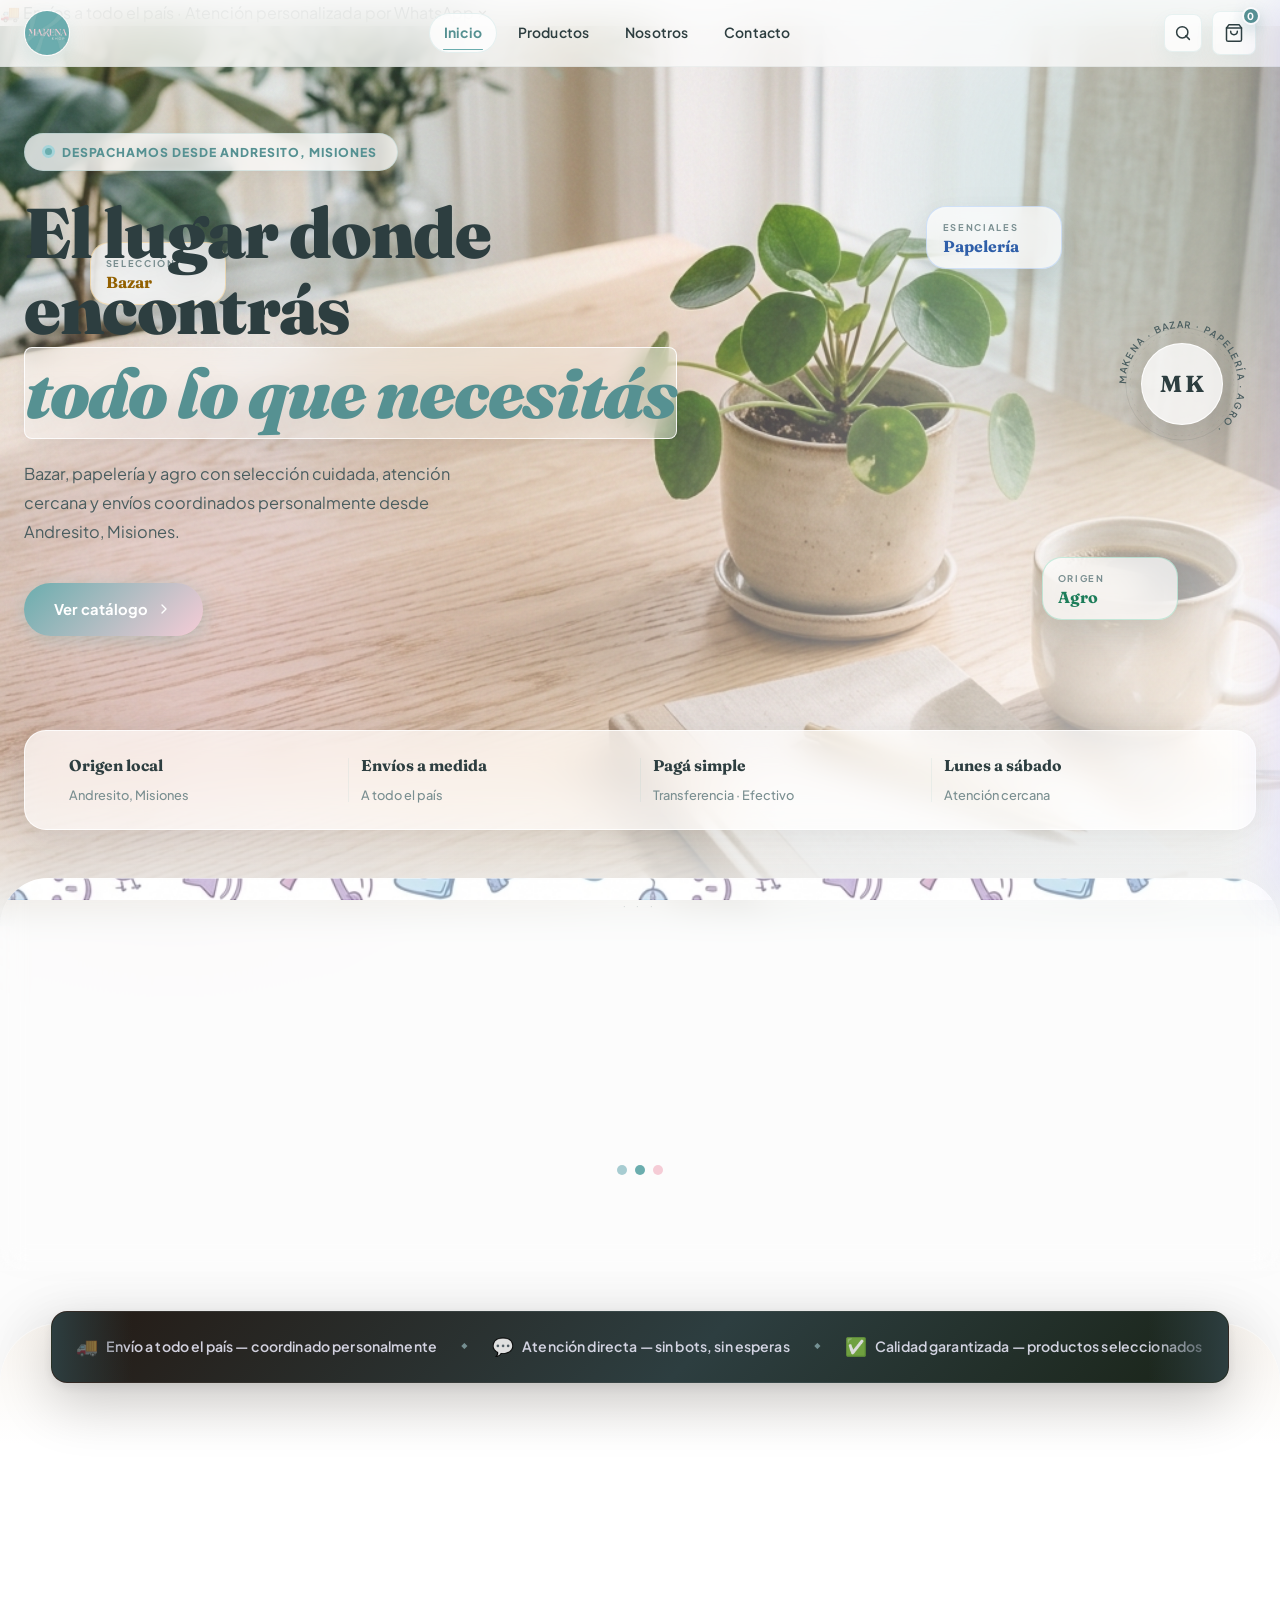
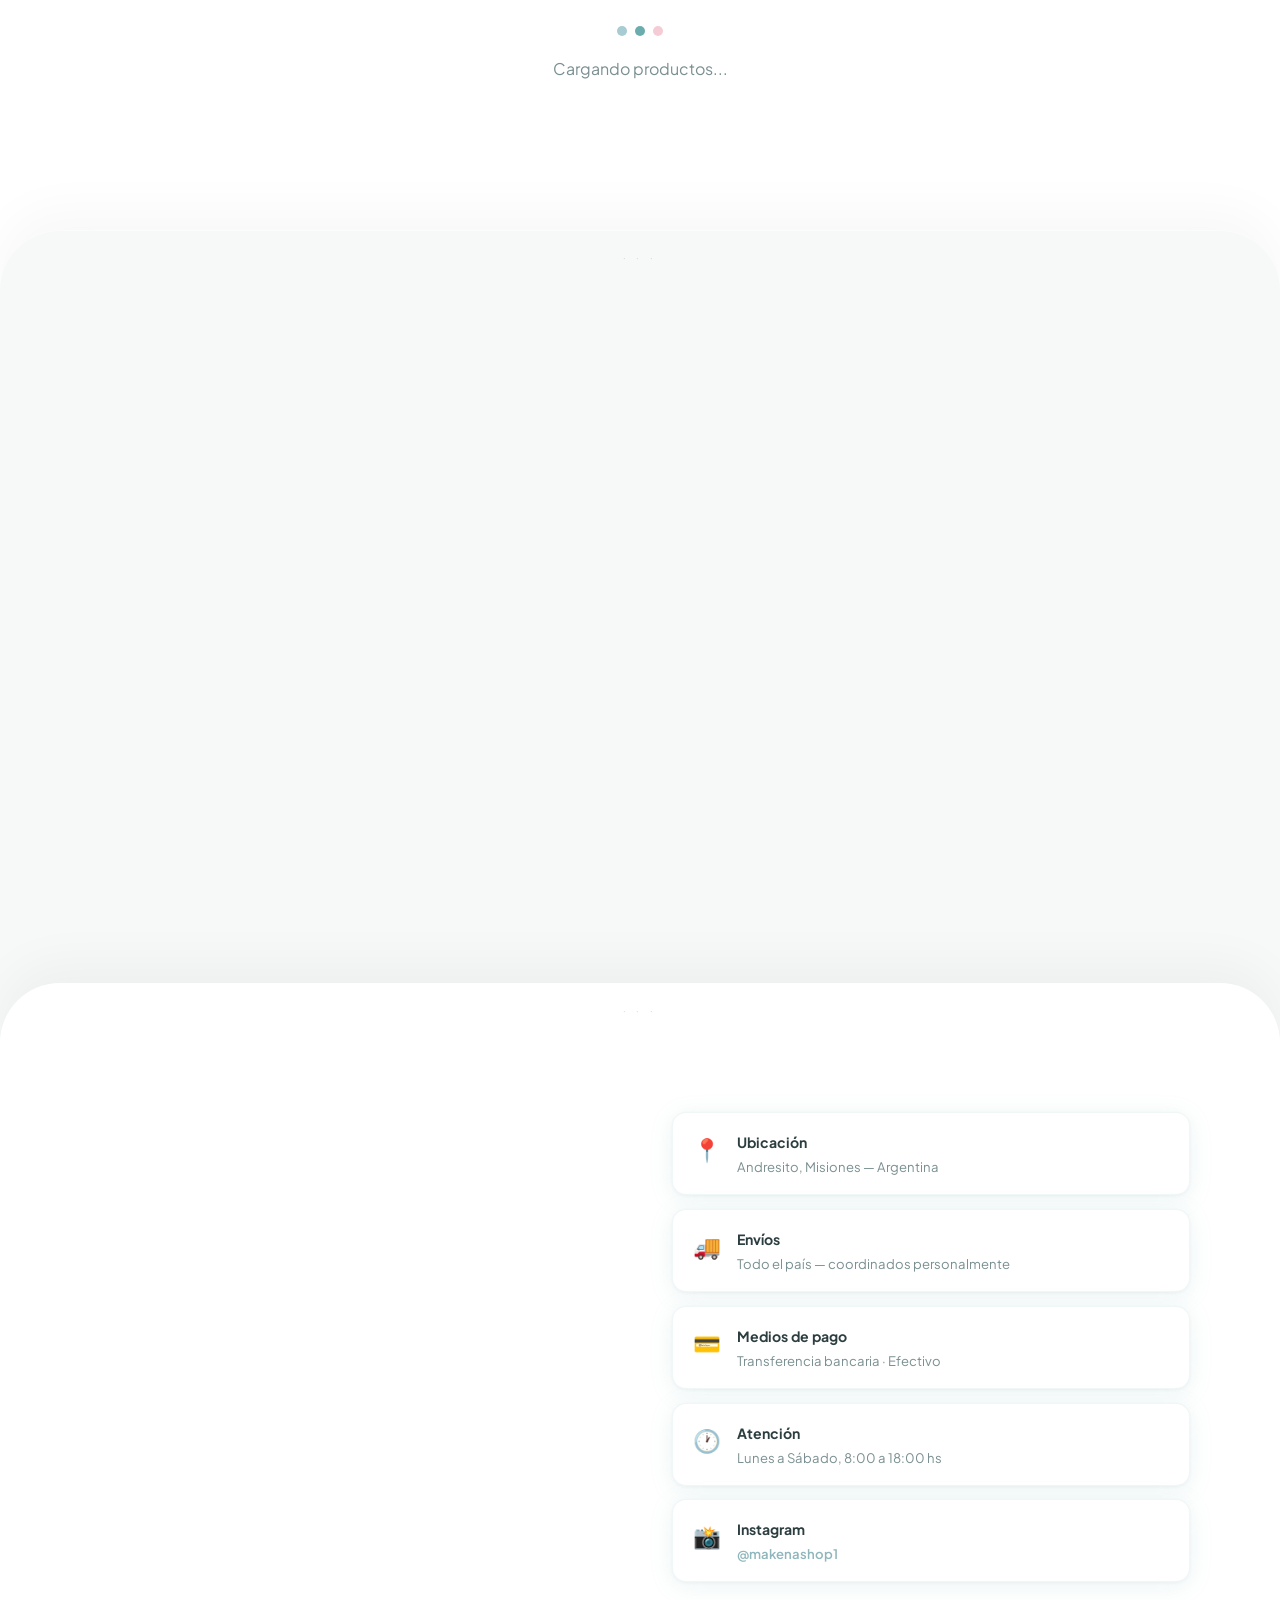
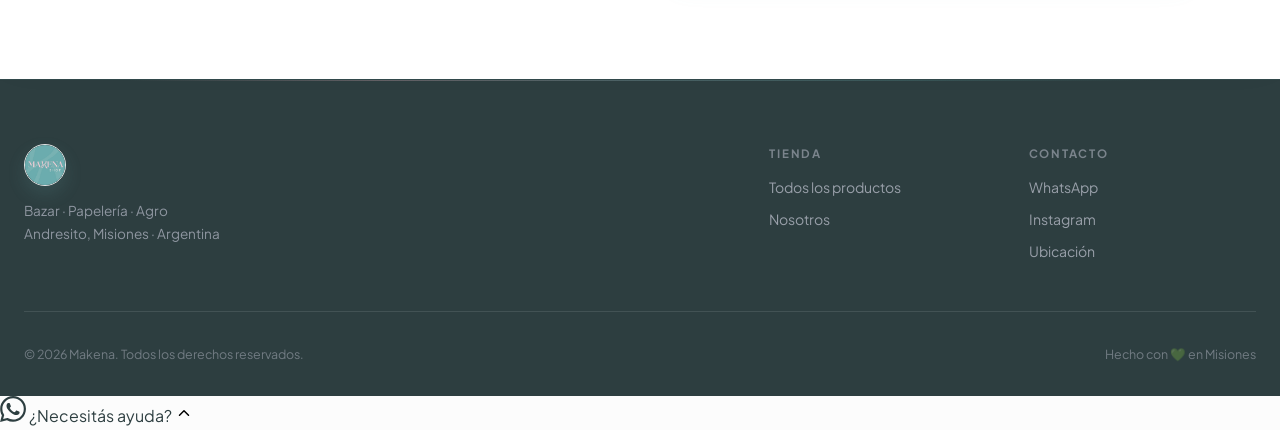
==== index.html @ 957e5490 "style(ui): refine hero section content and navbar styling Add new category highlight pills to hero, " ====
<!DOCTYPE html>
<html lang="es">
<head>
  <meta charset="UTF-8">
  <meta name="viewport" content="width=device-width, initial-scale=1.0, viewport-fit=cover">
  <title>Makena Shop | Bazar · Papelería · Agro</title>
  <meta name="description" content="Makena Shop — todo lo que necesitás para el hogar, la oficina y el campo. Bazar, papelería y productos agro con envío a todo el país desde Andresito, Misiones.">
  <meta name="theme-color" content="#f8f7ff">
  <meta property="og:title" content="Makena Shop | Bazar · Papelería · Agro">
  <meta property="og:description" content="Productos de calidad para el hogar, la oficina y el campo. Envíos a todo el país desde Andresito, Misiones.">
  <meta property="og:image" content="img/logo.jpg">
  <!-- Favicon -->
  <link rel="icon" type="image/png" href="img/logo.jpg">
  <link rel="preconnect" href="https://fonts.googleapis.com">
  <link rel="preconnect" href="https://fonts.gstatic.com" crossorigin>
  <link href="https://fonts.googleapis.com/css2?family=Fraunces:ital,wght@0,300;0,700;0,900;1,300;1,700&family=Plus+Jakarta+Sans:wght@400;500;600;700&display=swap" rel="stylesheet">
  <link rel="stylesheet" href="style.css">
 </head>
<body>

  <!-- SCROLL PROGRESS -->
  <div class="scroll-progress" id="scrollProgress"></div>

  <!-- BARRA DE ANUNCIO -->
  <div class="announce-bar" id="announceBar">
    <div class="announce-inner">
      <span>🚚 Envíos a todo el país · Atención personalizada por WhatsApp</span>
      <button class="announce-close" id="announceClose" aria-label="Cerrar">✕</button>
    </div>
  </div>
  <!-- NAVBAR -->
  <header class="navbar" id="navbar">
    <div class="navbar-inner">
      <a href="#inicio" class="logo">
        <img src="img/logo.jpg" alt="Makena Shop" class="logo-img">
      </a>

      <nav class="nav-links" id="navLinks">
        <a href="#inicio" class="nav-link">Inicio</a>
        <a href="#productos" class="nav-link">Productos</a>
        <a href="#nosotros" class="nav-link">Nosotros</a>
        <a href="#contacto" class="nav-link">Contacto</a>
      </nav>

      <div class="navbar-actions">
        <div class="search-wrapper" id="searchWrapper">
          <button class="search-toggle" id="searchToggle" aria-label="Buscar">
            <svg width="18" height="18" viewBox="0 0 24 24" fill="none" stroke="currentColor" stroke-width="2" stroke-linecap="round" stroke-linejoin="round"><circle cx="11" cy="11" r="7.5"/><path d="m20.5 20.5-4.8-4.8"/></svg>
          </button>
          <div class="search-expand" id="searchExpand">
            <input type="text" id="searchInput" class="search-input" placeholder="Buscar productos..." autocomplete="off">
            <button class="search-btn" id="searchBtn" aria-label="Buscar">
              <svg width="16" height="16" viewBox="0 0 24 24" fill="none" stroke="currentColor" stroke-width="2" stroke-linecap="round" stroke-linejoin="round"><circle cx="11" cy="11" r="7.5"/><path d="m20.5 20.5-4.8-4.8"/></svg>
            </button>
            <div class="search-results" id="searchResults"></div>
          </div>
        </div>

        <button class="cart-btn" id="cartBtn" aria-label="Ver carrito">
          <svg width="20" height="20" viewBox="0 0 24 24" fill="none" stroke="currentColor" stroke-width="1.8" stroke-linecap="round" stroke-linejoin="round"><path d="M6 2 3 6v14a2 2 0 0 0 2 2h14a2 2 0 0 0 2-2V6l-3-4z"/><line x1="3" y1="6" x2="21" y2="6"/><path d="M16 10a4 4 0 0 1-8 0"/></svg>
          <span class="cart-badge" id="cartBadge" hidden>0</span>
        </button>

        <button class="hamburger" id="hamburger" aria-label="Menú">
          <span></span><span></span><span></span>
        </button>
      </div>
    </div>
  </header>

  <main>

    <!-- HERO -->
    <section class="hero" id="inicio">
      <div class="hero-noise"></div>
      <div class="hero-glow hero-glow-1"></div>
      <div class="hero-glow hero-glow-2"></div>
      <div class="hero-glow hero-glow-3"></div>

      <span class="deco-el deco-pill deco-pill-bazar" style="top: 24%; left: 7%; animation-delay: 0s;">
        <span class="deco-pill-kicker">Selección</span>
        <strong>Bazar</strong>
      </span>
      <span class="deco-el deco-pill deco-pill-papel" style="top: 20%; right: 17%; animation-delay: 0.8s;">
        <span class="deco-pill-kicker">Esenciales</span>
        <strong>Papelería</strong>
      </span>
      <span class="deco-el deco-pill deco-pill-agro" style="top: 59%; right: 8%; animation-delay: 1.5s;">
        <span class="deco-pill-kicker">Origen</span>
        <strong>Agro</strong>
      </span>

      <!-- CONTENEDOR DE HOJAS CAYENDO -->
      <div class="leaf-container" id="leafContainer"></div>

      <div class="hero-inner">
        <div class="hero-left">
          <div class="hero-pill">
            <span class="hero-pill-dot"></span>
            Despachamos desde Andresito, Misiones
          </div>
          <h1 class="hero-title">
          El lugar donde encontrás<br>
          <em>todo lo que necesitás</em>
          </h1>
          <p class="hero-sub">Bazar, papelería y agro con selección cuidada, atención cercana y envíos coordinados personalmente desde Andresito, Misiones.</p>
          <div class="hero-actions">
            <a href="#productos" class="btn btn-hero-primary">
              Ver catálogo
              <svg width="16" height="16" viewBox="0 0 24 24" fill="none" stroke="currentColor" stroke-width="2" stroke-linecap="round" stroke-linejoin="round"><path d="m9 18 6-6-6-6"/></svg>
            </a>
          </div>
        </div>

        <div class="hero-right">
          <div class="hero-ring-wrap">
            <svg viewBox="0 0 200 200" class="hero-ring-svg" xmlns="http://www.w3.org/2000/svg">
              <defs>
                <path id="rp" d="M100,100 m-76,0 a76,76 0 1,1 152,0 a76,76 0 1,1 -152,0"/>
              </defs>
              <circle cx="100" cy="100" r="76" fill="none" stroke="currentColor" stroke-width="0.8" opacity="0.15"/>
              <circle cx="100" cy="100" r="70" fill="none" stroke="currentColor" stroke-width="0.4" stroke-dasharray="3 6" opacity="0.2"/>
              <text letter-spacing="3.5" font-size="10.5" font-weight="600">
                <textPath href="#rp" startOffset="0%">MAKENA · BAZAR · PAPELERÍA · AGRO · </textPath>
              </text>
            </svg>
            <div class="hero-ring-center">MK</div>
          </div>
        </div>
      </div>

      <div class="hero-bar">
        <div class="hero-bar-item"><strong>Origen local</strong><span>Andresito, Misiones</span></div>
        <div class="hero-bar-sep"></div>
        <div class="hero-bar-item"><strong>Envíos a medida</strong><span>A todo el país</span></div>
        <div class="hero-bar-sep"></div>
        <div class="hero-bar-item"><strong>Pagá simple</strong><span>Transferencia · Efectivo</span></div>
        <div class="hero-bar-sep"></div>
        <div class="hero-bar-item"><strong>Lunes a sábado</strong><span>Atención cercana</span></div>
      </div>
    </section>

    <!-- CATEGORÍAS DINÁMICAS (API) -->
    <section class="section categories-dynamic-section" id="categoriasAPI">
      <div class="section-head reveal">
        <p class="eyebrow">Todas nuestras categorías</p>
        <h2>Explora por rubro</h2>
      </div>
      <div class="categories-grid reveal-group" id="categoriesGrid">
        <div class="loading-dots" style="grid-column: 1/-1; justify-self: center; margin: 2rem 0;">
          <span></span><span></span><span></span>
        </div>
      </div>
    </section>

    <!-- BENEFICIOS BRIDGE -->
    <div class="marquee-strip">
      <div class="marquee-track">
        <div class="marquee-content">
          <span class="marquee-item"><span class="marquee-icon">🚚</span> Envío a todo el país — coordinado personalmente</span>
          <span class="marquee-sep">◆</span>
          <span class="marquee-item"><span class="marquee-icon">💬</span> Atención directa — sin bots, sin esperas</span>
          <span class="marquee-sep">◆</span>
          <span class="marquee-item"><span class="marquee-icon">✅</span> Calidad garantizada — productos seleccionados</span>
          <span class="marquee-sep">◆</span>
          <span class="marquee-item"><span class="marquee-icon">🌿</span> Origen Andresito, Misiones — tienda familiar</span>
          <span class="marquee-sep">◆</span>
          <span class="marquee-item"><span class="marquee-icon">💳</span> Transferencia y efectivo — pagá como quieras</span>
          <span class="marquee-sep">◆</span>
          <span class="marquee-item"><span class="marquee-icon">📦</span> Bazar · Papelería · Agro — todo en un solo lugar</span>
          <span class="marquee-sep">◆</span>
        </div>
        <div class="marquee-content" aria-hidden="true">
          <span class="marquee-item"><span class="marquee-icon">🚚</span> Envío a todo el país — coordinado personalmente</span>
          <span class="marquee-sep">◆</span>
          <span class="marquee-item"><span class="marquee-icon">💬</span> Atención directa — sin bots, sin esperas</span>
          <span class="marquee-sep">◆</span>
          <span class="marquee-item"><span class="marquee-icon">✅</span> Calidad garantizada — productos seleccionados</span>
          <span class="marquee-sep">◆</span>
          <span class="marquee-item"><span class="marquee-icon">🌿</span> Origen Andresito, Misiones — tienda familiar</span>
          <span class="marquee-sep">◆</span>
          <span class="marquee-item"><span class="marquee-icon">💳</span> Transferencia y efectivo — pagá como quieras</span>
          <span class="marquee-sep">◆</span>
          <span class="marquee-item"><span class="marquee-icon">📦</span> Bazar · Papelería · Agro — todo en un solo lugar</span>
          <span class="marquee-sep">◆</span>
        </div>
      </div>
    </div>

    <!-- PRODUCTOS -->
    <section class="products-section" id="productos">
      <div class="products-head reveal">
        <div class="products-head-left">
          <p class="eyebrow">Catálogo</p>
          <h2>Nuestros productos</h2>
        </div>
      </div>

      <div class="products-grid" id="productsGrid">
        <div class="loading-wrap" id="loadingState">
          <div class="loading-dots">
            <span></span><span></span><span></span>
          </div>
          <p>Cargando productos...</p>
        </div>
      </div>

      <p class="empty-msg" id="emptyState" hidden>
        Sin resultados.
        <button onclick="applyFilter('all');searchInput.value=''" class="link-btn">Ver todos</button>
      </p>

      <div class="load-more-wrap" id="loadMoreRow" hidden>
        <button class="btn btn-load-more" id="loadMoreBtn">
          <span>Ver más productos</span>
          <svg width="16" height="16" viewBox="0 0 24 24" fill="none" stroke="currentColor" stroke-width="2" stroke-linecap="round" stroke-linejoin="round"><path d="M12 5v14m7-7-7 7-7-7"/></svg>
        </button>
      </div>
    </section>

    <!-- NOSOTROS -->
    <section class="section about-section" id="nosotros">
      <div class="about-grid">
        <div class="about-left reveal">
          <div class="about-mosaic">
            <div class="mosaic-cell mc-big">🌾</div>
            <div class="mosaic-cell">📦</div>
            <div class="mosaic-cell">🏠</div>
            <div class="mosaic-cell">📎</div>
            <div class="mosaic-cell mc-big">🌿</div>
            <div class="mosaic-cell">✂️</div>
          </div>
          <div class="about-stat-pills">
            <div class="stat-pill"><strong>Misiones</strong><span>Argentina</span></div>
            <div class="stat-pill"><strong>Familiar</strong><span>Tienda</span></div>
          </div>
        </div>
        <div class="about-right reveal">
          <p class="eyebrow">Quiénes somos</p>
          <h2>Makena Shop nació<br><em>del campo.</em></h2>
          <p>Somos una tienda familiar con raíces en Andresito, Misiones. Empezamos vendiendo insumos agro y hoy sumamos bazar y papelería para acompañarte en cada momento del día.</p>
          <p>Trabajamos con proveedores de calidad y nos ocupamos personalmente de cada envío — nada se terceriza.</p>
          <ul class="about-checks">
            <li>
              <div class="check-icon">✓</div>
              <div><strong>Productos seleccionados a mano</strong><p>Revisamos cada artículo antes de ofrecerlo.</p></div>
            </li>
            <li>
              <div class="check-icon">✓</div>
              <div><strong>Envíos coordinados personalmente</strong><p>Te acompañamos desde el pedido hasta la entrega.</p></div>
            </li>
            <li>
              <div class="check-icon">✓</div>
              <div><strong>Atención directa por WhatsApp</strong><p>Hablás con nosotros, no con un bot.</p></div>
            </li>
          </ul>
        </div>
      </div>
    </section>

    <!-- CONTACTO -->
    <section class="section contact-section" id="contacto">
      <div class="contact-inner">
        <div class="contact-left reveal">
          <p class="eyebrow">Hablemos</p>
          <h2>¿Tenés alguna<br>consulta?</h2>
          <p>Escribinos por WhatsApp o Instagram y te respondemos a la brevedad. Seguinos en redes para ver novedades.</p>
          <div class="contact-btns">
            <a href="https://wa.me/5493757000000" class="btn btn-wa" target="_blank" rel="noreferrer">
              <svg width="20" height="20" viewBox="0 0 24 24" fill="currentColor"><path d="M17.472 14.382c-.297-.149-1.758-.867-2.03-.967-.273-.099-.471-.148-.67.15-.197.297-.767.966-.94 1.164-.173.199-.347.223-.644.075-.297-.15-1.255-.463-2.39-1.475-.883-.788-1.48-1.761-1.653-2.059-.173-.297-.018-.458.13-.606.134-.133.298-.347.446-.52.149-.174.198-.298.298-.497.099-.198.05-.371-.025-.52-.075-.149-.669-1.612-.916-2.207-.242-.579-.487-.5-.669-.51-.173-.008-.371-.01-.57-.01-.198 0-.52.074-.792.372-.272.297-1.04 1.016-1.04 2.479 0 1.462 1.065 2.875 1.213 3.074.149.198 2.096 3.2 5.077 4.487.709.306 1.262.489 1.694.625.712.227 1.36.195 1.871.118.571-.085 1.758-.719 2.006-1.413.248-.694.248-1.289.173-1.413-.074-.124-.272-.198-.57-.347m-5.421 7.403h-.004a9.87 9.87 0 0 1-5.031-1.378l-.361-.214-3.741.982.998-3.648-.235-.374a9.86 9.86 0 0 1-1.51-5.26c.001-5.45 4.436-9.884 9.888-9.884 2.64 0 5.122 1.03 6.988 2.898a9.825 9.825 0 0 1 2.893 6.994c-.003 5.45-4.437 9.884-9.885 9.884m8.413-18.297A11.815 11.815 0 0 0 12.05 0C5.495 0 .16 5.335.157 11.892c0 2.096.547 4.142 1.588 5.945L.057 24l6.305-1.654a11.882 11.882 0 0 0 5.683 1.448h.005c6.554 0 11.89-5.335 11.893-11.893a11.821 11.821 0 0 0-3.48-8.413Z"/></svg>
              WhatsApp
            </a>
            <a href="https://www.instagram.com/makenashop1" class="btn btn-instagram" target="_blank" rel="noreferrer">
              <svg width="20" height="20" viewBox="0 0 24 24" fill="none" stroke="currentColor" stroke-width="2" stroke-linecap="round" stroke-linejoin="round"><rect x="2" y="2" width="20" height="20" rx="5" ry="5"/><path d="M16 11.37A4 4 0 1 1 12.63 8 4 4 0 0 1 16 11.37z"/><line x1="17.5" y1="6.5" x2="17.51" y2="6.5"/></svg>
              Instagram
            </a>
          </div>
        </div>
        <div class="contact-right reveal-group">
          <div class="contact-card reveal">
            <div class="cc-icon">📍</div>
            <div><strong>Ubicación</strong><p>Andresito, Misiones — Argentina</p></div>
          </div>
          <div class="contact-card reveal">
            <div class="cc-icon">🚚</div>
            <div><strong>Envíos</strong><p>Todo el país — coordinados personalmente</p></div>
          </div>
          <div class="contact-card reveal">
            <div class="cc-icon">💳</div>
            <div><strong>Medios de pago</strong><p>Transferencia bancaria · Efectivo</p></div>
          </div>
          <div class="contact-card reveal">
            <div class="cc-icon">🕐</div>
            <div><strong>Atención</strong><p>Lunes a Sábado, 8:00 a 18:00 hs</p></div>
          </div>
          <div class="contact-card reveal">
            <div class="cc-icon">📸</div>
            <div><strong>Instagram</strong><p><a href="https://www.instagram.com/makenashop1" target="_blank" rel="noreferrer" style="color:var(--lila-2);font-weight:600;">@makenashop1</a></p></div>
          </div>
        </div>
      </div>
    </section>

  </main>

  <!-- FOOTER -->
  <footer class="footer">
    <div class="footer-top">
      <div class="footer-brand">
        <a href="#inicio" class="logo logo-footer">
          <img src="img/logo.jpg" alt="Makena Shop" class="logo-img logo-img-footer">
        </a>
        <p>Bazar · Papelería · Agro<br>Andresito, Misiones · Argentina</p>
      </div>
      <div class="footer-links">
        <div class="fl-col">
          <strong>Tienda</strong>
          <a href="#productos">Todos los productos</a>
          <a href="#nosotros">Nosotros</a>
        </div>
        <div class="fl-col">
          <strong>Contacto</strong>
          <a href="https://wa.me/5493757000000" target="_blank" rel="noreferrer">WhatsApp</a>
          <a href="https://www.instagram.com/makenashop1" target="_blank" rel="noreferrer">Instagram</a>
          <a href="#contacto">Ubicación</a>
        </div>
      </div>
    </div>
    <div class="footer-bottom">
      <p>&copy; <span id="currentYear"></span> Makena. Todos los derechos reservados.</p>
      <p>Hecho con 💚 en Misiones</p>
    </div>
  </footer>

  <!-- CART DRAWER -->
  <!-- MODAL DE DETALLE DE PRODUCTO -->
  <div class="product-modal" id="productModal" role="dialog" aria-modal="true">
    <div class="pm-content">
      <button class="pm-close" id="pmClose" aria-label="Cerrar detalles">
        <svg width="24" height="24" viewBox="0 0 24 24" fill="none" stroke="currentColor" stroke-width="2" stroke-linecap="round" stroke-linejoin="round"><path d="M18 6 6 18M6 6l12 12"/></svg>
      </button>
      <div class="pm-grid">
        <div class="pm-gallery">
          <div class="pm-main-img-wrap">
            <img id="pmMainImg" src="" alt="Producto">
          </div>
          <div class="pm-thumbs" id="pmThumbs"></div>
        </div>
        <div class="pm-info">
          <div class="pm-head">
            <h2 id="pmTitle">Cargando...</h2>
            <div class="pm-price-row">
              <span class="pm-price" id="pmPrice">$0</span>
              <span class="pm-compare" id="pmCompare"></span>
            </div>
          </div>
          <div class="pm-description" id="pmDescription">
            <!-- Se carga vía JS -->
          </div>
          <div class="pm-variants" id="pmVariants">
            <!-- Opciones de variantes si hay -->
          </div>
          <div class="pm-related" id="pmRelated">
            <h3>Productos relacionados</h3>
            <div class="pm-related-grid" id="pmRelatedGrid"></div>
          </div>
          <div class="pm-actions">
            <a href="#" class="btn btn-hero-primary w-full" id="pmBuyNow" target="_blank" rel="noopener noreferrer">
              <svg width="16" height="16" viewBox="0 0 24 24" fill="none" stroke="currentColor" stroke-width="2" stroke-linecap="round" stroke-linejoin="round"><path d="M18 13v6a2 2 0 0 1-2 2H5a2 2 0 0 1-2-2V8a2 2 0 0 1 2-2h6"/><polyline points="15 3 21 3 21 9"/><line x1="10" y1="14" x2="21" y2="3"/></svg>
              Comprar en la tienda
            </a>
            <button class="btn btn-hero-ghost w-full" id="pmAddToCart">Agregar al carrito</button>
            <a href="#" class="btn btn-wa w-full" id="pmWhatsApp" target="_blank">Consultar por WhatsApp</a>
          </div>
        </div>
      </div>
    </div>
  </div>

  <div class="overlay" id="overlay"></div>
  <aside class="cart-drawer" id="cartDrawer" role="dialog" aria-modal="true" aria-label="Carrito de compras">
    <div class="cart-top">
      <div class="cart-top-left">
        <h3>Tu carrito</h3>
        <span class="cart-count-label" id="cartCountLabel">0 productos</span>
      </div>
      <button class="close-btn" id="cartCloseBtn" aria-label="Cerrar carrito">
        <svg width="20" height="20" viewBox="0 0 24 24" fill="none" stroke="currentColor" stroke-width="2" stroke-linecap="round" stroke-linejoin="round"><path d="M18 6 6 18M6 6l12 12"/></svg>
      </button>
    </div>

    <div class="cart-body" id="cartBody">
      <div class="cart-empty" id="cartEmpty">
        <div class="cart-empty-icon">🛒</div>
        <p>Tu carrito está vacío</p>
        <span>Agregá productos para hacer un pedido</span>
      </div>
    </div>

    <div class="cart-foot" id="cartFooterPanel" hidden>
      <div class="cart-summary">
        <div class="cart-row"><span>Subtotal</span><strong id="cartSubtotal">$0</strong></div>
        <div class="cart-row cart-row-ship"><span>🚚 Envío</span><span class="ship-tag">A coordinar</span></div>
      </div>
      <button class="btn btn-checkout" id="checkoutBtn">
        Consultar pedido por WhatsApp
      </button>
      <button class="btn btn-hero-ghost w-full" id="checkoutTNBtn" style="margin-top: 0.75rem; border-color: var(--border-2);">
        Pagar en la Web (Tienda Nube)
      </button>
      <p class="cart-foot-note">Los precios no incluyen envío. Se coordina por WhatsApp o en el checkout web.</p>
    </div>
  </aside>

  <!-- TOAST -->
  <div class="toast" id="toast" role="status" aria-live="polite"></div>

  <!-- WHATSAPP FLOTANTE -->
  <a href="https://wa.me/5493757000000" class="wa-float" target="_blank" rel="noreferrer" aria-label="Contactar a Makena Shop por WhatsApp">
    <svg width="26" height="26" viewBox="0 0 24 24" fill="currentColor"><path d="M17.472 14.382c-.297-.149-1.758-.867-2.03-.967-.273-.099-.471-.148-.67.15-.197.297-.767.966-.94 1.164-.173.199-.347.223-.644.075-.297-.15-1.255-.463-2.39-1.475-.883-.788-1.48-1.761-1.653-2.059-.173-.297-.018-.458.13-.606.134-.133.298-.347.446-.52.149-.174.198-.298.298-.497.099-.198.05-.371-.025-.52-.075-.149-.669-1.612-.916-2.207-.242-.579-.487-.5-.669-.51-.173-.008-.371-.01-.57-.01-.198 0-.52.074-.792.372-.272.297-1.04 1.016-1.04 2.479 0 1.462 1.065 2.875 1.213 3.074.149.198 2.096 3.2 5.077 4.487.709.306 1.262.489 1.694.625.712.227 1.36.195 1.871.118.571-.085 1.758-.719 2.006-1.413.248-.694.248-1.289.173-1.413-.074-.124-.272-.198-.57-.347m-5.421 7.403h-.004a9.87 9.87 0 0 1-5.031-1.378l-.361-.214-3.741.982.998-3.648-.235-.374a9.86 9.86 0 0 1-1.51-5.26c.001-5.45 4.436-9.884 9.888-9.884 2.64 0 5.122 1.03 6.988 2.898a9.825 9.825 0 0 1 2.893 6.994c-.003 5.45-4.437 9.884-9.885 9.884m8.413-18.297A11.815 11.815 0 0 0 12.05 0C5.495 0 .16 5.335.157 11.892c0 2.096.547 4.142 1.588 5.945L.057 24l6.305-1.654a11.882 11.882 0 0 0 5.683 1.448h.005c6.554 0 11.89-5.335 11.893-11.893a11.821 11.821 0 0 0-3.48-8.413Z"/></svg>
    <span class="wa-float-label">¿Necesitás ayuda?</span>
  </a>

  <!-- BACK TO TOP -->
  <button class="back-top" id="backTop" aria-label="Volver arriba">
    <svg width="18" height="18" viewBox="0 0 24 24" fill="none" stroke="currentColor" stroke-width="2" stroke-linecap="round" stroke-linejoin="round"><path d="M18 15l-6-6-6 6"/></svg>
  </button>

  <script src="https://unpkg.com/lenis@1.1.13/dist/lenis.min.js"></script>
  <script src="app.js" defer></script>
</body>
</html>
---- style.css ----
/* ============================================================
   MAKENA — style.css
   Moderno · Minimalista · Celeste + Rosa + Lila
   Fraunces + Plus Jakarta Sans
   ============================================================ */

:root {
  /* Fondos Claros y Limpios */
  --bg: #fcfcfc; 
  --bg-2: #f7f9f9; 
  --bg-3: #eef2f2; 
  --surface: #ffffff;
  --surface-2: #fcf9fa;

  /* Bordes Suaves */
  --border: rgba(107, 173, 174, 0.1);
  --border-2: rgba(107, 173, 174, 0.2);

  /* Texto (Gris Azulado Profundo) */
  --ink: #2d3e40; 
  --ink-2: #4a5d5f; 
  --ink-3: #7a8f91; 

  /* Marca: Celeste y Rosa */
  --celeste: #6badae; 
  --celeste-2: #569192;
  --celeste-bg: rgba(107, 173, 174, 0.12);
  --rosa: #f5ccd6; 
  --rosa-2: #e2b1bc;
  --rosa-bg: rgba(245, 204, 214, 0.2);
  --lila: #a7ccd1; 
  --lila-2: #8fb6bc;
  --lila-bg: rgba(167, 204, 209, 0.15);

  /* Accent principal = Celeste */
  --accent: #6badae;
  --accent-2: #569192;
  --accent-glow: rgba(107, 173, 174, 0.2);

  /* Categorías */
  --agro: #10b981;
  --agro-bg: rgba(16, 185, 129, 0.10);
  --bazar: #f59e0b;
  --bazar-bg: rgba(245, 158, 11, 0.10);
  --papel: #3b82f6;
  --papel-bg: rgba(59, 130, 246, 0.10);

  --wa: #25D366;
  --radius-sm: 8px;
  --radius: 14px;
  --radius-lg: 22px;
  --radius-xl: 32px;
  --radius-full: 999px;
  --transition: 0.22s ease;
  --shadow: 0 4px 24px rgba(107, 173, 174, 0.12), 0 1px 4px rgba(0, 0, 0, 0.05);
  --shadow-lg: 0 16px 48px rgba(107, 173, 174, 0.18), 0 4px 12px rgba(0, 0, 0, 0.07);
}

/* ── RESET ─────────────────────────────────────────────────── */
*,
*::before,
*::after {
  margin: 0;
  padding: 0;
  box-sizing: border-box;
}

html {
  font-size: 16px;
}

body {
  font-family: 'Plus Jakarta Sans', sans-serif;
  background: var(--bg);
  color: var(--ink);
  line-height: 1.65;
  -webkit-font-smoothing: antialiased;
  overflow-x: hidden;
}

::selection {
  background: var(--accent);
  color: white;
}

img {
  display: block;
  max-width: 100%;
}

a {
  color: inherit;
  text-decoration: none;
}

button {
  font-family: inherit;
  cursor: pointer;
  border: none;
  background: none;
}

input {
  font-family: inherit;
}

/* ── TIPOGRAFÍA ─────────────────────────────────────────────── */
h1,
h2,
h3 {
  font-family: 'Fraunces', serif;
  line-height: 1.08;
  letter-spacing: -0.02em;
}

h1 {
  font-size: clamp(2.8rem, 5.5vw, 5.2rem);
  font-weight: 900;
}

h2 {
  font-size: clamp(2rem, 3.8vw, 3.4rem);
  font-weight: 700;
}

h3 {
  font-size: clamp(1.3rem, 2vw, 1.7rem);
  font-weight: 700;
}

em {
  font-style: italic;
  color: var(--accent-2);
}

.eyebrow {
  font-size: 0.72rem;
  font-weight: 700;
  letter-spacing: 0.22em;
  text-transform: uppercase;
  color: var(--accent-2);
  margin-bottom: 0.85rem;
  display: block;
}

/* ── BOTONES ────────────────────────────────────────────────── */
.btn {
  display: inline-flex;
  align-items: center;
  justify-content: center;
  gap: 0.5rem;
  padding: 0.9rem 1.9rem;
  border-radius: var(--radius-full);
  font-weight: 700;
  font-size: 0.92rem;
  transition: all var(--transition);
  white-space: nowrap;
}

.btn-hero-primary {
  background: linear-gradient(135deg, var(--celeste), var(--rosa));
  color: white;
  box-shadow: 0 4px 20px rgba(107, 173, 174, 0.30);
  /* Rosé-based shadow */
}

.btn-hero-primary:hover {
  transform: translateY(-2px);
  box-shadow: 0 8px 28px rgba(107, 173, 174, 0.40);
  /* Rosé-based shadow */
  filter: brightness(1.08);
}

.btn-hero-ghost {
  background: linear-gradient(135deg, var(--rosa), var(--celeste));
  color: white;
  box-shadow: 0 4px 20px rgba(107, 173, 174, 0.30);
}

.btn-hero-ghost:hover {
  transform: translateY(-2px);
  box-shadow: 0 8px 28px rgba(107, 173, 174, 0.40);
  filter: brightness(1.08);
}

.btn-wa {
  background: var(--wa);
  color: white;
}

.btn-wa:hover {
  background: #1ebe5d;
  transform: translateY(-1px);
  box-shadow: 0 6px 20px rgba(37, 211, 102, 0.3);
}

.btn-email {
  background: var(--surface);
  color: var(--ink-2);
  border: 1.5px solid var(--border-2);
}

.btn-email:hover {
  border-color: var(--lila);
  color: var(--lila-2);
}

.btn-instagram {
  background: linear-gradient(135deg, #e1306c, #833ab4);
  color: white;
  display: inline-flex;
  align-items: center;
  gap: 0.5rem;
}

.btn-instagram:hover {
  filter: brightness(1.1);
  transform: translateY(-1px);
  box-shadow: 0 6px 20px rgba(131, 58, 180, 0.35);
}

.btn-load-more {
  background: var(--surface);
  color: var(--ink-2);
  border: 1.5px solid var(--border-2);
  padding: 0.9rem 2.2rem;
  border-radius: var(--radius-full);
  font-weight: 600;
  box-shadow: var(--shadow);
}

.btn-load-more:hover {
  border-color: var(--lila);
  color: var(--lila-2);
}

.btn-checkout {
  width: 100%;
  background: var(--wa);
  color: white;
  padding: 1rem 1.5rem;
  border-radius: var(--radius);
  font-weight: 700;
  font-size: 0.95rem;
  /* Mantener el tamaño de fuente */
  gap: 0.6rem;
  justify-content: center;
  transition: all var(--transition);
}

.btn-checkout:hover {
  background: #1ebe5d;
  transform: translateY(-1px);
}

.link-btn {
  background: none;
  border: none;
  color: var(--lila-2);
  font-weight: 700;
  cursor: pointer;
  text-decoration: underline;
}

.w-full {
  width: 100%;
}

/* ── NAVBAR ─────────────────────────────────────────────────── */
.navbar {
  position: fixed;
  top: 0;
  left: 0;
  right: 0;
  z-index: 900;
  background: rgba(252, 252, 252, 0.78);
  backdrop-filter: blur(20px) saturate(1.35);
  border-bottom: 1px solid rgba(77, 113, 116, 0.08);
  transition: all var(--transition);
}

.navbar.scrolled {
  background: rgba(255, 255, 255, 0.94);
  border-bottom-color: rgba(107, 173, 174, 0.16);
  box-shadow: 0 10px 30px rgba(70, 98, 100, 0.08);
}

.navbar-inner {
  max-width: 1280px;
  margin: 0 auto;
  padding: 0 1.5rem;
  height: 66px;
  display: flex;
  align-items: center;
  gap: 1.5rem;
}

.logo {
  display: flex;
  align-items: center;
  gap: 0.6rem;
  flex-shrink: 0;
}

.logo-img {
  width: 46px;
  height: 46px;
  border-radius: 50%;
  object-fit: cover;
  flex-shrink: 0;
  border: 1.5px solid rgba(255, 255, 255, 0.88);
  box-shadow: 0 8px 18px rgba(107, 173, 174, 0.16);
  transition: transform var(--transition);
}

.logo:hover .logo-img {
  transform: scale(1.08);
}

.logo-img-footer {
  width: 42px;
  height: 42px;
}

.logo-text {
  font-family: 'Fraunces', serif;
  font-weight: 700;
  font-size: 1.25rem;
  color: var(--ink);
  letter-spacing: -0.02em;
}

.logo-shop {
  font-weight: 400;
  font-size: 0.85em;
  color: #F2F2F2;
  letter-spacing: 0.04em;
}

.nav-links {
  display: flex;
  gap: 0.35rem;
  margin: 0 auto;
}

.nav-link {
  padding: 0.55rem 0.95rem;
  border-radius: var(--radius-full);
  font-weight: 600;
  font-size: 0.87rem;
  letter-spacing: 0.01em;
  color: var(--ink);
  transition: all var(--transition);
}

.nav-link:hover {
  color: var(--ink);
  background: rgba(255, 255, 255, 0.72);
  box-shadow: 0 8px 20px rgba(107, 173, 174, 0.12);
}

.nav-link.active {
  color: var(--celeste-2);
  background: rgba(255, 255, 255, 0.82);
  font-weight: 700;
  box-shadow: inset 0 0 0 1px rgba(107, 173, 174, 0.16);
}

.navbar-actions {
  display: flex;
  align-items: center;
  gap: 0.6rem;
  flex-shrink: 0;
}

/* Buscador expandible */
.search-wrapper {
  position: relative;
  display: flex;
  align-items: center;
}

.search-toggle {
  width: 38px;
  height: 38px;
  border-radius: var(--radius-sm);
  background: rgba(255, 255, 255, 0.72);
  color: var(--ink);
  border: 1px solid rgba(107, 173, 174, 0.14);
  box-shadow: 0 8px 18px rgba(107, 173, 174, 0.09);
  display: flex;
  align-items: center;
  justify-content: center;
  transition: all var(--transition);
  flex-shrink: 0;
}

.search-toggle:hover {
  background: rgba(255, 255, 255, 0.95);
  color: var(--celeste-2);
  transform: translateY(-1px);
  box-shadow: 0 10px 22px rgba(107, 173, 174, 0.12);
}

.search-expand {
  position: absolute;
  right: 0;
  top: 50%;
  transform: translateY(-50%);
  display: flex;
  align-items: center;
  gap: 0;
  background: rgba(255, 255, 255, 0.92);
  border-radius: var(--radius-sm);
  border: 1px solid rgba(107, 173, 174, 0.18);
  overflow: hidden;
  width: 0;
  opacity: 0;
  pointer-events: none;
  transition: width 0.3s ease, opacity 0.25s ease;
  box-shadow: 0 16px 40px rgba(75, 105, 107, 0.12);
}

.search-expand.open {
  width: 260px;
  opacity: 1;
  pointer-events: all;
}

.search-input {
  flex: 1;
  background: none;
  border: none;
  outline: none;
  color: var(--ink);
  font-size: 0.88rem;
  padding: 0.6rem 0.9rem;
}

.search-input::placeholder {
  color: var(--ink-3);
}

.search-btn {
  width: 36px;
  height: 36px;
  background: var(--accent);
  color: white;
  border-radius: 6px;
  margin: 2px;
  display: flex;
  align-items: center;
  justify-content: center;
  flex-shrink: 0;
  transition: background var(--transition);
}

.search-btn:hover {
  background: var(--celeste-2);
}

.cart-btn {
  width: 44px;
  height: 44px;
  border-radius: var(--radius-sm);
  background: rgba(255, 255, 255, 0.72);
  color: var(--ink);
  border: 1px solid rgba(107, 173, 174, 0.14);
  box-shadow: 0 8px 18px rgba(107, 173, 174, 0.09);
  display: flex;
  align-items: center;
  justify-content: center;
  position: relative;
  transition: all var(--transition);
}

.cart-btn:hover {
  background: rgba(255, 255, 255, 0.95);
  color: var(--celeste-2);
  transform: translateY(-1px);
  box-shadow: 0 10px 22px rgba(107, 173, 174, 0.12);
}

.cart-badge {
  position: absolute;
  top: -5px;
  right: -5px;
  background: var(--celeste-2);
  color: white;
  font-size: 0.62rem;
  font-weight: 800;
  min-width: 18px;
  height: 18px;
  border-radius: 999px;
  display: flex;
  align-items: center;
  justify-content: center;
  border: 2px solid var(--bg);
  box-shadow: 0 6px 14px rgba(86, 145, 146, 0.28);
}

.hamburger {
  display: none;
  flex-direction: column;
  gap: 5px;
  width: 44px;
  height: 44px;
  align-items: center;
  justify-content: center;
  border-radius: var(--radius-sm);
  background: rgba(255, 255, 255, 0.72);
  border: 1px solid rgba(107, 173, 174, 0.14);
  box-shadow: 0 8px 18px rgba(107, 173, 174, 0.09);
}

.hamburger:hover {
  background: rgba(255, 255, 255, 0.95);
  transform: translateY(-1px);
}

.hamburger span {
  display: block;
  width: 18px;
  height: 1.8px;
  background: var(--ink);
  border-radius: 2px;
  transition: all 0.3s;
}

.hamburger.open span:nth-child(1) {
  transform: translateY(6.5px) rotate(45deg);
}

.hamburger.open span:nth-child(2) {
  opacity: 0;
}

.hamburger.open span:nth-child(3) {
  transform: translateY(-6.5px) rotate(-45deg);
}

/* ── HERO ───────────────────────────────────────────────────── */
.hero {
  min-height: 100svh;
  position: sticky;
  top: 0;
  background: var(--bg);
  background-image:
    linear-gradient(135deg,
      rgba(107, 173, 174, 0.15) 0%,
      rgba(245, 204, 214, 0.15) 40%,
      rgba(252, 252, 252, 0.9) 100%),
    url('img/hero-bg.jpg');
  background-size: cover;
  background-position: center;
  background-attachment: scroll; /* Scroll works better with sticky layering */
  display: flex;
  flex-direction: column;
  padding: 60px 1.5rem 6rem;
  /* Un poco más de aire abajo */
  position: relative;
  overflow: visible;
}

.hero-noise {
  position: absolute;
  inset: 0;
  pointer-events: none;
  z-index: 1;
  opacity: 0.03;
  background-image: url("data:image/svg+xml,%3Csvg viewBox='0 0 256 256' xmlns='http://www.w3.org/2000/svg'%3E%3Cfilter id='noise'%3E%3CfeTurbulence type='fractalNoise' baseFrequency='0.9' numOctaves='4' stitchTiles='stitch'/%3E%3C/filter%3E%3Crect width='100%25' height='100%25' filter='url(%23noise)'/%3E%3C/svg%3E");
}

.hero-glow {
  position: absolute;
  border-radius: 50%;
  pointer-events: none;
  filter: blur(100px);
  z-index: 1;
}

.hero-glow-1 {
  width: 500px;
  height: 500px;
  background: var(--celeste);
  top: -100px;
  right: -100px;
  opacity: 0.25;
}

.hero-glow-2 {
  width: 450px;
  height: 450px;
  background: var(--rosa);
  bottom: 10%;
  left: -50px;
  opacity: 0.3;
  animation: glowPulse 10s infinite alternate ease-in-out;
}

.hero-glow-3 {
  width: 400px;
  height: 400px;
  background: var(--lila);
  top: 15%;
  left: 15%;
  opacity: 0.15;
  animation: glowPulse 12s infinite alternate-reverse ease-in-out;
}

.hero-inner {
  max-width: 1280px;
  margin: 0 auto;
  width: 100%;
  display: grid;
  grid-template-columns: 1fr 1fr;
  gap: 4rem;
  align-items: center;
  flex: 1;
  padding: 2rem 0 5rem;
  position: relative;
  z-index: 3; /* Subimos el contenido para que esté sobre los emojis */
}

.hero-pill {
  display: inline-flex;
  align-items: center;
  gap: 0.6rem;
  background: rgba(255, 255, 255, 0.75);
  backdrop-filter: blur(12px);
  border: 1.5px solid var(--border-2);
  color: var(--celeste-2);
  font-size: 0.76rem;
  font-weight: 800;
  padding: 0.5rem 1.25rem;
  border-radius: var(--radius-full);
  margin-bottom: 1.5rem;
  letter-spacing: 0.08em;
  box-shadow: 0 4px 15px rgba(0,0,0,0.05);
  text-transform: uppercase;
}

.hero-pill-dot {
  width: 7px;
  height: 7px;
  border-radius: 50%;
  background: var(--celeste);
  box-shadow: 0 0 0 3px rgba(34, 201, 232, 0.25);
  animation: pulse 2s infinite;
}

/* New keyframes for hero-glow-2 */
@keyframes glowPulse {

  0%,
  100% {
    transform: scale(1);
    opacity: 0.18;
  }

  50% {
    transform: scale(1.02);
    opacity: 0.22;
  }
}

@keyframes pulse {

  0%,
  100% {
    box-shadow: 0 0 0 3px rgba(34, 201, 232, 0.25);
  }

  50% {
    box-shadow: 0 0 0 6px rgba(34, 201, 232, 0.1);
  }
}

/* Nuevos keyframes para el movimiento sutil del fondo del hero */
@keyframes heroBgPan {
  0% {
    background-position: center center;
  }

  100% {
    background-position: center left;
  }

  /* Mueve ligeramente la imagen hacia la izquierda */
}

@keyframes floatHero {

  0%,
  100% {
    transform: translateY(0);
  }

  50% {
    transform: translateY(-12px);
  }
}

.hero-title {
  color: var(--ink);
  margin-bottom: 1.25rem;
  text-shadow: 0 10px 30px rgba(45, 62, 64, 0.08);
}

.hero-title em {
  color: var(--celeste-2);
  font-style: italic;
  display: inline-block;
  white-space: nowrap;
  padding: 0.1em 0;
  background: rgba(255, 255, 255, 0.415);
  backdrop-filter: blur(12px) saturate(1.2);
  border-radius: var(--radius-sm);
  border: 1px solid rgba(255, 255, 255, 0.9);
  box-shadow: 0 4px 15px rgba(0, 0, 0, 0.05);
  margin: 0em;
}

.hero-sub {
  color: var(--ink-2);
  font-size: 1.02rem;
  max-width: 470px;
  margin-bottom: 2.25rem;
  line-height: 1.8;
  text-shadow: 0 2px 10px rgba(0, 0, 0, 0.05);
}

.hero-actions {
  display: flex;
  gap: 0.85rem;
  flex-wrap: wrap;
}

/* Hero derecha */
.hero-right {
  display: flex;
  flex-direction: column;
  align-items: flex-end;
  gap: 2rem;
}

.hero-float-cards {
  display: flex;
  flex-direction: column;
  gap: 0.75rem;
  width: 100%;
  max-width: 320px;
}

.hfc {
  display: flex;
  align-items: center;
  gap: 1rem;
  padding: 1rem 1.25rem;
  background: var(--surface);
  border: 1px solid var(--border);
  border-radius: var(--radius);
  cursor: pointer;
  transition: all var(--transition);
  animation: slideInRight 0.5s ease both;
  box-shadow: var(--shadow);
}

.hfc:hover {
  border-color: var(--border-2);
  background: var(--surface);
  transform: translateX(-4px);
  box-shadow: var(--shadow-lg);
}

.hfc:nth-child(1) {
  animation-delay: 0.1s;
}

.hfc:nth-child(2) {
  animation-delay: 0.2s;
}

.hfc:nth-child(3) {
  animation-delay: 0.3s;
}

@keyframes slideInRight {
  from {
    opacity: 0;
    transform: translateX(30px);
  }

  to {
    opacity: 1;
    transform: translateX(0);
  }
}

.hfc-agro {
  border-left: 3px solid var(--agro);
}

.hfc-bazar {
  border-left: 3px solid var(--bazar);
}

.hfc-papel {
  border-left: 3px solid var(--papel);
}

.hfc-icon {
  font-size: 1.6rem;
  flex-shrink: 0;
}

.hfc-info {
  flex: 1;
}

.hfc-info strong {
  display: block;
  font-weight: 700;
  font-size: 0.92rem;
  color: var(--ink);
}

.hfc-info span {
  font-size: 0.78rem;
  color: var(--ink-3);
}

.hfc-arrow {
  color: var(--ink-3);
  font-size: 1rem;
  transition: transform var(--transition);
}

.hfc:hover .hfc-arrow {
  transform: translateX(3px);
  color: var(--lila-2);
}

.hero-ring-wrap {
  position: relative;
  width: 148px;
  height: 148px;
  display: flex;
  align-items: center;
  justify-content: center;
}

.hero-ring-svg {
  position: absolute;
  inset: 0;
  width: 100%;
  height: 100%;
  animation: spin 16s linear infinite;
}

.hero-ring-svg text {
  fill: var(--ink-2);
  font-size: 12.5px;
  font-family: 'Plus Jakarta Sans', sans-serif;
  font-weight: 600;
  letter-spacing: 2.2px;
}

@keyframes spin {
  to {
    transform: rotate(360deg);
  }
}

.hero-ring-center {
  width: 82px;
  height: 82px;
  border-radius: 50%;
  background: rgba(255, 255, 255, 0.78);
  border: 1px solid rgba(255, 255, 255, 0.9);
  box-shadow: 0 18px 30px rgba(57, 78, 80, 0.14);
  display: flex;
  align-items: center;
  justify-content: center;
  color: var(--ink);
  font-family: 'Fraunces', serif;
  font-size: 1.45rem;
  font-weight: 700;
  letter-spacing: 0.16em;
  padding-left: 0.16em;
  position: relative;
  z-index: 1;
}

/* Hero bottom bar */
.hero-bar {
  max-width: 1280px;
  margin: 0 auto;
  width: 100%;
  display: flex;
  align-items: center;
  background: var(--surface);
  border: 1px solid var(--border);
  border-radius: var(--radius-lg);
  padding: 1.35rem 2rem;
  gap: 0;
  position: relative;
  z-index: 10;
  box-shadow: 0 10px 30px rgba(0, 0, 0, 0.05);
}

.hero-bar-item {
  flex: 1;
  text-align: left;
  padding: 0 0.75rem;
}

.hero-bar-item strong {
  display: block;
  font-weight: 700;
  font-size: 0.98rem;
  color: var(--ink);
  font-family: 'Fraunces', serif;
  margin-bottom: 0.18rem;
}

.hero-bar-item span {
  font-size: 0.8rem;
  color: var(--ink-3);
  font-weight: 500;
  line-height: 1.45;
}

.hero-bar-sep {
  width: 1px;
  height: 44px;
  background: var(--border);
  flex-shrink: 0;
}

/* ── SECCIONES (Integración Armónica: Layered Arches) ────────── */
.section {
  max-width: 100%;
  margin: 0 auto;
  padding: 7rem 1.5rem 6rem;
  position: relative;
  border-top-left-radius: 48px;
  border-top-right-radius: 48px;
  margin-top: -48px;
  box-shadow: 0 -20px 48px rgba(0, 0, 0, 0.04);
  z-index: 2;
  border-top: 1px solid rgba(255, 255, 255, 0.5);
}

/* Detalle Central (Apex Icon) para anclar la transición */
.section::before {
  content: "· · ·";
  position: absolute;
  top: 1.25rem;
  left: 50%;
  transform: translateX(-50%);
  color: var(--ink-3);
  font-size: 0.55rem;
  opacity: 0.45;
  letter-spacing: 0.5em;
  font-weight: 400;
  z-index: 10;
}

.section-head {
  text-align: center;
  margin-bottom: 3.5rem;
}

.section-head h2 {
  margin-top: 0.25rem;
}

/* ── CATEGORÍAS ─────────────────────────────────────────────── */
#categoriasAPI {
  background: linear-gradient(
      rgba(255, 255, 255, 0.6), 
      rgba(255, 255, 255, 0.4)
    ), 
    url('img/fondo.png');
  background-size: cover;
  background-position: center;
  background-attachment: fixed;
  backdrop-filter: blur(12px);
  -webkit-backdrop-filter: blur(12px);
  border-top: 1px solid rgba(255, 255, 255, 0.5);
  z-index: 5;
  padding-top: 7rem;
}

.cats-grid {
  display: grid;
  grid-template-columns: repeat(3, 1fr);
  gap: 1.25rem;
}

.cat-card {
  border-radius: var(--radius-xl);
  overflow: hidden;
  position: relative;
  min-height: 340px;
  display: flex;
  flex-direction: column;
  justify-content: flex-end;
  cursor: pointer;
  transition: transform var(--transition), box-shadow var(--transition);
  border: 1px solid var(--border);
}

.cat-card:hover {
  transform: translateY(-6px);
  box-shadow: var(--shadow-lg);
}

.cat-card:focus {
  outline: 2px solid var(--accent);
  outline-offset: 3px;
}

.cat-bg {
  position: absolute;
  inset: 0;
  z-index: 0;
  transition: opacity var(--transition);
}

.cat-agro .cat-bg {
  background: linear-gradient(145deg, #0a2218 0%, #0d3322 40%, #1a5c36 100%);
}

.cat-bazar .cat-bg {
  background: linear-gradient(145deg, #1f1208 0%, #2e1a0a 40%, #5c3615 100%);
}

.cat-papel .cat-bg {
  background: linear-gradient(145deg, #090f1f 0%, #0e1a38 40%, #1a3568 100%);
}

.cat-card:hover .cat-bg {
  opacity: 0.85;
}

.cat-body {
  padding: 2rem;
  position: relative;
  z-index: 1;
}

.cat-num {
  position: absolute;
  top: -3rem;
  right: 1.5rem;
  font-family: 'Fraunces', serif;
  font-size: 6rem;
  font-weight: 900;
  color: rgba(255, 255, 255, 0.04);
  line-height: 1;
  pointer-events: none;
}

.cat-icon {
  font-size: 2.5rem;
  display: block;
  margin-bottom: 1rem;
}

.cat-card h3 {
  color: white;
  margin-bottom: 0.6rem;
  font-size: 1.5rem;
}

.cat-card p {
  color: rgba(255, 255, 255, 0.65);
  font-size: 0.88rem;
  margin-bottom: 1.5rem;
  line-height: 1.6;
}

.btn-cat-link {
  display: inline-flex;
  align-items: center;
  gap: 0.5rem;
  color: rgba(255, 255, 255, 0.75);
  font-weight: 700;
  font-size: 0.88rem;
  background: none;
  border: none;
  cursor: pointer;
  padding: 0;
  transition: all var(--transition);
}

.btn-cat-link span {
  transition: transform var(--transition);
}

.btn-cat-link:hover {
  color: white;
}

.btn-cat-link:hover span {
  transform: translateX(4px);
}

.cat-agro .btn-cat-link:hover {
  color: var(--agro);
}

.cat-bazar .btn-cat-link:hover {
  color: var(--bazar);
}

.cat-papel .btn-cat-link:hover {
  color: var(--papel);
}

/* ── CATEGORÍAS DINÁMICAS (API) ───────────────────────────── */
.categories-dynamic-section {
  padding: 4rem 1.5rem;
}

.categories-grid {
  display: grid;
  grid-template-columns: repeat(auto-fit, minmax(220px, 1fr));
  gap: 1.5rem;
}

.category-pill {
  padding: 0.9rem 1.9rem;
  background: linear-gradient(135deg, var(--celeste), var(--rosa));
  color: white;
  border: none;
  border-radius: var(--radius-full);
  display: flex;
  align-items: center;
  justify-content: center;
  gap: 0.6rem;
  text-align: center;
  cursor: pointer;
  transition: all var(--transition);
  box-shadow: 0 4px 20px rgba(107, 173, 174, 0.30);
  position: relative;
  overflow: hidden;
}

.category-pill::before {
  display: none;
}

.category-pill:hover {
  transform: translateY(-2px);
  box-shadow: 0 8px 28px rgba(107, 173, 174, 0.40);
  filter: brightness(1.08);
}

.category-pill-icon {
  font-size: 1.2rem;
  display: block;
  transition: transform var(--transition);
}

.category-pill:hover .category-pill-icon {
  transform: scale(1.1);
}

.category-pill-title {
  font-family: inherit;
  font-size: 0.92rem;
  font-weight: 700;
  color: white;
  margin: 0;
}

.category-pill-count {
  display: none;
}

/* ── MARQUEE BENEFICIOS ───────────────────────────────────── */
.marquee-strip {
  background: linear-gradient(135deg, #241a14 0%, var(--ink) 55%, #1a2418 100%);
  padding: 1.3rem 0;
  overflow: hidden;
  position: relative;
  z-index: 10;
  border-radius: 16px;
  margin: 2.5rem auto 0;
  max-width: 92%;
  box-shadow: 0 20px 56px rgba(0,0,0,0.20), 0 4px 12px rgba(0,0,0,0.08);
  border: 1px solid rgba(255,255,255,0.06);
}

/* Fade edges */
.marquee-strip::before,
.marquee-strip::after {
  content: '';
  position: absolute;
  top: 0;
  bottom: 0;
  width: 80px;
  z-index: 2;
  pointer-events: none;
}

.marquee-strip::before {
  left: 0;
  background: linear-gradient(90deg, var(--ink) 0%, transparent 100%);
}

.marquee-strip::after {
  right: 0;
  background: linear-gradient(270deg, var(--ink) 0%, transparent 100%);
}

.marquee-track {
  display: flex;
  width: max-content;
  animation: marquee-scroll 35s linear infinite;
}

.marquee-strip:hover .marquee-track {
  animation-play-state: paused;
}

.marquee-content {
  display: flex;
  align-items: center;
  gap: 0;
  flex-shrink: 0;
}

.marquee-item {
  display: inline-flex;
  align-items: center;
  gap: 0.5rem;
  padding: 0 1.5rem;
  font-size: 0.88rem;
  font-weight: 600;
  color: rgba(240, 238, 255, 0.85);
  white-space: nowrap;
  letter-spacing: 0.01em;
}

.marquee-icon {
  font-size: 1.1rem;
}

.marquee-sep {
  color: var(--lila);
  font-size: 0.5rem;
  opacity: 0.6;
  flex-shrink: 0;
}

@keyframes marquee-scroll {
  0% {
    transform: translateX(0);
  }

  100% {
    transform: translateX(-50%);
  }
}

/* ── DECORATIVE ELEMENTS ──────────────────────────────────── */
.deco-el {
  position: absolute;
  pointer-events: auto; /* Ahora reaccionan al mouse */
  z-index: 2;
  user-select: none;
  filter: drop-shadow(0 5px 15px rgba(0,0,0,0.05));
  transition: transform 0.32s ease, opacity 0.25s ease, filter 0.25s ease;
  animation: floatDeco 6s ease-in-out infinite;
  cursor: grab;
  touch-action: none;
}

.deco-el.is-dragging {
  transform: scale(1.06) rotate(3deg);
  opacity: 0.96;
  filter: drop-shadow(0 14px 24px rgba(0,0,0,0.12));
  z-index: 2100;
  cursor: grabbing;
  animation-play-state: paused; /* Detener animación mientras se arrastra */
}

.deco-el:hover {
  transform: translateY(-4px) scale(1.03);
  opacity: 1 !important;
  filter: drop-shadow(0 10px 20px rgba(0,0,0,0.08));
}

.deco-pill {
  display: inline-flex;
  flex-direction: column;
  align-items: flex-start;
  gap: 0.16rem;
  min-width: 136px;
  padding: 0.78rem 0.95rem;
  border-radius: 20px;
  background: rgba(255, 255, 255, 0.72);
  backdrop-filter: blur(14px);
  border: 1px solid rgba(255, 255, 255, 0.9);
  box-shadow: 0 16px 34px rgba(61, 82, 84, 0.12);
}

.deco-pill-kicker {
  font-size: 0.58rem;
  font-weight: 700;
  letter-spacing: 0.18em;
  text-transform: uppercase;
  color: var(--ink-3);
}

.deco-pill strong {
  color: var(--ink);
  font-family: 'Fraunces', serif;
  font-size: 1rem;
  line-height: 1.1;
}

.deco-pill-bazar {
  border-color: rgba(245, 158, 11, 0.24);
}

.deco-pill-bazar strong {
  color: #936100;
}

.deco-pill-papel {
  border-color: rgba(59, 130, 246, 0.2);
}

.deco-pill-papel strong {
  color: #2f5fa9;
}

.deco-pill-agro {
  border-color: rgba(16, 185, 129, 0.22);
}

.deco-pill-agro strong {
  color: #1c7d59;
}

@keyframes floatDeco {
  0%, 100% {
    transform: translateY(0) rotate(0deg);
  }
  50% {
    transform: translateY(-15px) rotate(5deg);
  }
}

@keyframes floatDecoAlt {
  0%, 100% {
    transform: translateY(0) rotate(0deg);
  }
  50% {
    transform: translateY(20px) rotate(-8deg);
  }
}

@keyframes swayDeco {
  0%, 100% {
    transform: translateX(0) rotate(-5deg);
  }
  50% {
    transform: translateX(15px) rotate(10deg);
  }
}

@keyframes decoPulse {
  0%, 100% { transform: scale(1); }
  50% { transform: scale(1.12); }
}

@keyframes decoSpin {
  from { transform: rotate(0deg); }
  to { transform: rotate(360deg); }
}

@keyframes decoFloatWide {
  0%, 100% { transform: translate(0, 0) rotate(0deg); }
  33% { transform: translate(15px, -20px) rotate(10deg); }
  66% { transform: translate(-10px, -10px) rotate(-5deg); }
}

/* Asegurar que las secciones padres tengan posición relativa para contener el parallax */
.hero, .section { position: relative; }

/* ── PRODUCTOS ──────────────────────────────────────────────── */
.products-section {
  background: linear-gradient(180deg, #f9f5f0 0%, #ffffff 120px);
  z-index: 11;
  padding-top: 6rem;
  padding-bottom: 8rem;
  border-top-left-radius: 60px;
  border-top-right-radius: 60px;
  margin-top: -60px;
  border-top: 1px solid rgba(255,255,255,0.7);
  box-shadow: 0 -20px 50px rgba(0,0,0,0.04);
}

.products-head {
  max-width: 1280px;
  margin: 0 auto 3rem;
  display: flex;
  align-items: flex-end;
  justify-content: space-between;
  gap: 1.5rem;
  flex-wrap: wrap;
}

.products-head-left .eyebrow {
  margin-bottom: 0.4rem;
}

.products-head-left h2 {
  margin: 0;
}

.filter-chips {
  display: flex;
  gap: 0.5rem;
  flex-wrap: wrap;
}

.chip {
  padding: 0.6rem 1.2rem;
  border-radius: var(--radius-full);
  font-size: 0.85rem;
  font-weight: 600;
  cursor: pointer;
  background: var(--surface);
  color: var(--ink-3);
  border: 1.5px solid var(--border);
  transition: all var(--transition);
  box-shadow: 0 1px 4px rgba(124, 106, 247, 0.06);
}

.chip:hover {
  border-color: var(--lila);
  color: var(--lila-2);
  background: var(--lila-bg);
}

.chip.active {
  background: linear-gradient(135deg, var(--lila-2), var(--celeste-2));
  color: white;
  border-color: transparent;
  box-shadow: 0 4px 14px rgba(124, 58, 237, 0.28);
}

.products-grid {
  max-width: 1280px;
  margin: 0 auto;
  display: grid;
  grid-template-columns: repeat(auto-fill, minmax(250px, 1fr));
  gap: 1.25rem;
}

/* Loading */
.loading-wrap {
  grid-column: 1/-1;
  text-align: center;
  padding: 5rem 0;
  color: var(--ink-3);
  display: flex;
  flex-direction: column;
  align-items: center;
  gap: 1.25rem;
}

.loading-dots {
  display: flex;
  gap: 0.5rem;
}

.loading-dots span {
  width: 10px;
  height: 10px;
  border-radius: 50%;
  background: var(--lila);
  animation: bounce 1.2s infinite ease;
}

.loading-dots span:nth-child(2) {
  animation-delay: 0.2s;
  background: var(--celeste);
}

.loading-dots span:nth-child(3) {
  animation-delay: 0.4s;
  background: var(--rosa);
}

@keyframes bounce {

  0%,
  80%,
  100% {
    transform: scale(0.7);
    opacity: 0.4;
  }

  40% {
    transform: scale(1);
    opacity: 1;
  }
}

.empty-msg {
  text-align: center;
  padding: 4rem 1.5rem;
  color: var(--ink-3);
  max-width: 1280px;
  margin: 0 auto;
  font-size: 1rem;
}

.load-more-wrap {
  text-align: center;
  margin-top: 3rem;
  max-width: 1280px;
  margin-left: auto;
  margin-right: auto;
}

/* Tarjeta de producto Premium */
.product-card {
  background: var(--surface);
  border-radius: 24px;
  overflow: hidden;
  border: 1px solid var(--border);
  display: flex;
  flex-direction: column;
  transition: transform 0.4s cubic-bezier(0.165, 0.84, 0.44, 1), box-shadow 0.4s ease, border-color 0.3s ease;
  cursor: pointer;
  box-shadow: 0 4px 20px rgba(0,0,0,0.03);
  position: relative;
  height: 100%;
}

.product-card:hover {
  transform: translateY(-10px);
  box-shadow: 0 30px 60px rgba(0,0,0,0.08);
  border-color: var(--rosa-2);
}

.product-img-wrap {
  aspect-ratio: 1;
  background: #fdfdfd;
  overflow: hidden;
  position: relative;
}

.product-img {
  width: 100%;
  height: 100%;
  object-fit: cover;
  transition: transform 1.2s cubic-bezier(0.165, 0.84, 0.44, 1);
}

.product-card:hover .product-img {
  transform: scale(1.1);
}

/* Badge de Oferta Premium */
.badge-sale {
  position: absolute;
  top: 1rem;
  right: 1rem;
  background: var(--accent);
  color: white;
  padding: 0.35rem 0.8rem;
  border-radius: 12px;
  font-size: 0.75rem;
  font-weight: 800;
  z-index: 5;
  box-shadow: 0 8px 20px rgba(107, 173, 174, 0.3);
}

/* Botón Wishlist */
.wishlist-btn {
  position: absolute;
  bottom: 0.75rem;
  right: 0.75rem;
  width: 32px;
  height: 32px;
  background: rgba(255, 255, 255, 0.9);
  backdrop-filter: blur(4px);
  border-radius: 50%;
  display: flex;
  align-items: center;
  justify-content: center;
  color: var(--ink-3);
  transition: all var(--transition);
  z-index: 5;
  border: 1px solid var(--border);
}

.wishlist-btn:hover {
  transform: scale(1.15);
  color: #e63946;
  background: white;
}

.product-img-placeholder {
  width: 100%;
  height: 100%;
  display: flex;
  align-items: center;
  justify-content: center;
  font-size: 3.5rem;
  background: linear-gradient(135deg, #f0eeff 0%, #e8e4ff 100%);
}

.product-tag {
  position: absolute;
  top: 1rem;
  left: 1rem;
  padding: 0.4rem 0.9rem;
  border-radius: 12px;
  font-size: 0.7rem;
  font-weight: 700;
  text-transform: uppercase;
  letter-spacing: 0.05em;
  background: rgba(255, 255, 255, 0.8);
  backdrop-filter: blur(8px);
  border: 1px solid rgba(255, 255, 255, 0.3);
  z-index: 5;
  /* Estilo predeterminado para cualquier categoría */
  background: rgba(255, 255, 255, 0.92);
  color: var(--celeste-2);
  border: 1.5px solid var(--celeste-bg);
}

.product-tag.agro {
  background: rgba(255, 255, 255, 0.92);
  color: #16a34a;
  border: 1.5px solid rgba(22, 163, 74, 0.25);
}

.product-tag.bazar {
  background: rgba(255, 255, 255, 0.92);
  color: #ea580c;
  border: 1.5px solid rgba(234, 88, 12, 0.25);
}

.product-tag.papeleria {
  background: rgba(255, 255, 255, 0.92);
  color: #2563eb;
  border: 1.5px solid rgba(37, 99, 235, 0.25);
}

.product-tag.celeste {
  background: rgba(255, 255, 255, 0.92);
  color: #0284c7;
  border: 1.5px solid rgba(2, 132, 199, 0.25);
}

.product-tag.lila {
  background: rgba(255, 255, 255, 0.92);
  color: #7c3aed;
  border: 1.5px solid rgba(124, 58, 237, 0.25);
}

.product-tag.rosado {
  background: rgba(255, 255, 255, 0.92);
  color: #db2777;
  border: 1.5px solid rgba(219, 39, 119, 0.25);
}

.product-body {
  padding: 1.5rem;
  flex: 1;
  display: flex;
  flex-direction: column;
  background: var(--surface);
}

.product-name {
  font-weight: 700;
  font-size: 0.97rem;
  color: #0d0d14;
  margin-bottom: 0.3rem;
  line-height: 1.35;
  letter-spacing: -0.01em;
}

.product-desc {
  font-size: 0.78rem;
  color: #6b6888;
  line-height: 1.55;
  flex: 1;
  margin-bottom: 1rem;
  display: -webkit-box;
  -webkit-line-clamp: 2;
  -webkit-box-orient: vertical;
  overflow: hidden;
}

.product-foot {
  display: flex;
  justify-content: space-between;
  align-items: center;
  gap: 0.5rem;
  margin-top: auto;
  padding-top: 0.85rem;
  border-top: 1px solid #f0eeff;
}

.product-price {
  font-weight: 900;
  font-size: 1.25rem;
  color: var(--ink);
  font-family: 'Fraunces', serif;
  letter-spacing: -0.01em;
}

.product-compare {
  font-size: 0.78rem;
  color: #a8a4c0;
  text-decoration: line-through;
  font-weight: 500;
}

.product-actions {
  display: flex;
  gap: 0.4rem;
  align-items: center;
  flex-shrink: 0;
}

.buy-btn {
  padding: 0 0.9rem;
  height: 36px;
  border-radius: 999px;
  background: linear-gradient(135deg, var(--lila-2), var(--celeste-2));
  color: white;
  font-size: 0.74rem;
  font-weight: 700;
  letter-spacing: 0.04em;
  text-transform: uppercase;
  display: flex;
  align-items: center;
  justify-content: center;
  text-decoration: none;
  white-space: nowrap;
  transition: all 0.22s ease;
  box-shadow: 0 3px 12px rgba(124, 58, 237, 0.28);
}

.buy-btn:hover {
  filter: brightness(1.08);
  transform: scale(1.05);
  box-shadow: 0 6px 18px rgba(124, 58, 237, 0.38);
}

.buy-btn:active {
  transform: scale(0.96);
}

.add-btn {
  padding: 0 0.9rem;
  height: 36px;
  border-radius: 999px;
  background: transparent;
  color: var(--ink-2);
  border: 1.5px solid var(--border-2);
  font-size: 0.74rem;
  font-weight: 700;
  letter-spacing: 0.04em;
  text-transform: uppercase;
  display: flex;
  align-items: center;
  justify-content: center;
  flex-shrink: 0;
  transition: all 0.22s ease;
  white-space: nowrap;
}

.add-btn:hover {
  border-color: var(--rosa);
  color: var(--rosa-2);
  background: var(--rosa-bg);
}

.add-btn:active {
  transform: scale(0.96);
}

.add-btn:disabled {
  border-color: #e8e6f0;
  color: #b8b0d8;
  cursor: not-allowed;
  transform: none;
  background: #fafafa;
}

/* ── NOSOTROS ────────────────────────────────────────────────── */
.about-section {
  background: var(--bg-2);
  padding: 10rem 1.5rem 8rem;
  z-index: 12;
  border-top-left-radius: 60px;
  border-top-right-radius: 60px;
  margin-top: -60px;
  box-shadow: 0 -20px 50px rgba(0,0,0,0.03);
}

.about-grid {
  display: grid;
  grid-template-columns: 1fr 1fr;
  gap: 4rem;
  align-items: center;
}

.about-mosaic {
  display: grid;
  grid-template-columns: repeat(3, 1fr);
  gap: 0.85rem;
  max-width: 300px;
}

.mosaic-cell {
  aspect-ratio: 1;
  background: var(--surface);
  border-radius: var(--radius);
  display: flex;
  align-items: center;
  justify-content: center;
  font-size: 1.8rem;
  border: 1px solid var(--border);
  transition: all var(--transition);
  box-shadow: var(--shadow);
}

.mosaic-cell:hover {
  background: var(--lila-bg);
  transform: scale(1.08) rotate(-2deg);
  border-color: var(--lila);
}

.mc-big {
  font-size: 2.2rem;
}

.about-stat-pills {
  display: flex;
  gap: 0.75rem;
  margin-top: 1.25rem;
}

.stat-pill {
  padding: 0.65rem 1.1rem;
  background: var(--surface);
  border-radius: var(--radius);
  border: 1px solid var(--border);
  text-align: center;
  box-shadow: var(--shadow);
}

.stat-pill strong {
  display: block;
  font-weight: 700;
  font-size: 0.95rem;
  color: var(--ink);
}

.stat-pill span {
  font-size: 0.72rem;
  color: var(--ink-3);
}

.about-right h2 {
  margin-bottom: 1.25rem;
}

.about-right p {
  color: var(--ink-2);
  line-height: 1.8;
  margin-bottom: 1rem;
  font-size: 0.95rem;
}

.about-checks {
  list-style: none;
  display: flex;
  flex-direction: column;
  gap: 1.1rem;
  margin-top: 1.75rem;
}

.about-checks li {
  display: flex;
  gap: 1rem;
  align-items: flex-start;
}

.check-icon {
  width: 26px;
  height: 26px;
  border-radius: 50%;
  background: linear-gradient(135deg, var(--celeste-bg), var(--lila-bg));
  color: var(--lila-2);
  display: flex;
  align-items: center;
  justify-content: center;
  font-size: 0.75rem;
  font-weight: 900;
  flex-shrink: 0;
  margin-top: 0.1rem;
  border: 1px solid var(--border-2);
}

.about-checks li strong {
  display: block;
  font-weight: 700;
  font-size: 0.92rem;
  color: var(--ink);
  margin-bottom: 0.15rem;
}

.about-checks li p {
  margin: 0;
  font-size: 0.82rem;
  color: var(--ink-3);
  line-height: 1.5;
}

/* ── CONTACTO ────────────────────────────────────────────────── */
.contact-section {
  background: var(--surface);
  z-index: 13;
  padding-top: 8rem;
  border-top-left-radius: 60px;
  border-top-right-radius: 60px;
  margin-top: -60px;
  box-shadow: 0 -20px 50px rgba(0,0,0,0.04);
}

.contact-inner {
  max-width: 1100px;
  margin: 0 auto;
  display: grid;
  grid-template-columns: 1fr 1fr;
  gap: 4rem;
  align-items: start;
}

.contact-left h2 {
  margin-bottom: 1rem;
}

.contact-left p {
  color: var(--ink-2);
  font-size: 0.95rem;
  line-height: 1.8;
  margin-bottom: 2rem;
}

.contact-btns {
  display: flex;
  gap: 0.85rem;
  flex-wrap: wrap;
}

.contact-right {
  display: flex;
  flex-direction: column;
  gap: 0.85rem;
}

.contact-card {
  display: flex;
  align-items: flex-start;
  gap: 1rem;
  background: var(--surface);
  border-radius: var(--radius);
  border: 1px solid var(--border);
  padding: 1.1rem 1.25rem;
  transition: all var(--transition);
  box-shadow: var(--shadow);
}

.contact-card:hover {
  border-color: var(--lila);
  box-shadow: var(--shadow-lg);
}

.cc-icon {
  font-size: 1.4rem;
  flex-shrink: 0;
  margin-top: 0.05rem;
}

.contact-card strong {
  display: block;
  font-weight: 700;
  font-size: 0.88rem;
  color: var(--ink);
  margin-bottom: 0.2rem;
}

.contact-card p {
  font-size: 0.82rem;
  color: var(--ink-3);
  margin: 0;
  line-height: 1.5;
}

/* ── FOOTER ─────────────────────────────────────────────────── */
.footer {
  background: var(--ink);
  border-top: 1px solid var(--border);
  padding: 4rem 1.5rem 2rem;
}

.footer-top {
  max-width: 1280px;
  margin: 0 auto;
  display: grid;
  grid-template-columns: 1.4fr 1fr;
  gap: 4rem;
  padding-bottom: 3rem;
  border-bottom: 1px solid rgba(255, 255, 255, 0.1);
}

.footer-brand .logo {
  margin-bottom: 0.85rem;
}

.footer-brand .logo-text {
  color: #f0eeff;
}

.footer-brand p {
  color: rgba(240, 238, 255, 0.5);
  font-size: 0.85rem;
  line-height: 1.7;
}

.footer-links {
  display: grid;
  grid-template-columns: 1fr 1fr;
  gap: 2rem;
}

.fl-col {
  display: flex;
  flex-direction: column;
  gap: 0.55rem;
}

.fl-col strong {
  font-size: 0.72rem;
  text-transform: uppercase;
  letter-spacing: 0.15em;
  color: rgba(240, 238, 255, 0.4);
  margin-bottom: 0.25rem;
}

.fl-col a {
  color: rgba(240, 238, 255, 0.55);
  font-size: 0.88rem;
  transition: color var(--transition);
}

.fl-col a:hover {
  color: #f0eeff;
}

.footer-bottom {
  max-width: 1280px;
  margin: 2rem auto 0;
  display: flex;
  justify-content: space-between;
  align-items: center;
  font-size: 0.78rem;
  color: rgba(240, 238, 255, 0.35);
}

/* ── CART DRAWER ─────────────────────────────────────────────── */
.overlay {
  position: fixed;
  inset: 0;
  background: rgba(22, 16, 58, 0.5);
  z-index: 1000;
  opacity: 0;
  pointer-events: none;
  transition: opacity 0.3s ease;
  backdrop-filter: blur(6px);
}

.overlay.active {
  opacity: 1;
  pointer-events: all;
}

.cart-drawer {
  position: fixed;
  top: 0;
  right: 0;
  bottom: 0;
  width: min(430px, 100vw);
  background: var(--surface);
  border-left: 1px solid var(--border);
  z-index: 1001;
  transform: translateX(100%);
  transition: transform 0.35s cubic-bezier(0.32, 0.72, 0, 1);
  display: flex;
  flex-direction: column;
  box-shadow: -8px 0 40px rgba(124, 106, 247, 0.15);
}

.cart-drawer.open {
  transform: translateX(0);
}

.cart-top {
  display: flex;
  justify-content: space-between;
  align-items: center;
  padding: 1.5rem 1.5rem;
  border-bottom: 1px solid var(--border);
  flex-shrink: 0;
}

.cart-top-left {
  display: flex;
  align-items: baseline;
  gap: 0.75rem;
}

.cart-top h3 {
  font-family: 'Plus Jakarta Sans', sans-serif;
  font-weight: 700;
  font-size: 1.1rem;
  color: var(--ink);
}

.cart-count-label {
  font-size: 0.78rem;
  color: var(--ink-3);
  font-weight: 500;
}

.close-btn {
  width: 40px;
  height: 40px;
  border-radius: var(--radius-sm);
  background: var(--bg-3);
  color: var(--ink-3);
  display: flex;
  align-items: center;
  justify-content: center;
  transition: all var(--transition);
}

.close-btn:hover {
  background: var(--lila-bg);
  color: var(--lila-2);
}

.cart-body {
  flex: 1;
  overflow-y: auto;
  padding: 1rem 1.5rem;
}

.cart-body::-webkit-scrollbar {
  width: 4px;
}

.cart-body::-webkit-scrollbar-thumb {
  background: var(--bg-3);
  border-radius: 4px;
}

.cart-empty {
  text-align: center;
  padding: 4rem 0;
  display: flex;
  flex-direction: column;
  align-items: center;
  gap: 0.75rem;
}

.cart-empty-icon {
  font-size: 3.5rem;
}

.cart-empty p {
  font-weight: 700;
  font-size: 1rem;
  color: var(--ink-2);
}

.cart-empty span {
  font-size: 0.82rem;
  color: var(--ink-3);
}

.cart-item-row {
  display: flex;
  align-items: center;
  gap: 1rem;
  padding: 1rem 0;
  border-bottom: 1px solid var(--border);
}

.ci-img {
  width: 58px;
  height: 58px;
  border-radius: var(--radius-sm);
  object-fit: cover;
  background: var(--bg-3);
  flex-shrink: 0;
}

.ci-placeholder {
  width: 58px;
  height: 58px;
  border-radius: var(--radius-sm);
  background: var(--bg-3);
  display: flex;
  align-items: center;
  justify-content: center;
  font-size: 1.5rem;
  flex-shrink: 0;
  border: 1px solid var(--border);
}

.ci-info {
  flex: 1;
  min-width: 0;
}

.ci-name {
  font-weight: 600;
  font-size: 0.88rem;
  color: var(--ink);
  white-space: nowrap;
  overflow: hidden;
  text-overflow: ellipsis;
  margin-bottom: 0.25rem;
}

.ci-price {
  font-size: 0.82rem;
  color: var(--lila-2);
  font-weight: 700;
}

.ci-controls {
  display: flex;
  align-items: center;
  gap: 0.4rem;
  flex-shrink: 0;
}

.qty-btn {
  width: 32px;
  height: 32px;
  border-radius: 6px;
  background: var(--bg-3);
  color: var(--ink-2);
  font-weight: 700;
  font-size: 0.95rem;
  display: flex;
  align-items: center;
  justify-content: center;
  transition: all var(--transition);
}

.qty-btn:hover {
  background: var(--lila-2);
  color: white;
}

.qty-val {
  font-weight: 700;
  font-size: 0.88rem;
  min-width: 22px;
  text-align: center;
  color: var(--ink);
}

.cart-foot {
  padding: 1.25rem 1.5rem;
  border-top: 1px solid var(--border);
  flex-shrink: 0;
}

.cart-summary {
  margin-bottom: 1rem;
  display: flex;
  flex-direction: column;
  gap: 0.5rem;
}

.cart-row {
  display: flex;
  justify-content: space-between;
  align-items: center;
  font-size: 0.9rem;
}

.cart-row span {
  color: var(--ink-3);
}

.cart-row strong {
  font-size: 1.2rem;
  color: var(--ink);
  font-family: 'Fraunces', serif;
}

.cart-row-ship span {
  font-size: 0.82rem;
}

.ship-tag {
  background: rgba(16, 185, 129, 0.1);
  color: var(--agro);
  border: 1px solid rgba(16, 185, 129, 0.2);
  padding: 0.2rem 0.6rem;
  border-radius: var(--radius-full);
  font-size: 0.72rem;
  font-weight: 700;
}

.cart-foot-note {
  font-size: 0.72rem;
  color: var(--ink-3);
  text-align: center;
  margin-top: 0.85rem;
  line-height: 1.5;
}

/* ── TOAST ───────────────────────────────────────────────────── */
.toast {
  position: fixed;
  bottom: 2rem;
  left: 50%;
  transform: translateX(-50%) translateY(80px);
  background: var(--ink);
  color: #f0eeff;
  border: 1px solid rgba(255, 255, 255, 0.1);
  padding: 0.75rem 1.4rem;
  border-radius: var(--radius-full);
  font-size: 0.85rem;
  font-weight: 600;
  z-index: 2000;
  opacity: 0;
  pointer-events: none;
  transition: all 0.3s cubic-bezier(0.32, 0.72, 0, 1);
  white-space: nowrap;
  box-shadow: var(--shadow-lg);
}

.toast.show {
  opacity: 1;
  transform: translateX(-50%) translateY(0);
}

/* ── ANIMACIONES ─────────────────────────────────────────────── */
@keyframes fadeUp {
  from {
    opacity: 0;
    transform: translateY(24px);
  }

  to {
    opacity: 1;
    transform: translateY(0);
  }
}

.fade-up {
  animation: fadeUp 0.55s ease both;
}

/* ── RESPONSIVE ──────────────────────────────────────────────── */
@media (max-width: 1024px) {
  .hero-inner {
    grid-template-columns: 1fr;
    text-align: center;
    padding: 3rem 0 4rem;
  }

  .hero-left {
    margin: 0 auto 2.5rem;
    padding: 2rem 1.5rem;
    max-width: 100%;
  }

  .hero-sub {
    margin-inline: auto;
  }

  .hero-actions {
    justify-content: center;
  }

  .hero-right {
    align-items: center;
    flex-direction: row;
    justify-content: center;
    gap: 2rem;
    flex-wrap: wrap;
  }

  .hero-float-cards {
    max-width: 340px;
  }

  .about-grid {
    grid-template-columns: 1fr;
    gap: 3rem;
    text-align: center;
  }

  .about-left {
    display: flex;
    flex-direction: column;
    align-items: center;
  }

  .about-checks li {
    text-align: left;
  }

  .contact-inner {
    grid-template-columns: 1fr;
    gap: 2.5rem;
  }

  .footer-top {
    grid-template-columns: 1fr;
    gap: 2.5rem;
  }
}

@media (max-width: 768px) {
  .nav-links {
    position: fixed;
    top: 66px;
    left: 0;
    right: 0;
    background: rgba(255, 255, 255, 0.94);
    backdrop-filter: blur(24px) saturate(1.2);
    flex-direction: column;
    padding: 0.75rem;
    gap: 0.35rem;
    border-bottom: 1px solid rgba(107, 173, 174, 0.12);
    box-shadow: 0 18px 34px rgba(61, 82, 84, 0.08);
    transform: translateY(-110%);
    transition: transform 0.3s ease;
    z-index: 800;
  }

  .nav-links.open {
    transform: translateY(0);
  }

  .nav-link {
    padding: 0.75rem 1rem;
  }

  .hamburger {
    display: flex;
  }

  .hero {
    padding-top: 66px;
  }

  .hero-inner {
    padding: 2.5rem 0 3rem;
  }

  .hero-bar {
    padding: 1.25rem 1.5rem;
    border-radius: var(--radius) var(--radius) 0 0;
    flex-wrap: wrap;
    gap: 1rem;
  }

  .hero-bar-sep {
    display: none;
  }

  .hero-bar-item {
    flex: 1 1 calc(50% - 0.5rem);
  }

  .cats-grid {
    grid-template-columns: 1fr;
  }

  .cat-card {
    min-height: 220px;
  }

  .benefits-inner {
    display: grid;
    grid-template-columns: repeat(2, 1fr);
    gap: 2rem 1.5rem;
  }

  .benefit-sep {
    display: none;
  }

  .products-head {
    flex-direction: column;
    align-items: flex-start;
    gap: 1rem;
  }

  .products-grid {
    grid-template-columns: repeat(2, 1fr);
    gap: 0.85rem;
  }

  .footer-bottom {
    flex-direction: column;
    gap: 0.5rem;
    text-align: center;
  }

  .search-expand.open {
    width: 200px;
  }

  .search-input {
    padding: 0.75rem 1rem;
    font-size: 0.9rem;
  }

  .search-btn {
    width: 40px;
    height: 40px;
  }

  .cart-btn,
  .search-toggle {
    width: 44px;
    height: 44px;
  }

  /* Ajustes para móvil */
  .section {
    padding: 4rem 1.5rem 3rem;
  }

  .btn {
    padding: 1rem 2rem;
    font-size: 0.95rem;
  }

  .hero-title {
    font-size: clamp(2.2rem, 6vw, 3.5rem);
  }

  .hero-sub {
    font-size: 1.1rem;
  }

  .categories-grid {
    grid-template-columns: repeat(auto-fit, minmax(180px, 1fr));
    gap: 1rem;
  }

  .category-pill {
    padding: 0.85rem 1.2rem;
  }
}

@media (max-width: 480px) {
  .products-grid {
    grid-template-columns: repeat(2, 1fr);
    gap: 0.65rem;
  }

  .product-body {
    padding: 1rem 1.2rem;
  }

  .product-name {
    font-size: 0.9rem;
    line-height: 1.4;
  }

  .product-desc {
    line-height: 1.65;
  }

  .product-price {
    font-size: 1rem;
  }

  .add-btn,
  .buy-btn {
    height: 40px;
    font-size: 0.7rem;
    padding: 0 0.8rem;
  }

  .product-actions {
    gap: 0.4rem;
  }

  .qty-btn {
    width: 32px;
    height: 32px;
    font-size: 0.95rem;
  }

  .cart-btn,
  .search-toggle,
  .close-btn {
    width: 44px;
    height: 44px;
  }

  .search-btn {
    width: 40px;
    height: 40px;
  }

  .hero-actions {
    flex-direction: column;
    align-items: center;
  }

  .hero-actions .btn {
    width: 100%;
    max-width: 260px;
    justify-content: center;
  }

  .hero-right {
    flex-direction: column;
  }

  .hero-float-cards {
    max-width: 100%;
  }

  .cart-drawer {
    width: 100vw;
    border-left: none;
  }

  .footer-links {
    grid-template-columns: 1fr;
  }

  /* Mejoras para móvil */
  .section {
    padding: 3rem 1rem 2.5rem;
  }

  .hero {
    padding: 60px 1rem 3rem;
  }

  .hero-inner {
    padding: 2rem 0 2.5rem;
  }

  .hero-title {
    font-size: clamp(1.8rem, 6vw, 2.5rem);
    line-height: 1.15;
  }

  .hero-sub {
    font-size: 1rem;
    margin-bottom: 1.5rem;
  }

  .btn-hero-primary,
  .btn-hero-ghost {
    padding: 1.2rem 2.5rem;
    font-size: 1rem;
  }

  .about-section {
    padding: 6rem 1rem 5rem;
  }

  .contact-section {
    padding: 5rem 1rem 3rem;
  }

  .footer {
    padding: 3rem 1rem 1.5rem;
  }

  .categories-grid {
    grid-template-columns: repeat(2, 1fr);
    gap: 0.8rem;
  }

  .category-pill {
    padding: 0.8rem 1rem;
  }

  .category-pill-count {
    font-size: 0.65rem;
  }
}

@media (max-width: 420px) {
  .announce-inner {
    flex-direction: column;
    text-align: center;
    gap: 0.6rem;
  }

  .hero {
    padding: 50px 0.85rem 4rem;
    background-position: 50% 18%;
  }

  .hero-pill {
    font-size: 0.85rem;
  }

  .hero-sub {
    font-size: 1rem;
    max-width: 100%;
  }

  .hero-actions {
    gap: 0.75rem;
  }

  .hero-float-cards,
  .hfc {
    width: 100%;
    max-width: 100%;
  }

  .hero-bar {
    padding: 1rem 1rem 0.85rem;
    gap: 0.75rem;
  }

  .hero-bar-item {
    flex: 1 1 100%;
  }

  .deco-el {
    display: none;
  }

  .search-expand.open {
    width: calc(100vw - 3.2rem);
    max-width: 100%;
  }

  .search-input {
    padding: 0.75rem 1rem;
    font-size: 0.95rem;
  }

  .search-btn {
    width: 40px;
    height: 40px;
  }

  .nav-links {
    top: 70px;
    padding: 1rem 0.75rem;
  }

  .products-grid {
    grid-template-columns: repeat(2, 1fr);
    gap: 0.65rem;
    padding: 0 0.5rem;
  }

  .product-card {
    min-height: auto;
  }

  .product-body {
    padding: 0.75rem 0.85rem;
  }

  .product-name {
    font-size: 0.85rem;
    line-height: 1.35;
  }

  .product-desc {
    line-height: 1.65;
  }

  .product-actions {
    flex-direction: column;
    gap: 0.65rem;
  }

  .product-actions .add-btn,
  .product-actions .buy-btn {
    width: 100%;
    height: 40px;
  }

  .footer-links {
    grid-template-columns: 1fr;
    gap: 1rem;
  }

  /* Evitar overflow horizontal */
  * {
    max-width: 100%;
    box-sizing: border-box;
  }

  body {
    overflow-x: hidden;
  }

  .navbar-inner {
    padding: 0 0.85rem;
    height: 70px;
  }

  .logo-img {
    width: 50px;
    height: 50px;
  }

  .nav-link {
    padding: 0.9rem 1.2rem;
    font-size: 1rem;
  }

  .hero-ring-wrap {
    max-width: 100%;
  }

  .hero-ring-svg {
    width: 100%;
    height: auto;
  }

  .hero-left,
  .hero-right {
    width: 100%;
  }

  .hero-right {
    align-items: center;
  }

  .hero-float-cards {
    width: 100%;
    max-width: 100%;
    gap: 0.75rem;
  }

  .hero-bar {
    flex-direction: column;
    align-items: stretch;
    padding: 1rem 0.85rem 0.85rem;
  }

  .hero-bar-item {
    flex: 1 1 100%;
    text-align: left;
  }

  .hero-bar-item strong {
    font-size: 1rem;
  }

  .hero-bar-item span {
    font-size: 0.8rem;
  }

  .marquee-strip {
    max-width: 100%;
    padding: 1rem 0.75rem;
  }

  .navbar-inner {
    padding: 0 0.85rem;
  }

  .nav-links {
    top: 70px;
  }

  .cats-grid {
    padding: 0 0.85rem;
  }

  .cat-card {
    width: 100%;
    min-height: 150px;
  }
  .cat-body {
    padding: 1.2rem;
  }
  .cat-icon {
    font-size: 1.8rem;
  }
  .cat-card h3 {
    font-size: 1.2rem;
  }

  .products-head {
    padding: 0 0.85rem;
  }

  .products-grid {
    padding: 0 0.85rem;
  }

  .cart-drawer {
    width: 100vw;
    max-width: 100vw;
  }

  .product-modal {
    width: 100vw;
    max-width: 100vw;
  }

  /* Texto largo */
  .product-name,
  .product-desc,
  .hero-title,
  .hero-sub {
    word-wrap: break-word;
    overflow-wrap: break-word;
    hyphens: auto;
  }

  /* Ajustes adicionales para contenedores */
  .section {
    padding: 0 0.85rem;
  }

  .section-head {
    text-align: center;
  }

  .benefits-inner {
    padding: 0 0.85rem;
  }

  .about-inner,
  .contact-inner {
    padding: 0 0.85rem;
  }

  .footer-top,
  .footer-bottom {
    padding: 0 0.85rem;
  }
}

/* -- PRODUCT MODAL ------------------------------------------- */
.product-modal {
  position: fixed;
  inset: 0;
  z-index: 2100;
  display: flex;
  align-items: center;
  justify-content: center;
  padding: 1.5rem;
  opacity: 0;
  pointer-events: none;
  transition: opacity 0.4s ease;
}

.product-modal.open {
  opacity: 1;
  pointer-events: all;
}

.pm-content {
  background: var(--surface);
  width: min(1000px, 100%);
  max-height: min(850px, 90vh);
  border-radius: var(--radius-xl);
  position: relative;
  overflow: hidden;
  box-shadow: 0 30px 100px rgba(0, 0, 0, 0.25);
  transform: translateY(40px) scale(0.95);
  transition: transform 0.5s cubic-bezier(0.34, 1.56, 0.64, 1);
  display: flex;
  flex-direction: column;
}

.product-modal.open .pm-content {
  transform: translateY(0) scale(1);
}

.pm-close {
  position: absolute;
  top: 1.25rem;
  right: 1.25rem;
  width: 44px;
  height: 44px;
  border-radius: 50%;
  background: var(--bg-2);
  color: var(--ink-2);
  display: flex;
  align-items: center;
  justify-content: center;
  z-index: 10;
  transition: all var(--transition);
}

.pm-close:hover {
  background: var(--rosa-bg);
  color: var(--rosa-2);
  transform: rotate(90deg);
}

.pm-grid {
  display: grid;
  grid-template-columns: 1.1fr 1fr;
  flex: 1;
  overflow: hidden;
}

.pm-gallery {
  background: #fdfdfd;
  padding: 2.5rem;
  display: flex;
  flex-direction: column;
  gap: 1.5rem;
  border-right: 1px solid var(--border);
}

.pm-main-img-wrap {
  aspect-ratio: 1;
  width: 100%;
  background: white;
  border-radius: var(--radius-lg);
  overflow: hidden;
  border: 1px solid var(--border);
}

.pm-main-img-wrap img {
  width: 100%;
  height: 100%;
  object-fit: contain;
  transition: transform 0.6s ease;
}

.pm-thumbs {
  display: flex;
  gap: 0.75rem;
  overflow-x: auto;
  padding-bottom: 0.5rem;
}

.pm-thumb {
  width: 70px;
  height: 70px;
  border-radius: var(--radius-sm);
  cursor: pointer;
  border: 2px solid transparent;
  overflow: hidden;
  flex-shrink: 0;
  transition: all var(--transition);
}

.pm-thumb.active {
  border-color: var(--accent);
}

.pm-thumb img {
  width: 100%;
  height: 100%;
  object-fit: cover;
}

.pm-info {
  padding: 3rem 2.5rem;
  overflow-y: auto;
  display: flex;
  flex-direction: column;
  gap: 2rem;
}

.pm-head {
  display: flex;
  flex-direction: column;
  gap: 0.5rem;
}

.pm-tag {
  font-size: 0.7rem;
  font-weight: 800;
  text-transform: uppercase;
  letter-spacing: 0.1em;
  color: var(--accent);
}

.pm-head h2 {
  font-size: 2.2rem;
  margin: 0;
}

.pm-price-row {
  display: flex;
  align-items: baseline;
  gap: 1rem;
}

.pm-price {
  font-size: 1.8rem;
  font-weight: 900;
  font-family: 'Fraunces', serif;
}

.pm-compare {
  font-size: 1.1rem;
  text-decoration: line-through;
  color: var(--ink-3);
}

.pm-description {
  font-size: 0.95rem;
  line-height: 1.7;
  color: var(--ink-2);
}

.pm-description p {
  margin-bottom: 1rem;
}

.pm-description ul {
  padding-left: 1.5rem;
  margin-bottom: 1rem;
}

.pm-variants {
  display: flex;
  flex-direction: column;
  gap: 1rem;
}

.pm-variant-group {
  display: flex;
  flex-direction: column;
  gap: 0.5rem;
}

.pm-variant-label {
  font-size: 0.8rem;
  font-weight: 700;
  color: var(--ink-3);
}

.pm-variant-options {
  display: flex;
  gap: 0.5rem;
  flex-wrap: wrap;
}

.pm-opt {
  padding: 0.5rem 1rem;
  border: 1px solid var(--border);
  border-radius: var(--radius-sm);
  font-size: 0.85rem;
  font-weight: 600;
  cursor: pointer;
  transition: all var(--transition);
}

.pm-opt:hover {
  border-color: var(--accent);
}

.pm-opt.active {
  background: var(--accent);
  color: white;
  border-color: var(--accent);
}

.pm-actions {
  display: flex;
  flex-direction: column;
  gap: 0.85rem;
  margin-top: auto;
  padding-top: 1rem;
}

@media (max-width: 768px) {
  .pm-grid {
    grid-template-columns: 1fr;
    overflow-y: auto;
  }
  .pm-content {
    max-height: 95vh;
  }
  .pm-gallery {
    padding: 1rem;
    border-right: none;
    border-bottom: 1px solid var(--border);
  }
  .pm-main-img-wrap {
    aspect-ratio: auto;
    height: 35vh;
  }
  .pm-info {
    padding: 1rem;
    overflow-y: visible;
  }
  .pm-head h2 {
    font-size: 1.6rem;
  }
}

/* ============================================================
   MAKENA — Premium Upgrades v2
   ============================================================ */

/* ── SCROLL PROGRESS BAR ─────────────────────────────────── */
.scroll-progress {
  position: fixed;
  top: 0;
  left: 0;
  height: 2px;
  background: linear-gradient(90deg, var(--rosa), var(--lila), var(--celeste));
  z-index: 9999;
  width: 0%;
  transition: width 0.08s linear;
  border-radius: 0 2px 2px 0;
  box-shadow: 0 0 10px rgba(192, 133, 82, 0.6);
}

/* ── SECTION TRANSITIONS: scroll reveal ─────────────────── */
.reveal {
  opacity: 0;
  transform: translateY(28px);
  transition:
    opacity 0.7s cubic-bezier(0.22, 1, 0.36, 1),
    transform 0.7s cubic-bezier(0.22, 1, 0.36, 1);
}
.reveal.visible { opacity: 1; transform: none; }
.reveal-group .reveal:nth-child(1) { transition-delay: 0s; }
.reveal-group .reveal:nth-child(2) { transition-delay: 0.09s; }
.reveal-group .reveal:nth-child(3) { transition-delay: 0.18s; }
.reveal-group .reveal:nth-child(4) { transition-delay: 0.27s; }
.reveal-group .reveal:nth-child(5) { transition-delay: 0.36s; }

/* ── HERO PREMIUM ────────────────────────────────────────── */
/* Suavizar el borde inferior del hero hacia el bg-2 de categorías */
.hero::after {
  content: '';
  position: absolute;
  bottom: 0;
  left: 0;
  right: 0;
  height: 180px;
  background: linear-gradient(to bottom, transparent, var(--bg-2));
  pointer-events: none;
  z-index: 1;
}

.hero-bar {
  backdrop-filter: blur(16px) saturate(1.5);
  background: rgba(255, 255, 255, 0.7);
  border: 1px solid rgba(255, 255, 255, 0.82);
  box-shadow:
    0 -8px 32px rgba(0, 0, 0, 0.04),
    0 14px 42px rgba(57, 78, 80, 0.1);
}

/* ── SECTION HEAD: gradiente de texto premium ────────────── */
.section-head h2,
.products-head-left h2 {
  background: linear-gradient(135deg, var(--ink) 30%, var(--lila-2) 100%);
  -webkit-background-clip: text;
  -webkit-text-fill-color: transparent;
  background-clip: text;
}
@supports not (-webkit-background-clip: text) {
  .section-head h2, .products-head-left h2 { color: var(--ink); background: none; -webkit-text-fill-color: unset; }
}

/* ── NAVBAR: underline animada en nav-links ──────────────── */
.nav-link { position: relative; }
.nav-link::after {
  content: '';
  position: absolute;
  bottom: 3px;
  left: 0.9rem;
  right: 0.9rem;
  height: 1.5px;
  background: var(--accent);
  border-radius: 2px;
  transform: scaleX(0);
  transition: transform 0.28s cubic-bezier(0.22, 1, 0.36, 1);
  transform-origin: center;
}
.nav-link:hover::after { transform: scaleX(1); }
.nav-link.active { background: rgba(255, 255, 255, 0.82); color: var(--celeste-2); }
.nav-link.active::after { transform: scaleX(1); }

/* ── BUY-BTN en las tarjetas: más premium ────────────────── */
.buy-btn {
  gap: 0.3rem;
  letter-spacing: 0.02em;
  padding: 0 1rem;
  font-size: 0.76rem;
  transition:
    filter 0.22s ease,
    transform 0.22s cubic-bezier(0.34, 1.56, 0.64, 1),
    box-shadow 0.22s ease;
}

/* ── BOTÓN "COMPRAR AHORA" del modal: fix + premium ─────── */
#pmBuyNow {
  background: linear-gradient(135deg, var(--rosa-2) 0%, var(--lila-2) 100%);
  color: white;
  border: none;
  font-weight: 700;
  letter-spacing: 0.04em;
  position: relative;
  overflow: hidden;
  transition:
    filter 0.22s ease,
    transform 0.22s cubic-bezier(0.34, 1.56, 0.64, 1),
    box-shadow 0.22s ease;
  box-shadow: 0 6px 24px rgba(188, 117, 90, 0.35);
}
#pmBuyNow::before {
  content: '';
  position: absolute;
  inset: 0;
  background: linear-gradient(135deg, rgba(255,255,255,0.15) 0%, transparent 60%);
  pointer-events: none;
}
#pmBuyNow:hover {
  filter: brightness(1.08);
  transform: translateY(-2px);
  box-shadow: 0 10px 32px rgba(188, 117, 90, 0.45);
}
#pmBuyNow[hidden] { display: none !important; }

/* Cuando no hay permalink: mostrar botón de WhatsApp en su lugar */
#pmBuyNow:not([href="#"]):not([href=""]) {
  display: flex;
}

/* ── CHIP TRANSITIONS ────────────────────────────────────── */
.chip {
  transition:
    background 0.2s ease,
    border-color 0.2s ease,
    color 0.2s ease,
    transform 0.2s cubic-bezier(0.34, 1.56, 0.64, 1),
    box-shadow 0.2s ease;
}
.chip:hover { transform: translateY(-1px); }
.chip.active { transform: translateY(-1px) scale(1.04); }

/* ── CATEGORY CARDS: más premium ────────────────────────── */
.cat-card {
  transition:
    transform 0.38s cubic-bezier(0.22, 1, 0.36, 1),
    box-shadow 0.38s ease;
}
.cat-card:hover { transform: translateY(-8px) scale(1.01); }

/* ── CONTACT CARDS ───────────────────────────────────────── */
.contact-card {
  transition:
    border-color 0.25s ease,
    box-shadow 0.25s ease,
    transform 0.28s cubic-bezier(0.22, 1, 0.36, 1),
    background 0.25s ease;
}
.contact-card:hover {
  transform: translateX(6px);
  background: var(--bg);
  border-color: rgba(188, 117, 90, 0.2);
}

/* ── FOOTER: línea ornamental ────────────────────────────── */
.footer { position: relative; }
.footer::before {
  content: '';
  position: absolute;
  top: 0;
  left: 10%;
  right: 10%;
  height: 1px;
  background: linear-gradient(90deg, transparent, var(--rosa-2), var(--lila-2), var(--celeste-2), transparent);
  opacity: 0.3;
}

/* ── PRODUCT IMAGE: shimmer on load ─────────────────────── */
.product-img-wrap {
  background: linear-gradient(110deg, #f5f0eb 0%, #ede6dd 50%, #f5f0eb 100%);
  background-size: 200% 100%;
  animation: shimmer 1.6s ease infinite;
}
.product-img-wrap:has(.product-img) { animation: none; background: #fdfaf7; }
@keyframes shimmer {
  0% { background-position: 200% 0; }
  100% { background-position: -200% 0; }
}

/* ── FADEUP: más suave ───────────────────────────────────── */
@keyframes fadeUp {
  from { opacity: 0; transform: translateY(22px) scale(0.98); }
  to   { opacity: 1; transform: translateY(0)   scale(1); }
}
.fade-up { animation: fadeUp 0.6s cubic-bezier(0.22, 1, 0.36, 1) both; }

/* ── ANNOUNCE BAR: transición de cierre ──────────────────── */
.announce-bar { transition: max-height 0.4s ease, opacity 0.3s ease, padding 0.4s ease; overflow: hidden; max-height: 60px; }
.announce-bar.hidden { max-height: 0; opacity: 0; padding: 0; }

/* ── SKELETON: mejor shimmer ─────────────────────────────── */
.skeleton-img, .skeleton-line {
  background: linear-gradient(90deg, #f0ebe4 25%, #e5ddd4 50%, #f0ebe4 75%);
  background-size: 200% 100%;
  animation: skeletonShimmer 1.4s ease infinite;
}
@keyframes skeletonShimmer {
  0%   { background-position: 200% 0; }
  100% { background-position: -200% 0; }
}

/* ── WA FLOAT: mejora ────────────────────────────────────── */
.wa-float {
  transition:
    transform 0.3s cubic-bezier(0.34, 1.56, 0.64, 1),
    box-shadow 0.3s ease;
}
.wa-float:hover {
  transform: scale(1.06) translateY(-2px);
}

/* ── BACK TO TOP ─────────────────────────────────────────── */
.back-top {
  transition:
    opacity 0.3s ease,
    transform 0.3s cubic-bezier(0.34, 1.56, 0.64, 1),
    visibility 0.3s ease;
}

/* -- EXTRAS PREMIUM: HOJAS, FLYING, RELACIONADOS, SEARCH ----- */
.leaf-container { position: absolute; inset: 0; pointer-events: none; overflow: hidden; z-index: 0; }
.leaf { position: absolute; font-size: 1.5rem; user-select: none; top: -10%; opacity: 0.8; animation: leafFall 12s linear infinite; }
@keyframes leafFall { 0% { transform: translateY(0) rotate(0) translateX(0); opacity: 0; } 10% { opacity: 0.8; } 90% { opacity: 0.8; } 100% { transform: translateY(110vh) rotate(720deg) translateX(100px); opacity: 0; } }
.flying-item { position: fixed; z-index: 9999; pointer-events: none; width: 60px; height: 60px; object-fit: cover; border-radius: 50%; box-shadow: var(--shadow-lg); transition: all 0.8s cubic-bezier(0.34, 1.56, 0.64, 1); }
.search-results { position: absolute; top: calc(100% + 8px); left: 0; right: 0; background: rgba(255, 255, 255, 0.85); backdrop-filter: blur(24px); border: 1px solid var(--border); border-radius: var(--radius); box-shadow: var(--shadow-lg); z-index: 1000; opacity: 0; transform: translateY(10px); pointer-events: none; transition: all 0.3s ease; max-height: 400px; overflow-y: auto; padding: 0.5rem; }
.search-results.open { opacity: 1; transform: translateY(0); pointer-events: all; }
.search-res-item { display: flex; align-items: center; gap: 0.75rem; padding: 0.6rem; border-radius: var(--radius-sm); cursor: pointer; transition: background 0.2s; }
.search-res-item:hover { background: var(--bg-2); }
.search-res-img { width: 40px; height: 40px; border-radius: 4px; object-fit: cover; }
.search-res-info { flex: 1; min-width: 0; }
.search-res-info p { font-size: 0.85rem; font-weight: 600; margin: 0; white-space: nowrap; overflow: hidden; text-overflow: ellipsis; }
.search-res-info span { font-size: 0.75rem; color: var(--lila-2); }
.pm-related { margin-top: 2.5rem; padding-top: 1.5rem; border-top: 1px solid var(--border); }
.pm-related h3 { font-size: 1.1rem; margin-bottom: 1rem; }
.pm-related-grid { display: grid; grid-template-columns: repeat(3, 1fr); gap: 1rem; }
.pm-rel-card { cursor: pointer; display: flex; flex-direction: column; gap: 0.5rem; }
.pm-rel-img { aspect-ratio: 1; border-radius: var(--radius-sm); overflow: hidden; border: 1px solid var(--border); }
.pm-rel-img img { width: 100%; height: 100%; object-fit: cover; transition: transform 0.4s ease; }
.pm-rel-card:hover img { transform: scale(1.1); }
.pm-rel-card p { font-size: 0.78rem; font-weight: 600; line-height: 1.2; margin: 0; display: -webkit-box; -webkit-line-clamp: 2; -webkit-box-orient: vertical; overflow: hidden; }
@media (max-width: 480px) { .pm-related-grid { grid-template-columns: repeat(2, 1fr); } .pm-rel-card:nth-child(3) { display: none; } }

@media (max-width: 320px) {
  /* Pantallas muy pequeñas */
  .hero {
    padding: 40px 0.5rem 3rem;
  }

  .hero-inner {
    padding: 1rem 0 1.5rem;
  }

  .hero-title {
    font-size: 1.6rem;
    line-height: 1.2;
  }

  .hero-pill {
    font-size: 0.75rem;
    padding: 0.3rem 0.8rem;
  }

  .hero-sub {
    font-size: 0.9rem;
  }

  .btn {
    padding: 0.9rem 1.2rem;
    font-size: 0.85rem;
  }

  .section {
    padding: 2rem 0.5rem 1.5rem;
  }

  .navbar-inner {
    padding: 0 0.5rem;
    height: 65px;
  }

  .logo-img {
    width: 45px;
    height: 45px;
  }

  .logo-text {
    font-size: 1.1rem;
  }

  .cart-btn,
  .search-toggle,
  .hamburger {
    width: 40px;
    height: 40px;
  }

  .nav-links {
    top: 65px;
    padding: 0.75rem 0.5rem;
  }

  .nav-link {
    padding: 0.8rem 1rem;
    font-size: 0.95rem;
  }

  .products-grid {
    grid-template-columns: repeat(2, 1fr);
    gap: 0.5rem;
    padding: 0 0.35rem;
  }

  .product-body {
    padding: 0.65rem 0.75rem;
  }

  .product-name {
    font-size: 0.8rem;
  }

  .product-price {
    font-size: 0.95rem;
  }

  .add-btn,
  .buy-btn {
    height: 38px;
    font-size: 0.65rem;
    padding: 0 0.7rem;
  }

  .cats-grid {
    padding: 0 0.5rem;
  }

  .cat-card {
    min-height: 140px;
  }

  .cat-body {
    padding: 1rem;
  }

  .cat-icon {
    font-size: 1.6rem;
  }

  .cat-card h3 {
    font-size: 1.1rem;
  }

  .about-section,
  .contact-section {
    padding: 4rem 0.5rem 3rem;
  }

  .footer {
    padding: 2.5rem 0.5rem 1rem;
  }

  .footer-top {
    gap: 1.5rem;
  }

  .hero-bar {
    padding: 0.8rem 0.8rem 0.7rem;
  }

  .hero-bar-item strong {
    font-size: 0.9rem;
  }

  .hero-bar-item span {
    font-size: 0.7rem;
  }

  .pm-related-grid {
    grid-template-columns: 1fr;
  }

  .pm-rel-card:nth-child(2),
  .pm-rel-card:nth-child(3) {
    display: none;
  }
}
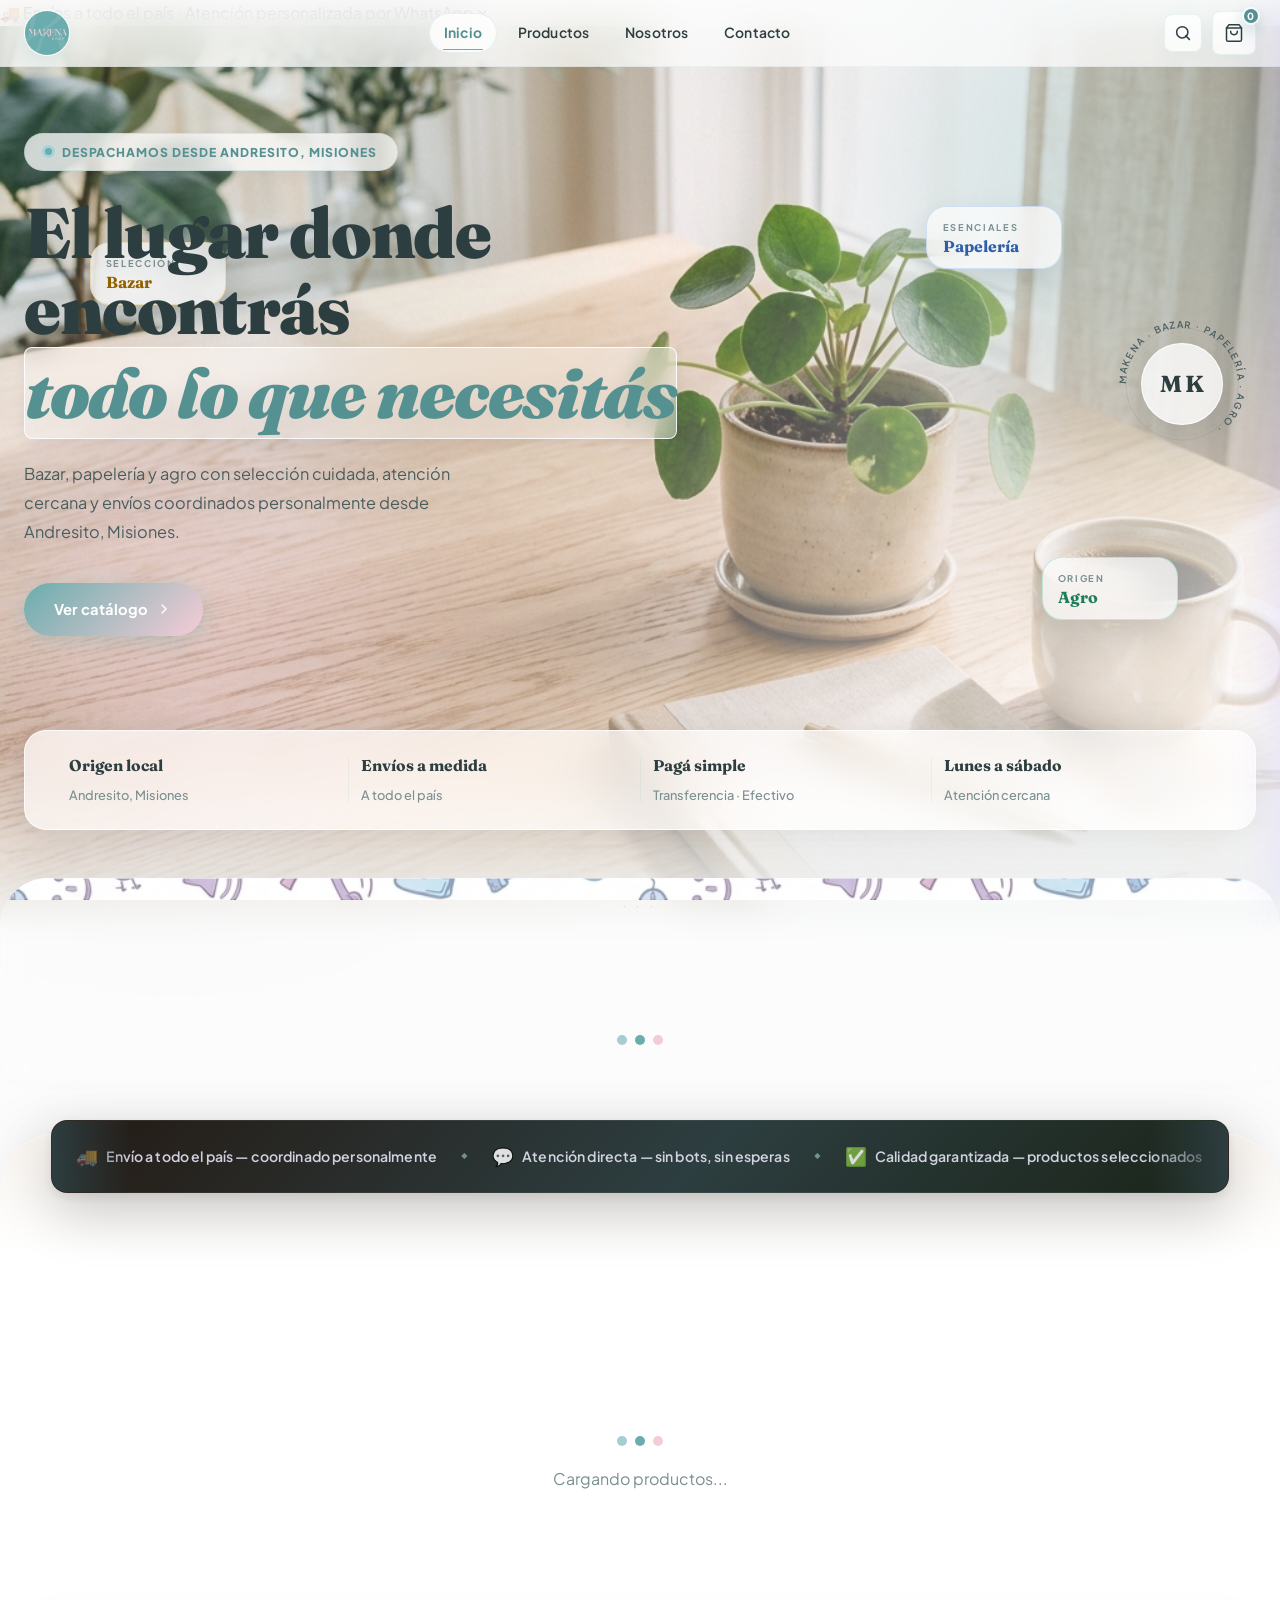
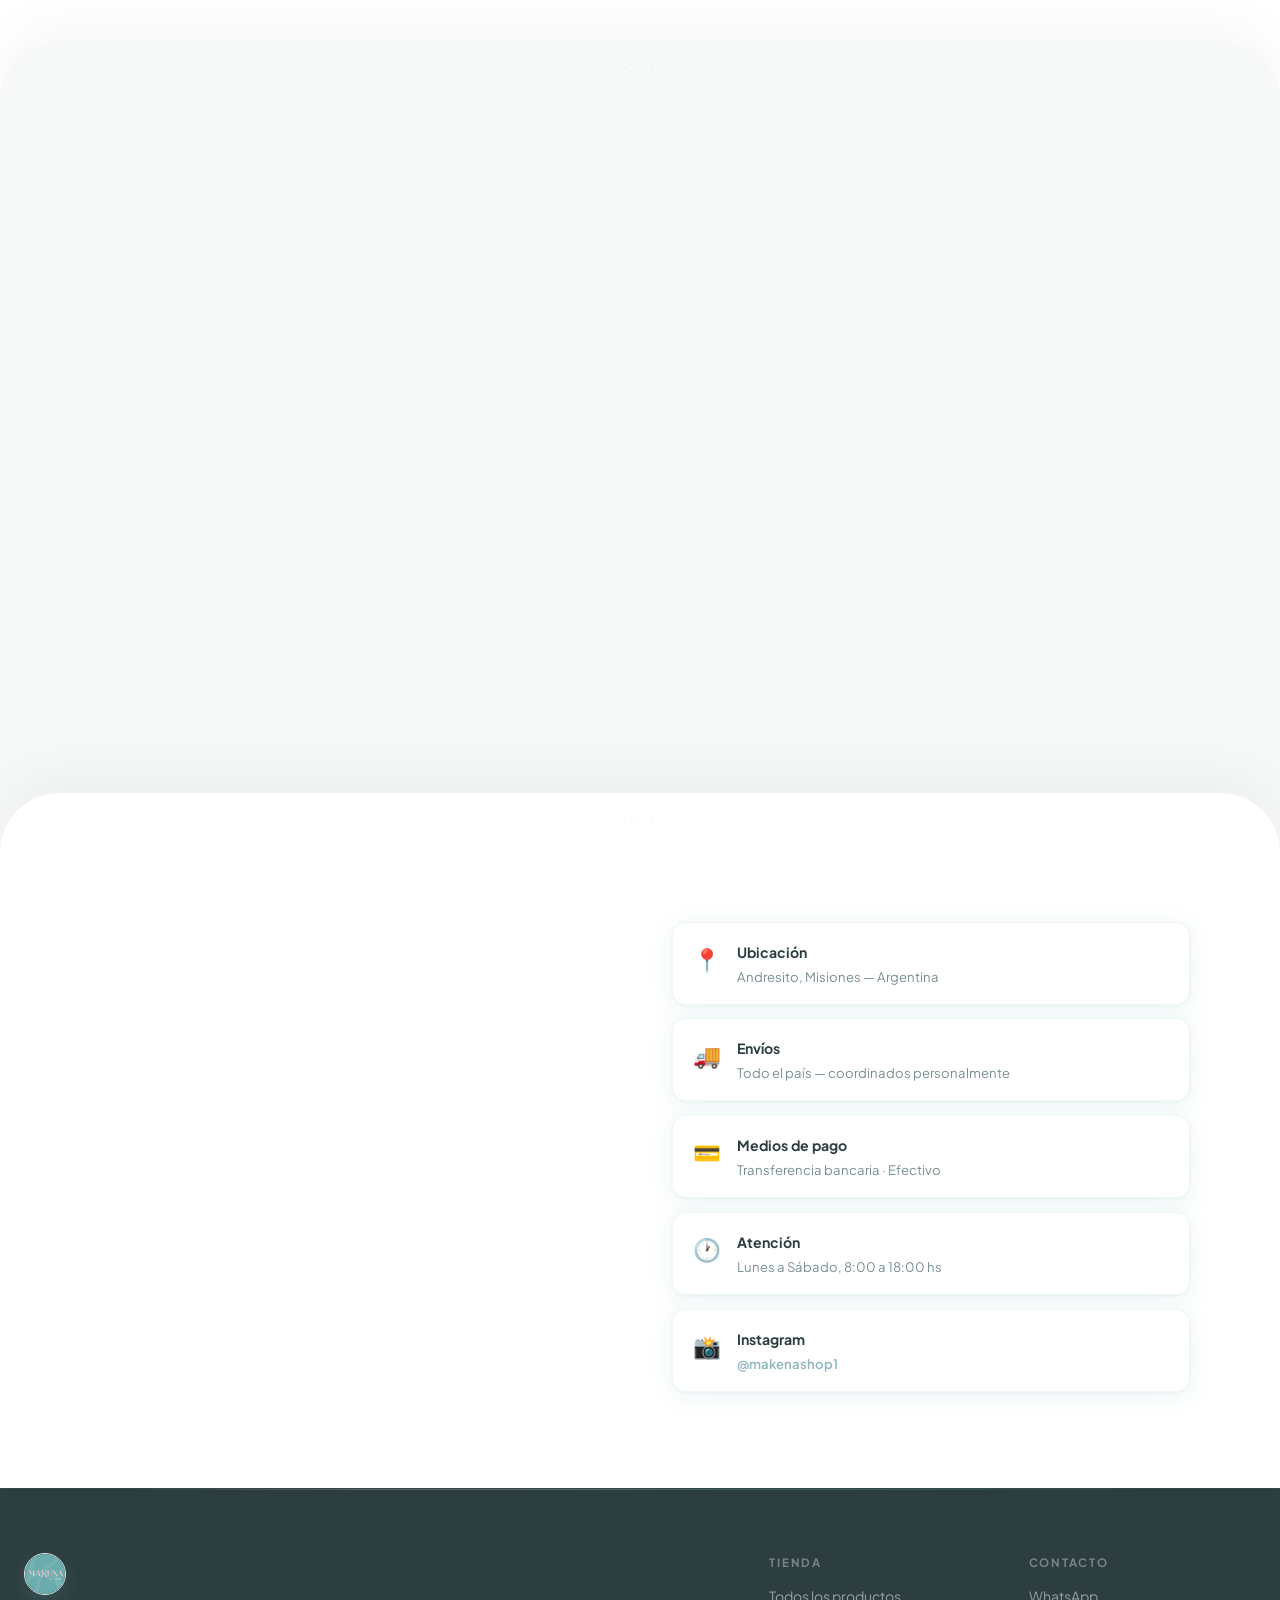
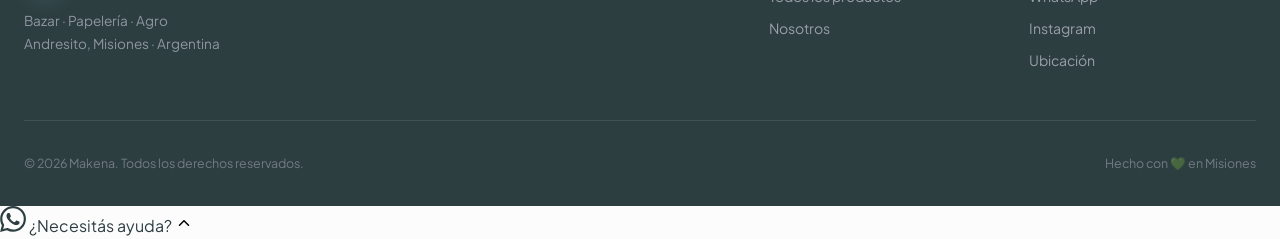
==== commit f08e6690: "feat(seo): add structured data for store schema and refine UI components Introduce JSON-LD structure" ====
--- a/index.html
+++ b/index.html
@@ -15,6 +15,23 @@
   <link rel="preconnect" href="https://fonts.gstatic.com" crossorigin>
   <link href="https://fonts.googleapis.com/css2?family=Fraunces:ital,wght@0,300;0,700;0,900;1,300;1,700&family=Plus+Jakarta+Sans:wght@400;500;600;700&display=swap" rel="stylesheet">
   <link rel="stylesheet" href="style.css">
+  
+  <!-- Datos Estructurados para Google -->
+  <script type="application/ld+json">
+    {
+      "@context": "https://schema.org",
+      "@type": "Store",
+      "name": "Makena Shop",
+      "image": "img/logo.jpg",
+      "description": "Bazar, papelería y agro en Andresito, Misiones.",
+      "address": {
+        "@type": "PostalAddress",
+        "addressLocality": "Andresito",
+        "addressRegion": "Misiones",
+        "addressCountry": "AR"
+      }
+    }
+  </script>
  </head>
 <body>
 
--- a/style.css
+++ b/style.css
@@ -990,7 +990,7 @@
   -webkit-backdrop-filter: blur(12px);
   border-top: 1px solid rgba(255, 255, 255, 0.5);
   z-index: 5;
-  padding-top: 7rem;
+  padding: 0.4rem 1.5rem 0.2rem;
 }
 
 .cats-grid {
@@ -1122,7 +1122,11 @@
 
 /* ── CATEGORÍAS DINÁMICAS (API) ───────────────────────────── */
 .categories-dynamic-section {
-  padding: 4rem 1.5rem;
+  padding: 0.4rem 0.5rem 0.2rem;
+}
+
+.categories-dynamic-section .section-head {
+  margin-bottom: 2rem;
 }
 
 .categories-grid {
@@ -1534,23 +1538,28 @@
 
 /* Tarjeta de producto Premium */
 .product-card {
-  background: var(--surface);
+  background: rgba(255, 255, 255, 0.65);
+  backdrop-filter: blur(10px);
+  -webkit-backdrop-filter: blur(10px);
   border-radius: 24px;
   overflow: hidden;
-  border: 1px solid var(--border);
+  border: 1px solid rgba(255, 255, 255, 0.5);
   display: flex;
   flex-direction: column;
   transition: transform 0.4s cubic-bezier(0.165, 0.84, 0.44, 1), box-shadow 0.4s ease, border-color 0.3s ease;
   cursor: pointer;
-  box-shadow: 0 4px 20px rgba(0,0,0,0.03);
+  box-shadow: 
+    0 4px 24px rgba(107, 173, 174, 0.08),
+    inset 0 0 0 1px rgba(255, 255, 255, 0.3);
   position: relative;
   height: 100%;
 }
 
 .product-card:hover {
   transform: translateY(-10px);
-  box-shadow: 0 30px 60px rgba(0,0,0,0.08);
-  border-color: var(--rosa-2);
+  box-shadow: 0 30px 60px rgba(107, 173, 174, 0.15);
+  border-color: rgba(255, 255, 255, 0.8);
+  background: rgba(255, 255, 255, 0.8);
 }
 
 .product-img-wrap {
@@ -1682,7 +1691,7 @@
   flex: 1;
   display: flex;
   flex-direction: column;
-  background: var(--surface);
+  background: transparent;
 }
 
 .product-name {
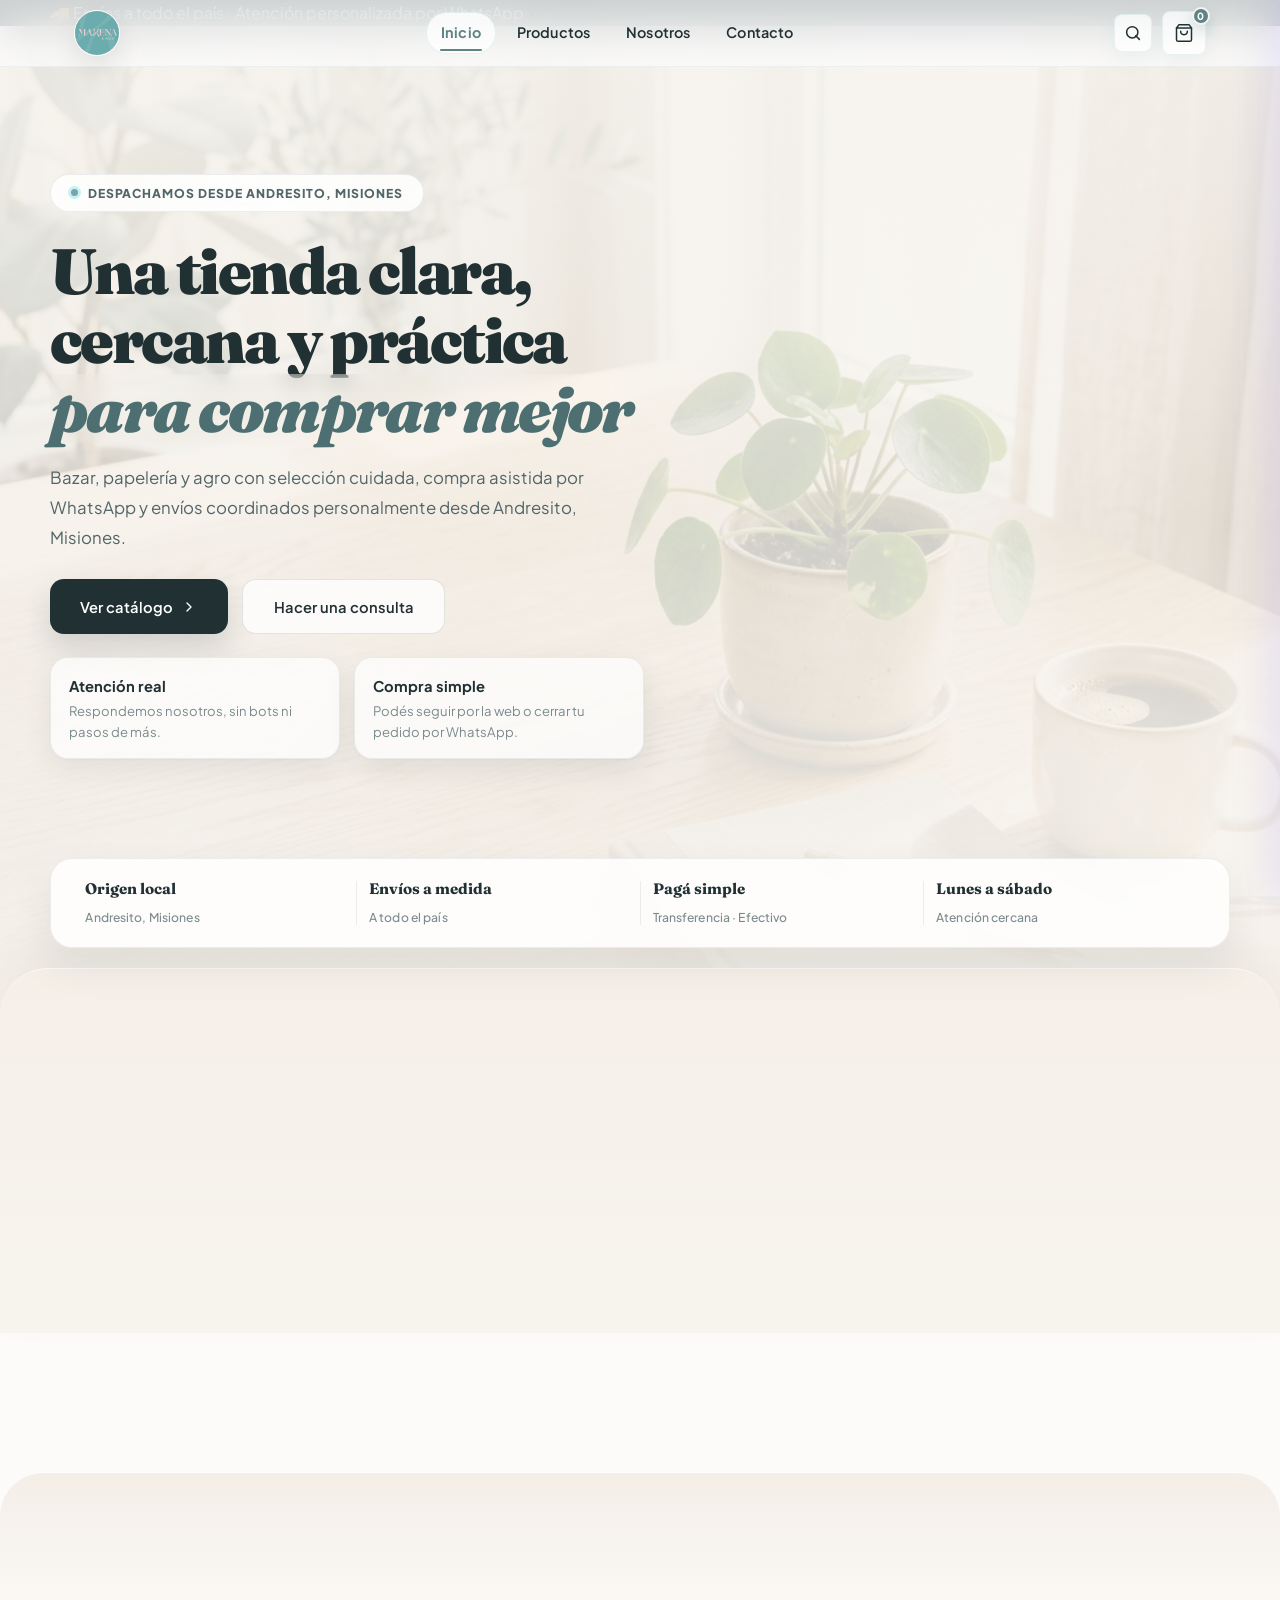
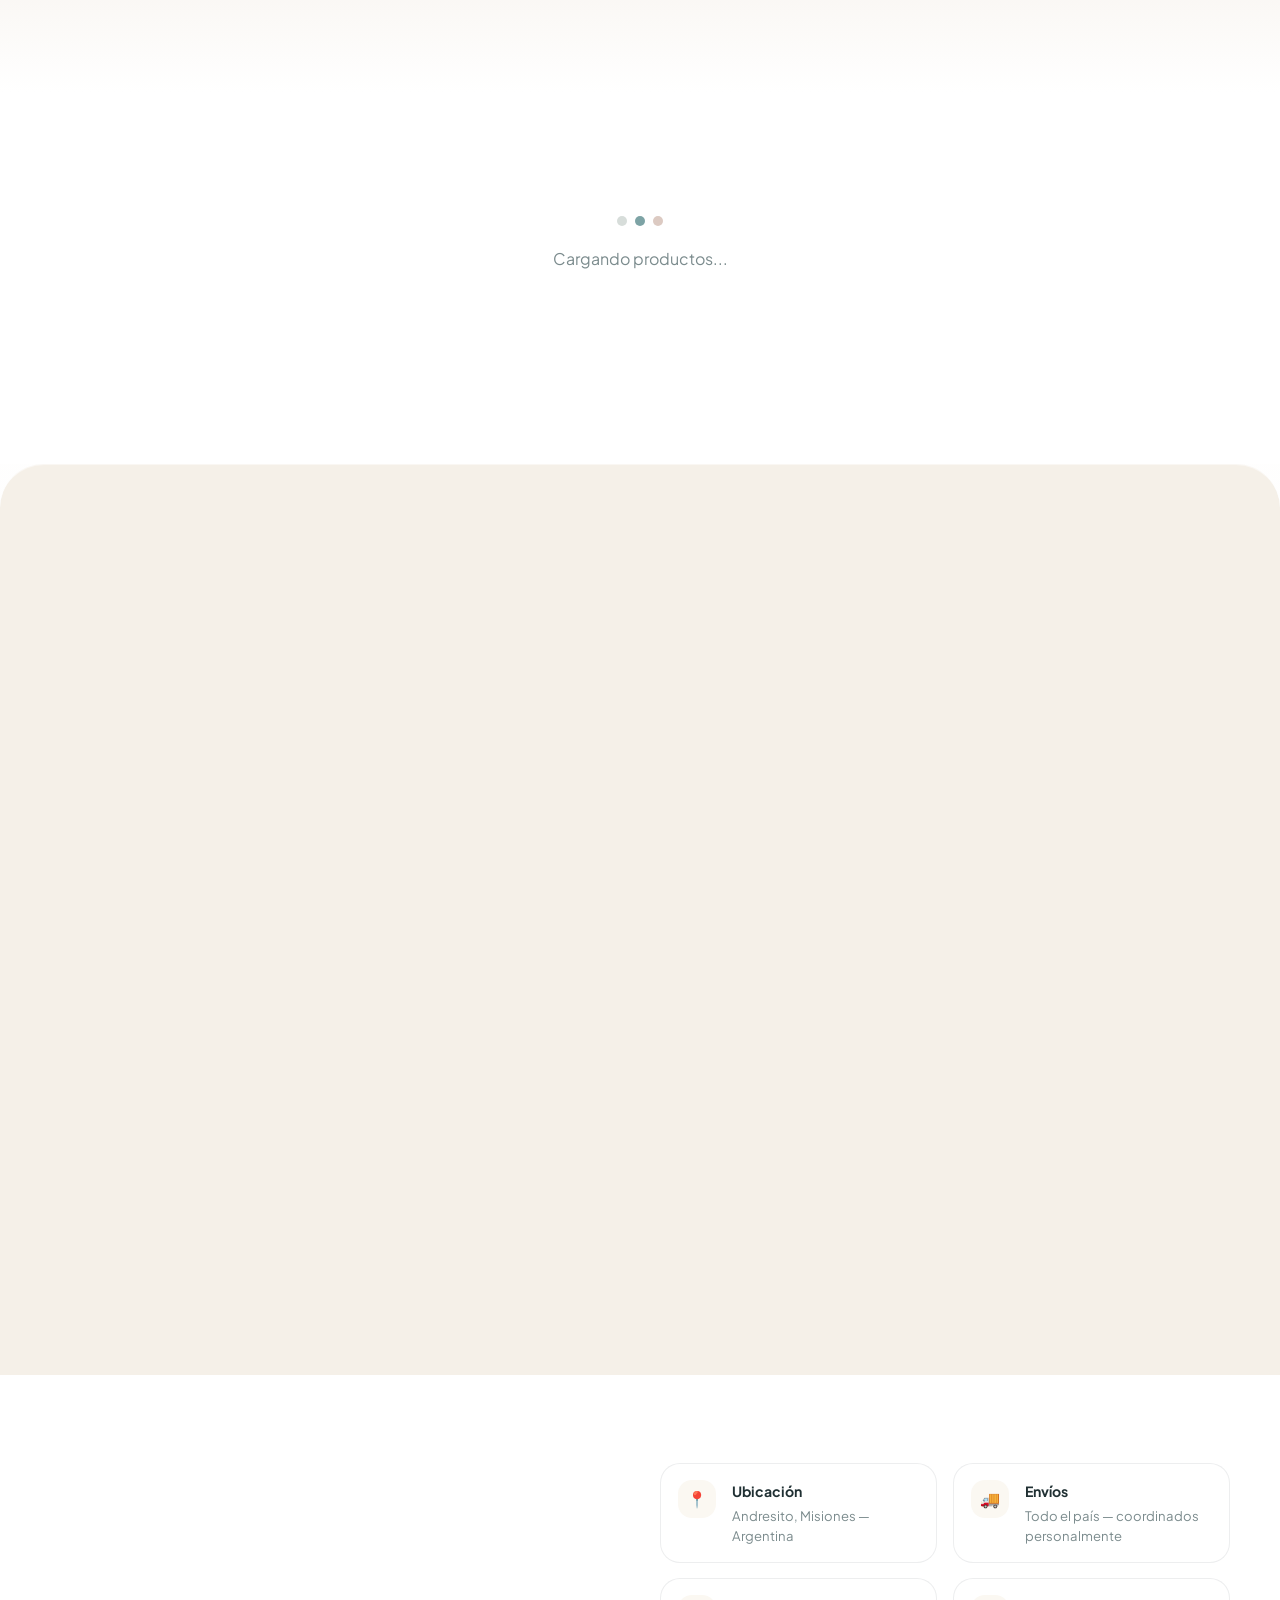
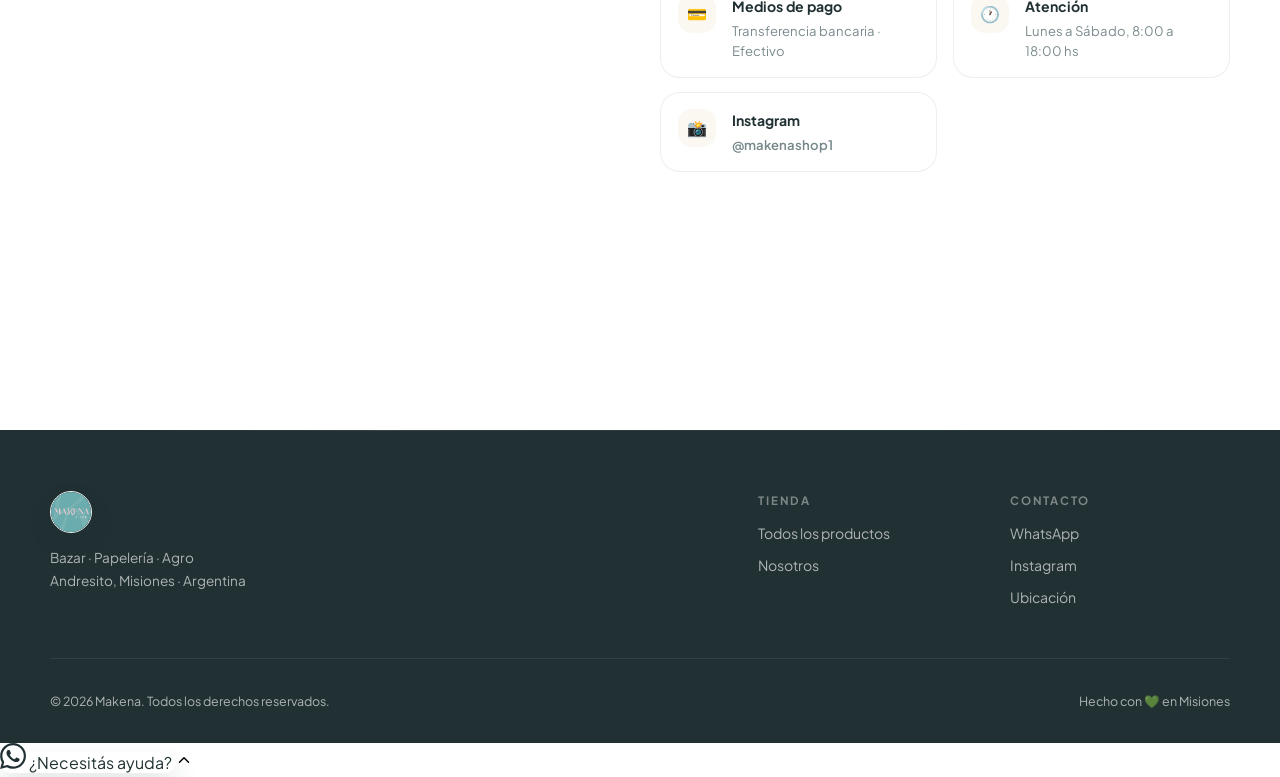
==== commit 2cd37a15: "Refactor code structure for improved readability and maintainability" ====
--- a/index.html
+++ b/index.html
@@ -94,22 +94,6 @@
       <div class="hero-glow hero-glow-2"></div>
       <div class="hero-glow hero-glow-3"></div>
 
-      <span class="deco-el deco-pill deco-pill-bazar" style="top: 24%; left: 7%; animation-delay: 0s;">
-        <span class="deco-pill-kicker">Selección</span>
-        <strong>Bazar</strong>
-      </span>
-      <span class="deco-el deco-pill deco-pill-papel" style="top: 20%; right: 17%; animation-delay: 0.8s;">
-        <span class="deco-pill-kicker">Esenciales</span>
-        <strong>Papelería</strong>
-      </span>
-      <span class="deco-el deco-pill deco-pill-agro" style="top: 59%; right: 8%; animation-delay: 1.5s;">
-        <span class="deco-pill-kicker">Origen</span>
-        <strong>Agro</strong>
-      </span>
-
-      <!-- CONTENEDOR DE HOJAS CAYENDO -->
-      <div class="leaf-container" id="leafContainer"></div>
-
       <div class="hero-inner">
         <div class="hero-left">
           <div class="hero-pill">
@@ -117,32 +101,61 @@
             Despachamos desde Andresito, Misiones
           </div>
           <h1 class="hero-title">
-          El lugar donde encontrás<br>
-          <em>todo lo que necesitás</em>
+          Una tienda clara, cercana y práctica<br>
+          <em>para comprar mejor</em>
           </h1>
-          <p class="hero-sub">Bazar, papelería y agro con selección cuidada, atención cercana y envíos coordinados personalmente desde Andresito, Misiones.</p>
+          <p class="hero-sub">Bazar, papelería y agro con selección cuidada, compra asistida por WhatsApp y envíos coordinados personalmente desde Andresito, Misiones.</p>
           <div class="hero-actions">
             <a href="#productos" class="btn btn-hero-primary">
               Ver catálogo
               <svg width="16" height="16" viewBox="0 0 24 24" fill="none" stroke="currentColor" stroke-width="2" stroke-linecap="round" stroke-linejoin="round"><path d="m9 18 6-6-6-6"/></svg>
             </a>
+            <a href="#contacto" class="btn btn-email">
+              Hacer una consulta
+            </a>
+          </div>
+          <div class="hero-points">
+            <div class="hero-point">
+              <strong>Atención real</strong>
+              <span>Respondemos nosotros, sin bots ni pasos de más.</span>
+            </div>
+            <div class="hero-point">
+              <strong>Compra simple</strong>
+              <span>Podés seguir por la web o cerrar tu pedido por WhatsApp.</span>
+            </div>
           </div>
         </div>
 
         <div class="hero-right">
-          <div class="hero-ring-wrap">
-            <svg viewBox="0 0 200 200" class="hero-ring-svg" xmlns="http://www.w3.org/2000/svg">
-              <defs>
-                <path id="rp" d="M100,100 m-76,0 a76,76 0 1,1 152,0 a76,76 0 1,1 -152,0"/>
-              </defs>
-              <circle cx="100" cy="100" r="76" fill="none" stroke="currentColor" stroke-width="0.8" opacity="0.15"/>
-              <circle cx="100" cy="100" r="70" fill="none" stroke="currentColor" stroke-width="0.4" stroke-dasharray="3 6" opacity="0.2"/>
-              <text letter-spacing="3.5" font-size="10.5" font-weight="600">
-                <textPath href="#rp" startOffset="0%">MAKENA · BAZAR · PAPELERÍA · AGRO · </textPath>
-              </text>
-            </svg>
-            <div class="hero-ring-center">MK</div>
-          </div>
+          <article class="hero-panel reveal">
+            <span class="hero-panel-kicker">Compra acompañada</span>
+            <h3>Una tienda familiar pensada para resolver compras cotidianas con atención humana.</h3>
+            <p class="hero-panel-copy">Reunimos hogar, oficina y campo en un catálogo simple, con seguimiento cercano y alternativas de compra claras.</p>
+            <div class="hero-panel-list">
+              <div class="hero-panel-item">
+                <strong>Respuesta rápida</strong>
+                <span>Coordinamos stock, envío y dudas por WhatsApp.</span>
+              </div>
+              <div class="hero-panel-item">
+                <strong>Selección cuidada</strong>
+                <span>Trabajamos con productos elegidos por utilidad y calidad.</span>
+              </div>
+              <div class="hero-panel-item">
+                <strong>Pago simple</strong>
+                <span>Transferencia, efectivo o compra desde la tienda web.</span>
+              </div>
+            </div>
+            <div class="hero-panel-footer">
+              <div>
+                <span>Atención</span>
+                <strong>Lunes a sábado</strong>
+              </div>
+              <div>
+                <span>Origen</span>
+                <strong>Andresito, Misiones</strong>
+              </div>
+            </div>
+          </article>
         </div>
       </div>
 
@@ -163,46 +176,43 @@
         <p class="eyebrow">Todas nuestras categorías</p>
         <h2>Explora por rubro</h2>
       </div>
-      <div class="categories-grid reveal-group" id="categoriesGrid">
-        <div class="loading-dots" style="grid-column: 1/-1; justify-self: center; margin: 2rem 0;">
-          <span></span><span></span><span></span>
-        </div>
-      </div>
-    </section>
-
-    <!-- BENEFICIOS BRIDGE -->
-    <div class="marquee-strip">
-      <div class="marquee-track">
-        <div class="marquee-content">
-          <span class="marquee-item"><span class="marquee-icon">🚚</span> Envío a todo el país — coordinado personalmente</span>
-          <span class="marquee-sep">◆</span>
-          <span class="marquee-item"><span class="marquee-icon">💬</span> Atención directa — sin bots, sin esperas</span>
-          <span class="marquee-sep">◆</span>
-          <span class="marquee-item"><span class="marquee-icon">✅</span> Calidad garantizada — productos seleccionados</span>
-          <span class="marquee-sep">◆</span>
-          <span class="marquee-item"><span class="marquee-icon">🌿</span> Origen Andresito, Misiones — tienda familiar</span>
-          <span class="marquee-sep">◆</span>
-          <span class="marquee-item"><span class="marquee-icon">💳</span> Transferencia y efectivo — pagá como quieras</span>
-          <span class="marquee-sep">◆</span>
-          <span class="marquee-item"><span class="marquee-icon">📦</span> Bazar · Papelería · Agro — todo en un solo lugar</span>
-          <span class="marquee-sep">◆</span>
-        </div>
-        <div class="marquee-content" aria-hidden="true">
-          <span class="marquee-item"><span class="marquee-icon">🚚</span> Envío a todo el país — coordinado personalmente</span>
-          <span class="marquee-sep">◆</span>
-          <span class="marquee-item"><span class="marquee-icon">💬</span> Atención directa — sin bots, sin esperas</span>
-          <span class="marquee-sep">◆</span>
-          <span class="marquee-item"><span class="marquee-icon">✅</span> Calidad garantizada — productos seleccionados</span>
-          <span class="marquee-sep">◆</span>
-          <span class="marquee-item"><span class="marquee-icon">🌿</span> Origen Andresito, Misiones — tienda familiar</span>
-          <span class="marquee-sep">◆</span>
-          <span class="marquee-item"><span class="marquee-icon">💳</span> Transferencia y efectivo — pagá como quieras</span>
-          <span class="marquee-sep">◆</span>
-          <span class="marquee-item"><span class="marquee-icon">📦</span> Bazar · Papelería · Agro — todo en un solo lugar</span>
-          <span class="marquee-sep">◆</span>
-        </div>
-      </div>
-    </div>
+      <div class="categories-shell reveal">
+        <div class="categories-shell-head">
+          <p>Elegí una categoría para filtrar el catálogo y encontrar más rápido lo que necesitás.</p>
+          <span>Catálogo conectado a la tienda web</span>
+        </div>
+        <div class="categories-grid reveal-group" id="categoriesGrid">
+          <div class="loading-dots" style="grid-column: 1/-1; justify-self: center; margin: 2rem 0;">
+            <span></span><span></span><span></span>
+          </div>
+        </div>
+      </div>
+    </section>
+
+    <section class="trust-band">
+      <div class="trust-band-inner reveal-group">
+        <article class="trust-card reveal">
+          <span class="trust-card-icon">🚚</span>
+          <strong>Envíos coordinados</strong>
+          <p>Despachamos a todo el país con seguimiento personal del pedido.</p>
+        </article>
+        <article class="trust-card reveal">
+          <span class="trust-card-icon">💬</span>
+          <strong>Atención humana</strong>
+          <p>Respondemos consultas, stock y formas de compra de manera directa.</p>
+        </article>
+        <article class="trust-card reveal">
+          <span class="trust-card-icon">💳</span>
+          <strong>Pago simple</strong>
+          <p>Podés comprar desde la web o cerrar tu pedido por WhatsApp.</p>
+        </article>
+        <article class="trust-card reveal">
+          <span class="trust-card-icon">🌿</span>
+          <strong>Negocio familiar</strong>
+          <p>Vendemos desde Andresito, Misiones, con foco en cercanía y confianza.</p>
+        </article>
+      </div>
+    </section>
 
     <!-- PRODUCTOS -->
     <section class="products-section" id="productos">
@@ -210,6 +220,11 @@
         <div class="products-head-left">
           <p class="eyebrow">Catálogo</p>
           <h2>Nuestros productos</h2>
+          <p class="products-lead">Explorá el catálogo, abrí cada ficha y, si necesitás ayuda, te acompañamos personalmente para cerrar la compra.</p>
+        </div>
+        <div class="products-head-note">
+          <strong>Compra asistida</strong>
+          <span>Si no encontrás algo o querés coordinar envío, te respondemos por WhatsApp.</span>
         </div>
       </div>
 
@@ -239,24 +254,39 @@
     <section class="section about-section" id="nosotros">
       <div class="about-grid">
         <div class="about-left reveal">
-          <div class="about-mosaic">
-            <div class="mosaic-cell mc-big">🌾</div>
-            <div class="mosaic-cell">📦</div>
-            <div class="mosaic-cell">🏠</div>
-            <div class="mosaic-cell">📎</div>
-            <div class="mosaic-cell mc-big">🌿</div>
-            <div class="mosaic-cell">✂️</div>
-          </div>
-          <div class="about-stat-pills">
-            <div class="stat-pill"><strong>Misiones</strong><span>Argentina</span></div>
-            <div class="stat-pill"><strong>Familiar</strong><span>Tienda</span></div>
+          <div class="about-panel">
+            <p class="eyebrow about-panel-eyebrow">Tienda de cercanía</p>
+            <h3>Una marca familiar, práctica y confiable.</h3>
+            <p>Combinamos hogar, oficina y campo para ayudarte a resolver compras reales en un solo lugar, con una experiencia simple y acompañada.</p>
+            <div class="about-stat-pills">
+              <div class="stat-pill"><strong>Misiones</strong><span>Argentina</span></div>
+              <div class="stat-pill"><strong>Atención</strong><span>Personalizada</span></div>
+            </div>
+            <div class="about-mini-grid">
+              <div class="about-mini-card">
+                <strong>Atención humana</strong>
+                <span>Respondemos nosotros, sin automatismos.</span>
+              </div>
+              <div class="about-mini-card">
+                <strong>Selección útil</strong>
+                <span>Productos pensados para el día a día.</span>
+              </div>
+              <div class="about-mini-card">
+                <strong>Compra flexible</strong>
+                <span>Web o WhatsApp, según te resulte más cómodo.</span>
+              </div>
+              <div class="about-mini-card">
+                <strong>Seguimiento real</strong>
+                <span>Te acompañamos hasta la entrega.</span>
+              </div>
+            </div>
           </div>
         </div>
         <div class="about-right reveal">
           <p class="eyebrow">Quiénes somos</p>
-          <h2>Makena Shop nació<br><em>del campo.</em></h2>
-          <p>Somos una tienda familiar con raíces en Andresito, Misiones. Empezamos vendiendo insumos agro y hoy sumamos bazar y papelería para acompañarte en cada momento del día.</p>
-          <p>Trabajamos con proveedores de calidad y nos ocupamos personalmente de cada envío — nada se terceriza.</p>
+          <h2>Makena Shop nació en Andresito<br><em>y creció con una idea simple.</em></h2>
+          <p>Queríamos reunir productos útiles, buena atención y una forma de comprar sin complicaciones. Por eso hoy combinamos bazar, papelería y agro en un mismo espacio.</p>
+          <p>Trabajamos con proveedores seleccionados y nos ocupamos personalmente de cada pedido para que la experiencia se sienta cercana, clara y confiable.</p>
           <ul class="about-checks">
             <li>
               <div class="check-icon">✓</div>
@@ -282,6 +312,10 @@
           <p class="eyebrow">Hablemos</p>
           <h2>¿Tenés alguna<br>consulta?</h2>
           <p>Escribinos por WhatsApp o Instagram y te respondemos a la brevedad. Seguinos en redes para ver novedades.</p>
+          <div class="contact-note">
+            <strong>Respuesta clara y rápida</strong>
+            <p>Si no ves un producto en el catálogo, también podés consultarlo directo y te ayudamos a resolverlo.</p>
+          </div>
           <div class="contact-btns">
             <a href="https://wa.me/5493757000000" class="btn btn-wa" target="_blank" rel="noreferrer">
               <svg width="20" height="20" viewBox="0 0 24 24" fill="currentColor"><path d="M17.472 14.382c-.297-.149-1.758-.867-2.03-.967-.273-.099-.471-.148-.67.15-.197.297-.767.966-.94 1.164-.173.199-.347.223-.644.075-.297-.15-1.255-.463-2.39-1.475-.883-.788-1.48-1.761-1.653-2.059-.173-.297-.018-.458.13-.606.134-.133.298-.347.446-.52.149-.174.198-.298.298-.497.099-.198.05-.371-.025-.52-.075-.149-.669-1.612-.916-2.207-.242-.579-.487-.5-.669-.51-.173-.008-.371-.01-.57-.01-.198 0-.52.074-.792.372-.272.297-1.04 1.016-1.04 2.479 0 1.462 1.065 2.875 1.213 3.074.149.198 2.096 3.2 5.077 4.487.709.306 1.262.489 1.694.625.712.227 1.36.195 1.871.118.571-.085 1.758-.719 2.006-1.413.248-.694.248-1.289.173-1.413-.074-.124-.272-.198-.57-.347m-5.421 7.403h-.004a9.87 9.87 0 0 1-5.031-1.378l-.361-.214-3.741.982.998-3.648-.235-.374a9.86 9.86 0 0 1-1.51-5.26c.001-5.45 4.436-9.884 9.888-9.884 2.64 0 5.122 1.03 6.988 2.898a9.825 9.825 0 0 1 2.893 6.994c-.003 5.45-4.437 9.884-9.885 9.884m8.413-18.297A11.815 11.815 0 0 0 12.05 0C5.495 0 .16 5.335.157 11.892c0 2.096.547 4.142 1.588 5.945L.057 24l6.305-1.654a11.882 11.882 0 0 0 5.683 1.448h.005c6.554 0 11.89-5.335 11.893-11.893a11.821 11.821 0 0 0-3.48-8.413Z"/></svg>
@@ -365,6 +399,7 @@
         </div>
         <div class="pm-info">
           <div class="pm-head">
+            <span class="pm-tag" id="pmTag">Categoría</span>
             <h2 id="pmTitle">Cargando...</h2>
             <div class="pm-price-row">
               <span class="pm-price" id="pmPrice">$0</span>
--- a/style.css
+++ b/style.css
@@ -54,6 +54,1066 @@
   --transition: 0.22s ease;
   --shadow: 0 4px 24px rgba(107, 173, 174, 0.12), 0 1px 4px rgba(0, 0, 0, 0.05);
   --shadow-lg: 0 16px 48px rgba(107, 173, 174, 0.18), 0 4px 12px rgba(0, 0, 0, 0.07);
+}
+
+/* ============================================================
+   PROFESSIONAL REFRESH
+   ============================================================ */
+
+:root {
+  --bg: #f6f3ee;
+  --bg-2: #f1ece5;
+  --bg-3: #e7e1d8;
+  --surface: #ffffff;
+  --surface-2: #fbf8f2;
+  --border: rgba(32, 48, 51, 0.08);
+  --border-2: rgba(32, 48, 51, 0.14);
+  --ink: #203033;
+  --ink-2: #526568;
+  --ink-3: #7b8b8d;
+  --celeste: #7da3a5;
+  --celeste-2: #5f8486;
+  --celeste-bg: rgba(125, 163, 165, 0.12);
+  --rosa: #dccac2;
+  --rosa-2: #bf9f91;
+  --rosa-bg: rgba(220, 202, 194, 0.18);
+  --lila: #d7ddda;
+  --lila-2: #758789;
+  --lila-bg: rgba(215, 221, 218, 0.18);
+  --accent: #5f8486;
+  --accent-2: #4d6f71;
+  --accent-glow: rgba(95, 132, 134, 0.16);
+  --shadow: 0 10px 28px rgba(32, 48, 51, 0.08), 0 1px 2px rgba(0, 0, 0, 0.03);
+  --shadow-lg: 0 24px 48px rgba(32, 48, 51, 0.12), 0 6px 18px rgba(0, 0, 0, 0.04);
+}
+
+body {
+  background: linear-gradient(180deg, #f7f4ef 0%, #ffffff 56%);
+  color: var(--ink);
+}
+
+main {
+  overflow: clip;
+}
+
+.announce-bar {
+  background: #223437;
+  color: rgba(255, 255, 255, 0.9);
+}
+
+.announce-inner {
+  max-width: 1180px;
+  margin: 0 auto;
+}
+
+.navbar-inner,
+.hero-inner,
+.hero-bar,
+.products-head,
+.products-grid,
+.load-more-wrap,
+.about-grid,
+.contact-inner,
+.footer-top,
+.footer-bottom {
+  max-width: 1180px;
+}
+
+.logo-img {
+  border-color: rgba(255, 255, 255, 0.94);
+  box-shadow: 0 10px 24px rgba(32, 48, 51, 0.1);
+}
+
+.nav-link {
+  font-size: 0.9rem;
+}
+
+.btn {
+  border-radius: 14px;
+  font-weight: 600;
+}
+
+.btn-hero-primary {
+  background: var(--ink);
+  box-shadow: 0 14px 28px rgba(32, 48, 51, 0.15);
+}
+
+.btn-hero-primary:hover {
+  background: #172427;
+  box-shadow: 0 18px 32px rgba(32, 48, 51, 0.2);
+  filter: none;
+}
+
+.btn-email {
+  background: rgba(255, 255, 255, 0.78);
+  color: var(--ink);
+  border: 1px solid rgba(32, 48, 51, 0.12);
+  box-shadow: none;
+}
+
+.btn-email:hover {
+  background: #ffffff;
+  border-color: rgba(32, 48, 51, 0.18);
+  color: var(--ink);
+}
+
+.hero {
+  position: relative;
+  top: auto;
+  min-height: auto;
+  padding: 8.2rem 1.5rem 4.25rem;
+  background-image:
+    linear-gradient(180deg, rgba(247, 244, 239, 0.94) 0%, rgba(247, 244, 239, 0.84) 50%, rgba(247, 244, 239, 0.96) 100%),
+    url('img/hero-bg.jpg');
+  background-position: center 22%;
+  background-size: cover;
+}
+
+.hero-noise,
+.hero-glow,
+.deco-el,
+.leaf-container {
+  display: none !important;
+}
+
+.hero::after {
+  height: 120px;
+  background: linear-gradient(to bottom, transparent, #f5efe8);
+}
+
+.hero-inner {
+  grid-template-columns: minmax(0, 1.05fr) minmax(320px, 0.95fr);
+  gap: 3rem;
+  align-items: stretch;
+  padding: 1rem 0 2.5rem;
+}
+
+.hero-left {
+  max-width: 620px;
+}
+
+.hero-pill {
+  background: rgba(255, 255, 255, 0.88);
+  color: var(--ink-2);
+  border-color: rgba(32, 48, 51, 0.08);
+  box-shadow: none;
+}
+
+.hero-title {
+  font-size: clamp(2.7rem, 5vw, 4.8rem);
+  letter-spacing: -0.04em;
+  text-shadow: none;
+}
+
+.hero-title em {
+  color: var(--accent-2);
+  background: none;
+  border: none;
+  box-shadow: none;
+  padding: 0;
+}
+
+.hero-sub {
+  max-width: 560px;
+  font-size: 1.05rem;
+  color: var(--ink-2);
+  text-shadow: none;
+  margin-bottom: 1.6rem;
+}
+
+.hero-actions {
+  gap: 0.9rem;
+  margin-bottom: 1.4rem;
+}
+
+.hero-points {
+  display: grid;
+  grid-template-columns: repeat(2, minmax(0, 1fr));
+  gap: 0.9rem;
+}
+
+.hero-point {
+  padding: 1rem 1.1rem;
+  border-radius: 18px;
+  background: rgba(255, 255, 255, 0.72);
+  border: 1px solid rgba(32, 48, 51, 0.08);
+  box-shadow: var(--shadow);
+}
+
+.hero-point strong {
+  display: block;
+  font-size: 0.92rem;
+  margin-bottom: 0.2rem;
+  color: var(--ink);
+}
+
+.hero-point span {
+  display: block;
+  font-size: 0.82rem;
+  line-height: 1.55;
+  color: var(--ink-3);
+}
+
+.hero-right {
+  align-items: stretch;
+}
+
+.hero-panel {
+  height: 100%;
+  padding: 1.6rem;
+  border-radius: 28px;
+  background:
+    linear-gradient(180deg, rgba(255, 255, 255, 0.92) 0%, rgba(250, 247, 242, 0.92) 100%);
+  border: 1px solid rgba(32, 48, 51, 0.08);
+  box-shadow: 0 24px 60px rgba(32, 48, 51, 0.1);
+}
+
+.hero-panel-kicker {
+  display: inline-block;
+  margin-bottom: 0.9rem;
+  font-size: 0.72rem;
+  font-weight: 700;
+  letter-spacing: 0.18em;
+  text-transform: uppercase;
+  color: var(--accent-2);
+}
+
+.hero-panel h3 {
+  font-size: clamp(1.45rem, 2vw, 1.9rem);
+  margin-bottom: 0.9rem;
+  color: var(--ink);
+}
+
+.hero-panel-copy {
+  margin-bottom: 1.25rem;
+  color: var(--ink-2);
+  font-size: 0.94rem;
+  line-height: 1.75;
+}
+
+.hero-panel-list {
+  display: grid;
+  gap: 0.8rem;
+}
+
+.hero-panel-item {
+  padding: 0.95rem 1rem;
+  border-radius: 18px;
+  background: rgba(255, 255, 255, 0.9);
+  border: 1px solid rgba(32, 48, 51, 0.08);
+}
+
+.hero-panel-item strong {
+  display: block;
+  margin-bottom: 0.18rem;
+  font-size: 0.9rem;
+  color: var(--ink);
+}
+
+.hero-panel-item span {
+  font-size: 0.8rem;
+  color: var(--ink-3);
+  line-height: 1.55;
+}
+
+.hero-panel-footer {
+  display: grid;
+  grid-template-columns: repeat(2, minmax(0, 1fr));
+  gap: 0.8rem;
+  margin-top: 1.25rem;
+}
+
+.hero-panel-footer div {
+  padding-top: 0.9rem;
+  border-top: 1px solid rgba(32, 48, 51, 0.08);
+}
+
+.hero-panel-footer span {
+  display: block;
+  font-size: 0.72rem;
+  letter-spacing: 0.08em;
+  text-transform: uppercase;
+  color: var(--ink-3);
+  margin-bottom: 0.28rem;
+}
+
+.hero-panel-footer strong {
+  display: block;
+  color: var(--ink);
+  font-size: 0.92rem;
+}
+
+.hero-bar {
+  margin-top: 1.1rem;
+  background: rgba(255, 255, 255, 0.86);
+  border-color: rgba(32, 48, 51, 0.08);
+  box-shadow: 0 18px 40px rgba(32, 48, 51, 0.08);
+  padding: 1.1rem 1.4rem;
+}
+
+.hero-bar-item strong {
+  font-size: 0.95rem;
+  margin-bottom: 0.12rem;
+}
+
+.hero-bar-item span {
+  font-size: 0.76rem;
+  letter-spacing: 0.01em;
+}
+
+#categoriasAPI {
+  background: linear-gradient(180deg, #f5efe8 0%, #f7f4ee 100%);
+  padding: 3.5rem 1.5rem 2rem;
+}
+
+#categoriasAPI::after,
+.categories-dynamic-section::before {
+  display: none;
+}
+
+.section-head {
+  margin-bottom: 2rem;
+}
+
+.categories-shell {
+  max-width: 1180px;
+  margin: 0 auto;
+  padding: 1.3rem;
+  border-radius: 30px;
+  background: rgba(255, 255, 255, 0.7);
+  border: 1px solid rgba(32, 48, 51, 0.08);
+  box-shadow: var(--shadow);
+}
+
+.categories-shell-head {
+  display: flex;
+  align-items: baseline;
+  justify-content: space-between;
+  gap: 1rem;
+  margin-bottom: 1rem;
+}
+
+.categories-shell-head p {
+  font-size: 0.95rem;
+  color: var(--ink-2);
+}
+
+.categories-shell-head span {
+  font-size: 0.78rem;
+  color: var(--ink-3);
+  white-space: nowrap;
+}
+
+.categories-grid {
+  grid-template-columns: repeat(auto-fit, minmax(210px, 1fr));
+  gap: 0.9rem;
+}
+
+.category-pill {
+  justify-content: flex-start;
+  gap: 0.85rem;
+  padding: 1rem 1.05rem;
+  border-radius: 18px;
+  background: #ffffff;
+  border: 1px solid rgba(32, 48, 51, 0.08);
+  box-shadow: none;
+  text-align: left;
+}
+
+.category-pill:hover {
+  transform: translateY(-2px);
+  background: rgba(255, 255, 255, 0.98);
+  border-color: rgba(95, 132, 134, 0.22);
+  box-shadow: 0 16px 28px rgba(32, 48, 51, 0.06);
+  filter: none;
+}
+
+.category-pill.active {
+  border-color: rgba(95, 132, 134, 0.24);
+  background: linear-gradient(180deg, rgba(255, 255, 255, 1) 0%, rgba(243, 248, 248, 1) 100%);
+  box-shadow: 0 18px 30px rgba(95, 132, 134, 0.08);
+}
+
+.category-pill-icon {
+  width: 42px;
+  height: 42px;
+  border-radius: 14px;
+  background: var(--surface-2);
+  border: 1px solid rgba(32, 48, 51, 0.08);
+  display: inline-flex;
+  align-items: center;
+  justify-content: center;
+  font-size: 1.05rem;
+  flex-shrink: 0;
+}
+
+.category-pill-copy {
+  display: flex;
+  flex-direction: column;
+  gap: 0.15rem;
+  min-width: 0;
+}
+
+.category-pill-title {
+  color: var(--ink);
+  font-size: 0.92rem;
+}
+
+.category-pill-count {
+  display: block;
+  color: var(--ink-3);
+  font-size: 0.74rem;
+}
+
+.trust-band {
+  position: relative;
+  z-index: 4;
+  padding: 0 1.5rem;
+  margin-top: -0.4rem;
+}
+
+.trust-band-inner {
+  max-width: 1180px;
+  margin: 0 auto;
+  display: grid;
+  grid-template-columns: repeat(4, minmax(0, 1fr));
+  gap: 1rem;
+}
+
+.trust-card {
+  padding: 1.2rem 1.15rem;
+  border-radius: 22px;
+  background: #ffffff;
+  border: 1px solid rgba(32, 48, 51, 0.08);
+  box-shadow: var(--shadow);
+}
+
+.trust-card-icon {
+  display: inline-flex;
+  width: 40px;
+  height: 40px;
+  align-items: center;
+  justify-content: center;
+  border-radius: 14px;
+  background: var(--surface-2);
+  margin-bottom: 0.75rem;
+  font-size: 1rem;
+}
+
+.trust-card strong {
+  display: block;
+  margin-bottom: 0.25rem;
+  font-size: 0.94rem;
+  color: var(--ink);
+}
+
+.trust-card p {
+  font-size: 0.82rem;
+  line-height: 1.6;
+  color: var(--ink-3);
+}
+
+.products-section {
+  background: linear-gradient(180deg, #f4eee7 0%, #ffffff 220px);
+  padding-top: 4.75rem;
+  padding-bottom: 7rem;
+  margin-top: -1.1rem;
+  border-top-left-radius: 44px;
+  border-top-right-radius: 44px;
+  box-shadow: none;
+}
+
+.products-section::before {
+  display: none;
+}
+
+.products-head {
+  margin-bottom: 2.5rem;
+  display: grid;
+  grid-template-columns: minmax(0, 1fr) minmax(280px, 360px);
+  gap: 1.5rem;
+  align-items: end;
+}
+
+.products-head-left {
+  max-width: 720px;
+}
+
+.products-lead {
+  margin-top: 0.85rem;
+  color: var(--ink-2);
+  font-size: 0.96rem;
+  line-height: 1.8;
+}
+
+.products-head-note {
+  padding: 1.15rem 1.2rem;
+  border-radius: 20px;
+  background: rgba(255, 255, 255, 0.82);
+  border: 1px solid rgba(32, 48, 51, 0.08);
+  box-shadow: var(--shadow);
+}
+
+.products-head-note strong {
+  display: block;
+  margin-bottom: 0.2rem;
+  color: var(--ink);
+  font-size: 0.92rem;
+}
+
+.products-head-note span {
+  font-size: 0.82rem;
+  color: var(--ink-3);
+  line-height: 1.6;
+}
+
+.products-grid {
+  grid-template-columns: repeat(auto-fill, minmax(245px, 1fr));
+  gap: 1.35rem;
+}
+
+.product-card {
+  background: #ffffff;
+  border: 1px solid rgba(32, 48, 51, 0.08);
+  border-radius: 22px;
+  box-shadow: 0 10px 28px rgba(32, 48, 51, 0.05);
+  overflow: hidden;
+}
+
+.product-card:hover {
+  transform: translateY(-6px);
+  border-color: rgba(32, 48, 51, 0.12);
+  background: #ffffff;
+  box-shadow: 0 20px 38px rgba(32, 48, 51, 0.1);
+}
+
+.product-img-wrap {
+  background: linear-gradient(180deg, #f7f2ec 0%, #f3ece5 100%);
+}
+
+.product-card:hover .product-img {
+  transform: scale(1.04);
+}
+
+.product-badges {
+  position: absolute;
+  top: 0.95rem;
+  left: 0.95rem;
+  right: 0.95rem;
+  display: flex;
+  justify-content: space-between;
+  align-items: flex-start;
+  gap: 0.5rem;
+  z-index: 3;
+}
+
+.product-tag,
+.badge-sale,
+.product-status {
+  display: inline-flex;
+  align-items: center;
+  justify-content: center;
+  min-height: 30px;
+  border-radius: 999px;
+  padding: 0.3rem 0.7rem;
+  font-size: 0.7rem;
+  font-weight: 700;
+  letter-spacing: 0.05em;
+  text-transform: uppercase;
+}
+
+.product-tag {
+  background: rgba(255, 255, 255, 0.9);
+  color: var(--ink);
+  border: 1px solid rgba(32, 48, 51, 0.08);
+}
+
+.badge-sale {
+  background: #b86f53;
+  color: #fff;
+  box-shadow: none;
+}
+
+.product-status {
+  background: rgba(255, 255, 255, 0.9);
+  border: 1px solid rgba(32, 48, 51, 0.08);
+}
+
+.product-status.available {
+  color: #2b7a5f;
+}
+
+.product-status.unavailable {
+  color: #8b6d61;
+}
+
+.wishlist-btn {
+  display: none !important;
+}
+
+.product-body {
+  padding: 1.2rem 1.2rem 1.25rem;
+}
+
+.product-copy {
+  display: flex;
+  flex-direction: column;
+  gap: 0.1rem;
+  flex: 1;
+}
+
+.product-name {
+  font-size: 1rem;
+  color: var(--ink);
+}
+
+.product-desc {
+  color: var(--ink-3);
+  font-size: 0.8rem;
+  line-height: 1.6;
+  -webkit-line-clamp: 3;
+}
+
+.product-foot {
+  flex-direction: column;
+  align-items: flex-start;
+  gap: 1rem;
+  padding-top: 1rem;
+  border-top-color: rgba(32, 48, 51, 0.08);
+}
+
+.product-price-block {
+  display: flex;
+  flex-direction: column;
+  gap: 0.18rem;
+}
+
+.product-price-row {
+  display: flex;
+  align-items: baseline;
+  gap: 0.45rem;
+  flex-wrap: wrap;
+}
+
+.product-price {
+  color: var(--ink);
+  font-size: 1.2rem;
+}
+
+.product-compare {
+  font-size: 0.78rem;
+  color: #a09085;
+}
+
+.product-price-note {
+  font-size: 0.74rem;
+  color: var(--ink-3);
+}
+
+.product-actions {
+  width: 100%;
+  gap: 0.55rem;
+}
+
+.buy-btn,
+.add-btn {
+  flex: 1;
+  height: 42px;
+  border-radius: 12px;
+  font-size: 0.83rem;
+  font-weight: 700;
+  letter-spacing: 0;
+  text-transform: none;
+  box-shadow: none;
+}
+
+.buy-btn {
+  background: transparent;
+  color: var(--ink);
+  border: 1px solid rgba(32, 48, 51, 0.12);
+}
+
+.buy-btn:hover {
+  background: rgba(32, 48, 51, 0.04);
+  color: var(--ink);
+  transform: translateY(-1px);
+  box-shadow: none;
+}
+
+.add-btn {
+  background: var(--ink);
+  color: #ffffff;
+  border: 1px solid var(--ink);
+}
+
+.add-btn:hover {
+  background: #172427;
+  color: #ffffff;
+  border-color: #172427;
+}
+
+.add-btn:disabled {
+  background: #f3efea;
+  color: #a6978c;
+  border-color: rgba(32, 48, 51, 0.08);
+}
+
+.about-section {
+  background: #f5f0e8;
+  padding: 5.8rem 1.5rem;
+  margin-top: 0;
+  border-top-left-radius: 44px;
+  border-top-right-radius: 44px;
+  box-shadow: none;
+}
+
+.about-section::before {
+  display: none;
+}
+
+.about-grid {
+  gap: 3rem;
+  align-items: start;
+}
+
+.about-panel {
+  padding: 1.8rem;
+  border-radius: 28px;
+  background: rgba(255, 255, 255, 0.8);
+  border: 1px solid rgba(32, 48, 51, 0.08);
+  box-shadow: var(--shadow);
+}
+
+.about-panel h3 {
+  margin-bottom: 0.75rem;
+  color: var(--ink);
+  font-size: 1.75rem;
+}
+
+.about-panel p {
+  color: var(--ink-2);
+  font-size: 0.92rem;
+  line-height: 1.75;
+}
+
+.about-panel-eyebrow {
+  margin-bottom: 0.9rem;
+}
+
+.about-stat-pills {
+  margin-top: 1.2rem;
+  margin-bottom: 1.2rem;
+}
+
+.stat-pill {
+  padding: 0.8rem 1rem;
+  border-radius: 18px;
+  box-shadow: none;
+  background: #ffffff;
+}
+
+.about-mini-grid {
+  display: grid;
+  grid-template-columns: repeat(2, minmax(0, 1fr));
+  gap: 0.8rem;
+}
+
+.about-mini-card {
+  padding: 0.95rem 1rem;
+  border-radius: 18px;
+  background: rgba(255, 255, 255, 0.92);
+  border: 1px solid rgba(32, 48, 51, 0.08);
+}
+
+.about-mini-card strong {
+  display: block;
+  margin-bottom: 0.2rem;
+  font-size: 0.88rem;
+  color: var(--ink);
+}
+
+.about-mini-card span {
+  display: block;
+  font-size: 0.78rem;
+  line-height: 1.5;
+  color: var(--ink-3);
+}
+
+.about-right h2 {
+  max-width: 14ch;
+}
+
+.about-checks {
+  gap: 0.9rem;
+}
+
+.about-checks li {
+  padding: 1rem 1.05rem;
+  border-radius: 20px;
+  background: rgba(255, 255, 255, 0.64);
+  border: 1px solid rgba(32, 48, 51, 0.08);
+}
+
+.check-icon {
+  background: #ffffff;
+  border-color: rgba(32, 48, 51, 0.08);
+  color: var(--accent-2);
+}
+
+.contact-section {
+  background: #ffffff;
+  padding: 5.4rem 1.5rem 4rem;
+  margin-top: 0;
+  border-top-left-radius: 44px;
+  border-top-right-radius: 44px;
+  box-shadow: none;
+}
+
+.contact-section::before {
+  display: none;
+}
+
+.contact-inner {
+  gap: 2.5rem;
+}
+
+.contact-left {
+  padding: 1.8rem;
+  border-radius: 28px;
+  background: linear-gradient(180deg, rgba(246, 243, 238, 0.96) 0%, rgba(255, 255, 255, 0.96) 100%);
+  border: 1px solid rgba(32, 48, 51, 0.08);
+  box-shadow: var(--shadow);
+}
+
+.contact-note {
+  margin-bottom: 1.35rem;
+  padding: 1rem 1.05rem;
+  border-radius: 18px;
+  background: rgba(255, 255, 255, 0.88);
+  border: 1px solid rgba(32, 48, 51, 0.08);
+}
+
+.contact-note strong {
+  display: block;
+  margin-bottom: 0.2rem;
+  color: var(--ink);
+  font-size: 0.9rem;
+}
+
+.contact-note p {
+  margin: 0;
+  font-size: 0.8rem;
+  color: var(--ink-3);
+  line-height: 1.6;
+}
+
+.contact-btns .btn {
+  min-height: 46px;
+}
+
+.contact-right {
+  display: grid;
+  grid-template-columns: repeat(2, minmax(0, 1fr));
+  gap: 0.95rem;
+}
+
+.contact-card {
+  height: 100%;
+  padding: 1rem 1.05rem;
+  border-radius: 20px;
+  box-shadow: none;
+}
+
+.contact-card:hover {
+  transform: translateY(-2px);
+  border-color: rgba(32, 48, 51, 0.12);
+  box-shadow: var(--shadow);
+  background: #ffffff;
+}
+
+.cc-icon {
+  width: 38px;
+  height: 38px;
+  border-radius: 14px;
+  background: var(--surface-2);
+  display: inline-flex;
+  align-items: center;
+  justify-content: center;
+  font-size: 1rem;
+  margin-top: 0;
+}
+
+.footer {
+  background: #203033;
+  border-top: none;
+  padding: 3.8rem 1.5rem 2rem;
+}
+
+.footer-top {
+  gap: 3rem;
+  border-bottom-color: rgba(255, 255, 255, 0.08);
+}
+
+.footer-brand p,
+.fl-col a,
+.footer-bottom {
+  color: rgba(255, 255, 255, 0.64);
+}
+
+.fl-col strong {
+  color: rgba(255, 255, 255, 0.42);
+}
+
+.footer::before {
+  opacity: 0.16;
+}
+
+.pm-tag {
+  display: inline-flex;
+  align-items: center;
+  justify-content: center;
+  min-height: 28px;
+  padding: 0.25rem 0.65rem;
+  margin-bottom: 0.8rem;
+  border-radius: 999px;
+  background: rgba(32, 48, 51, 0.06);
+  color: var(--ink-2);
+  font-size: 0.72rem;
+  font-weight: 700;
+  letter-spacing: 0.08em;
+  text-transform: uppercase;
+}
+
+.wa-float {
+  border-radius: 18px;
+  box-shadow: 0 18px 28px rgba(32, 48, 51, 0.16);
+}
+
+@media (max-width: 1024px) {
+  .hero-inner,
+  .products-head,
+  .about-grid,
+  .contact-inner {
+    grid-template-columns: 1fr;
+  }
+
+  .hero-panel {
+    max-width: 680px;
+  }
+
+  .trust-band-inner {
+    grid-template-columns: repeat(2, minmax(0, 1fr));
+  }
+
+  .contact-right {
+    grid-template-columns: repeat(2, minmax(0, 1fr));
+  }
+}
+
+@media (max-width: 768px) {
+  .hero {
+    padding: 7.4rem 1rem 3.2rem;
+  }
+
+  .hero-inner {
+    gap: 1.6rem;
+    padding-bottom: 1.5rem;
+  }
+
+  .hero-actions {
+    flex-direction: column;
+    align-items: stretch;
+  }
+
+  .hero-actions .btn {
+    width: 100%;
+  }
+
+  .hero-points,
+  .hero-panel-footer,
+  .about-mini-grid,
+  .trust-band-inner,
+  .contact-right {
+    grid-template-columns: 1fr;
+  }
+
+  .hero-bar {
+    flex-direction: column;
+    align-items: stretch;
+    padding: 1rem;
+    gap: 0.8rem;
+  }
+
+  .hero-bar-item {
+    padding: 0;
+    text-align: left;
+  }
+
+  .hero-bar-sep {
+    display: none;
+  }
+
+  .categories-shell {
+    padding: 1rem;
+  }
+
+  .categories-shell-head {
+    flex-direction: column;
+    align-items: flex-start;
+  }
+
+  .products-section {
+    padding-top: 4rem;
+    border-top-left-radius: 34px;
+    border-top-right-radius: 34px;
+  }
+
+  .products-head-note,
+  .about-panel,
+  .contact-left {
+    padding: 1.35rem;
+  }
+
+  .about-section,
+  .contact-section,
+  .footer {
+    border-top-left-radius: 34px;
+    border-top-right-radius: 34px;
+    padding-left: 1rem;
+    padding-right: 1rem;
+  }
+}
+
+@media (max-width: 520px) {
+  .hero-title {
+    font-size: 2.25rem;
+  }
+
+  .hero-sub,
+  .products-lead {
+    font-size: 0.92rem;
+  }
+
+  .categories-grid {
+    grid-template-columns: 1fr;
+  }
+
+  .product-actions {
+    flex-direction: column;
+  }
+
+  .buy-btn,
+  .add-btn {
+    width: 100%;
+  }
+
+  .footer-top,
+  .footer-bottom {
+    display: grid;
+    grid-template-columns: 1fr;
+    text-align: left;
+    gap: 1rem;
+  }
 }
 
 /* ── RESET ─────────────────────────────────────────────────── */
@@ -979,9 +2039,9 @@
 /* ── CATEGORÍAS ─────────────────────────────────────────────── */
 #categoriasAPI {
   background: linear-gradient(
-      rgba(255, 255, 255, 0.6), 
+      rgba(255, 255, 255, 0.6),
       rgba(255, 255, 255, 0.4)
-    ), 
+    ),
     url('img/fondo.png');
   background-size: cover;
   background-position: center;
@@ -1548,7 +2608,7 @@
   flex-direction: column;
   transition: transform 0.4s cubic-bezier(0.165, 0.84, 0.44, 1), box-shadow 0.4s ease, border-color 0.3s ease;
   cursor: pointer;
-  box-shadow: 
+  box-shadow:
     0 4px 24px rgba(107, 173, 174, 0.08),
     inset 0 0 0 1px rgba(255, 255, 255, 0.3);
   position: relative;
@@ -3638,3 +4698,1063 @@
     display: none;
   }
 }
+
+/* ============================================================
+   PROFESSIONAL REFRESH ACTIVE
+   ============================================================ */
+
+:root {
+  --bg: #f6f3ee;
+  --bg-2: #f1ece5;
+  --bg-3: #e7e1d8;
+  --surface: #ffffff;
+  --surface-2: #fbf8f2;
+  --border: rgba(32, 48, 51, 0.08);
+  --border-2: rgba(32, 48, 51, 0.14);
+  --ink: #203033;
+  --ink-2: #526568;
+  --ink-3: #7b8b8d;
+  --celeste: #7da3a5;
+  --celeste-2: #5f8486;
+  --celeste-bg: rgba(125, 163, 165, 0.12);
+  --rosa: #dccac2;
+  --rosa-2: #bf9f91;
+  --rosa-bg: rgba(220, 202, 194, 0.18);
+  --lila: #d7ddda;
+  --lila-2: #758789;
+  --lila-bg: rgba(215, 221, 218, 0.18);
+  --accent: #5f8486;
+  --accent-2: #4d6f71;
+  --accent-glow: rgba(95, 132, 134, 0.16);
+  --shadow: 0 10px 28px rgba(32, 48, 51, 0.08), 0 1px 2px rgba(0, 0, 0, 0.03);
+  --shadow-lg: 0 24px 48px rgba(32, 48, 51, 0.12), 0 6px 18px rgba(0, 0, 0, 0.04);
+}
+
+body {
+  background: linear-gradient(180deg, #f7f4ef 0%, #ffffff 56%);
+  color: var(--ink);
+}
+
+main {
+  overflow: clip;
+}
+
+.announce-bar {
+  background: #223437;
+  color: rgba(255, 255, 255, 0.9);
+}
+
+.announce-inner {
+  max-width: 1180px;
+  margin: 0 auto;
+}
+
+.navbar-inner,
+.hero-inner,
+.hero-bar,
+.products-head,
+.products-grid,
+.load-more-wrap,
+.about-grid,
+.contact-inner,
+.footer-top,
+.footer-bottom {
+  max-width: 1180px;
+}
+
+.logo-img {
+  border-color: rgba(255, 255, 255, 0.94);
+  box-shadow: 0 10px 24px rgba(32, 48, 51, 0.1);
+}
+
+.nav-link {
+  font-size: 0.9rem;
+}
+
+.btn {
+  border-radius: 14px;
+  font-weight: 600;
+}
+
+.btn-hero-primary {
+  background: var(--ink);
+  box-shadow: 0 14px 28px rgba(32, 48, 51, 0.15);
+}
+
+.btn-hero-primary:hover {
+  background: #172427;
+  box-shadow: 0 18px 32px rgba(32, 48, 51, 0.2);
+  filter: none;
+}
+
+.btn-email {
+  background: rgba(255, 255, 255, 0.78);
+  color: var(--ink);
+  border: 1px solid rgba(32, 48, 51, 0.12);
+  box-shadow: none;
+}
+
+.btn-email:hover {
+  background: #ffffff;
+  border-color: rgba(32, 48, 51, 0.18);
+  color: var(--ink);
+}
+
+.hero {
+  position: relative;
+  top: auto;
+  min-height: auto;
+  padding: 8.2rem 1.5rem 4.25rem;
+  background-image:
+    linear-gradient(180deg, rgba(247, 244, 239, 0.94) 0%, rgba(247, 244, 239, 0.84) 50%, rgba(247, 244, 239, 0.96) 100%),
+    url('img/hero-bg.jpg');
+  background-position: center 22%;
+  background-size: cover;
+}
+
+.hero-noise,
+.hero-glow,
+.deco-el,
+.leaf-container {
+  display: none !important;
+}
+
+.hero::after {
+  height: 120px;
+  background: linear-gradient(to bottom, transparent, #f5efe8);
+}
+
+.hero-inner {
+  grid-template-columns: minmax(0, 1.05fr) minmax(320px, 0.95fr);
+  gap: 3rem;
+  align-items: stretch;
+  padding: 1rem 0 2.5rem;
+}
+
+.hero-left {
+  max-width: 620px;
+}
+
+.hero-pill {
+  background: rgba(255, 255, 255, 0.88);
+  color: var(--ink-2);
+  border-color: rgba(32, 48, 51, 0.08);
+  box-shadow: none;
+}
+
+.hero-title {
+  font-size: clamp(2.7rem, 5vw, 4.8rem);
+  letter-spacing: -0.04em;
+  text-shadow: none;
+}
+
+.hero-title em {
+  color: var(--accent-2);
+  background: none;
+  border: none;
+  box-shadow: none;
+  padding: 0;
+}
+
+.hero-sub {
+  max-width: 560px;
+  font-size: 1.05rem;
+  color: var(--ink-2);
+  text-shadow: none;
+  margin-bottom: 1.6rem;
+}
+
+.hero-actions {
+  gap: 0.9rem;
+  margin-bottom: 1.4rem;
+}
+
+.hero-points {
+  display: grid;
+  grid-template-columns: repeat(2, minmax(0, 1fr));
+  gap: 0.9rem;
+}
+
+.hero-point {
+  padding: 1rem 1.1rem;
+  border-radius: 18px;
+  background: rgba(255, 255, 255, 0.72);
+  border: 1px solid rgba(32, 48, 51, 0.08);
+  box-shadow: var(--shadow);
+}
+
+.hero-point strong {
+  display: block;
+  font-size: 0.92rem;
+  margin-bottom: 0.2rem;
+  color: var(--ink);
+}
+
+.hero-point span {
+  display: block;
+  font-size: 0.82rem;
+  line-height: 1.55;
+  color: var(--ink-3);
+}
+
+.hero-right {
+  align-items: stretch;
+}
+
+.hero-panel {
+  height: 100%;
+  padding: 1.6rem;
+  border-radius: 28px;
+  background:
+    linear-gradient(180deg, rgba(255, 255, 255, 0.92) 0%, rgba(250, 247, 242, 0.92) 100%);
+  border: 1px solid rgba(32, 48, 51, 0.08);
+  box-shadow: 0 24px 60px rgba(32, 48, 51, 0.1);
+}
+
+.hero-panel-kicker {
+  display: inline-block;
+  margin-bottom: 0.9rem;
+  font-size: 0.72rem;
+  font-weight: 700;
+  letter-spacing: 0.18em;
+  text-transform: uppercase;
+  color: var(--accent-2);
+}
+
+.hero-panel h3 {
+  font-size: clamp(1.45rem, 2vw, 1.9rem);
+  margin-bottom: 0.9rem;
+  color: var(--ink);
+}
+
+.hero-panel-copy {
+  margin-bottom: 1.25rem;
+  color: var(--ink-2);
+  font-size: 0.94rem;
+  line-height: 1.75;
+}
+
+.hero-panel-list {
+  display: grid;
+  gap: 0.8rem;
+}
+
+.hero-panel-item {
+  padding: 0.95rem 1rem;
+  border-radius: 18px;
+  background: rgba(255, 255, 255, 0.9);
+  border: 1px solid rgba(32, 48, 51, 0.08);
+}
+
+.hero-panel-item strong {
+  display: block;
+  margin-bottom: 0.18rem;
+  font-size: 0.9rem;
+  color: var(--ink);
+}
+
+.hero-panel-item span {
+  font-size: 0.8rem;
+  color: var(--ink-3);
+  line-height: 1.55;
+}
+
+.hero-panel-footer {
+  display: grid;
+  grid-template-columns: repeat(2, minmax(0, 1fr));
+  gap: 0.8rem;
+  margin-top: 1.25rem;
+}
+
+.hero-panel-footer div {
+  padding-top: 0.9rem;
+  border-top: 1px solid rgba(32, 48, 51, 0.08);
+}
+
+.hero-panel-footer span {
+  display: block;
+  font-size: 0.72rem;
+  letter-spacing: 0.08em;
+  text-transform: uppercase;
+  color: var(--ink-3);
+  margin-bottom: 0.28rem;
+}
+
+.hero-panel-footer strong {
+  display: block;
+  color: var(--ink);
+  font-size: 0.92rem;
+}
+
+.hero-bar {
+  margin-top: 1.1rem;
+  background: rgba(255, 255, 255, 0.86);
+  border-color: rgba(32, 48, 51, 0.08);
+  box-shadow: 0 18px 40px rgba(32, 48, 51, 0.08);
+  padding: 1.1rem 1.4rem;
+}
+
+.hero-bar-item strong {
+  font-size: 0.95rem;
+  margin-bottom: 0.12rem;
+}
+
+.hero-bar-item span {
+  font-size: 0.76rem;
+  letter-spacing: 0.01em;
+}
+
+#categoriasAPI {
+  background: linear-gradient(180deg, #f5efe8 0%, #f7f4ee 100%);
+  padding: 3.5rem 1.5rem 2rem;
+}
+
+#categoriasAPI::after,
+.categories-dynamic-section::before {
+  display: none;
+}
+
+.section-head {
+  margin-bottom: 2rem;
+}
+
+.categories-shell {
+  max-width: 1180px;
+  margin: 0 auto;
+  padding: 1.3rem;
+  border-radius: 30px;
+  background: rgba(255, 255, 255, 0.7);
+  border: 1px solid rgba(32, 48, 51, 0.08);
+  box-shadow: var(--shadow);
+}
+
+.categories-shell-head {
+  display: flex;
+  align-items: baseline;
+  justify-content: space-between;
+  gap: 1rem;
+  margin-bottom: 1rem;
+}
+
+.categories-shell-head p {
+  font-size: 0.95rem;
+  color: var(--ink-2);
+}
+
+.categories-shell-head span {
+  font-size: 0.78rem;
+  color: var(--ink-3);
+  white-space: nowrap;
+}
+
+.categories-grid {
+  grid-template-columns: repeat(auto-fit, minmax(210px, 1fr));
+  gap: 0.9rem;
+}
+
+.category-pill {
+  justify-content: flex-start;
+  gap: 0.85rem;
+  padding: 1rem 1.05rem;
+  border-radius: 18px;
+  background: #ffffff;
+  border: 1px solid rgba(32, 48, 51, 0.08);
+  box-shadow: none;
+  text-align: left;
+}
+
+.category-pill:hover {
+  transform: translateY(-2px);
+  background: rgba(255, 255, 255, 0.98);
+  border-color: rgba(95, 132, 134, 0.22);
+  box-shadow: 0 16px 28px rgba(32, 48, 51, 0.06);
+  filter: none;
+}
+
+.category-pill.active {
+  border-color: rgba(95, 132, 134, 0.24);
+  background: linear-gradient(180deg, rgba(255, 255, 255, 1) 0%, rgba(243, 248, 248, 1) 100%);
+  box-shadow: 0 18px 30px rgba(95, 132, 134, 0.08);
+}
+
+.category-pill-icon {
+  width: 42px;
+  height: 42px;
+  border-radius: 14px;
+  background: var(--surface-2);
+  border: 1px solid rgba(32, 48, 51, 0.08);
+  display: inline-flex;
+  align-items: center;
+  justify-content: center;
+  font-size: 1.05rem;
+  flex-shrink: 0;
+}
+
+.category-pill-copy {
+  display: flex;
+  flex-direction: column;
+  gap: 0.15rem;
+  min-width: 0;
+}
+
+.category-pill-title {
+  color: var(--ink);
+  font-size: 0.92rem;
+}
+
+.category-pill-count {
+  display: block;
+  color: var(--ink-3);
+  font-size: 0.74rem;
+}
+
+.trust-band {
+  position: relative;
+  z-index: 4;
+  padding: 0 1.5rem;
+  margin-top: -0.4rem;
+}
+
+.trust-band-inner {
+  max-width: 1180px;
+  margin: 0 auto;
+  display: grid;
+  grid-template-columns: repeat(4, minmax(0, 1fr));
+  gap: 1rem;
+}
+
+.trust-card {
+  padding: 1.2rem 1.15rem;
+  border-radius: 22px;
+  background: #ffffff;
+  border: 1px solid rgba(32, 48, 51, 0.08);
+  box-shadow: var(--shadow);
+}
+
+.trust-card-icon {
+  display: inline-flex;
+  width: 40px;
+  height: 40px;
+  align-items: center;
+  justify-content: center;
+  border-radius: 14px;
+  background: var(--surface-2);
+  margin-bottom: 0.75rem;
+  font-size: 1rem;
+}
+
+.trust-card strong {
+  display: block;
+  margin-bottom: 0.25rem;
+  font-size: 0.94rem;
+  color: var(--ink);
+}
+
+.trust-card p {
+  font-size: 0.82rem;
+  line-height: 1.6;
+  color: var(--ink-3);
+}
+
+.products-section {
+  background: linear-gradient(180deg, #f4eee7 0%, #ffffff 220px);
+  padding-top: 4.75rem;
+  padding-bottom: 7rem;
+  margin-top: -1.1rem;
+  border-top-left-radius: 44px;
+  border-top-right-radius: 44px;
+  box-shadow: none;
+}
+
+.products-section::before {
+  display: none;
+}
+
+.products-head {
+  margin-bottom: 2.5rem;
+  display: grid;
+  grid-template-columns: minmax(0, 1fr) minmax(280px, 360px);
+  gap: 1.5rem;
+  align-items: end;
+}
+
+.products-head-left {
+  max-width: 720px;
+}
+
+.products-lead {
+  margin-top: 0.85rem;
+  color: var(--ink-2);
+  font-size: 0.96rem;
+  line-height: 1.8;
+}
+
+.products-head-note {
+  padding: 1.15rem 1.2rem;
+  border-radius: 20px;
+  background: rgba(255, 255, 255, 0.82);
+  border: 1px solid rgba(32, 48, 51, 0.08);
+  box-shadow: var(--shadow);
+}
+
+.products-head-note strong {
+  display: block;
+  margin-bottom: 0.2rem;
+  color: var(--ink);
+  font-size: 0.92rem;
+}
+
+.products-head-note span {
+  font-size: 0.82rem;
+  color: var(--ink-3);
+  line-height: 1.6;
+}
+
+.products-grid {
+  grid-template-columns: repeat(auto-fill, minmax(245px, 1fr));
+  gap: 1.35rem;
+}
+
+.product-card {
+  background: #ffffff;
+  border: 1px solid rgba(32, 48, 51, 0.08);
+  border-radius: 22px;
+  box-shadow: 0 10px 28px rgba(32, 48, 51, 0.05);
+  overflow: hidden;
+}
+
+.product-card:hover {
+  transform: translateY(-6px);
+  border-color: rgba(32, 48, 51, 0.12);
+  background: #ffffff;
+  box-shadow: 0 20px 38px rgba(32, 48, 51, 0.1);
+}
+
+.product-img-wrap {
+  background: linear-gradient(180deg, #f7f2ec 0%, #f3ece5 100%);
+}
+
+.product-card:hover .product-img {
+  transform: scale(1.04);
+}
+
+.product-badges {
+  position: absolute;
+  top: 0.95rem;
+  left: 0.95rem;
+  right: 0.95rem;
+  display: flex;
+  justify-content: space-between;
+  align-items: flex-start;
+  gap: 0.5rem;
+  z-index: 3;
+}
+
+.product-tag,
+.badge-sale,
+.product-status {
+  display: inline-flex;
+  align-items: center;
+  justify-content: center;
+  min-height: 30px;
+  border-radius: 999px;
+  padding: 0.3rem 0.7rem;
+  font-size: 0.7rem;
+  font-weight: 700;
+  letter-spacing: 0.05em;
+  text-transform: uppercase;
+}
+
+.product-tag {
+  background: rgba(255, 255, 255, 0.9);
+  color: var(--ink);
+  border: 1px solid rgba(32, 48, 51, 0.08);
+}
+
+.badge-sale {
+  background: #b86f53;
+  color: #fff;
+  box-shadow: none;
+}
+
+.product-status {
+  background: rgba(255, 255, 255, 0.9);
+  border: 1px solid rgba(32, 48, 51, 0.08);
+}
+
+.product-status.available {
+  color: #2b7a5f;
+}
+
+.product-status.unavailable {
+  color: #8b6d61;
+}
+
+.wishlist-btn {
+  display: none !important;
+}
+
+.product-body {
+  padding: 1.2rem 1.2rem 1.25rem;
+}
+
+.product-copy {
+  display: flex;
+  flex-direction: column;
+  gap: 0.1rem;
+  flex: 1;
+}
+
+.product-name {
+  font-size: 1rem;
+  color: var(--ink);
+}
+
+.product-desc {
+  color: var(--ink-3);
+  font-size: 0.8rem;
+  line-height: 1.6;
+  -webkit-line-clamp: 3;
+}
+
+.product-foot {
+  flex-direction: column;
+  align-items: flex-start;
+  gap: 1rem;
+  padding-top: 1rem;
+  border-top-color: rgba(32, 48, 51, 0.08);
+}
+
+.product-price-block {
+  display: flex;
+  flex-direction: column;
+  gap: 0.18rem;
+}
+
+.product-price-row {
+  display: flex;
+  align-items: baseline;
+  gap: 0.45rem;
+  flex-wrap: wrap;
+}
+
+.product-price {
+  color: var(--ink);
+  font-size: 1.2rem;
+}
+
+.product-compare {
+  font-size: 0.78rem;
+  color: #a09085;
+}
+
+.product-price-note {
+  font-size: 0.74rem;
+  color: var(--ink-3);
+}
+
+.product-actions {
+  width: 100%;
+  gap: 0.55rem;
+}
+
+.buy-btn,
+.add-btn {
+  flex: 1;
+  height: 42px;
+  border-radius: 12px;
+  font-size: 0.83rem;
+  font-weight: 700;
+  letter-spacing: 0;
+  text-transform: none;
+  box-shadow: none;
+}
+
+.buy-btn {
+  background: transparent;
+  color: var(--ink);
+  border: 1px solid rgba(32, 48, 51, 0.12);
+}
+
+.buy-btn:hover {
+  background: rgba(32, 48, 51, 0.04);
+  color: var(--ink);
+  transform: translateY(-1px);
+  box-shadow: none;
+}
+
+.add-btn {
+  background: var(--ink);
+  color: #ffffff;
+  border: 1px solid var(--ink);
+}
+
+.add-btn:hover {
+  background: #172427;
+  color: #ffffff;
+  border-color: #172427;
+}
+
+.add-btn:disabled {
+  background: #f3efea;
+  color: #a6978c;
+  border-color: rgba(32, 48, 51, 0.08);
+}
+
+.about-section {
+  background: #f5f0e8;
+  padding: 5.8rem 1.5rem;
+  margin-top: 0;
+  border-top-left-radius: 44px;
+  border-top-right-radius: 44px;
+  box-shadow: none;
+}
+
+.about-section::before {
+  display: none;
+}
+
+.about-grid {
+  gap: 3rem;
+  align-items: start;
+}
+
+.about-panel {
+  padding: 1.8rem;
+  border-radius: 28px;
+  background: rgba(255, 255, 255, 0.8);
+  border: 1px solid rgba(32, 48, 51, 0.08);
+  box-shadow: var(--shadow);
+}
+
+.about-panel h3 {
+  margin-bottom: 0.75rem;
+  color: var(--ink);
+  font-size: 1.75rem;
+}
+
+.about-panel p {
+  color: var(--ink-2);
+  font-size: 0.92rem;
+  line-height: 1.75;
+}
+
+.about-panel-eyebrow {
+  margin-bottom: 0.9rem;
+}
+
+.about-stat-pills {
+  margin-top: 1.2rem;
+  margin-bottom: 1.2rem;
+}
+
+.stat-pill {
+  padding: 0.8rem 1rem;
+  border-radius: 18px;
+  box-shadow: none;
+  background: #ffffff;
+}
+
+.about-mini-grid {
+  display: grid;
+  grid-template-columns: repeat(2, minmax(0, 1fr));
+  gap: 0.8rem;
+}
+
+.about-mini-card {
+  padding: 0.95rem 1rem;
+  border-radius: 18px;
+  background: rgba(255, 255, 255, 0.92);
+  border: 1px solid rgba(32, 48, 51, 0.08);
+}
+
+.about-mini-card strong {
+  display: block;
+  margin-bottom: 0.2rem;
+  font-size: 0.88rem;
+  color: var(--ink);
+}
+
+.about-mini-card span {
+  display: block;
+  font-size: 0.78rem;
+  line-height: 1.5;
+  color: var(--ink-3);
+}
+
+.about-right h2 {
+  max-width: 14ch;
+}
+
+.about-checks {
+  gap: 0.9rem;
+}
+
+.about-checks li {
+  padding: 1rem 1.05rem;
+  border-radius: 20px;
+  background: rgba(255, 255, 255, 0.64);
+  border: 1px solid rgba(32, 48, 51, 0.08);
+}
+
+.check-icon {
+  background: #ffffff;
+  border-color: rgba(32, 48, 51, 0.08);
+  color: var(--accent-2);
+}
+
+.contact-section {
+  background: #ffffff;
+  padding: 5.4rem 1.5rem 4rem;
+  margin-top: 0;
+  border-top-left-radius: 44px;
+  border-top-right-radius: 44px;
+  box-shadow: none;
+}
+
+.contact-section::before {
+  display: none;
+}
+
+.contact-inner {
+  gap: 2.5rem;
+}
+
+.contact-left {
+  padding: 1.8rem;
+  border-radius: 28px;
+  background: linear-gradient(180deg, rgba(246, 243, 238, 0.96) 0%, rgba(255, 255, 255, 0.96) 100%);
+  border: 1px solid rgba(32, 48, 51, 0.08);
+  box-shadow: var(--shadow);
+}
+
+.contact-note {
+  margin-bottom: 1.35rem;
+  padding: 1rem 1.05rem;
+  border-radius: 18px;
+  background: rgba(255, 255, 255, 0.88);
+  border: 1px solid rgba(32, 48, 51, 0.08);
+}
+
+.contact-note strong {
+  display: block;
+  margin-bottom: 0.2rem;
+  color: var(--ink);
+  font-size: 0.9rem;
+}
+
+.contact-note p {
+  margin: 0;
+  font-size: 0.8rem;
+  color: var(--ink-3);
+  line-height: 1.6;
+}
+
+.contact-btns .btn {
+  min-height: 46px;
+}
+
+.contact-right {
+  display: grid;
+  grid-template-columns: repeat(2, minmax(0, 1fr));
+  gap: 0.95rem;
+}
+
+.contact-card {
+  height: 100%;
+  padding: 1rem 1.05rem;
+  border-radius: 20px;
+  box-shadow: none;
+}
+
+.contact-card:hover {
+  transform: translateY(-2px);
+  border-color: rgba(32, 48, 51, 0.12);
+  box-shadow: var(--shadow);
+  background: #ffffff;
+}
+
+.cc-icon {
+  width: 38px;
+  height: 38px;
+  border-radius: 14px;
+  background: var(--surface-2);
+  display: inline-flex;
+  align-items: center;
+  justify-content: center;
+  font-size: 1rem;
+  margin-top: 0;
+}
+
+.footer {
+  background: #203033;
+  border-top: none;
+  padding: 3.8rem 1.5rem 2rem;
+}
+
+.footer-top {
+  gap: 3rem;
+  border-bottom-color: rgba(255, 255, 255, 0.08);
+}
+
+.footer-brand p,
+.fl-col a,
+.footer-bottom {
+  color: rgba(255, 255, 255, 0.64);
+}
+
+.fl-col strong {
+  color: rgba(255, 255, 255, 0.42);
+}
+
+.footer::before {
+  opacity: 0.16;
+}
+
+.pm-tag {
+  display: inline-flex;
+  align-items: center;
+  justify-content: center;
+  min-height: 28px;
+  padding: 0.25rem 0.65rem;
+  margin-bottom: 0.8rem;
+  border-radius: 999px;
+  background: rgba(32, 48, 51, 0.06);
+  color: var(--ink-2);
+  font-size: 0.72rem;
+  font-weight: 700;
+  letter-spacing: 0.08em;
+  text-transform: uppercase;
+}
+
+.wa-float {
+  border-radius: 18px;
+  box-shadow: 0 18px 28px rgba(32, 48, 51, 0.16);
+}
+
+@media (max-width: 1024px) {
+  .hero-inner,
+  .products-head,
+  .about-grid,
+  .contact-inner {
+    grid-template-columns: 1fr;
+  }
+
+  .hero-panel {
+    max-width: 680px;
+  }
+
+  .trust-band-inner {
+    grid-template-columns: repeat(2, minmax(0, 1fr));
+  }
+
+  .contact-right {
+    grid-template-columns: repeat(2, minmax(0, 1fr));
+  }
+}
+
+@media (max-width: 768px) {
+  .hero {
+    padding: 7.4rem 1rem 3.2rem;
+  }
+
+  .hero-inner {
+    gap: 1.6rem;
+    padding-bottom: 1.5rem;
+  }
+
+  .hero-actions {
+    flex-direction: column;
+    align-items: stretch;
+  }
+
+  .hero-actions .btn {
+    width: 100%;
+  }
+
+  .hero-points,
+  .hero-panel-footer,
+  .about-mini-grid,
+  .trust-band-inner,
+  .contact-right {
+    grid-template-columns: 1fr;
+  }
+
+  .hero-bar {
+    flex-direction: column;
+    align-items: stretch;
+    padding: 1rem;
+    gap: 0.8rem;
+  }
+
+  .hero-bar-item {
+    padding: 0;
+    text-align: left;
+  }
+
+  .hero-bar-sep {
+    display: none;
+  }
+
+  .categories-shell {
+    padding: 1rem;
+  }
+
+  .categories-shell-head {
+    flex-direction: column;
+    align-items: flex-start;
+  }
+
+  .products-section {
+    padding-top: 4rem;
+    border-top-left-radius: 34px;
+    border-top-right-radius: 34px;
+  }
+
+  .products-head-note,
+  .about-panel,
+  .contact-left {
+    padding: 1.35rem;
+  }
+
+  .about-section,
+  .contact-section,
+  .footer {
+    border-top-left-radius: 34px;
+    border-top-right-radius: 34px;
+    padding-left: 1rem;
+    padding-right: 1rem;
+  }
+}
+
+@media (max-width: 520px) {
+  .hero-title {
+    font-size: 2.25rem;
+  }
+
+  .hero-sub,
+  .products-lead {
+    font-size: 0.92rem;
+  }
+
+  .categories-grid {
+    grid-template-columns: 1fr;
+  }
+
+  .product-actions {
+    flex-direction: column;
+  }
+
+  .buy-btn,
+  .add-btn {
+    width: 100%;
+  }
+
+  .footer-top,
+  .footer-bottom {
+    display: grid;
+    grid-template-columns: 1fr;
+    text-align: left;
+    gap: 1rem;
+  }
+}
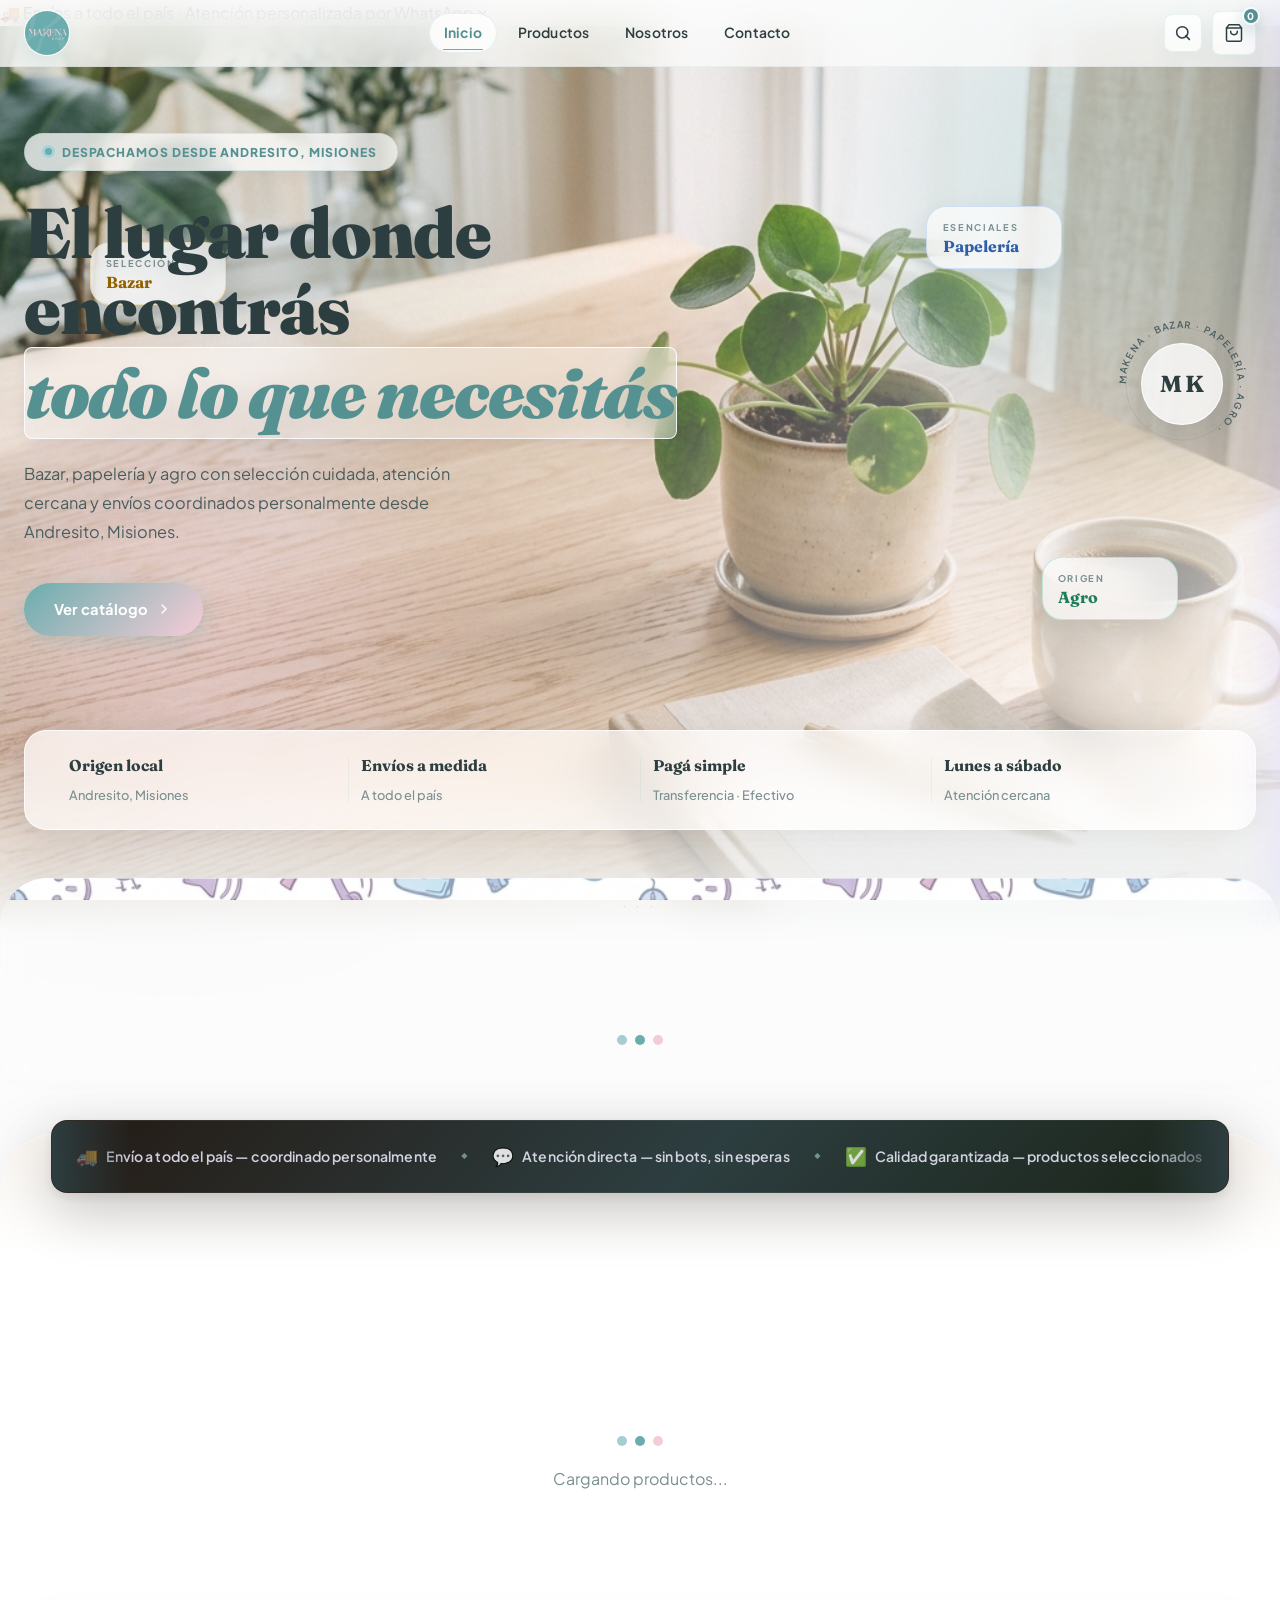
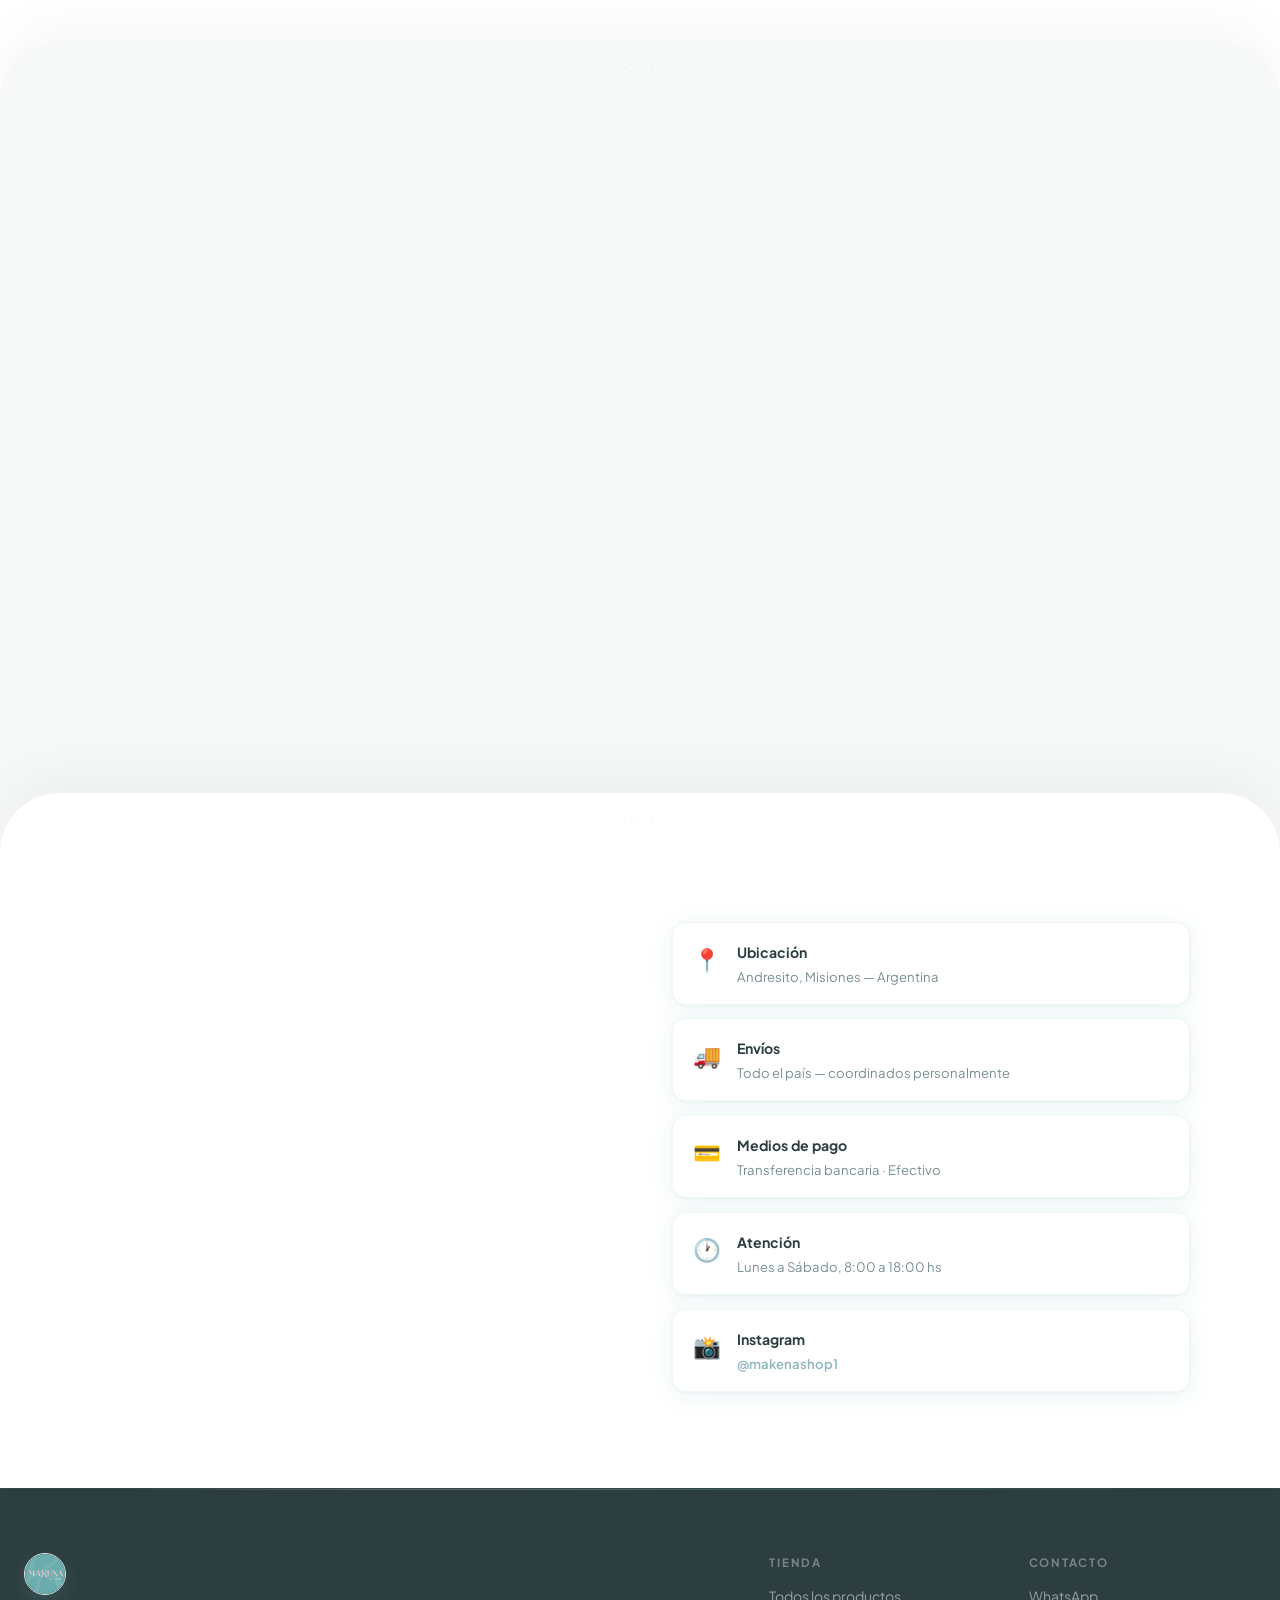
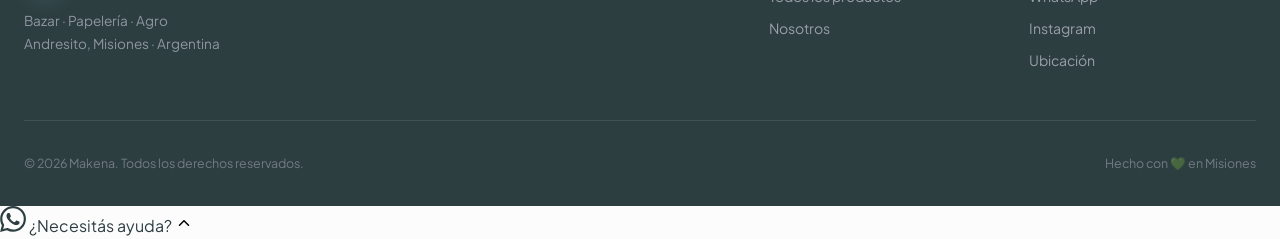
==== commit ef916e0b: "vvv" ====
--- a/index.html
+++ b/index.html
@@ -94,6 +94,22 @@
       <div class="hero-glow hero-glow-2"></div>
       <div class="hero-glow hero-glow-3"></div>
 
+      <span class="deco-el deco-pill deco-pill-bazar" style="top: 24%; left: 7%; animation-delay: 0s;">
+        <span class="deco-pill-kicker">Selección</span>
+        <strong>Bazar</strong>
+      </span>
+      <span class="deco-el deco-pill deco-pill-papel" style="top: 20%; right: 17%; animation-delay: 0.8s;">
+        <span class="deco-pill-kicker">Esenciales</span>
+        <strong>Papelería</strong>
+      </span>
+      <span class="deco-el deco-pill deco-pill-agro" style="top: 59%; right: 8%; animation-delay: 1.5s;">
+        <span class="deco-pill-kicker">Origen</span>
+        <strong>Agro</strong>
+      </span>
+
+      <!-- CONTENEDOR DE HOJAS CAYENDO -->
+      <div class="leaf-container" id="leafContainer"></div>
+
       <div class="hero-inner">
         <div class="hero-left">
           <div class="hero-pill">
@@ -101,61 +117,32 @@
             Despachamos desde Andresito, Misiones
           </div>
           <h1 class="hero-title">
-          Una tienda clara, cercana y práctica<br>
-          <em>para comprar mejor</em>
+          El lugar donde encontrás<br>
+          <em>todo lo que necesitás</em>
           </h1>
-          <p class="hero-sub">Bazar, papelería y agro con selección cuidada, compra asistida por WhatsApp y envíos coordinados personalmente desde Andresito, Misiones.</p>
+          <p class="hero-sub">Bazar, papelería y agro con selección cuidada, atención cercana y envíos coordinados personalmente desde Andresito, Misiones.</p>
           <div class="hero-actions">
             <a href="#productos" class="btn btn-hero-primary">
               Ver catálogo
               <svg width="16" height="16" viewBox="0 0 24 24" fill="none" stroke="currentColor" stroke-width="2" stroke-linecap="round" stroke-linejoin="round"><path d="m9 18 6-6-6-6"/></svg>
             </a>
-            <a href="#contacto" class="btn btn-email">
-              Hacer una consulta
-            </a>
-          </div>
-          <div class="hero-points">
-            <div class="hero-point">
-              <strong>Atención real</strong>
-              <span>Respondemos nosotros, sin bots ni pasos de más.</span>
-            </div>
-            <div class="hero-point">
-              <strong>Compra simple</strong>
-              <span>Podés seguir por la web o cerrar tu pedido por WhatsApp.</span>
-            </div>
           </div>
         </div>
 
         <div class="hero-right">
-          <article class="hero-panel reveal">
-            <span class="hero-panel-kicker">Compra acompañada</span>
-            <h3>Una tienda familiar pensada para resolver compras cotidianas con atención humana.</h3>
-            <p class="hero-panel-copy">Reunimos hogar, oficina y campo en un catálogo simple, con seguimiento cercano y alternativas de compra claras.</p>
-            <div class="hero-panel-list">
-              <div class="hero-panel-item">
-                <strong>Respuesta rápida</strong>
-                <span>Coordinamos stock, envío y dudas por WhatsApp.</span>
-              </div>
-              <div class="hero-panel-item">
-                <strong>Selección cuidada</strong>
-                <span>Trabajamos con productos elegidos por utilidad y calidad.</span>
-              </div>
-              <div class="hero-panel-item">
-                <strong>Pago simple</strong>
-                <span>Transferencia, efectivo o compra desde la tienda web.</span>
-              </div>
-            </div>
-            <div class="hero-panel-footer">
-              <div>
-                <span>Atención</span>
-                <strong>Lunes a sábado</strong>
-              </div>
-              <div>
-                <span>Origen</span>
-                <strong>Andresito, Misiones</strong>
-              </div>
-            </div>
-          </article>
+          <div class="hero-ring-wrap">
+            <svg viewBox="0 0 200 200" class="hero-ring-svg" xmlns="http://www.w3.org/2000/svg">
+              <defs>
+                <path id="rp" d="M100,100 m-76,0 a76,76 0 1,1 152,0 a76,76 0 1,1 -152,0"/>
+              </defs>
+              <circle cx="100" cy="100" r="76" fill="none" stroke="currentColor" stroke-width="0.8" opacity="0.15"/>
+              <circle cx="100" cy="100" r="70" fill="none" stroke="currentColor" stroke-width="0.4" stroke-dasharray="3 6" opacity="0.2"/>
+              <text letter-spacing="3.5" font-size="10.5" font-weight="600">
+                <textPath href="#rp" startOffset="0%">MAKENA · BAZAR · PAPELERÍA · AGRO · </textPath>
+              </text>
+            </svg>
+            <div class="hero-ring-center">MK</div>
+          </div>
         </div>
       </div>
 
@@ -176,43 +163,46 @@
         <p class="eyebrow">Todas nuestras categorías</p>
         <h2>Explora por rubro</h2>
       </div>
-      <div class="categories-shell reveal">
-        <div class="categories-shell-head">
-          <p>Elegí una categoría para filtrar el catálogo y encontrar más rápido lo que necesitás.</p>
-          <span>Catálogo conectado a la tienda web</span>
-        </div>
-        <div class="categories-grid reveal-group" id="categoriesGrid">
-          <div class="loading-dots" style="grid-column: 1/-1; justify-self: center; margin: 2rem 0;">
-            <span></span><span></span><span></span>
-          </div>
+      <div class="categories-grid reveal-group" id="categoriesGrid">
+        <div class="loading-dots" style="grid-column: 1/-1; justify-self: center; margin: 2rem 0;">
+          <span></span><span></span><span></span>
         </div>
       </div>
     </section>
 
-    <section class="trust-band">
-      <div class="trust-band-inner reveal-group">
-        <article class="trust-card reveal">
-          <span class="trust-card-icon">🚚</span>
-          <strong>Envíos coordinados</strong>
-          <p>Despachamos a todo el país con seguimiento personal del pedido.</p>
-        </article>
-        <article class="trust-card reveal">
-          <span class="trust-card-icon">💬</span>
-          <strong>Atención humana</strong>
-          <p>Respondemos consultas, stock y formas de compra de manera directa.</p>
-        </article>
-        <article class="trust-card reveal">
-          <span class="trust-card-icon">💳</span>
-          <strong>Pago simple</strong>
-          <p>Podés comprar desde la web o cerrar tu pedido por WhatsApp.</p>
-        </article>
-        <article class="trust-card reveal">
-          <span class="trust-card-icon">🌿</span>
-          <strong>Negocio familiar</strong>
-          <p>Vendemos desde Andresito, Misiones, con foco en cercanía y confianza.</p>
-        </article>
-      </div>
-    </section>
+    <!-- BENEFICIOS BRIDGE -->
+    <div class="marquee-strip">
+      <div class="marquee-track">
+        <div class="marquee-content">
+          <span class="marquee-item"><span class="marquee-icon">🚚</span> Envío a todo el país — coordinado personalmente</span>
+          <span class="marquee-sep">◆</span>
+          <span class="marquee-item"><span class="marquee-icon">💬</span> Atención directa — sin bots, sin esperas</span>
+          <span class="marquee-sep">◆</span>
+          <span class="marquee-item"><span class="marquee-icon">✅</span> Calidad garantizada — productos seleccionados</span>
+          <span class="marquee-sep">◆</span>
+          <span class="marquee-item"><span class="marquee-icon">🌿</span> Origen Andresito, Misiones — tienda familiar</span>
+          <span class="marquee-sep">◆</span>
+          <span class="marquee-item"><span class="marquee-icon">💳</span> Transferencia y efectivo — pagá como quieras</span>
+          <span class="marquee-sep">◆</span>
+          <span class="marquee-item"><span class="marquee-icon">📦</span> Bazar · Papelería · Agro — todo en un solo lugar</span>
+          <span class="marquee-sep">◆</span>
+        </div>
+        <div class="marquee-content" aria-hidden="true">
+          <span class="marquee-item"><span class="marquee-icon">🚚</span> Envío a todo el país — coordinado personalmente</span>
+          <span class="marquee-sep">◆</span>
+          <span class="marquee-item"><span class="marquee-icon">💬</span> Atención directa — sin bots, sin esperas</span>
+          <span class="marquee-sep">◆</span>
+          <span class="marquee-item"><span class="marquee-icon">✅</span> Calidad garantizada — productos seleccionados</span>
+          <span class="marquee-sep">◆</span>
+          <span class="marquee-item"><span class="marquee-icon">🌿</span> Origen Andresito, Misiones — tienda familiar</span>
+          <span class="marquee-sep">◆</span>
+          <span class="marquee-item"><span class="marquee-icon">💳</span> Transferencia y efectivo — pagá como quieras</span>
+          <span class="marquee-sep">◆</span>
+          <span class="marquee-item"><span class="marquee-icon">📦</span> Bazar · Papelería · Agro — todo en un solo lugar</span>
+          <span class="marquee-sep">◆</span>
+        </div>
+      </div>
+    </div>
 
     <!-- PRODUCTOS -->
     <section class="products-section" id="productos">
@@ -220,11 +210,6 @@
         <div class="products-head-left">
           <p class="eyebrow">Catálogo</p>
           <h2>Nuestros productos</h2>
-          <p class="products-lead">Explorá el catálogo, abrí cada ficha y, si necesitás ayuda, te acompañamos personalmente para cerrar la compra.</p>
-        </div>
-        <div class="products-head-note">
-          <strong>Compra asistida</strong>
-          <span>Si no encontrás algo o querés coordinar envío, te respondemos por WhatsApp.</span>
         </div>
       </div>
 
@@ -254,39 +239,24 @@
     <section class="section about-section" id="nosotros">
       <div class="about-grid">
         <div class="about-left reveal">
-          <div class="about-panel">
-            <p class="eyebrow about-panel-eyebrow">Tienda de cercanía</p>
-            <h3>Una marca familiar, práctica y confiable.</h3>
-            <p>Combinamos hogar, oficina y campo para ayudarte a resolver compras reales en un solo lugar, con una experiencia simple y acompañada.</p>
-            <div class="about-stat-pills">
-              <div class="stat-pill"><strong>Misiones</strong><span>Argentina</span></div>
-              <div class="stat-pill"><strong>Atención</strong><span>Personalizada</span></div>
-            </div>
-            <div class="about-mini-grid">
-              <div class="about-mini-card">
-                <strong>Atención humana</strong>
-                <span>Respondemos nosotros, sin automatismos.</span>
-              </div>
-              <div class="about-mini-card">
-                <strong>Selección útil</strong>
-                <span>Productos pensados para el día a día.</span>
-              </div>
-              <div class="about-mini-card">
-                <strong>Compra flexible</strong>
-                <span>Web o WhatsApp, según te resulte más cómodo.</span>
-              </div>
-              <div class="about-mini-card">
-                <strong>Seguimiento real</strong>
-                <span>Te acompañamos hasta la entrega.</span>
-              </div>
-            </div>
+          <div class="about-mosaic">
+            <div class="mosaic-cell mc-big">🌾</div>
+            <div class="mosaic-cell">📦</div>
+            <div class="mosaic-cell">🏠</div>
+            <div class="mosaic-cell">📎</div>
+            <div class="mosaic-cell mc-big">🌿</div>
+            <div class="mosaic-cell">✂️</div>
+          </div>
+          <div class="about-stat-pills">
+            <div class="stat-pill"><strong>Misiones</strong><span>Argentina</span></div>
+            <div class="stat-pill"><strong>Familiar</strong><span>Tienda</span></div>
           </div>
         </div>
         <div class="about-right reveal">
           <p class="eyebrow">Quiénes somos</p>
-          <h2>Makena Shop nació en Andresito<br><em>y creció con una idea simple.</em></h2>
-          <p>Queríamos reunir productos útiles, buena atención y una forma de comprar sin complicaciones. Por eso hoy combinamos bazar, papelería y agro en un mismo espacio.</p>
-          <p>Trabajamos con proveedores seleccionados y nos ocupamos personalmente de cada pedido para que la experiencia se sienta cercana, clara y confiable.</p>
+          <h2>Makena Shop nació<br><em>del campo.</em></h2>
+          <p>Somos una tienda familiar con raíces en Andresito, Misiones. Empezamos vendiendo insumos agro y hoy sumamos bazar y papelería para acompañarte en cada momento del día.</p>
+          <p>Trabajamos con proveedores de calidad y nos ocupamos personalmente de cada envío — nada se terceriza.</p>
           <ul class="about-checks">
             <li>
               <div class="check-icon">✓</div>
@@ -312,10 +282,6 @@
           <p class="eyebrow">Hablemos</p>
           <h2>¿Tenés alguna<br>consulta?</h2>
           <p>Escribinos por WhatsApp o Instagram y te respondemos a la brevedad. Seguinos en redes para ver novedades.</p>
-          <div class="contact-note">
-            <strong>Respuesta clara y rápida</strong>
-            <p>Si no ves un producto en el catálogo, también podés consultarlo directo y te ayudamos a resolverlo.</p>
-          </div>
           <div class="contact-btns">
             <a href="https://wa.me/5493757000000" class="btn btn-wa" target="_blank" rel="noreferrer">
               <svg width="20" height="20" viewBox="0 0 24 24" fill="currentColor"><path d="M17.472 14.382c-.297-.149-1.758-.867-2.03-.967-.273-.099-.471-.148-.67.15-.197.297-.767.966-.94 1.164-.173.199-.347.223-.644.075-.297-.15-1.255-.463-2.39-1.475-.883-.788-1.48-1.761-1.653-2.059-.173-.297-.018-.458.13-.606.134-.133.298-.347.446-.52.149-.174.198-.298.298-.497.099-.198.05-.371-.025-.52-.075-.149-.669-1.612-.916-2.207-.242-.579-.487-.5-.669-.51-.173-.008-.371-.01-.57-.01-.198 0-.52.074-.792.372-.272.297-1.04 1.016-1.04 2.479 0 1.462 1.065 2.875 1.213 3.074.149.198 2.096 3.2 5.077 4.487.709.306 1.262.489 1.694.625.712.227 1.36.195 1.871.118.571-.085 1.758-.719 2.006-1.413.248-.694.248-1.289.173-1.413-.074-.124-.272-.198-.57-.347m-5.421 7.403h-.004a9.87 9.87 0 0 1-5.031-1.378l-.361-.214-3.741.982.998-3.648-.235-.374a9.86 9.86 0 0 1-1.51-5.26c.001-5.45 4.436-9.884 9.888-9.884 2.64 0 5.122 1.03 6.988 2.898a9.825 9.825 0 0 1 2.893 6.994c-.003 5.45-4.437 9.884-9.885 9.884m8.413-18.297A11.815 11.815 0 0 0 12.05 0C5.495 0 .16 5.335.157 11.892c0 2.096.547 4.142 1.588 5.945L.057 24l6.305-1.654a11.882 11.882 0 0 0 5.683 1.448h.005c6.554 0 11.89-5.335 11.893-11.893a11.821 11.821 0 0 0-3.48-8.413Z"/></svg>
@@ -399,7 +365,6 @@
         </div>
         <div class="pm-info">
           <div class="pm-head">
-            <span class="pm-tag" id="pmTag">Categoría</span>
             <h2 id="pmTitle">Cargando...</h2>
             <div class="pm-price-row">
               <span class="pm-price" id="pmPrice">$0</span>
@@ -481,4 +446,4 @@
   <script src="https://unpkg.com/lenis@1.1.13/dist/lenis.min.js"></script>
   <script src="app.js" defer></script>
 </body>
-</html>
+</html>
--- a/style.css
+++ b/style.css
@@ -54,1066 +54,6 @@
   --transition: 0.22s ease;
   --shadow: 0 4px 24px rgba(107, 173, 174, 0.12), 0 1px 4px rgba(0, 0, 0, 0.05);
   --shadow-lg: 0 16px 48px rgba(107, 173, 174, 0.18), 0 4px 12px rgba(0, 0, 0, 0.07);
-}
-
-/* ============================================================
-   PROFESSIONAL REFRESH
-   ============================================================ */
-
-:root {
-  --bg: #f6f3ee;
-  --bg-2: #f1ece5;
-  --bg-3: #e7e1d8;
-  --surface: #ffffff;
-  --surface-2: #fbf8f2;
-  --border: rgba(32, 48, 51, 0.08);
-  --border-2: rgba(32, 48, 51, 0.14);
-  --ink: #203033;
-  --ink-2: #526568;
-  --ink-3: #7b8b8d;
-  --celeste: #7da3a5;
-  --celeste-2: #5f8486;
-  --celeste-bg: rgba(125, 163, 165, 0.12);
-  --rosa: #dccac2;
-  --rosa-2: #bf9f91;
-  --rosa-bg: rgba(220, 202, 194, 0.18);
-  --lila: #d7ddda;
-  --lila-2: #758789;
-  --lila-bg: rgba(215, 221, 218, 0.18);
-  --accent: #5f8486;
-  --accent-2: #4d6f71;
-  --accent-glow: rgba(95, 132, 134, 0.16);
-  --shadow: 0 10px 28px rgba(32, 48, 51, 0.08), 0 1px 2px rgba(0, 0, 0, 0.03);
-  --shadow-lg: 0 24px 48px rgba(32, 48, 51, 0.12), 0 6px 18px rgba(0, 0, 0, 0.04);
-}
-
-body {
-  background: linear-gradient(180deg, #f7f4ef 0%, #ffffff 56%);
-  color: var(--ink);
-}
-
-main {
-  overflow: clip;
-}
-
-.announce-bar {
-  background: #223437;
-  color: rgba(255, 255, 255, 0.9);
-}
-
-.announce-inner {
-  max-width: 1180px;
-  margin: 0 auto;
-}
-
-.navbar-inner,
-.hero-inner,
-.hero-bar,
-.products-head,
-.products-grid,
-.load-more-wrap,
-.about-grid,
-.contact-inner,
-.footer-top,
-.footer-bottom {
-  max-width: 1180px;
-}
-
-.logo-img {
-  border-color: rgba(255, 255, 255, 0.94);
-  box-shadow: 0 10px 24px rgba(32, 48, 51, 0.1);
-}
-
-.nav-link {
-  font-size: 0.9rem;
-}
-
-.btn {
-  border-radius: 14px;
-  font-weight: 600;
-}
-
-.btn-hero-primary {
-  background: var(--ink);
-  box-shadow: 0 14px 28px rgba(32, 48, 51, 0.15);
-}
-
-.btn-hero-primary:hover {
-  background: #172427;
-  box-shadow: 0 18px 32px rgba(32, 48, 51, 0.2);
-  filter: none;
-}
-
-.btn-email {
-  background: rgba(255, 255, 255, 0.78);
-  color: var(--ink);
-  border: 1px solid rgba(32, 48, 51, 0.12);
-  box-shadow: none;
-}
-
-.btn-email:hover {
-  background: #ffffff;
-  border-color: rgba(32, 48, 51, 0.18);
-  color: var(--ink);
-}
-
-.hero {
-  position: relative;
-  top: auto;
-  min-height: auto;
-  padding: 8.2rem 1.5rem 4.25rem;
-  background-image:
-    linear-gradient(180deg, rgba(247, 244, 239, 0.94) 0%, rgba(247, 244, 239, 0.84) 50%, rgba(247, 244, 239, 0.96) 100%),
-    url('img/hero-bg.jpg');
-  background-position: center 22%;
-  background-size: cover;
-}
-
-.hero-noise,
-.hero-glow,
-.deco-el,
-.leaf-container {
-  display: none !important;
-}
-
-.hero::after {
-  height: 120px;
-  background: linear-gradient(to bottom, transparent, #f5efe8);
-}
-
-.hero-inner {
-  grid-template-columns: minmax(0, 1.05fr) minmax(320px, 0.95fr);
-  gap: 3rem;
-  align-items: stretch;
-  padding: 1rem 0 2.5rem;
-}
-
-.hero-left {
-  max-width: 620px;
-}
-
-.hero-pill {
-  background: rgba(255, 255, 255, 0.88);
-  color: var(--ink-2);
-  border-color: rgba(32, 48, 51, 0.08);
-  box-shadow: none;
-}
-
-.hero-title {
-  font-size: clamp(2.7rem, 5vw, 4.8rem);
-  letter-spacing: -0.04em;
-  text-shadow: none;
-}
-
-.hero-title em {
-  color: var(--accent-2);
-  background: none;
-  border: none;
-  box-shadow: none;
-  padding: 0;
-}
-
-.hero-sub {
-  max-width: 560px;
-  font-size: 1.05rem;
-  color: var(--ink-2);
-  text-shadow: none;
-  margin-bottom: 1.6rem;
-}
-
-.hero-actions {
-  gap: 0.9rem;
-  margin-bottom: 1.4rem;
-}
-
-.hero-points {
-  display: grid;
-  grid-template-columns: repeat(2, minmax(0, 1fr));
-  gap: 0.9rem;
-}
-
-.hero-point {
-  padding: 1rem 1.1rem;
-  border-radius: 18px;
-  background: rgba(255, 255, 255, 0.72);
-  border: 1px solid rgba(32, 48, 51, 0.08);
-  box-shadow: var(--shadow);
-}
-
-.hero-point strong {
-  display: block;
-  font-size: 0.92rem;
-  margin-bottom: 0.2rem;
-  color: var(--ink);
-}
-
-.hero-point span {
-  display: block;
-  font-size: 0.82rem;
-  line-height: 1.55;
-  color: var(--ink-3);
-}
-
-.hero-right {
-  align-items: stretch;
-}
-
-.hero-panel {
-  height: 100%;
-  padding: 1.6rem;
-  border-radius: 28px;
-  background:
-    linear-gradient(180deg, rgba(255, 255, 255, 0.92) 0%, rgba(250, 247, 242, 0.92) 100%);
-  border: 1px solid rgba(32, 48, 51, 0.08);
-  box-shadow: 0 24px 60px rgba(32, 48, 51, 0.1);
-}
-
-.hero-panel-kicker {
-  display: inline-block;
-  margin-bottom: 0.9rem;
-  font-size: 0.72rem;
-  font-weight: 700;
-  letter-spacing: 0.18em;
-  text-transform: uppercase;
-  color: var(--accent-2);
-}
-
-.hero-panel h3 {
-  font-size: clamp(1.45rem, 2vw, 1.9rem);
-  margin-bottom: 0.9rem;
-  color: var(--ink);
-}
-
-.hero-panel-copy {
-  margin-bottom: 1.25rem;
-  color: var(--ink-2);
-  font-size: 0.94rem;
-  line-height: 1.75;
-}
-
-.hero-panel-list {
-  display: grid;
-  gap: 0.8rem;
-}
-
-.hero-panel-item {
-  padding: 0.95rem 1rem;
-  border-radius: 18px;
-  background: rgba(255, 255, 255, 0.9);
-  border: 1px solid rgba(32, 48, 51, 0.08);
-}
-
-.hero-panel-item strong {
-  display: block;
-  margin-bottom: 0.18rem;
-  font-size: 0.9rem;
-  color: var(--ink);
-}
-
-.hero-panel-item span {
-  font-size: 0.8rem;
-  color: var(--ink-3);
-  line-height: 1.55;
-}
-
-.hero-panel-footer {
-  display: grid;
-  grid-template-columns: repeat(2, minmax(0, 1fr));
-  gap: 0.8rem;
-  margin-top: 1.25rem;
-}
-
-.hero-panel-footer div {
-  padding-top: 0.9rem;
-  border-top: 1px solid rgba(32, 48, 51, 0.08);
-}
-
-.hero-panel-footer span {
-  display: block;
-  font-size: 0.72rem;
-  letter-spacing: 0.08em;
-  text-transform: uppercase;
-  color: var(--ink-3);
-  margin-bottom: 0.28rem;
-}
-
-.hero-panel-footer strong {
-  display: block;
-  color: var(--ink);
-  font-size: 0.92rem;
-}
-
-.hero-bar {
-  margin-top: 1.1rem;
-  background: rgba(255, 255, 255, 0.86);
-  border-color: rgba(32, 48, 51, 0.08);
-  box-shadow: 0 18px 40px rgba(32, 48, 51, 0.08);
-  padding: 1.1rem 1.4rem;
-}
-
-.hero-bar-item strong {
-  font-size: 0.95rem;
-  margin-bottom: 0.12rem;
-}
-
-.hero-bar-item span {
-  font-size: 0.76rem;
-  letter-spacing: 0.01em;
-}
-
-#categoriasAPI {
-  background: linear-gradient(180deg, #f5efe8 0%, #f7f4ee 100%);
-  padding: 3.5rem 1.5rem 2rem;
-}
-
-#categoriasAPI::after,
-.categories-dynamic-section::before {
-  display: none;
-}
-
-.section-head {
-  margin-bottom: 2rem;
-}
-
-.categories-shell {
-  max-width: 1180px;
-  margin: 0 auto;
-  padding: 1.3rem;
-  border-radius: 30px;
-  background: rgba(255, 255, 255, 0.7);
-  border: 1px solid rgba(32, 48, 51, 0.08);
-  box-shadow: var(--shadow);
-}
-
-.categories-shell-head {
-  display: flex;
-  align-items: baseline;
-  justify-content: space-between;
-  gap: 1rem;
-  margin-bottom: 1rem;
-}
-
-.categories-shell-head p {
-  font-size: 0.95rem;
-  color: var(--ink-2);
-}
-
-.categories-shell-head span {
-  font-size: 0.78rem;
-  color: var(--ink-3);
-  white-space: nowrap;
-}
-
-.categories-grid {
-  grid-template-columns: repeat(auto-fit, minmax(210px, 1fr));
-  gap: 0.9rem;
-}
-
-.category-pill {
-  justify-content: flex-start;
-  gap: 0.85rem;
-  padding: 1rem 1.05rem;
-  border-radius: 18px;
-  background: #ffffff;
-  border: 1px solid rgba(32, 48, 51, 0.08);
-  box-shadow: none;
-  text-align: left;
-}
-
-.category-pill:hover {
-  transform: translateY(-2px);
-  background: rgba(255, 255, 255, 0.98);
-  border-color: rgba(95, 132, 134, 0.22);
-  box-shadow: 0 16px 28px rgba(32, 48, 51, 0.06);
-  filter: none;
-}
-
-.category-pill.active {
-  border-color: rgba(95, 132, 134, 0.24);
-  background: linear-gradient(180deg, rgba(255, 255, 255, 1) 0%, rgba(243, 248, 248, 1) 100%);
-  box-shadow: 0 18px 30px rgba(95, 132, 134, 0.08);
-}
-
-.category-pill-icon {
-  width: 42px;
-  height: 42px;
-  border-radius: 14px;
-  background: var(--surface-2);
-  border: 1px solid rgba(32, 48, 51, 0.08);
-  display: inline-flex;
-  align-items: center;
-  justify-content: center;
-  font-size: 1.05rem;
-  flex-shrink: 0;
-}
-
-.category-pill-copy {
-  display: flex;
-  flex-direction: column;
-  gap: 0.15rem;
-  min-width: 0;
-}
-
-.category-pill-title {
-  color: var(--ink);
-  font-size: 0.92rem;
-}
-
-.category-pill-count {
-  display: block;
-  color: var(--ink-3);
-  font-size: 0.74rem;
-}
-
-.trust-band {
-  position: relative;
-  z-index: 4;
-  padding: 0 1.5rem;
-  margin-top: -0.4rem;
-}
-
-.trust-band-inner {
-  max-width: 1180px;
-  margin: 0 auto;
-  display: grid;
-  grid-template-columns: repeat(4, minmax(0, 1fr));
-  gap: 1rem;
-}
-
-.trust-card {
-  padding: 1.2rem 1.15rem;
-  border-radius: 22px;
-  background: #ffffff;
-  border: 1px solid rgba(32, 48, 51, 0.08);
-  box-shadow: var(--shadow);
-}
-
-.trust-card-icon {
-  display: inline-flex;
-  width: 40px;
-  height: 40px;
-  align-items: center;
-  justify-content: center;
-  border-radius: 14px;
-  background: var(--surface-2);
-  margin-bottom: 0.75rem;
-  font-size: 1rem;
-}
-
-.trust-card strong {
-  display: block;
-  margin-bottom: 0.25rem;
-  font-size: 0.94rem;
-  color: var(--ink);
-}
-
-.trust-card p {
-  font-size: 0.82rem;
-  line-height: 1.6;
-  color: var(--ink-3);
-}
-
-.products-section {
-  background: linear-gradient(180deg, #f4eee7 0%, #ffffff 220px);
-  padding-top: 4.75rem;
-  padding-bottom: 7rem;
-  margin-top: -1.1rem;
-  border-top-left-radius: 44px;
-  border-top-right-radius: 44px;
-  box-shadow: none;
-}
-
-.products-section::before {
-  display: none;
-}
-
-.products-head {
-  margin-bottom: 2.5rem;
-  display: grid;
-  grid-template-columns: minmax(0, 1fr) minmax(280px, 360px);
-  gap: 1.5rem;
-  align-items: end;
-}
-
-.products-head-left {
-  max-width: 720px;
-}
-
-.products-lead {
-  margin-top: 0.85rem;
-  color: var(--ink-2);
-  font-size: 0.96rem;
-  line-height: 1.8;
-}
-
-.products-head-note {
-  padding: 1.15rem 1.2rem;
-  border-radius: 20px;
-  background: rgba(255, 255, 255, 0.82);
-  border: 1px solid rgba(32, 48, 51, 0.08);
-  box-shadow: var(--shadow);
-}
-
-.products-head-note strong {
-  display: block;
-  margin-bottom: 0.2rem;
-  color: var(--ink);
-  font-size: 0.92rem;
-}
-
-.products-head-note span {
-  font-size: 0.82rem;
-  color: var(--ink-3);
-  line-height: 1.6;
-}
-
-.products-grid {
-  grid-template-columns: repeat(auto-fill, minmax(245px, 1fr));
-  gap: 1.35rem;
-}
-
-.product-card {
-  background: #ffffff;
-  border: 1px solid rgba(32, 48, 51, 0.08);
-  border-radius: 22px;
-  box-shadow: 0 10px 28px rgba(32, 48, 51, 0.05);
-  overflow: hidden;
-}
-
-.product-card:hover {
-  transform: translateY(-6px);
-  border-color: rgba(32, 48, 51, 0.12);
-  background: #ffffff;
-  box-shadow: 0 20px 38px rgba(32, 48, 51, 0.1);
-}
-
-.product-img-wrap {
-  background: linear-gradient(180deg, #f7f2ec 0%, #f3ece5 100%);
-}
-
-.product-card:hover .product-img {
-  transform: scale(1.04);
-}
-
-.product-badges {
-  position: absolute;
-  top: 0.95rem;
-  left: 0.95rem;
-  right: 0.95rem;
-  display: flex;
-  justify-content: space-between;
-  align-items: flex-start;
-  gap: 0.5rem;
-  z-index: 3;
-}
-
-.product-tag,
-.badge-sale,
-.product-status {
-  display: inline-flex;
-  align-items: center;
-  justify-content: center;
-  min-height: 30px;
-  border-radius: 999px;
-  padding: 0.3rem 0.7rem;
-  font-size: 0.7rem;
-  font-weight: 700;
-  letter-spacing: 0.05em;
-  text-transform: uppercase;
-}
-
-.product-tag {
-  background: rgba(255, 255, 255, 0.9);
-  color: var(--ink);
-  border: 1px solid rgba(32, 48, 51, 0.08);
-}
-
-.badge-sale {
-  background: #b86f53;
-  color: #fff;
-  box-shadow: none;
-}
-
-.product-status {
-  background: rgba(255, 255, 255, 0.9);
-  border: 1px solid rgba(32, 48, 51, 0.08);
-}
-
-.product-status.available {
-  color: #2b7a5f;
-}
-
-.product-status.unavailable {
-  color: #8b6d61;
-}
-
-.wishlist-btn {
-  display: none !important;
-}
-
-.product-body {
-  padding: 1.2rem 1.2rem 1.25rem;
-}
-
-.product-copy {
-  display: flex;
-  flex-direction: column;
-  gap: 0.1rem;
-  flex: 1;
-}
-
-.product-name {
-  font-size: 1rem;
-  color: var(--ink);
-}
-
-.product-desc {
-  color: var(--ink-3);
-  font-size: 0.8rem;
-  line-height: 1.6;
-  -webkit-line-clamp: 3;
-}
-
-.product-foot {
-  flex-direction: column;
-  align-items: flex-start;
-  gap: 1rem;
-  padding-top: 1rem;
-  border-top-color: rgba(32, 48, 51, 0.08);
-}
-
-.product-price-block {
-  display: flex;
-  flex-direction: column;
-  gap: 0.18rem;
-}
-
-.product-price-row {
-  display: flex;
-  align-items: baseline;
-  gap: 0.45rem;
-  flex-wrap: wrap;
-}
-
-.product-price {
-  color: var(--ink);
-  font-size: 1.2rem;
-}
-
-.product-compare {
-  font-size: 0.78rem;
-  color: #a09085;
-}
-
-.product-price-note {
-  font-size: 0.74rem;
-  color: var(--ink-3);
-}
-
-.product-actions {
-  width: 100%;
-  gap: 0.55rem;
-}
-
-.buy-btn,
-.add-btn {
-  flex: 1;
-  height: 42px;
-  border-radius: 12px;
-  font-size: 0.83rem;
-  font-weight: 700;
-  letter-spacing: 0;
-  text-transform: none;
-  box-shadow: none;
-}
-
-.buy-btn {
-  background: transparent;
-  color: var(--ink);
-  border: 1px solid rgba(32, 48, 51, 0.12);
-}
-
-.buy-btn:hover {
-  background: rgba(32, 48, 51, 0.04);
-  color: var(--ink);
-  transform: translateY(-1px);
-  box-shadow: none;
-}
-
-.add-btn {
-  background: var(--ink);
-  color: #ffffff;
-  border: 1px solid var(--ink);
-}
-
-.add-btn:hover {
-  background: #172427;
-  color: #ffffff;
-  border-color: #172427;
-}
-
-.add-btn:disabled {
-  background: #f3efea;
-  color: #a6978c;
-  border-color: rgba(32, 48, 51, 0.08);
-}
-
-.about-section {
-  background: #f5f0e8;
-  padding: 5.8rem 1.5rem;
-  margin-top: 0;
-  border-top-left-radius: 44px;
-  border-top-right-radius: 44px;
-  box-shadow: none;
-}
-
-.about-section::before {
-  display: none;
-}
-
-.about-grid {
-  gap: 3rem;
-  align-items: start;
-}
-
-.about-panel {
-  padding: 1.8rem;
-  border-radius: 28px;
-  background: rgba(255, 255, 255, 0.8);
-  border: 1px solid rgba(32, 48, 51, 0.08);
-  box-shadow: var(--shadow);
-}
-
-.about-panel h3 {
-  margin-bottom: 0.75rem;
-  color: var(--ink);
-  font-size: 1.75rem;
-}
-
-.about-panel p {
-  color: var(--ink-2);
-  font-size: 0.92rem;
-  line-height: 1.75;
-}
-
-.about-panel-eyebrow {
-  margin-bottom: 0.9rem;
-}
-
-.about-stat-pills {
-  margin-top: 1.2rem;
-  margin-bottom: 1.2rem;
-}
-
-.stat-pill {
-  padding: 0.8rem 1rem;
-  border-radius: 18px;
-  box-shadow: none;
-  background: #ffffff;
-}
-
-.about-mini-grid {
-  display: grid;
-  grid-template-columns: repeat(2, minmax(0, 1fr));
-  gap: 0.8rem;
-}
-
-.about-mini-card {
-  padding: 0.95rem 1rem;
-  border-radius: 18px;
-  background: rgba(255, 255, 255, 0.92);
-  border: 1px solid rgba(32, 48, 51, 0.08);
-}
-
-.about-mini-card strong {
-  display: block;
-  margin-bottom: 0.2rem;
-  font-size: 0.88rem;
-  color: var(--ink);
-}
-
-.about-mini-card span {
-  display: block;
-  font-size: 0.78rem;
-  line-height: 1.5;
-  color: var(--ink-3);
-}
-
-.about-right h2 {
-  max-width: 14ch;
-}
-
-.about-checks {
-  gap: 0.9rem;
-}
-
-.about-checks li {
-  padding: 1rem 1.05rem;
-  border-radius: 20px;
-  background: rgba(255, 255, 255, 0.64);
-  border: 1px solid rgba(32, 48, 51, 0.08);
-}
-
-.check-icon {
-  background: #ffffff;
-  border-color: rgba(32, 48, 51, 0.08);
-  color: var(--accent-2);
-}
-
-.contact-section {
-  background: #ffffff;
-  padding: 5.4rem 1.5rem 4rem;
-  margin-top: 0;
-  border-top-left-radius: 44px;
-  border-top-right-radius: 44px;
-  box-shadow: none;
-}
-
-.contact-section::before {
-  display: none;
-}
-
-.contact-inner {
-  gap: 2.5rem;
-}
-
-.contact-left {
-  padding: 1.8rem;
-  border-radius: 28px;
-  background: linear-gradient(180deg, rgba(246, 243, 238, 0.96) 0%, rgba(255, 255, 255, 0.96) 100%);
-  border: 1px solid rgba(32, 48, 51, 0.08);
-  box-shadow: var(--shadow);
-}
-
-.contact-note {
-  margin-bottom: 1.35rem;
-  padding: 1rem 1.05rem;
-  border-radius: 18px;
-  background: rgba(255, 255, 255, 0.88);
-  border: 1px solid rgba(32, 48, 51, 0.08);
-}
-
-.contact-note strong {
-  display: block;
-  margin-bottom: 0.2rem;
-  color: var(--ink);
-  font-size: 0.9rem;
-}
-
-.contact-note p {
-  margin: 0;
-  font-size: 0.8rem;
-  color: var(--ink-3);
-  line-height: 1.6;
-}
-
-.contact-btns .btn {
-  min-height: 46px;
-}
-
-.contact-right {
-  display: grid;
-  grid-template-columns: repeat(2, minmax(0, 1fr));
-  gap: 0.95rem;
-}
-
-.contact-card {
-  height: 100%;
-  padding: 1rem 1.05rem;
-  border-radius: 20px;
-  box-shadow: none;
-}
-
-.contact-card:hover {
-  transform: translateY(-2px);
-  border-color: rgba(32, 48, 51, 0.12);
-  box-shadow: var(--shadow);
-  background: #ffffff;
-}
-
-.cc-icon {
-  width: 38px;
-  height: 38px;
-  border-radius: 14px;
-  background: var(--surface-2);
-  display: inline-flex;
-  align-items: center;
-  justify-content: center;
-  font-size: 1rem;
-  margin-top: 0;
-}
-
-.footer {
-  background: #203033;
-  border-top: none;
-  padding: 3.8rem 1.5rem 2rem;
-}
-
-.footer-top {
-  gap: 3rem;
-  border-bottom-color: rgba(255, 255, 255, 0.08);
-}
-
-.footer-brand p,
-.fl-col a,
-.footer-bottom {
-  color: rgba(255, 255, 255, 0.64);
-}
-
-.fl-col strong {
-  color: rgba(255, 255, 255, 0.42);
-}
-
-.footer::before {
-  opacity: 0.16;
-}
-
-.pm-tag {
-  display: inline-flex;
-  align-items: center;
-  justify-content: center;
-  min-height: 28px;
-  padding: 0.25rem 0.65rem;
-  margin-bottom: 0.8rem;
-  border-radius: 999px;
-  background: rgba(32, 48, 51, 0.06);
-  color: var(--ink-2);
-  font-size: 0.72rem;
-  font-weight: 700;
-  letter-spacing: 0.08em;
-  text-transform: uppercase;
-}
-
-.wa-float {
-  border-radius: 18px;
-  box-shadow: 0 18px 28px rgba(32, 48, 51, 0.16);
-}
-
-@media (max-width: 1024px) {
-  .hero-inner,
-  .products-head,
-  .about-grid,
-  .contact-inner {
-    grid-template-columns: 1fr;
-  }
-
-  .hero-panel {
-    max-width: 680px;
-  }
-
-  .trust-band-inner {
-    grid-template-columns: repeat(2, minmax(0, 1fr));
-  }
-
-  .contact-right {
-    grid-template-columns: repeat(2, minmax(0, 1fr));
-  }
-}
-
-@media (max-width: 768px) {
-  .hero {
-    padding: 7.4rem 1rem 3.2rem;
-  }
-
-  .hero-inner {
-    gap: 1.6rem;
-    padding-bottom: 1.5rem;
-  }
-
-  .hero-actions {
-    flex-direction: column;
-    align-items: stretch;
-  }
-
-  .hero-actions .btn {
-    width: 100%;
-  }
-
-  .hero-points,
-  .hero-panel-footer,
-  .about-mini-grid,
-  .trust-band-inner,
-  .contact-right {
-    grid-template-columns: 1fr;
-  }
-
-  .hero-bar {
-    flex-direction: column;
-    align-items: stretch;
-    padding: 1rem;
-    gap: 0.8rem;
-  }
-
-  .hero-bar-item {
-    padding: 0;
-    text-align: left;
-  }
-
-  .hero-bar-sep {
-    display: none;
-  }
-
-  .categories-shell {
-    padding: 1rem;
-  }
-
-  .categories-shell-head {
-    flex-direction: column;
-    align-items: flex-start;
-  }
-
-  .products-section {
-    padding-top: 4rem;
-    border-top-left-radius: 34px;
-    border-top-right-radius: 34px;
-  }
-
-  .products-head-note,
-  .about-panel,
-  .contact-left {
-    padding: 1.35rem;
-  }
-
-  .about-section,
-  .contact-section,
-  .footer {
-    border-top-left-radius: 34px;
-    border-top-right-radius: 34px;
-    padding-left: 1rem;
-    padding-right: 1rem;
-  }
-}
-
-@media (max-width: 520px) {
-  .hero-title {
-    font-size: 2.25rem;
-  }
-
-  .hero-sub,
-  .products-lead {
-    font-size: 0.92rem;
-  }
-
-  .categories-grid {
-    grid-template-columns: 1fr;
-  }
-
-  .product-actions {
-    flex-direction: column;
-  }
-
-  .buy-btn,
-  .add-btn {
-    width: 100%;
-  }
-
-  .footer-top,
-  .footer-bottom {
-    display: grid;
-    grid-template-columns: 1fr;
-    text-align: left;
-    gap: 1rem;
-  }
 }
 
 /* ── RESET ─────────────────────────────────────────────────── */
@@ -2039,9 +979,9 @@
 /* ── CATEGORÍAS ─────────────────────────────────────────────── */
 #categoriasAPI {
   background: linear-gradient(
-      rgba(255, 255, 255, 0.6),
+      rgba(255, 255, 255, 0.6), 
       rgba(255, 255, 255, 0.4)
-    ),
+    ), 
     url('img/fondo.png');
   background-size: cover;
   background-position: center;
@@ -2608,7 +1548,7 @@
   flex-direction: column;
   transition: transform 0.4s cubic-bezier(0.165, 0.84, 0.44, 1), box-shadow 0.4s ease, border-color 0.3s ease;
   cursor: pointer;
-  box-shadow:
+  box-shadow: 
     0 4px 24px rgba(107, 173, 174, 0.08),
     inset 0 0 0 1px rgba(255, 255, 255, 0.3);
   position: relative;
@@ -4697,1064 +3637,4 @@
   .pm-rel-card:nth-child(3) {
     display: none;
   }
-}
-
-/* ============================================================
-   PROFESSIONAL REFRESH ACTIVE
-   ============================================================ */
-
-:root {
-  --bg: #f6f3ee;
-  --bg-2: #f1ece5;
-  --bg-3: #e7e1d8;
-  --surface: #ffffff;
-  --surface-2: #fbf8f2;
-  --border: rgba(32, 48, 51, 0.08);
-  --border-2: rgba(32, 48, 51, 0.14);
-  --ink: #203033;
-  --ink-2: #526568;
-  --ink-3: #7b8b8d;
-  --celeste: #7da3a5;
-  --celeste-2: #5f8486;
-  --celeste-bg: rgba(125, 163, 165, 0.12);
-  --rosa: #dccac2;
-  --rosa-2: #bf9f91;
-  --rosa-bg: rgba(220, 202, 194, 0.18);
-  --lila: #d7ddda;
-  --lila-2: #758789;
-  --lila-bg: rgba(215, 221, 218, 0.18);
-  --accent: #5f8486;
-  --accent-2: #4d6f71;
-  --accent-glow: rgba(95, 132, 134, 0.16);
-  --shadow: 0 10px 28px rgba(32, 48, 51, 0.08), 0 1px 2px rgba(0, 0, 0, 0.03);
-  --shadow-lg: 0 24px 48px rgba(32, 48, 51, 0.12), 0 6px 18px rgba(0, 0, 0, 0.04);
-}
-
-body {
-  background: linear-gradient(180deg, #f7f4ef 0%, #ffffff 56%);
-  color: var(--ink);
-}
-
-main {
-  overflow: clip;
-}
-
-.announce-bar {
-  background: #223437;
-  color: rgba(255, 255, 255, 0.9);
-}
-
-.announce-inner {
-  max-width: 1180px;
-  margin: 0 auto;
-}
-
-.navbar-inner,
-.hero-inner,
-.hero-bar,
-.products-head,
-.products-grid,
-.load-more-wrap,
-.about-grid,
-.contact-inner,
-.footer-top,
-.footer-bottom {
-  max-width: 1180px;
-}
-
-.logo-img {
-  border-color: rgba(255, 255, 255, 0.94);
-  box-shadow: 0 10px 24px rgba(32, 48, 51, 0.1);
-}
-
-.nav-link {
-  font-size: 0.9rem;
-}
-
-.btn {
-  border-radius: 14px;
-  font-weight: 600;
-}
-
-.btn-hero-primary {
-  background: var(--ink);
-  box-shadow: 0 14px 28px rgba(32, 48, 51, 0.15);
-}
-
-.btn-hero-primary:hover {
-  background: #172427;
-  box-shadow: 0 18px 32px rgba(32, 48, 51, 0.2);
-  filter: none;
-}
-
-.btn-email {
-  background: rgba(255, 255, 255, 0.78);
-  color: var(--ink);
-  border: 1px solid rgba(32, 48, 51, 0.12);
-  box-shadow: none;
-}
-
-.btn-email:hover {
-  background: #ffffff;
-  border-color: rgba(32, 48, 51, 0.18);
-  color: var(--ink);
-}
-
-.hero {
-  position: relative;
-  top: auto;
-  min-height: auto;
-  padding: 8.2rem 1.5rem 4.25rem;
-  background-image:
-    linear-gradient(180deg, rgba(247, 244, 239, 0.94) 0%, rgba(247, 244, 239, 0.84) 50%, rgba(247, 244, 239, 0.96) 100%),
-    url('img/hero-bg.jpg');
-  background-position: center 22%;
-  background-size: cover;
-}
-
-.hero-noise,
-.hero-glow,
-.deco-el,
-.leaf-container {
-  display: none !important;
-}
-
-.hero::after {
-  height: 120px;
-  background: linear-gradient(to bottom, transparent, #f5efe8);
-}
-
-.hero-inner {
-  grid-template-columns: minmax(0, 1.05fr) minmax(320px, 0.95fr);
-  gap: 3rem;
-  align-items: stretch;
-  padding: 1rem 0 2.5rem;
-}
-
-.hero-left {
-  max-width: 620px;
-}
-
-.hero-pill {
-  background: rgba(255, 255, 255, 0.88);
-  color: var(--ink-2);
-  border-color: rgba(32, 48, 51, 0.08);
-  box-shadow: none;
-}
-
-.hero-title {
-  font-size: clamp(2.7rem, 5vw, 4.8rem);
-  letter-spacing: -0.04em;
-  text-shadow: none;
-}
-
-.hero-title em {
-  color: var(--accent-2);
-  background: none;
-  border: none;
-  box-shadow: none;
-  padding: 0;
-}
-
-.hero-sub {
-  max-width: 560px;
-  font-size: 1.05rem;
-  color: var(--ink-2);
-  text-shadow: none;
-  margin-bottom: 1.6rem;
-}
-
-.hero-actions {
-  gap: 0.9rem;
-  margin-bottom: 1.4rem;
-}
-
-.hero-points {
-  display: grid;
-  grid-template-columns: repeat(2, minmax(0, 1fr));
-  gap: 0.9rem;
-}
-
-.hero-point {
-  padding: 1rem 1.1rem;
-  border-radius: 18px;
-  background: rgba(255, 255, 255, 0.72);
-  border: 1px solid rgba(32, 48, 51, 0.08);
-  box-shadow: var(--shadow);
-}
-
-.hero-point strong {
-  display: block;
-  font-size: 0.92rem;
-  margin-bottom: 0.2rem;
-  color: var(--ink);
-}
-
-.hero-point span {
-  display: block;
-  font-size: 0.82rem;
-  line-height: 1.55;
-  color: var(--ink-3);
-}
-
-.hero-right {
-  align-items: stretch;
-}
-
-.hero-panel {
-  height: 100%;
-  padding: 1.6rem;
-  border-radius: 28px;
-  background:
-    linear-gradient(180deg, rgba(255, 255, 255, 0.92) 0%, rgba(250, 247, 242, 0.92) 100%);
-  border: 1px solid rgba(32, 48, 51, 0.08);
-  box-shadow: 0 24px 60px rgba(32, 48, 51, 0.1);
-}
-
-.hero-panel-kicker {
-  display: inline-block;
-  margin-bottom: 0.9rem;
-  font-size: 0.72rem;
-  font-weight: 700;
-  letter-spacing: 0.18em;
-  text-transform: uppercase;
-  color: var(--accent-2);
-}
-
-.hero-panel h3 {
-  font-size: clamp(1.45rem, 2vw, 1.9rem);
-  margin-bottom: 0.9rem;
-  color: var(--ink);
-}
-
-.hero-panel-copy {
-  margin-bottom: 1.25rem;
-  color: var(--ink-2);
-  font-size: 0.94rem;
-  line-height: 1.75;
-}
-
-.hero-panel-list {
-  display: grid;
-  gap: 0.8rem;
-}
-
-.hero-panel-item {
-  padding: 0.95rem 1rem;
-  border-radius: 18px;
-  background: rgba(255, 255, 255, 0.9);
-  border: 1px solid rgba(32, 48, 51, 0.08);
-}
-
-.hero-panel-item strong {
-  display: block;
-  margin-bottom: 0.18rem;
-  font-size: 0.9rem;
-  color: var(--ink);
-}
-
-.hero-panel-item span {
-  font-size: 0.8rem;
-  color: var(--ink-3);
-  line-height: 1.55;
-}
-
-.hero-panel-footer {
-  display: grid;
-  grid-template-columns: repeat(2, minmax(0, 1fr));
-  gap: 0.8rem;
-  margin-top: 1.25rem;
-}
-
-.hero-panel-footer div {
-  padding-top: 0.9rem;
-  border-top: 1px solid rgba(32, 48, 51, 0.08);
-}
-
-.hero-panel-footer span {
-  display: block;
-  font-size: 0.72rem;
-  letter-spacing: 0.08em;
-  text-transform: uppercase;
-  color: var(--ink-3);
-  margin-bottom: 0.28rem;
-}
-
-.hero-panel-footer strong {
-  display: block;
-  color: var(--ink);
-  font-size: 0.92rem;
-}
-
-.hero-bar {
-  margin-top: 1.1rem;
-  background: rgba(255, 255, 255, 0.86);
-  border-color: rgba(32, 48, 51, 0.08);
-  box-shadow: 0 18px 40px rgba(32, 48, 51, 0.08);
-  padding: 1.1rem 1.4rem;
-}
-
-.hero-bar-item strong {
-  font-size: 0.95rem;
-  margin-bottom: 0.12rem;
-}
-
-.hero-bar-item span {
-  font-size: 0.76rem;
-  letter-spacing: 0.01em;
-}
-
-#categoriasAPI {
-  background: linear-gradient(180deg, #f5efe8 0%, #f7f4ee 100%);
-  padding: 3.5rem 1.5rem 2rem;
-}
-
-#categoriasAPI::after,
-.categories-dynamic-section::before {
-  display: none;
-}
-
-.section-head {
-  margin-bottom: 2rem;
-}
-
-.categories-shell {
-  max-width: 1180px;
-  margin: 0 auto;
-  padding: 1.3rem;
-  border-radius: 30px;
-  background: rgba(255, 255, 255, 0.7);
-  border: 1px solid rgba(32, 48, 51, 0.08);
-  box-shadow: var(--shadow);
-}
-
-.categories-shell-head {
-  display: flex;
-  align-items: baseline;
-  justify-content: space-between;
-  gap: 1rem;
-  margin-bottom: 1rem;
-}
-
-.categories-shell-head p {
-  font-size: 0.95rem;
-  color: var(--ink-2);
-}
-
-.categories-shell-head span {
-  font-size: 0.78rem;
-  color: var(--ink-3);
-  white-space: nowrap;
-}
-
-.categories-grid {
-  grid-template-columns: repeat(auto-fit, minmax(210px, 1fr));
-  gap: 0.9rem;
-}
-
-.category-pill {
-  justify-content: flex-start;
-  gap: 0.85rem;
-  padding: 1rem 1.05rem;
-  border-radius: 18px;
-  background: #ffffff;
-  border: 1px solid rgba(32, 48, 51, 0.08);
-  box-shadow: none;
-  text-align: left;
-}
-
-.category-pill:hover {
-  transform: translateY(-2px);
-  background: rgba(255, 255, 255, 0.98);
-  border-color: rgba(95, 132, 134, 0.22);
-  box-shadow: 0 16px 28px rgba(32, 48, 51, 0.06);
-  filter: none;
-}
-
-.category-pill.active {
-  border-color: rgba(95, 132, 134, 0.24);
-  background: linear-gradient(180deg, rgba(255, 255, 255, 1) 0%, rgba(243, 248, 248, 1) 100%);
-  box-shadow: 0 18px 30px rgba(95, 132, 134, 0.08);
-}
-
-.category-pill-icon {
-  width: 42px;
-  height: 42px;
-  border-radius: 14px;
-  background: var(--surface-2);
-  border: 1px solid rgba(32, 48, 51, 0.08);
-  display: inline-flex;
-  align-items: center;
-  justify-content: center;
-  font-size: 1.05rem;
-  flex-shrink: 0;
-}
-
-.category-pill-copy {
-  display: flex;
-  flex-direction: column;
-  gap: 0.15rem;
-  min-width: 0;
-}
-
-.category-pill-title {
-  color: var(--ink);
-  font-size: 0.92rem;
-}
-
-.category-pill-count {
-  display: block;
-  color: var(--ink-3);
-  font-size: 0.74rem;
-}
-
-.trust-band {
-  position: relative;
-  z-index: 4;
-  padding: 0 1.5rem;
-  margin-top: -0.4rem;
-}
-
-.trust-band-inner {
-  max-width: 1180px;
-  margin: 0 auto;
-  display: grid;
-  grid-template-columns: repeat(4, minmax(0, 1fr));
-  gap: 1rem;
-}
-
-.trust-card {
-  padding: 1.2rem 1.15rem;
-  border-radius: 22px;
-  background: #ffffff;
-  border: 1px solid rgba(32, 48, 51, 0.08);
-  box-shadow: var(--shadow);
-}
-
-.trust-card-icon {
-  display: inline-flex;
-  width: 40px;
-  height: 40px;
-  align-items: center;
-  justify-content: center;
-  border-radius: 14px;
-  background: var(--surface-2);
-  margin-bottom: 0.75rem;
-  font-size: 1rem;
-}
-
-.trust-card strong {
-  display: block;
-  margin-bottom: 0.25rem;
-  font-size: 0.94rem;
-  color: var(--ink);
-}
-
-.trust-card p {
-  font-size: 0.82rem;
-  line-height: 1.6;
-  color: var(--ink-3);
-}
-
-.products-section {
-  background: linear-gradient(180deg, #f4eee7 0%, #ffffff 220px);
-  padding-top: 4.75rem;
-  padding-bottom: 7rem;
-  margin-top: -1.1rem;
-  border-top-left-radius: 44px;
-  border-top-right-radius: 44px;
-  box-shadow: none;
-}
-
-.products-section::before {
-  display: none;
-}
-
-.products-head {
-  margin-bottom: 2.5rem;
-  display: grid;
-  grid-template-columns: minmax(0, 1fr) minmax(280px, 360px);
-  gap: 1.5rem;
-  align-items: end;
-}
-
-.products-head-left {
-  max-width: 720px;
-}
-
-.products-lead {
-  margin-top: 0.85rem;
-  color: var(--ink-2);
-  font-size: 0.96rem;
-  line-height: 1.8;
-}
-
-.products-head-note {
-  padding: 1.15rem 1.2rem;
-  border-radius: 20px;
-  background: rgba(255, 255, 255, 0.82);
-  border: 1px solid rgba(32, 48, 51, 0.08);
-  box-shadow: var(--shadow);
-}
-
-.products-head-note strong {
-  display: block;
-  margin-bottom: 0.2rem;
-  color: var(--ink);
-  font-size: 0.92rem;
-}
-
-.products-head-note span {
-  font-size: 0.82rem;
-  color: var(--ink-3);
-  line-height: 1.6;
-}
-
-.products-grid {
-  grid-template-columns: repeat(auto-fill, minmax(245px, 1fr));
-  gap: 1.35rem;
-}
-
-.product-card {
-  background: #ffffff;
-  border: 1px solid rgba(32, 48, 51, 0.08);
-  border-radius: 22px;
-  box-shadow: 0 10px 28px rgba(32, 48, 51, 0.05);
-  overflow: hidden;
-}
-
-.product-card:hover {
-  transform: translateY(-6px);
-  border-color: rgba(32, 48, 51, 0.12);
-  background: #ffffff;
-  box-shadow: 0 20px 38px rgba(32, 48, 51, 0.1);
-}
-
-.product-img-wrap {
-  background: linear-gradient(180deg, #f7f2ec 0%, #f3ece5 100%);
-}
-
-.product-card:hover .product-img {
-  transform: scale(1.04);
-}
-
-.product-badges {
-  position: absolute;
-  top: 0.95rem;
-  left: 0.95rem;
-  right: 0.95rem;
-  display: flex;
-  justify-content: space-between;
-  align-items: flex-start;
-  gap: 0.5rem;
-  z-index: 3;
-}
-
-.product-tag,
-.badge-sale,
-.product-status {
-  display: inline-flex;
-  align-items: center;
-  justify-content: center;
-  min-height: 30px;
-  border-radius: 999px;
-  padding: 0.3rem 0.7rem;
-  font-size: 0.7rem;
-  font-weight: 700;
-  letter-spacing: 0.05em;
-  text-transform: uppercase;
-}
-
-.product-tag {
-  background: rgba(255, 255, 255, 0.9);
-  color: var(--ink);
-  border: 1px solid rgba(32, 48, 51, 0.08);
-}
-
-.badge-sale {
-  background: #b86f53;
-  color: #fff;
-  box-shadow: none;
-}
-
-.product-status {
-  background: rgba(255, 255, 255, 0.9);
-  border: 1px solid rgba(32, 48, 51, 0.08);
-}
-
-.product-status.available {
-  color: #2b7a5f;
-}
-
-.product-status.unavailable {
-  color: #8b6d61;
-}
-
-.wishlist-btn {
-  display: none !important;
-}
-
-.product-body {
-  padding: 1.2rem 1.2rem 1.25rem;
-}
-
-.product-copy {
-  display: flex;
-  flex-direction: column;
-  gap: 0.1rem;
-  flex: 1;
-}
-
-.product-name {
-  font-size: 1rem;
-  color: var(--ink);
-}
-
-.product-desc {
-  color: var(--ink-3);
-  font-size: 0.8rem;
-  line-height: 1.6;
-  -webkit-line-clamp: 3;
-}
-
-.product-foot {
-  flex-direction: column;
-  align-items: flex-start;
-  gap: 1rem;
-  padding-top: 1rem;
-  border-top-color: rgba(32, 48, 51, 0.08);
-}
-
-.product-price-block {
-  display: flex;
-  flex-direction: column;
-  gap: 0.18rem;
-}
-
-.product-price-row {
-  display: flex;
-  align-items: baseline;
-  gap: 0.45rem;
-  flex-wrap: wrap;
-}
-
-.product-price {
-  color: var(--ink);
-  font-size: 1.2rem;
-}
-
-.product-compare {
-  font-size: 0.78rem;
-  color: #a09085;
-}
-
-.product-price-note {
-  font-size: 0.74rem;
-  color: var(--ink-3);
-}
-
-.product-actions {
-  width: 100%;
-  gap: 0.55rem;
-}
-
-.buy-btn,
-.add-btn {
-  flex: 1;
-  height: 42px;
-  border-radius: 12px;
-  font-size: 0.83rem;
-  font-weight: 700;
-  letter-spacing: 0;
-  text-transform: none;
-  box-shadow: none;
-}
-
-.buy-btn {
-  background: transparent;
-  color: var(--ink);
-  border: 1px solid rgba(32, 48, 51, 0.12);
-}
-
-.buy-btn:hover {
-  background: rgba(32, 48, 51, 0.04);
-  color: var(--ink);
-  transform: translateY(-1px);
-  box-shadow: none;
-}
-
-.add-btn {
-  background: var(--ink);
-  color: #ffffff;
-  border: 1px solid var(--ink);
-}
-
-.add-btn:hover {
-  background: #172427;
-  color: #ffffff;
-  border-color: #172427;
-}
-
-.add-btn:disabled {
-  background: #f3efea;
-  color: #a6978c;
-  border-color: rgba(32, 48, 51, 0.08);
-}
-
-.about-section {
-  background: #f5f0e8;
-  padding: 5.8rem 1.5rem;
-  margin-top: 0;
-  border-top-left-radius: 44px;
-  border-top-right-radius: 44px;
-  box-shadow: none;
-}
-
-.about-section::before {
-  display: none;
-}
-
-.about-grid {
-  gap: 3rem;
-  align-items: start;
-}
-
-.about-panel {
-  padding: 1.8rem;
-  border-radius: 28px;
-  background: rgba(255, 255, 255, 0.8);
-  border: 1px solid rgba(32, 48, 51, 0.08);
-  box-shadow: var(--shadow);
-}
-
-.about-panel h3 {
-  margin-bottom: 0.75rem;
-  color: var(--ink);
-  font-size: 1.75rem;
-}
-
-.about-panel p {
-  color: var(--ink-2);
-  font-size: 0.92rem;
-  line-height: 1.75;
-}
-
-.about-panel-eyebrow {
-  margin-bottom: 0.9rem;
-}
-
-.about-stat-pills {
-  margin-top: 1.2rem;
-  margin-bottom: 1.2rem;
-}
-
-.stat-pill {
-  padding: 0.8rem 1rem;
-  border-radius: 18px;
-  box-shadow: none;
-  background: #ffffff;
-}
-
-.about-mini-grid {
-  display: grid;
-  grid-template-columns: repeat(2, minmax(0, 1fr));
-  gap: 0.8rem;
-}
-
-.about-mini-card {
-  padding: 0.95rem 1rem;
-  border-radius: 18px;
-  background: rgba(255, 255, 255, 0.92);
-  border: 1px solid rgba(32, 48, 51, 0.08);
-}
-
-.about-mini-card strong {
-  display: block;
-  margin-bottom: 0.2rem;
-  font-size: 0.88rem;
-  color: var(--ink);
-}
-
-.about-mini-card span {
-  display: block;
-  font-size: 0.78rem;
-  line-height: 1.5;
-  color: var(--ink-3);
-}
-
-.about-right h2 {
-  max-width: 14ch;
-}
-
-.about-checks {
-  gap: 0.9rem;
-}
-
-.about-checks li {
-  padding: 1rem 1.05rem;
-  border-radius: 20px;
-  background: rgba(255, 255, 255, 0.64);
-  border: 1px solid rgba(32, 48, 51, 0.08);
-}
-
-.check-icon {
-  background: #ffffff;
-  border-color: rgba(32, 48, 51, 0.08);
-  color: var(--accent-2);
-}
-
-.contact-section {
-  background: #ffffff;
-  padding: 5.4rem 1.5rem 4rem;
-  margin-top: 0;
-  border-top-left-radius: 44px;
-  border-top-right-radius: 44px;
-  box-shadow: none;
-}
-
-.contact-section::before {
-  display: none;
-}
-
-.contact-inner {
-  gap: 2.5rem;
-}
-
-.contact-left {
-  padding: 1.8rem;
-  border-radius: 28px;
-  background: linear-gradient(180deg, rgba(246, 243, 238, 0.96) 0%, rgba(255, 255, 255, 0.96) 100%);
-  border: 1px solid rgba(32, 48, 51, 0.08);
-  box-shadow: var(--shadow);
-}
-
-.contact-note {
-  margin-bottom: 1.35rem;
-  padding: 1rem 1.05rem;
-  border-radius: 18px;
-  background: rgba(255, 255, 255, 0.88);
-  border: 1px solid rgba(32, 48, 51, 0.08);
-}
-
-.contact-note strong {
-  display: block;
-  margin-bottom: 0.2rem;
-  color: var(--ink);
-  font-size: 0.9rem;
-}
-
-.contact-note p {
-  margin: 0;
-  font-size: 0.8rem;
-  color: var(--ink-3);
-  line-height: 1.6;
-}
-
-.contact-btns .btn {
-  min-height: 46px;
-}
-
-.contact-right {
-  display: grid;
-  grid-template-columns: repeat(2, minmax(0, 1fr));
-  gap: 0.95rem;
-}
-
-.contact-card {
-  height: 100%;
-  padding: 1rem 1.05rem;
-  border-radius: 20px;
-  box-shadow: none;
-}
-
-.contact-card:hover {
-  transform: translateY(-2px);
-  border-color: rgba(32, 48, 51, 0.12);
-  box-shadow: var(--shadow);
-  background: #ffffff;
-}
-
-.cc-icon {
-  width: 38px;
-  height: 38px;
-  border-radius: 14px;
-  background: var(--surface-2);
-  display: inline-flex;
-  align-items: center;
-  justify-content: center;
-  font-size: 1rem;
-  margin-top: 0;
-}
-
-.footer {
-  background: #203033;
-  border-top: none;
-  padding: 3.8rem 1.5rem 2rem;
-}
-
-.footer-top {
-  gap: 3rem;
-  border-bottom-color: rgba(255, 255, 255, 0.08);
-}
-
-.footer-brand p,
-.fl-col a,
-.footer-bottom {
-  color: rgba(255, 255, 255, 0.64);
-}
-
-.fl-col strong {
-  color: rgba(255, 255, 255, 0.42);
-}
-
-.footer::before {
-  opacity: 0.16;
-}
-
-.pm-tag {
-  display: inline-flex;
-  align-items: center;
-  justify-content: center;
-  min-height: 28px;
-  padding: 0.25rem 0.65rem;
-  margin-bottom: 0.8rem;
-  border-radius: 999px;
-  background: rgba(32, 48, 51, 0.06);
-  color: var(--ink-2);
-  font-size: 0.72rem;
-  font-weight: 700;
-  letter-spacing: 0.08em;
-  text-transform: uppercase;
-}
-
-.wa-float {
-  border-radius: 18px;
-  box-shadow: 0 18px 28px rgba(32, 48, 51, 0.16);
-}
-
-@media (max-width: 1024px) {
-  .hero-inner,
-  .products-head,
-  .about-grid,
-  .contact-inner {
-    grid-template-columns: 1fr;
-  }
-
-  .hero-panel {
-    max-width: 680px;
-  }
-
-  .trust-band-inner {
-    grid-template-columns: repeat(2, minmax(0, 1fr));
-  }
-
-  .contact-right {
-    grid-template-columns: repeat(2, minmax(0, 1fr));
-  }
-}
-
-@media (max-width: 768px) {
-  .hero {
-    padding: 7.4rem 1rem 3.2rem;
-  }
-
-  .hero-inner {
-    gap: 1.6rem;
-    padding-bottom: 1.5rem;
-  }
-
-  .hero-actions {
-    flex-direction: column;
-    align-items: stretch;
-  }
-
-  .hero-actions .btn {
-    width: 100%;
-  }
-
-  .hero-points,
-  .hero-panel-footer,
-  .about-mini-grid,
-  .trust-band-inner,
-  .contact-right {
-    grid-template-columns: 1fr;
-  }
-
-  .hero-bar {
-    flex-direction: column;
-    align-items: stretch;
-    padding: 1rem;
-    gap: 0.8rem;
-  }
-
-  .hero-bar-item {
-    padding: 0;
-    text-align: left;
-  }
-
-  .hero-bar-sep {
-    display: none;
-  }
-
-  .categories-shell {
-    padding: 1rem;
-  }
-
-  .categories-shell-head {
-    flex-direction: column;
-    align-items: flex-start;
-  }
-
-  .products-section {
-    padding-top: 4rem;
-    border-top-left-radius: 34px;
-    border-top-right-radius: 34px;
-  }
-
-  .products-head-note,
-  .about-panel,
-  .contact-left {
-    padding: 1.35rem;
-  }
-
-  .about-section,
-  .contact-section,
-  .footer {
-    border-top-left-radius: 34px;
-    border-top-right-radius: 34px;
-    padding-left: 1rem;
-    padding-right: 1rem;
-  }
-}
-
-@media (max-width: 520px) {
-  .hero-title {
-    font-size: 2.25rem;
-  }
-
-  .hero-sub,
-  .products-lead {
-    font-size: 0.92rem;
-  }
-
-  .categories-grid {
-    grid-template-columns: 1fr;
-  }
-
-  .product-actions {
-    flex-direction: column;
-  }
-
-  .buy-btn,
-  .add-btn {
-    width: 100%;
-  }
-
-  .footer-top,
-  .footer-bottom {
-    display: grid;
-    grid-template-columns: 1fr;
-    text-align: left;
-    gap: 1rem;
-  }
-}
+}
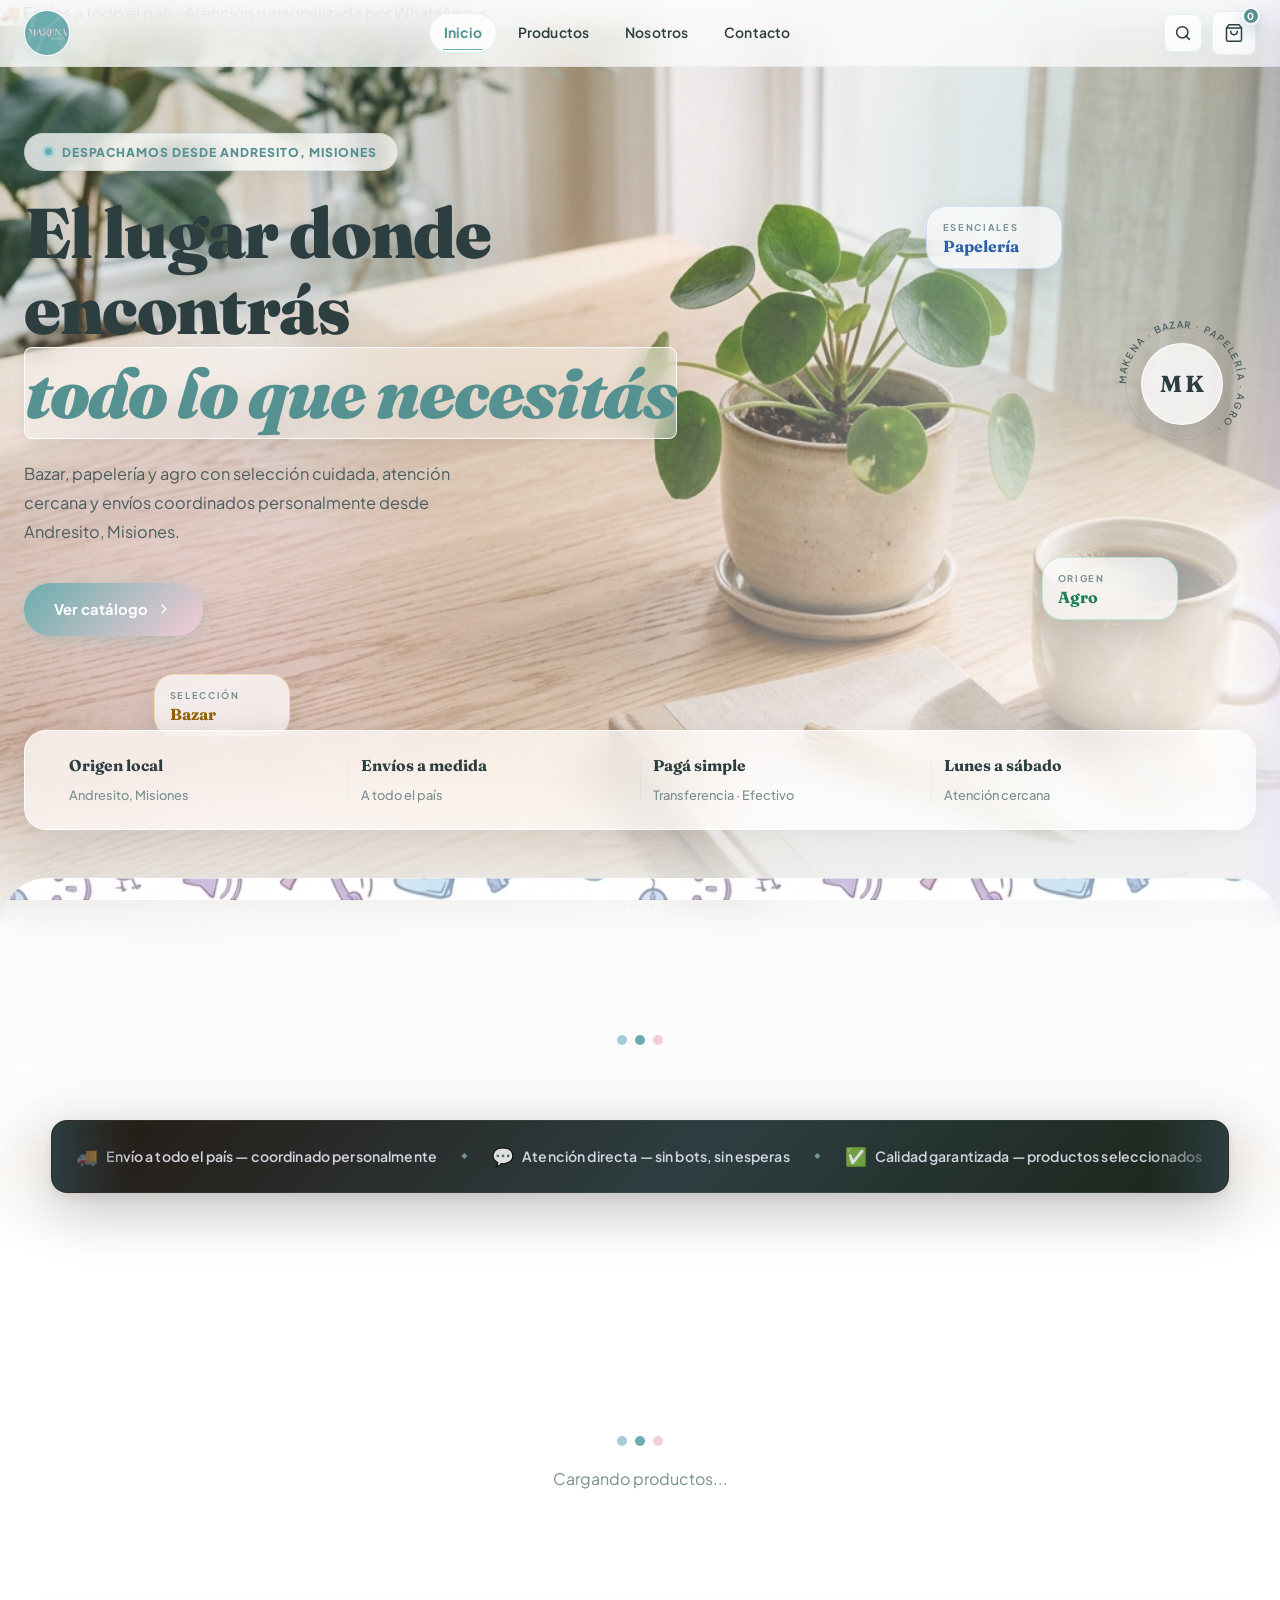
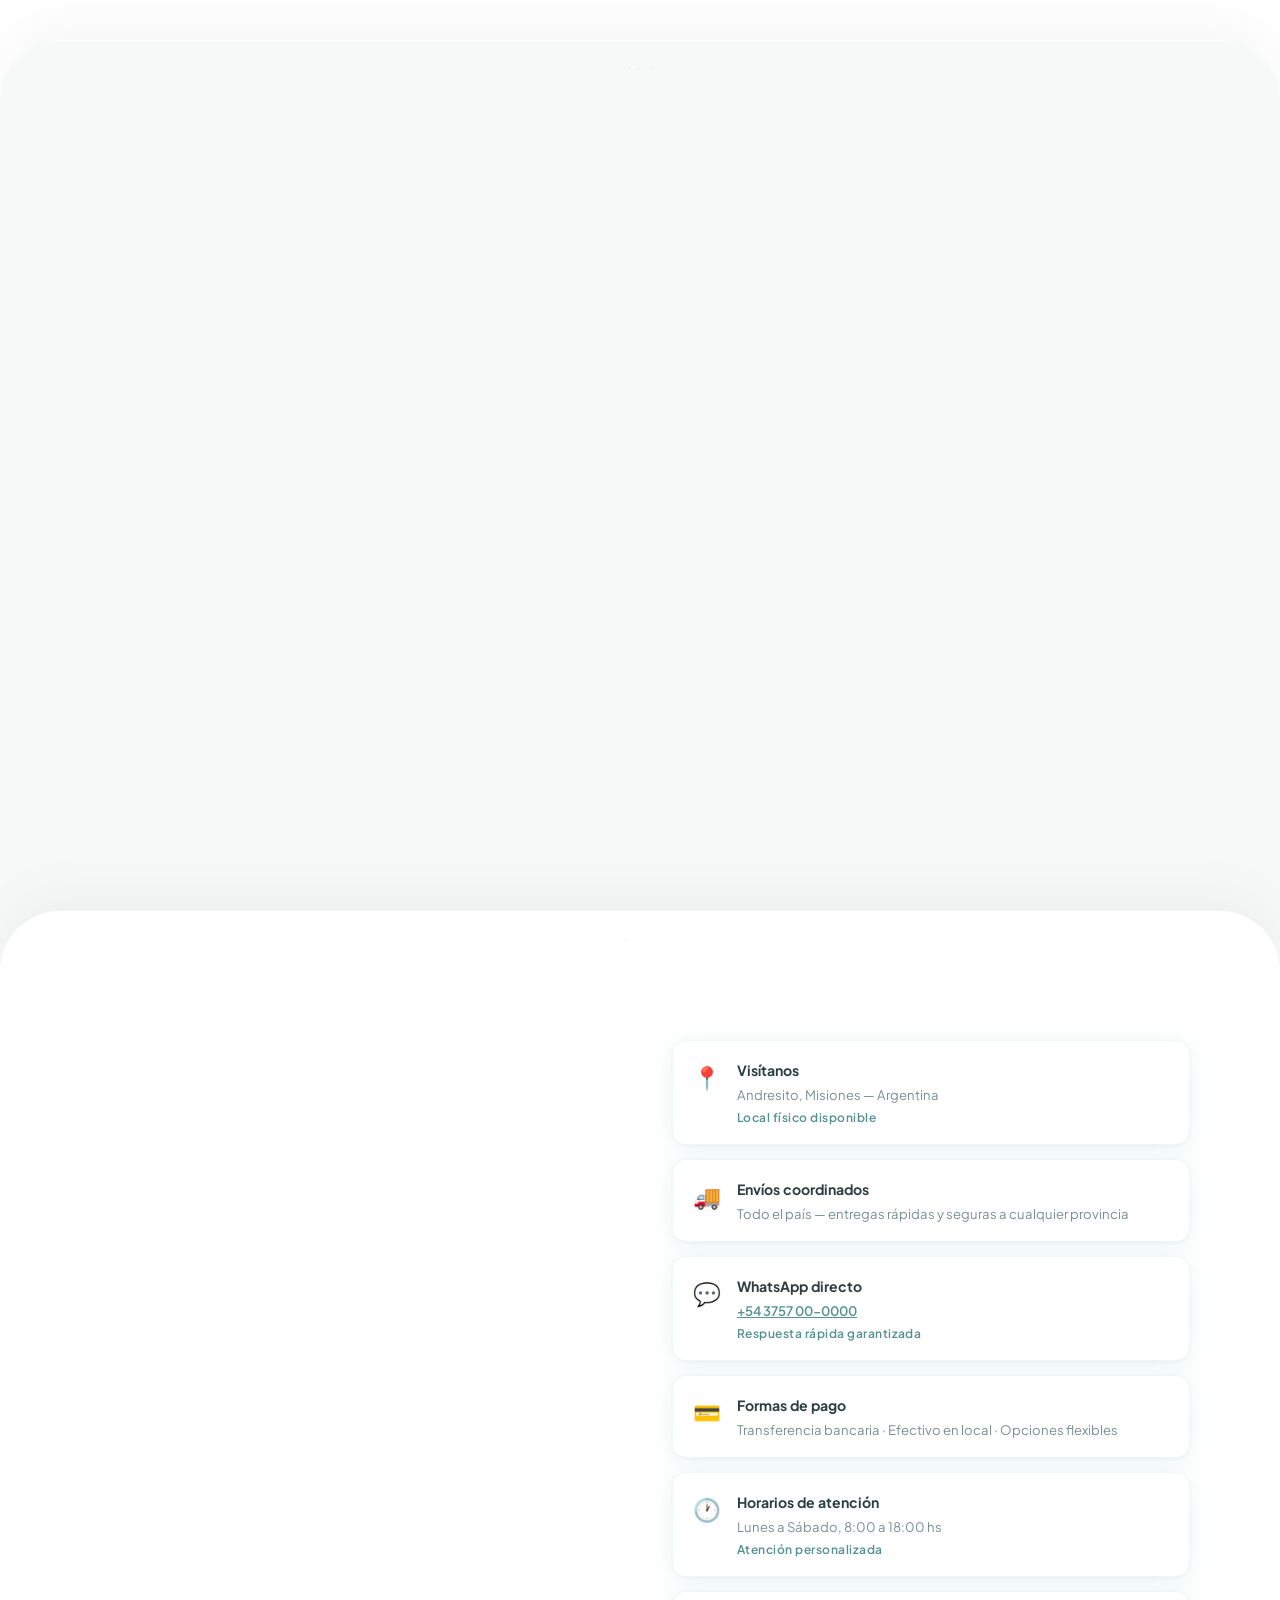
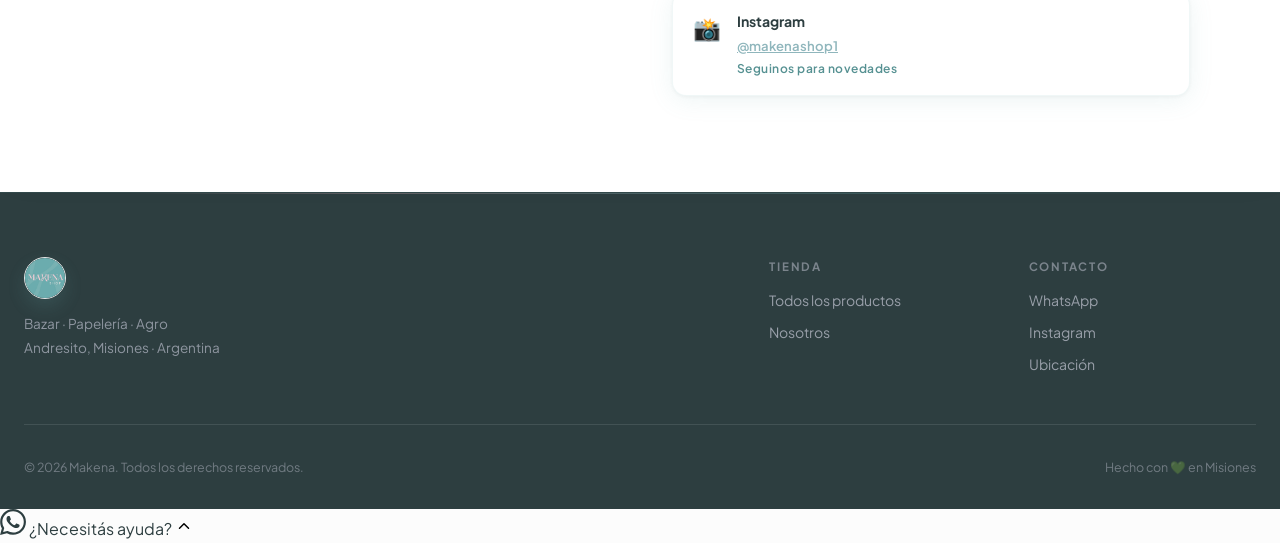
==== commit fa545535: "feat(about): update content and styling for improved clarity and engagement" ====
--- a/index.html
+++ b/index.html
@@ -94,7 +94,7 @@
       <div class="hero-glow hero-glow-2"></div>
       <div class="hero-glow hero-glow-3"></div>
 
-      <span class="deco-el deco-pill deco-pill-bazar" style="top: 24%; left: 7%; animation-delay: 0s;">
+      <span class="deco-el deco-pill deco-pill-bazar" style="top: 72%; left: 12%; animation-delay: 0s;">
         <span class="deco-pill-kicker">Selección</span>
         <strong>Bazar</strong>
       </span>
@@ -243,32 +243,37 @@
             <div class="mosaic-cell mc-big">🌾</div>
             <div class="mosaic-cell">📦</div>
             <div class="mosaic-cell">🏠</div>
-            <div class="mosaic-cell">📎</div>
+            <div class="mosaic-cell">�</div>
             <div class="mosaic-cell mc-big">🌿</div>
-            <div class="mosaic-cell">✂️</div>
+            <div class="mosaic-cell">✨</div>
           </div>
           <div class="about-stat-pills">
-            <div class="stat-pill"><strong>Misiones</strong><span>Argentina</span></div>
-            <div class="stat-pill"><strong>Familiar</strong><span>Tienda</span></div>
+            <div class="stat-pill"><strong>Desde 2020</strong><span>Andresito, Misiones</span></div>
+            <div class="stat-pill"><strong>100%</strong><span>Familiar</span></div>
+            <div class="stat-pill"><strong>300+</strong><span>Productos</span></div>
           </div>
         </div>
         <div class="about-right reveal">
-          <p class="eyebrow">Quiénes somos</p>
+          <p class="eyebrow">Nuestra Historia</p>
           <h2>Makena Shop nació<br><em>del campo.</em></h2>
-          <p>Somos una tienda familiar con raíces en Andresito, Misiones. Empezamos vendiendo insumos agro y hoy sumamos bazar y papelería para acompañarte en cada momento del día.</p>
-          <p>Trabajamos con proveedores de calidad y nos ocupamos personalmente de cada envío — nada se terceriza.</p>
+          <p>Somos una tienda familiar nacida en el corazón de Andresito, Misiones. Comenzamos ofreciendo productos agro de calidad para emprendedores rurales, y hoy nos enorgullece servir con bazar, papelería y artículos para el agro — todo lo que necesitás bajo un mismo techo.</p>
+          <p>Cada producto es seleccionado con cuidado. Trabajamos directamente con productores locales y proveedores confiables. No tercerizan envíos, no delegan atención — nosotros nos hacemos cargo de todo.</p>
           <ul class="about-checks">
             <li>
               <div class="check-icon">✓</div>
-              <div><strong>Productos seleccionados a mano</strong><p>Revisamos cada artículo antes de ofrecerlo.</p></div>
+              <div><strong>Selección rigurosa</strong><p>Cada artículo es revisado antes de ofrecerlo en la tienda.</p></div>
             </li>
             <li>
               <div class="check-icon">✓</div>
-              <div><strong>Envíos coordinados personalmente</strong><p>Te acompañamos desde el pedido hasta la entrega.</p></div>
+              <div><strong>Logística personal</strong><p>Coordinamos personalmente desde el pedido hasta la entrega a tu puerta.</p></div>
             </li>
             <li>
               <div class="check-icon">✓</div>
-              <div><strong>Atención directa por WhatsApp</strong><p>Hablás con nosotros, no con un bot.</p></div>
+              <div><strong>Atención cercana</strong><p>Hablás directamente con nosotros por WhatsApp o en persona.</p></div>
+            </li>
+            <li>
+              <div class="check-icon">✓</div>
+              <div><strong>Compromiso local</strong><p>Promovemos productores y emprendedores de Misiones.</p></div>
             </li>
           </ul>
         </div>
@@ -280,8 +285,8 @@
       <div class="contact-inner">
         <div class="contact-left reveal">
           <p class="eyebrow">Hablemos</p>
-          <h2>¿Tenés alguna<br>consulta?</h2>
-          <p>Escribinos por WhatsApp o Instagram y te respondemos a la brevedad. Seguinos en redes para ver novedades.</p>
+          <h2>¿Tenés una<br><em>pregunta?</em></h2>
+          <p>Escribinos por WhatsApp, Instagram o visitanos en el local. Respondemos rápido y con la atención que te merecés. Atenemos de lunes a sábado, 8:00 a 18:00 hs.</p>
           <div class="contact-btns">
             <a href="https://wa.me/5493757000000" class="btn btn-wa" target="_blank" rel="noreferrer">
               <svg width="20" height="20" viewBox="0 0 24 24" fill="currentColor"><path d="M17.472 14.382c-.297-.149-1.758-.867-2.03-.967-.273-.099-.471-.148-.67.15-.197.297-.767.966-.94 1.164-.173.199-.347.223-.644.075-.297-.15-1.255-.463-2.39-1.475-.883-.788-1.48-1.761-1.653-2.059-.173-.297-.018-.458.13-.606.134-.133.298-.347.446-.52.149-.174.198-.298.298-.497.099-.198.05-.371-.025-.52-.075-.149-.669-1.612-.916-2.207-.242-.579-.487-.5-.669-.51-.173-.008-.371-.01-.57-.01-.198 0-.52.074-.792.372-.272.297-1.04 1.016-1.04 2.479 0 1.462 1.065 2.875 1.213 3.074.149.198 2.096 3.2 5.077 4.487.709.306 1.262.489 1.694.625.712.227 1.36.195 1.871.118.571-.085 1.758-.719 2.006-1.413.248-.694.248-1.289.173-1.413-.074-.124-.272-.198-.57-.347m-5.421 7.403h-.004a9.87 9.87 0 0 1-5.031-1.378l-.361-.214-3.741.982.998-3.648-.235-.374a9.86 9.86 0 0 1-1.51-5.26c.001-5.45 4.436-9.884 9.888-9.884 2.64 0 5.122 1.03 6.988 2.898a9.825 9.825 0 0 1 2.893 6.994c-.003 5.45-4.437 9.884-9.885 9.884m8.413-18.297A11.815 11.815 0 0 0 12.05 0C5.495 0 .16 5.335.157 11.892c0 2.096.547 4.142 1.588 5.945L.057 24l6.305-1.654a11.882 11.882 0 0 0 5.683 1.448h.005c6.554 0 11.89-5.335 11.893-11.893a11.821 11.821 0 0 0-3.48-8.413Z"/></svg>
@@ -296,23 +301,45 @@
         <div class="contact-right reveal-group">
           <div class="contact-card reveal">
             <div class="cc-icon">📍</div>
-            <div><strong>Ubicación</strong><p>Andresito, Misiones — Argentina</p></div>
+            <div>
+              <strong>Visítanos</strong>
+              <p>Andresito, Misiones — Argentina<br><span class="contact-detail">Local físico disponible</span></p>
+            </div>
           </div>
           <div class="contact-card reveal">
             <div class="cc-icon">🚚</div>
-            <div><strong>Envíos</strong><p>Todo el país — coordinados personalmente</p></div>
+            <div>
+              <strong>Envíos coordinados</strong>
+              <p>Todo el país — entregas rápidas y seguras a cualquier provincia</p>
+            </div>
+          </div>
+          <div class="contact-card reveal">
+            <div class="cc-icon">💬</div>
+            <div>
+              <strong>WhatsApp directo</strong>
+              <p><a href="https://wa.me/5493757000000" target="_blank" rel="noreferrer" style="color:var(--celeste-2);font-weight:600;text-decoration:underline;">+54 3757 00-0000</a><br><span class="contact-detail">Respuesta rápida garantizada</span></p>
+            </div>
           </div>
           <div class="contact-card reveal">
             <div class="cc-icon">💳</div>
-            <div><strong>Medios de pago</strong><p>Transferencia bancaria · Efectivo</p></div>
+            <div>
+              <strong>Formas de pago</strong>
+              <p>Transferencia bancaria · Efectivo en local · Opciones flexibles</p>
+            </div>
           </div>
           <div class="contact-card reveal">
             <div class="cc-icon">🕐</div>
-            <div><strong>Atención</strong><p>Lunes a Sábado, 8:00 a 18:00 hs</p></div>
+            <div>
+              <strong>Horarios de atención</strong>
+              <p>Lunes a Sábado, 8:00 a 18:00 hs<br><span class="contact-detail">Atención personalizada</span></p>
+            </div>
           </div>
           <div class="contact-card reveal">
             <div class="cc-icon">📸</div>
-            <div><strong>Instagram</strong><p><a href="https://www.instagram.com/makenashop1" target="_blank" rel="noreferrer" style="color:var(--lila-2);font-weight:600;">@makenashop1</a></p></div>
+            <div>
+              <strong>Instagram</strong>
+              <p><a href="https://www.instagram.com/makenashop1" target="_blank" rel="noreferrer" style="color:var(--lila-2);font-weight:600;text-decoration:underline;">@makenashop1</a><br><span class="contact-detail">Seguinos para novedades</span></p>
+            </div>
           </div>
         </div>
       </div>
--- a/style.css
+++ b/style.css
@@ -2023,6 +2023,22 @@
   color: var(--ink-3);
   margin: 0;
   line-height: 1.5;
+}
+
+.contact-detail {
+  display: block;
+  font-size: 0.75rem;
+  color: var(--accent-2);
+  font-weight: 600;
+  margin-top: 0.25rem;
+  letter-spacing: 0.04em;
+}
+
+.about-right h2 em {
+  background: linear-gradient(135deg, var(--celeste-2), var(--rosa-2));
+  -webkit-background-clip: text;
+  -webkit-text-fill-color: transparent;
+  background-clip: text;
 }
 
 /* ── FOOTER ─────────────────────────────────────────────────── */
@@ -3637,4 +3653,4 @@
   .pm-rel-card:nth-child(3) {
     display: none;
   }
-}+}
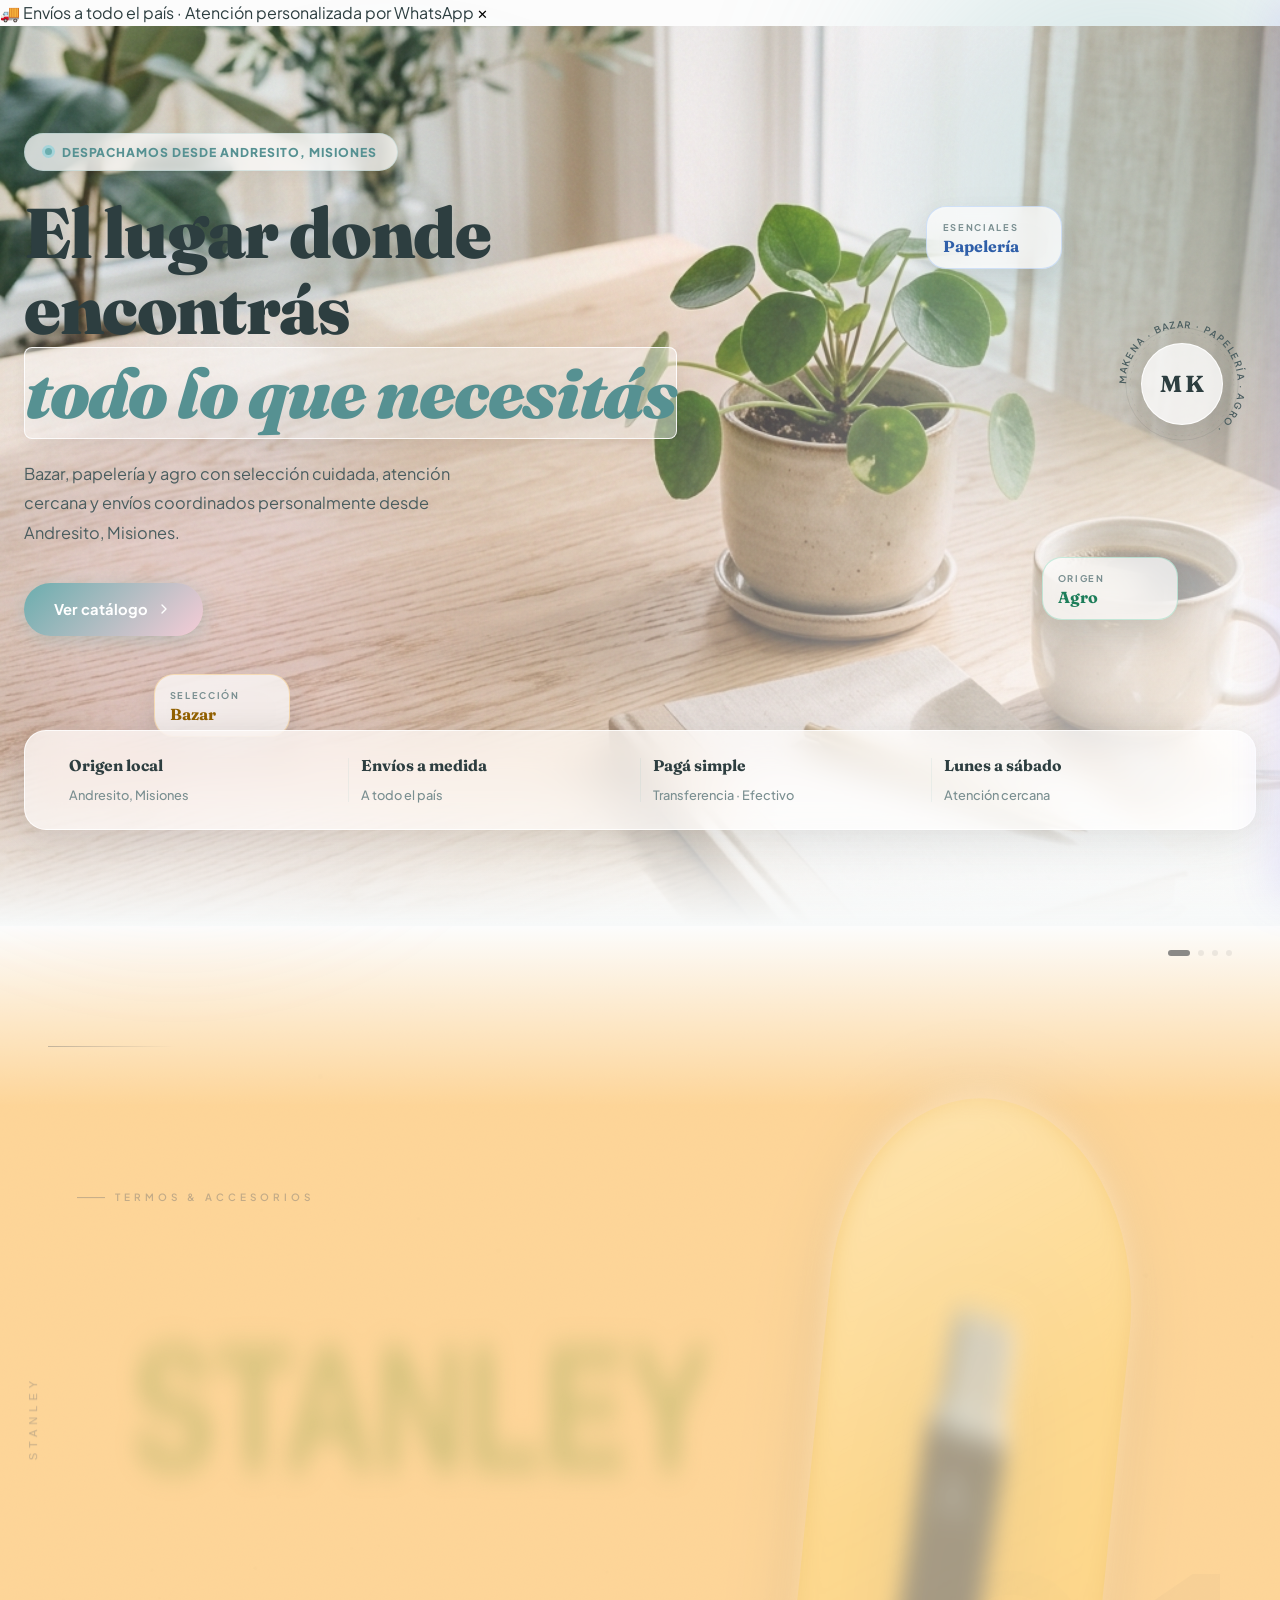
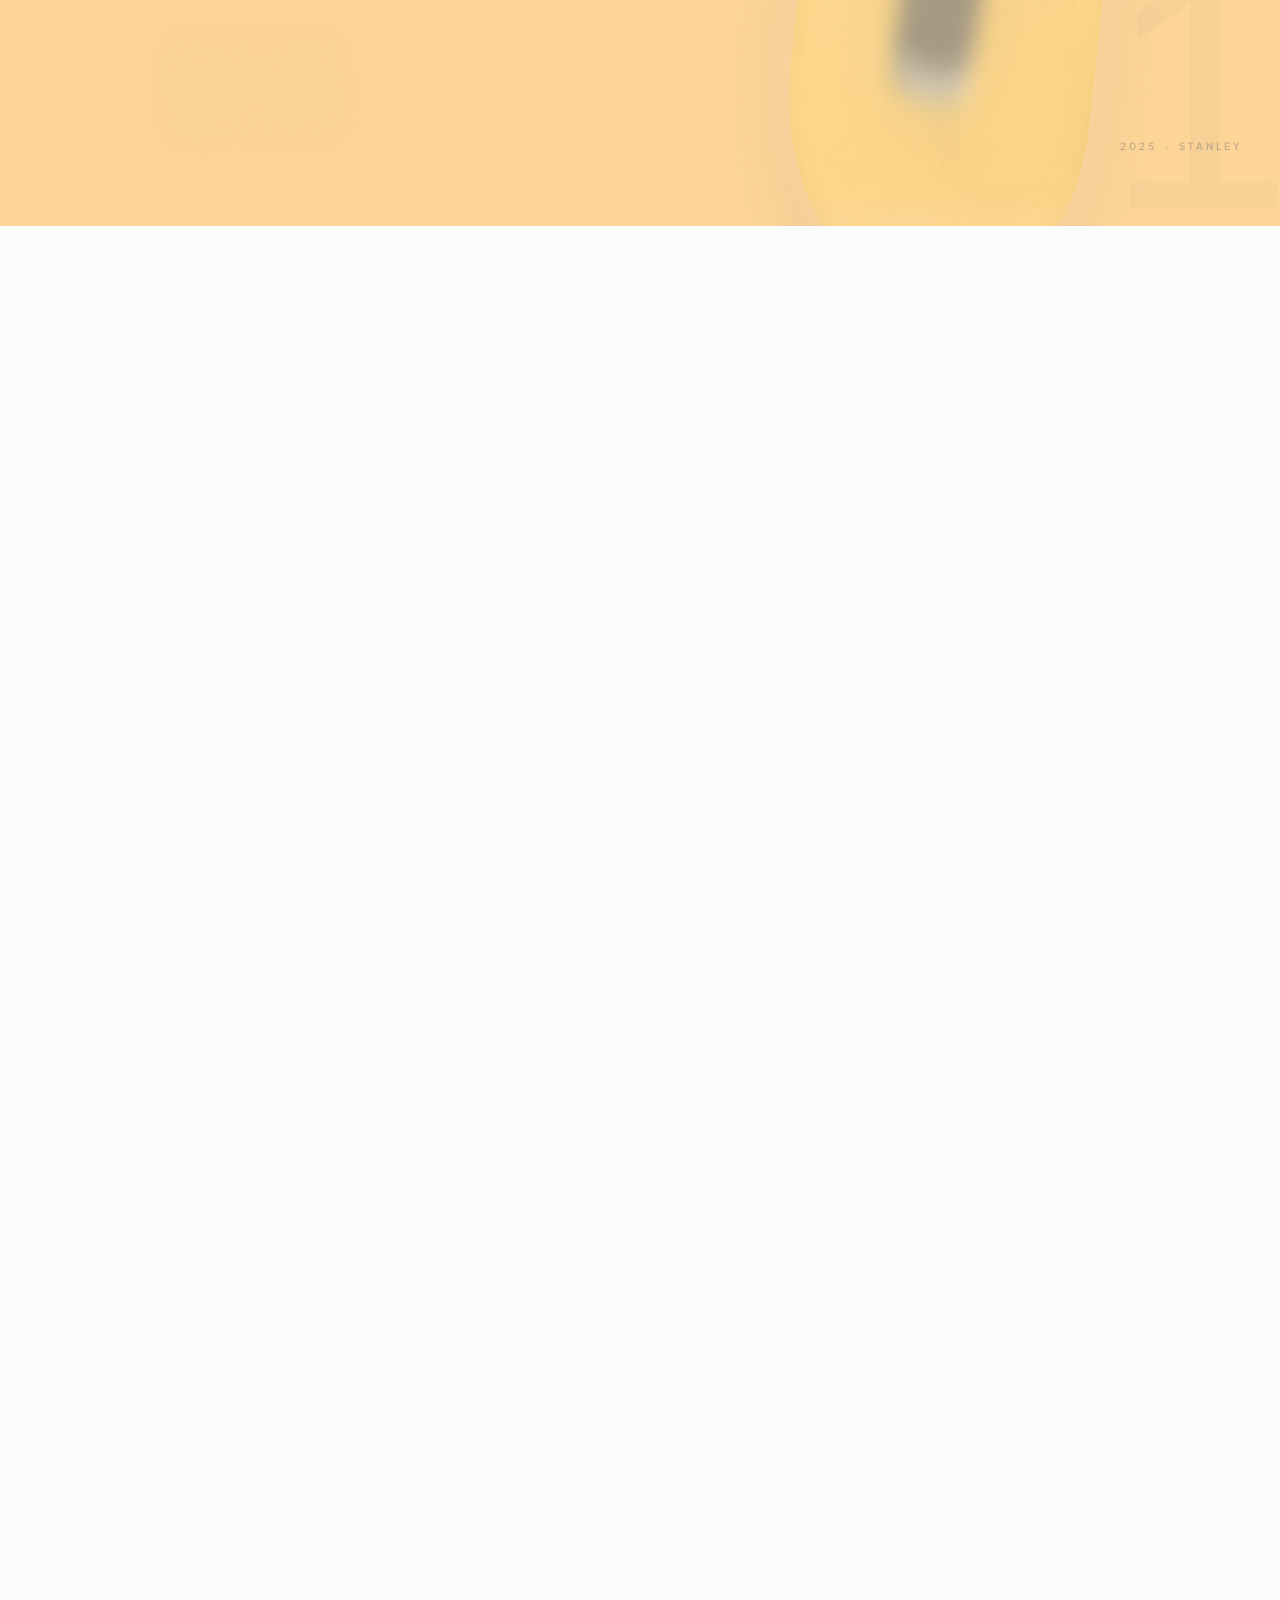
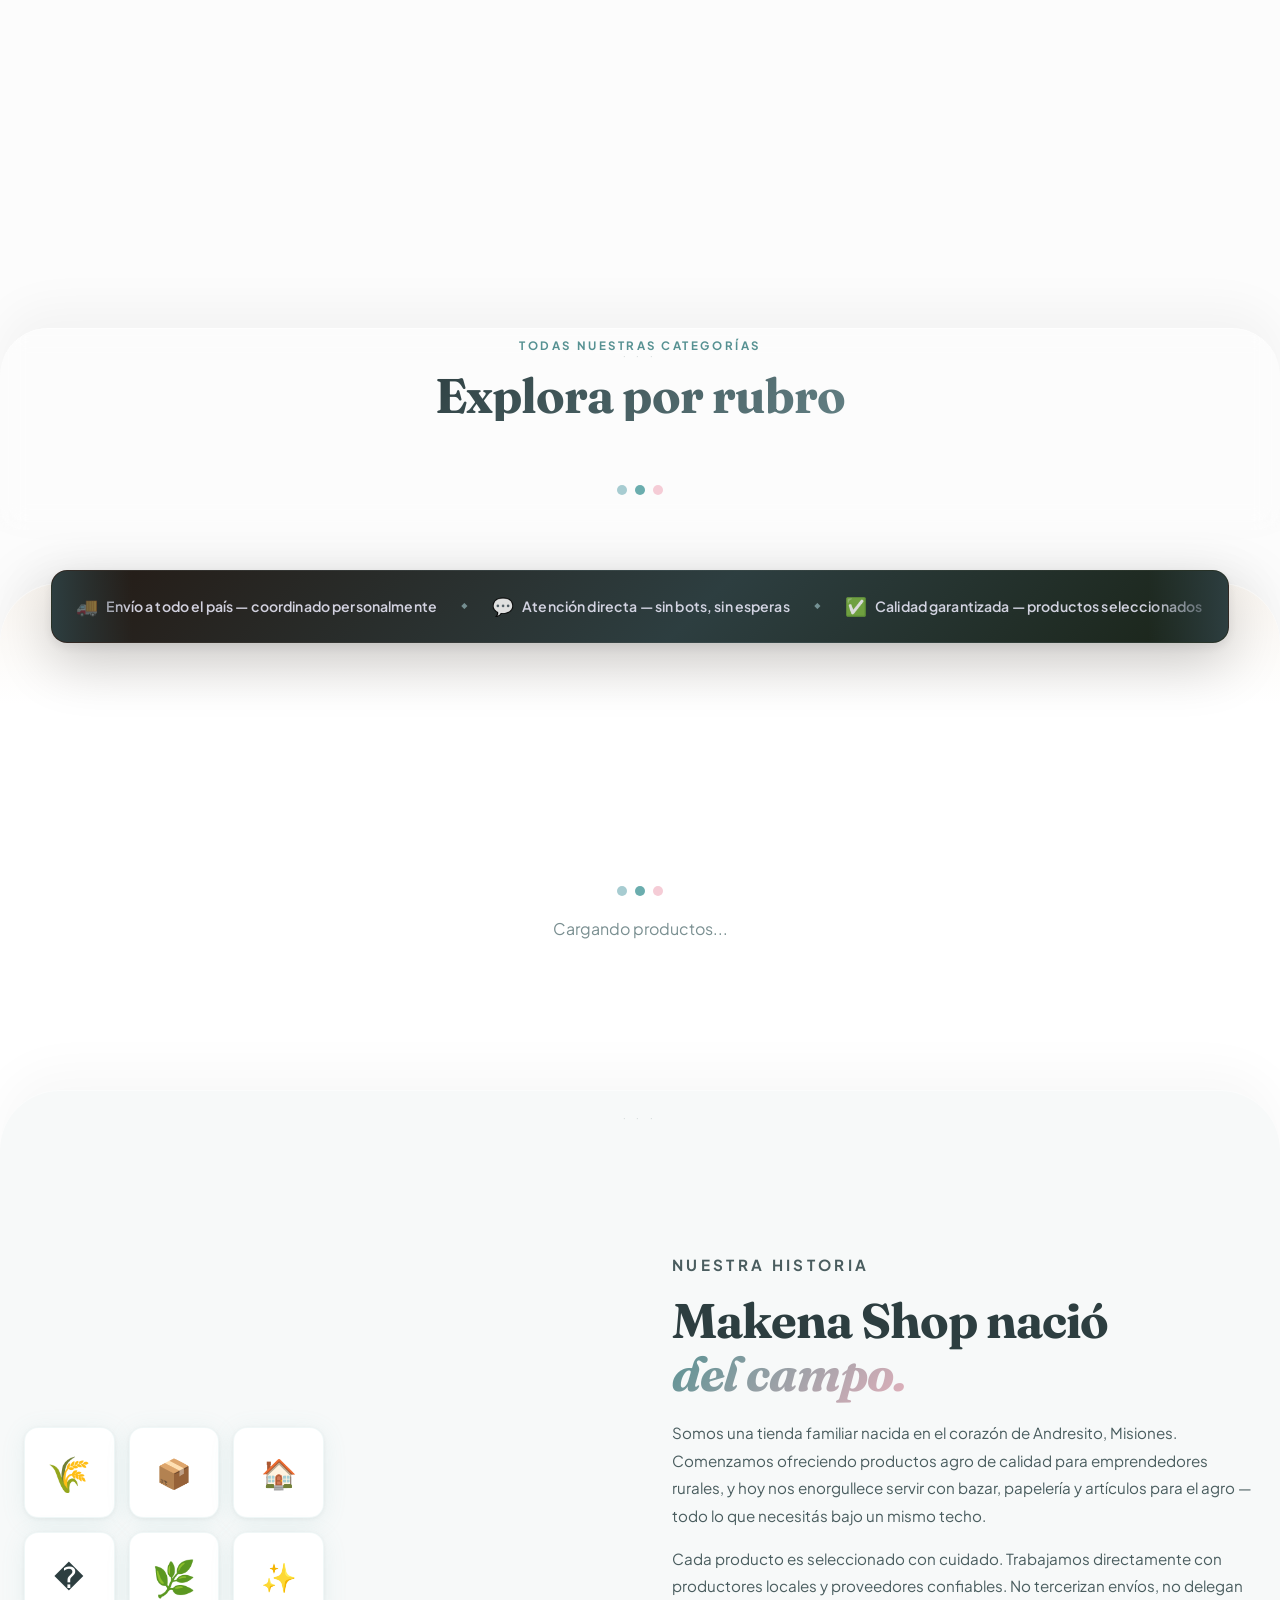
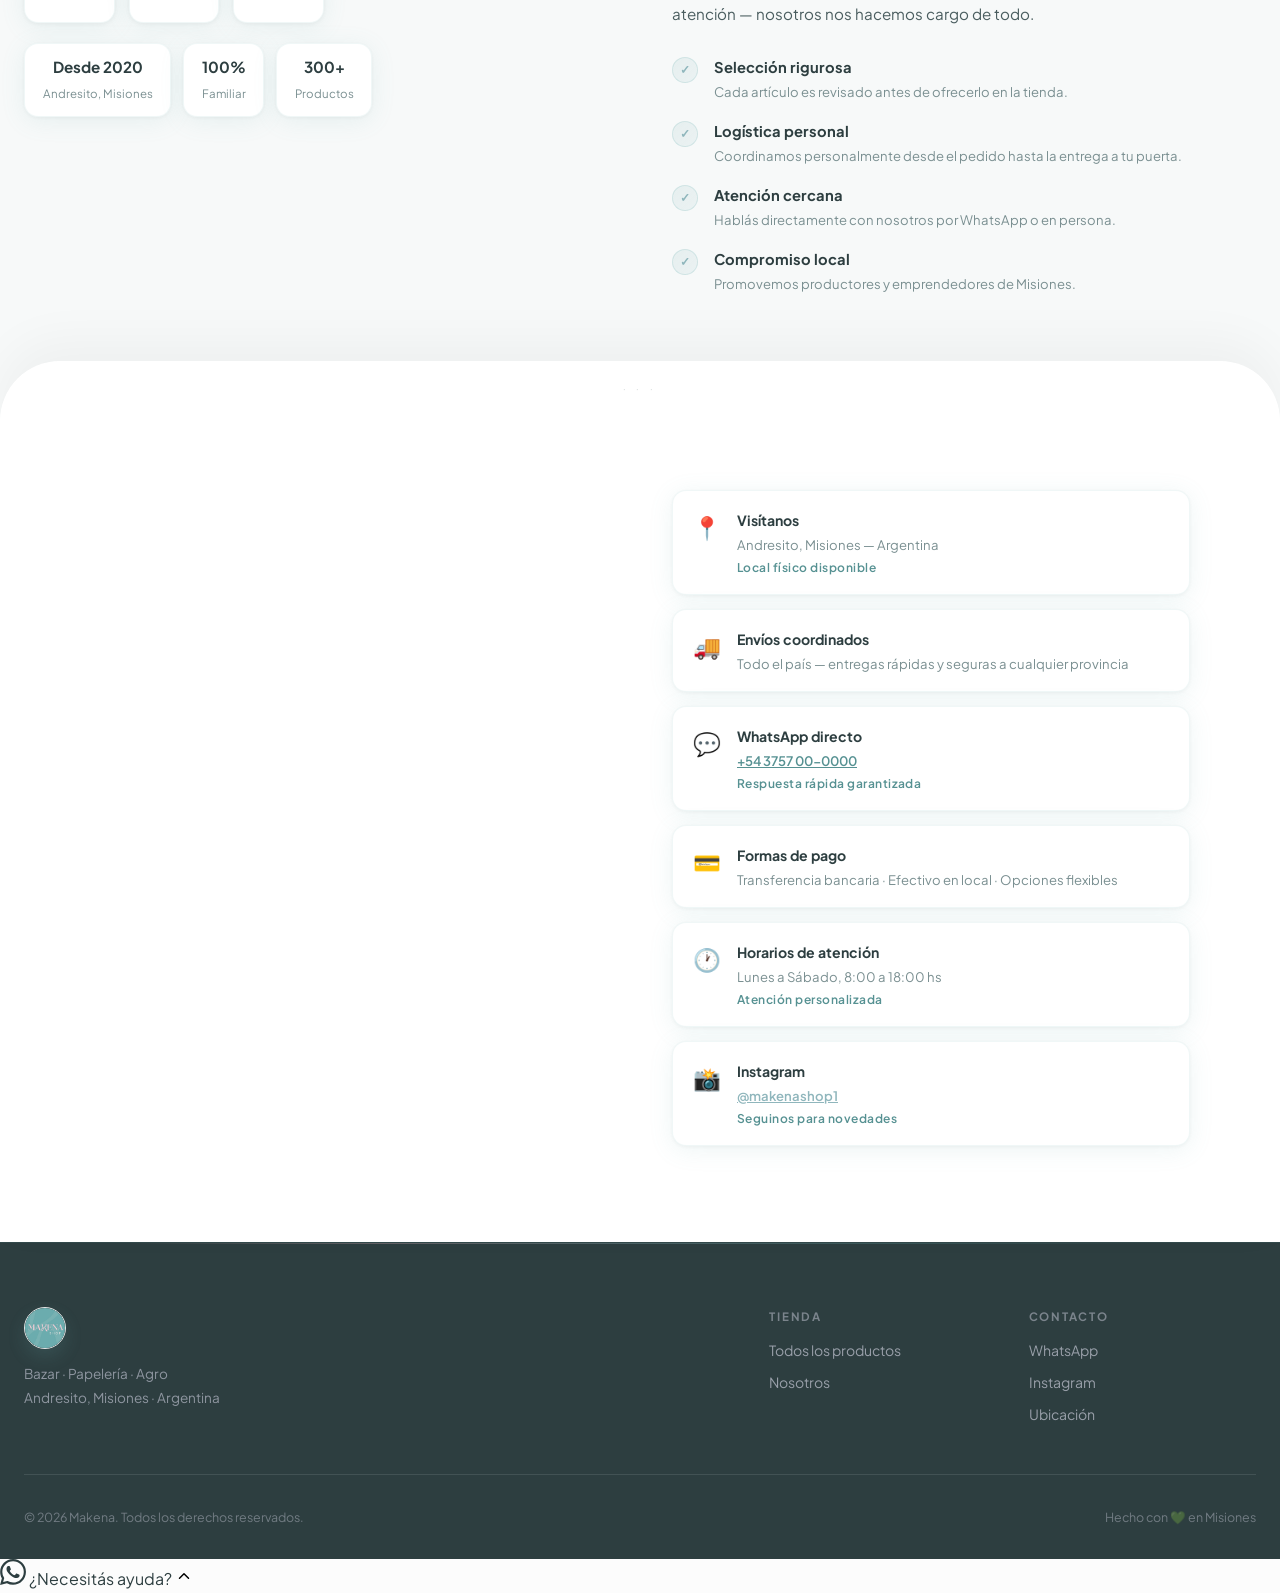
==== commit 0249bdf3: "feat(ui): implement premium scroll-driven animation section Introduce a new high-end, scroll-driven " ====
--- a/index.html
+++ b/index.html
@@ -15,6 +15,7 @@
   <link rel="preconnect" href="https://fonts.gstatic.com" crossorigin>
   <link href="https://fonts.googleapis.com/css2?family=Fraunces:ital,wght@0,300;0,700;0,900;1,300;1,700&family=Plus+Jakarta+Sans:wght@400;500;600;700&display=swap" rel="stylesheet">
   <link rel="stylesheet" href="style.css">
+  <link rel="stylesheet" href="anima-styles.css">
   
   <!-- Datos Estructurados para Google -->
   <script type="application/ld+json">
@@ -35,6 +36,47 @@
  </head>
 <body>
 
+  <svg width="0" height="0" style="position:absolute;overflow:hidden" aria-hidden="true" xmlns="http://www.w3.org/2000/svg">
+    <defs>
+      <filter id="nf_s" color-interpolation-filters="sRGB">
+        <feTurbulence type="fractalNoise" baseFrequency="0.7 0.7" numOctaves="3" seed="12" result="n"/>
+        <feColorMatrix in="n" type="luminanceToAlpha" result="a"/>
+        <feComponentTransfer in="a" result="t"><feFuncA type="discrete" tableValues="0 0 0 0 0 0 0 1 1 0 0 0 0 0 0 0"/></feComponentTransfer>
+        <feFlood flood-color="#A89600" result="c"/>
+        <feComposite in="c" in2="t" operator="in" result="d"/>
+        <feComposite in="d" in2="SourceGraphic" operator="in" result="f"/>
+        <feMerge><feMergeNode in="SourceGraphic"/><feMergeNode in="f"/></feMerge>
+      </filter>
+      <filter id="nf_p" color-interpolation-filters="sRGB">
+        <feTurbulence type="fractalNoise" baseFrequency="0.7 0.7" numOctaves="3" seed="33" result="n"/>
+        <feColorMatrix in="n" type="luminanceToAlpha" result="a"/>
+        <feComponentTransfer in="a" result="t"><feFuncA type="discrete" tableValues="0 0 0 0 0 0 0 1 1 0 0 0 0 0 0 0"/></feComponentTransfer>
+        <feFlood flood-color="#B07818" result="c"/>
+        <feComposite in="c" in2="t" operator="in" result="d"/>
+        <feComposite in="d" in2="SourceGraphic" operator="in" result="f"/>
+        <feMerge><feMergeNode in="SourceGraphic"/><feMergeNode in="f"/></feMerge>
+      </filter>
+      <filter id="nf_c" color-interpolation-filters="sRGB">
+        <feTurbulence type="fractalNoise" baseFrequency="0.7 0.7" numOctaves="3" seed="66" result="n"/>
+        <feColorMatrix in="n" type="luminanceToAlpha" result="a"/>
+        <feComponentTransfer in="a" result="t"><feFuncA type="discrete" tableValues="0 0 0 0 0 0 0 1 1 0 0 0 0 0 0 0"/></feComponentTransfer>
+        <feFlood flood-color="#4A8090" result="c"/>
+        <feComposite in="c" in2="t" operator="in" result="d"/>
+        <feComposite in="d" in2="SourceGraphic" operator="in" result="f"/>
+        <feMerge><feMergeNode in="SourceGraphic"/><feMergeNode in="f"/></feMerge>
+      </filter>
+      <filter id="nf_b" color-interpolation-filters="sRGB">
+        <feTurbulence type="fractalNoise" baseFrequency="0.7 0.7" numOctaves="3" seed="88" result="n"/>
+        <feColorMatrix in="n" type="luminanceToAlpha" result="a"/>
+        <feComponentTransfer in="a" result="t"><feFuncA type="discrete" tableValues="0 0 0 0 0 0 0 1 1 0 0 0 0 0 0 0"/></feComponentTransfer>
+        <feFlood flood-color="#7A5848" result="c"/>
+        <feComposite in="c" in2="t" operator="in" result="d"/>
+        <feComposite in="d" in2="SourceGraphic" operator="in" result="f"/>
+        <feMerge><feMergeNode in="SourceGraphic"/><feMergeNode in="f"/></feMerge>
+      </filter>
+    </defs>
+  </svg>
+
   <!-- SCROLL PROGRESS -->
   <div class="scroll-progress" id="scrollProgress"></div>
 
@@ -157,7 +199,75 @@
       </div>
     </section>
 
-    <!-- CATEGORÍAS DINÁMICAS (API) -->
+    <!-- SECCIÓN DE ANIMACIÓN ESPECIAL (STANLEY, PERFUMERÍA, ETC.) -->
+    <div id="anima-scroll-container">
+      <section id="anima-section">
+        <!-- Partículas ambiente -->
+        <canvas id="particles-canvas" aria-hidden="true"></canvas>
+        <div class="grain" aria-hidden="true"></div>
+
+        <div class="nav-dots-anima">
+          <div class="nav-dot-anima active"></div>
+          <div class="nav-dot-anima"></div>
+          <div class="nav-dot-anima"></div>
+          <div class="nav-dot-anima"></div>
+        </div>
+
+        <div class="scene-label-anima" id="sceneLabelAnima">Stanley</div>
+        <div class="scene-num-bg" id="sceneNumberAnima">01</div>
+        <div class="deco-line" id="decoLineAnima"></div>
+
+        <!-- LADO IZQUIERDO: TEXTOS -->
+        <div class="col-text">
+          <div class="eyebrow-wrap">
+            <div class="eyebrow-anima stanley-ey">Termos &amp; Accesorios</div>
+            <div class="eyebrow-anima perfumeria-ey">Perfumería &amp; Belleza</div>
+            <div class="eyebrow-anima cotillon-ey">Cotillón &amp; Fiesta</div>
+            <div class="eyebrow-anima blanqueria-ey">Blanquería &amp; Hogar</div>
+          </div>
+
+          <div class="title-wrap">
+            <h1 class="hero-title-anima stanley-title"><span class="t-reveal">STANLEY</span></h1>
+            <h1 class="hero-title-anima perfumeria-title"><span class="t-reveal">PERFUMERÍA</span></h1>
+            <h1 class="hero-title-anima cotillon-title"><span class="t-reveal">COTILLÓN</span></h1>
+            <h1 class="hero-title-anima blanqueria-title"><span class="t-reveal">BLANQUERÍA</span></h1>
+          </div>
+
+          <div class="sub-wrap">
+            <p class="hero-subtitle-anima stanley-subtitle">Termos y mates con la mejor<br>calidad para tu rutina diaria.</p>
+            <p class="hero-subtitle-anima perfumeria-subtitle">Aromas y cuidado personal<br>para todos los estilos.</p>
+            <p class="hero-subtitle-anima cotillon-subtitle">Decoración, fiesta y color<br>para cada celebración.</p>
+            <p class="hero-subtitle-anima blanqueria-subtitle">Textiles para renovar cada<br>espacio de tu hogar.</p>
+          </div>
+
+          <div class="cta-wrap">
+            <a class="hero-cta-anima stanley-cta" href="#productos"><span>Explorar colección</span><svg width="16" height="16" viewBox="0 0 16 16"><path d="M3 8h10M9 4l4 4-4 4" stroke="currentColor" stroke-width="1.5" fill="none" stroke-linecap="round" stroke-linejoin="round"/></svg></a>
+            <a class="hero-cta-anima perfumeria-cta" href="#productos"><span>Explorar colección</span><svg width="16" height="16" viewBox="0 0 16 16"><path d="M3 8h10M9 4l4 4-4 4" stroke="currentColor" stroke-width="1.5" fill="none" stroke-linecap="round" stroke-linejoin="round"/></svg></a>
+            <a class="hero-cta-anima cotillon-cta" href="#productos"><span>Explorar colección</span><svg width="16" height="16" viewBox="0 0 16 16"><path d="M3 8h10M9 4l4 4-4 4" stroke="currentColor" stroke-width="1.5" fill="none" stroke-linecap="round" stroke-linejoin="round"/></svg></a>
+            <a class="hero-cta-anima blanqueria-cta" href="#productos"><span>Explorar colección</span><svg width="16" height="16" viewBox="0 0 16 16"><path d="M3 8h10M9 4l4 4-4 4" stroke="currentColor" stroke-width="1.5" fill="none" stroke-linecap="round" stroke-linejoin="round"/></svg></a>
+          </div>
+        </div>
+
+        <!-- LADO DERECHO: PRODUCTOS -->
+        <div class="col-product">
+          <div class="stanley-glass    scene-glass"></div>
+          <div class="perfumeria-glass scene-glass"></div>
+          <div class="cotillon-glass   scene-glass"></div>
+          <div class="blanqueria-glass scene-glass"></div>
+
+          <img class="stanley-img    scene-img" src="./img/stanley-img.png"    alt="Stanley" />
+          <img class="perfumeria-img scene-img" src="./img/perfumeria-img.png" alt="Perfumería" />
+          <img class="cotillon-img   scene-img" src="./img/cotillon-img.png"   alt="Cotillón" />
+          <img class="blanqueria-img scene-img" src="./img/blanqueria-img.png" alt="Blanquería" />
+
+          <div class="product-badge-anima" id="productBadgeAnima">
+            <span class="badge-year">2025</span>
+            <span class="badge-sep">·</span>
+            <span class="badge-cat" id="badgeCatAnima">Stanley</span>
+          </div>
+        </div>
+      </section>
+    </div>
     <section class="section categories-dynamic-section" id="categoriasAPI">
       <div class="section-head reveal">
         <p class="eyebrow">Todas nuestras categorías</p>
@@ -233,6 +343,7 @@
           <svg width="16" height="16" viewBox="0 0 24 24" fill="none" stroke="currentColor" stroke-width="2" stroke-linecap="round" stroke-linejoin="round"><path d="M12 5v14m7-7-7 7-7-7"/></svg>
         </button>
       </div>
+      <p class="load-more-note" id="loadMoreNote" hidden></p>
     </section>
 
     <!-- NOSOTROS -->
@@ -471,6 +582,7 @@
   </button>
 
   <script src="https://unpkg.com/lenis@1.1.13/dist/lenis.min.js"></script>
+  <script src="anima-logic.js" defer></script>
   <script src="app.js" defer></script>
 </body>
-</html>+</html>
--- a/style.css
+++ b/style.css
@@ -165,10 +165,9 @@
 }
 
 .btn-hero-primary:hover {
-  transform: translateY(-2px);
-  box-shadow: 0 8px 28px rgba(107, 173, 174, 0.40);
-  /* Rosé-based shadow */
-  filter: brightness(1.08);
+  transform: translateY(-8px) scale(1.03);
+  box-shadow: 0 14px 42px rgba(107, 173, 174, 0.50);
+  filter: brightness(1.12);
 }
 
 .btn-hero-ghost {
@@ -178,9 +177,9 @@
 }
 
 .btn-hero-ghost:hover {
-  transform: translateY(-2px);
-  box-shadow: 0 8px 28px rgba(107, 173, 174, 0.40);
-  filter: brightness(1.08);
+  transform: translateY(-8px) scale(1.03);
+  box-shadow: 0 14px 42px rgba(107, 173, 174, 0.50);
+  filter: brightness(1.12);
 }
 
 .btn-wa {
@@ -283,6 +282,23 @@
   background: rgba(255, 255, 255, 0.94);
   border-bottom-color: rgba(107, 173, 174, 0.16);
   box-shadow: 0 10px 30px rgba(70, 98, 100, 0.08);
+}
+
+/* Ocultar elementos durante la animación premium */
+body.is-animating .navbar,
+body.is-animating .scroll-progress,
+body.is-animating .back-top,
+body.is-animating .wa-float {
+  transform: translateY(-100%);
+  opacity: 0;
+  pointer-events: none;
+  visibility: hidden;
+}
+
+/* Los elementos flotantes inferiores bajan en vez de subir */
+body.is-animating .back-top,
+body.is-animating .wa-float {
+  transform: translateY(100%);
 }
 
 .navbar-inner {
@@ -762,8 +778,20 @@
   border-radius: var(--radius);
   cursor: pointer;
   transition: all var(--transition);
-  animation: slideInRight 0.5s ease both;
+  animation: slideInRight 1.2s cubic-bezier(0.16, 1, 0.3, 1) both !important;
   box-shadow: var(--shadow);
+}
+
+.hfc:nth-child(1) {
+  animation-delay: 0.1s !important;
+}
+
+.hfc:nth-child(2) {
+  animation-delay: 0.2s !important;
+}
+
+.hfc:nth-child(3) {
+  animation-delay: 0.3s !important;
 }
 
 .hfc:hover {
@@ -773,22 +801,10 @@
   box-shadow: var(--shadow-lg);
 }
 
-.hfc:nth-child(1) {
-  animation-delay: 0.1s;
-}
-
-.hfc:nth-child(2) {
-  animation-delay: 0.2s;
-}
-
-.hfc:nth-child(3) {
-  animation-delay: 0.3s;
-}
-
 @keyframes slideInRight {
   from {
     opacity: 0;
-    transform: translateX(30px);
+    transform: translateX(60px);
   }
 
   to {
@@ -1010,7 +1026,12 @@
   cursor: pointer;
   transition: transform var(--transition), box-shadow var(--transition);
   border: 1px solid var(--border);
-}
+  animation: fadeUp 1.2s cubic-bezier(0.16, 1, 0.3, 1) both !important;
+}
+
+.cats-grid .cat-card:nth-child(1) { animation-delay: 0.1s !important; }
+.cats-grid .cat-card:nth-child(2) { animation-delay: 0.2s !important; }
+.cats-grid .cat-card:nth-child(3) { animation-delay: 0.3s !important; }
 
 .cat-card:hover {
   transform: translateY(-6px);
@@ -1444,6 +1465,8 @@
   background: var(--surface);
   color: var(--ink-3);
   border: 1.5px solid var(--border);
+  animation: fadeUp 1.2s cubic-bezier(0.16, 1, 0.3, 1) both !important;
+}
   transition: all var(--transition);
   box-shadow: 0 1px 4px rgba(124, 106, 247, 0.06);
 }
@@ -1536,7 +1559,14 @@
   margin-right: auto;
 }
 
-/* Tarjeta de producto Premium */
+.load-more-note {
+  text-align: center;
+  margin: 1rem auto 0;
+  max-width: 1280px;
+  color: var(--ink-3);
+  font-size: 0.98rem;
+}
+
 .product-card {
   background: rgba(255, 255, 255, 0.65);
   backdrop-filter: blur(10px);
@@ -1546,16 +1576,20 @@
   border: 1px solid rgba(255, 255, 255, 0.5);
   display: flex;
   flex-direction: column;
-  transition: transform 0.4s cubic-bezier(0.165, 0.84, 0.44, 1), box-shadow 0.4s ease, border-color 0.3s ease;
+  transition: transform 0.5s cubic-bezier(0.34, 1.56, 0.64, 1), box-shadow 0.5s ease, border-color 0.4s ease;
   cursor: pointer;
   box-shadow: 
     0 4px 24px rgba(107, 173, 174, 0.08),
     inset 0 0 0 1px rgba(255, 255, 255, 0.3);
   position: relative;
   height: 100%;
-}
+}}
 
 .product-card:hover {
+  transform: translateY(-22px) scale(1.04);
+  box-shadow: 0 40px 70px rgba(107, 173, 174, 0.25);
+  border-color: rgba(255, 255, 255, 0.9);
+  background: rgba(255, 255, 255, 0.88);
   transform: translateY(-10px);
   box-shadow: 0 30px 60px rgba(107, 173, 174, 0.15);
   border-color: rgba(255, 255, 255, 0.8);
@@ -1874,7 +1908,12 @@
   border: 1px solid var(--border);
   text-align: center;
   box-shadow: var(--shadow);
-}
+  animation: fadeUp 1.2s cubic-bezier(0.16, 1, 0.3, 1) both !important;
+}
+
+.about-stat-pills .stat-pill:nth-child(1) { animation-delay: 0.1s !important; }
+.about-stat-pills .stat-pill:nth-child(2) { animation-delay: 0.2s !important; }
+.about-stat-pills .stat-pill:nth-child(3) { animation-delay: 0.3s !important; }
 
 .stat-pill strong {
   display: block;
@@ -1911,7 +1950,13 @@
   display: flex;
   gap: 1rem;
   align-items: flex-start;
-}
+  animation: fadeUp 1.2s cubic-bezier(0.16, 1, 0.3, 1) both !important;
+}
+
+.about-checks li:nth-child(1) { animation-delay: 0.1s !important; }
+.about-checks li:nth-child(2) { animation-delay: 0.2s !important; }
+.about-checks li:nth-child(3) { animation-delay: 0.3s !important; }
+.about-checks li:nth-child(4) { animation-delay: 0.4s !important; }
 
 .check-icon {
   width: 26px;
@@ -1997,7 +2042,12 @@
   padding: 1.1rem 1.25rem;
   transition: all var(--transition);
   box-shadow: var(--shadow);
-}
+  animation: fadeUp 1.2s cubic-bezier(0.16, 1, 0.3, 1) both !important;
+}
+
+.contact-right .contact-card:nth-child(1) { animation-delay: 0.1s !important; }
+.contact-right .contact-card:nth-child(2) { animation-delay: 0.2s !important; }
+.contact-right .contact-card:nth-child(3) { animation-delay: 0.3s !important; }
 
 .contact-card:hover {
   border-color: var(--lila);
@@ -2122,6 +2172,7 @@
   pointer-events: none;
   transition: opacity 0.3s ease;
   backdrop-filter: blur(6px);
+  overflow: hidden;
 }
 
 .overlay.active {
@@ -2400,9 +2451,8 @@
 @keyframes fadeUp {
   from {
     opacity: 0;
-    transform: translateY(24px);
-  }
-
+    transform: translateY(80px);
+  }
   to {
     opacity: 1;
     transform: translateY(0);
@@ -2410,7 +2460,28 @@
 }
 
 .fade-up {
-  animation: fadeUp 0.55s ease both;
+  animation: fadeUp 1.2s cubic-bezier(0.16, 1, 0.3, 1) both !important;
+}
+
+/* Aplicar fade-up automáticamente a elementos clave */
+.section-head {
+  animation: fadeUp 1.2s cubic-bezier(0.16, 1, 0.3, 1) both !important;
+}
+
+.hero-title {
+  animation: fadeUp 1.2s cubic-bezier(0.16, 1, 0.3, 1) 0.1s both !important;
+}
+
+.hero-sub {
+  animation: fadeUp 1.2s cubic-bezier(0.16, 1, 0.3, 1) 0.2s both !important;
+}
+
+.hero-bar {
+  animation: fadeUp 1.2s cubic-bezier(0.16, 1, 0.3, 1) 0.3s both !important;
+}
+
+.eyebrow {
+  animation: fadeUp 1.2s cubic-bezier(0.16, 1, 0.3, 1) both !important;
 }
 
 /* ── RESPONSIVE ──────────────────────────────────────────────── */
@@ -3005,12 +3076,13 @@
   inset: 0;
   z-index: 2100;
   display: flex;
-  align-items: center;
+  align-items: flex-start; /* Cambiado a flex-start para que el scroll inicie arriba */
   justify-content: center;
-  padding: 1.5rem;
+  padding: 2rem 1.5rem; /* Más aire para el scroll */
   opacity: 0;
   pointer-events: none;
   transition: opacity 0.4s ease;
+  overflow-y: scroll; /* scroll garantiza que la rueda del mouse funcione siempre */
 }
 
 .product-modal.open {
@@ -3021,10 +3093,11 @@
 .pm-content {
   background: var(--surface);
   width: min(1000px, 100%);
-  max-height: min(850px, 90vh);
+  max-height: 90vh;
   border-radius: var(--radius-xl);
   position: relative;
-  overflow: hidden;
+  overflow: visible;
+  overflow-x: hidden;
   box-shadow: 0 30px 100px rgba(0, 0, 0, 0.25);
   transform: translateY(40px) scale(0.95);
   transition: transform 0.5s cubic-bezier(0.34, 1.56, 0.64, 1);
@@ -3063,6 +3136,7 @@
   grid-template-columns: 1.1fr 1fr;
   flex: 1;
   overflow: hidden;
+  min-height: 0;
 }
 
 .pm-gallery {
@@ -3095,6 +3169,36 @@
   gap: 0.75rem;
   overflow-x: auto;
   padding-bottom: 0.5rem;
+  align-items: center;
+  justify-content: center;
+  flex-wrap: wrap;
+  position: relative;
+}
+
+.pm-nav-btn {
+  flex-shrink: 0;
+  width: 36px;
+  height: 36px;
+  border-radius: 50%;
+  background: var(--accent);
+  color: white;
+  border: none;
+  cursor: pointer;
+  font-size: 1.2rem;
+  display: flex;
+  align-items: center;
+  justify-content: center;
+  transition: all var(--transition);
+  z-index: 10;
+}
+
+.pm-nav-btn:hover {
+  transform: scale(1.1);
+  box-shadow: 0 4px 12px rgba(107, 173, 174, 0.3);
+}
+
+.pm-nav-btn:active {
+  transform: scale(0.95);
 }
 
 .pm-thumb {
@@ -3110,6 +3214,7 @@
 
 .pm-thumb.active {
   border-color: var(--accent);
+  box-shadow: 0 0 0 2px white, 0 0 0 4px var(--accent);
 }
 
 .pm-thumb img {
@@ -3118,12 +3223,27 @@
   object-fit: cover;
 }
 
+.pm-image-counter {
+  position: absolute;
+  bottom: 0.5rem;
+  right: 0.5rem;
+  background: rgba(0, 0, 0, 0.5);
+  color: white;
+  padding: 0.35rem 0.7rem;
+  border-radius: 12px;
+  font-size: 0.75rem;
+  font-weight: 600;
+  z-index: 10;
+}
+
 .pm-info {
   padding: 3rem 2.5rem;
   overflow-y: auto;
+  overflow-x: hidden;
   display: flex;
   flex-direction: column;
   gap: 2rem;
+  min-height: 0;
 }
 
 .pm-head {
@@ -3233,10 +3353,11 @@
 @media (max-width: 768px) {
   .pm-grid {
     grid-template-columns: 1fr;
-    overflow-y: auto;
+    overflow-y: visible; /* Dejamos que el modal padre controle el scroll */
   }
   .pm-content {
-    max-height: 95vh;
+    max-height: none; /* En móvil permitimos que crezca según contenido */
+    height: auto;
   }
   .pm-gallery {
     padding: 1rem;
@@ -3274,13 +3395,14 @@
   box-shadow: 0 0 10px rgba(192, 133, 82, 0.6);
 }
 
-/* ── SECTION TRANSITIONS: scroll reveal ─────────────────── */
 .reveal {
   opacity: 0;
   transform: translateY(28px);
   transition:
     opacity 0.7s cubic-bezier(0.22, 1, 0.36, 1),
     transform 0.7s cubic-bezier(0.22, 1, 0.36, 1);
+    opacity 1s cubic-bezier(0.175, 0.885, 0.32, 1.275),
+    transform 1s cubic-bezier(0.175, 0.885, 0.32, 1.275);
 }
 .reveal.visible { opacity: 1; transform: none; }
 .reveal-group .reveal:nth-child(1) { transition-delay: 0s; }
@@ -3448,12 +3570,11 @@
   100% { background-position: -200% 0; }
 }
 
-/* ── FADEUP: más suave ───────────────────────────────────── */
 @keyframes fadeUp {
-  from { opacity: 0; transform: translateY(22px) scale(0.98); }
+  from { opacity: 0; transform: translateY(80px) scale(0.95); }
   to   { opacity: 1; transform: translateY(0)   scale(1); }
 }
-.fade-up { animation: fadeUp 0.6s cubic-bezier(0.22, 1, 0.36, 1) both; }
+.fade-up { animation: fadeUp 0.95s cubic-bezier(0.16, 1, 0.3, 1) both; }
 
 /* ── ANNOUNCE BAR: transición de cierre ──────────────────── */
 .announce-bar { transition: max-height 0.4s ease, opacity 0.3s ease, padding 0.4s ease; overflow: hidden; max-height: 60px; }
--- a/anima-styles.css
+++ b/anima-styles.css
@@ -0,0 +1,347 @@
+/* ═══════════════════════════════════════════════════════════
+   ANIMA — INTEGRATED STYLES
+   ═══════════════════════════════════════════════════════════ */
+
+:root {
+  --c-stanley:    #F5D800;
+  --c-perfumeria: #F4C06A;
+  --c-cotillon:   #DCE8EB;
+  --c-blanqueria: #EDE0D4;
+  --anima-ink:    rgba(0,0,0,0.82);
+  --anima-ink-mid: rgba(0,0,0,0.42);
+  --anima-ink-faint: rgba(0,0,0,0.12);
+  --anima-ease-out: cubic-bezier(0.16, 1, 0.3, 1);
+}
+
+/* Contenedor de scroll que da la altura */
+#anima-scroll-container {
+  position: relative;
+  width: 100%;
+  height: 650vh; /* Ajustado para el nuevo timeline de entrada/salida */
+}
+
+/* La sección que se queda pegada */
+#anima-section {
+  position: sticky;
+  top: 0;
+  width: 100%;
+  height: 100vh;
+  overflow: hidden;
+  display: grid;
+  grid-template-columns: 1fr 1fr;
+  perspective: 2000px;
+  background-color: var(--c-stanley); /* Color inicial */
+  transition: background-color 0.1s linear, opacity 0.5s ease;
+  z-index: 10;
+}
+
+/* Máscara de transición superior */
+#anima-section::before {
+  content: '';
+  position: absolute;
+  top: 0; left: 0; right: 0;
+  height: 20vh;
+  background: linear-gradient(to bottom, #fcfcfc, transparent);
+  z-index: 5;
+  pointer-events: none;
+}
+
+/* ─────────────────────────────────────────────────────────────
+   PARTICLES & DECO
+   ───────────────────────────────────────────────────────────── */
+#particles-canvas {
+  position: absolute;
+  inset: 0;
+  pointer-events: none;
+  z-index: 2;
+  opacity: 0.35;
+}
+
+#anima-section .grain {
+  position: absolute;
+  inset: 0;
+  z-index: 3;
+  pointer-events: none;
+  opacity: 0.032;
+  background-image: url("data:image/svg+xml,%3Csvg viewBox='0 0 256 256' xmlns='http://www.w3.org/2000/svg'%3E%3Cfilter id='g'%3E%3CfeTurbulence type='fractalNoise' baseFrequency='0.9' numOctaves='4' stitchTiles='stitch'/%3E%3C/filter%3E%3Crect width='100%25' height='100%25' filter='url(%23g)'/%3E%3C/svg%3E");
+  background-size: 200px 200px;
+  mix-blend-mode: multiply;
+}
+
+.deco-grid {
+  position: absolute;
+  inset: 0;
+  pointer-events: none;
+  z-index: 1;
+}
+.dg-v {
+  position: absolute;
+  top: 0; bottom: 0;
+  width: 1px;
+  background: var(--anima-ink-faint);
+}
+.dg-h {
+  position: absolute;
+  left: 0; right: 0;
+  height: 1px;
+  background: var(--anima-ink-faint);
+}
+
+.scene-num-bg {
+  position: absolute;
+  right: -0.04em;
+  bottom: -0.1em;
+  font-family: 'Bebas Neue', sans-serif;
+  font-size: clamp(180px, 28vw, 340px);
+  line-height: 1;
+  color: rgba(0,0,0,0.045);
+  z-index: 1;
+  pointer-events: none;
+  user-select: none;
+  transition: opacity 0.4s ease;
+}
+
+.deco-line {
+  position: absolute;
+  left: 48px;
+  top: clamp(88px, 14vh, 120px);
+  height: 1px;
+  width: 0;
+  background: linear-gradient(to right, var(--anima-ink-mid), transparent);
+  z-index: 10;
+}
+
+/* ─────────────────────────────────────────────────────────────
+   COLUMNA TEXTO
+   ───────────────────────────────────────────────────────────── */
+.col-text {
+  position: relative;
+  z-index: 20;
+  display: flex;
+  flex-direction: column;
+  justify-content: center;
+  padding: 0 0 0 clamp(40px, 6vw, 96px);
+  padding-top: 60px;
+}
+
+.eyebrow-wrap { position: relative; height: 22px; margin-bottom: 20px; }
+.eyebrow-anima {
+  position: absolute;
+  inset: 0;
+  font-size: 10px;
+  letter-spacing: 4px;
+  text-transform: uppercase;
+  color: var(--anima-ink-mid);
+  font-weight: 600;
+  display: flex;
+  align-items: center;
+  gap: 10px;
+  opacity: 0;
+}
+.eyebrow-anima::before {
+  content: '';
+  display: inline-block;
+  width: 28px; height: 1px;
+  background: currentColor;
+  flex-shrink: 0;
+}
+
+.title-wrap {
+  position: relative;
+  margin-bottom: 28px;
+  height: clamp(100px, 18vw, 180px);
+}
+.hero-title-anima {
+  position: absolute;
+  top: 0; left: 0;
+  width: max-content;
+  height: 100%;
+  pointer-events: none;
+  will-change: transform, opacity, filter;
+  transform-style: preserve-3d;
+  opacity: 0;
+}
+.t-reveal {
+  display: block;
+  font-family: 'Montserrat', sans-serif;
+  font-weight: 900;
+  text-transform: uppercase;
+  line-height: 0.95;
+  white-space: nowrap;
+}
+
+/* Filtros SVG aplicados vía script o IDs */
+.stanley-title    .t-reveal { font-size: clamp(72px,12vw,152px); color:#7A7000; filter:url(#nf_s); }
+.perfumeria-title .t-reveal { font-size: clamp(56px, 9vw,116px); color:#8C5C10; filter:url(#nf_p); }
+.cotillon-title   .t-reveal { font-size: clamp(64px,11vw,132px); color:#3A7888; filter:url(#nf_c); }
+.blanqueria-title .t-reveal { font-size: clamp(52px, 8.5vw,108px); color:#6A4A3A; filter:url(#nf_b); }
+
+.sub-wrap {
+  position: relative;
+  height: clamp(70px, 8vw, 110px);
+  margin-bottom: 40px;
+}
+.hero-subtitle-anima {
+  position: absolute;
+  inset: 0;
+  font-family: 'Cormorant Garamond', serif;
+  font-size: clamp(1.15rem, 1.8vw, 1.55rem);
+  font-style: italic;
+  font-weight: 300;
+  line-height: 1.5;
+  color: var(--anima-ink);
+  opacity: 0;
+  will-change: clip-path, filter;
+}
+
+.cta-wrap { position: relative; height: 48px; }
+.hero-cta-anima {
+  position: absolute;
+  inset: 0;
+  display: inline-flex;
+  align-items: center;
+  gap: 10px;
+  height: fit-content;
+  font-size: 11px;
+  letter-spacing: 3px;
+  text-transform: uppercase;
+  font-weight: 600;
+  color: var(--anima-ink);
+  text-decoration: none;
+  opacity: 0;
+  border-bottom: 1px solid var(--anima-ink-faint);
+  padding-bottom: 8px;
+  width: fit-content;
+  transition: gap 0.3s var(--anima-ease-out), border-color 0.3s ease;
+  will-change: clip-path;
+}
+.hero-cta-anima:hover { gap: 16px; border-color: var(--anima-ink-mid); }
+
+/* ─────────────────────────────────────────────────────────────
+   COLUMNA PRODUCTO
+   ───────────────────────────────────────────────────────────── */
+.col-product {
+  position: relative;
+  z-index: 15;
+  display: flex;
+  align-items: center;
+  justify-content: center;
+}
+
+.scene-glass {
+  position: absolute;
+  width: clamp(240px, 28vw, 360px);
+  height: clamp(480px, 56vw, 700px);
+  border-radius: 999px;
+  background: linear-gradient(
+    150deg,
+    rgba(255,255,255,0.58) 0%,
+    rgba(255,255,255,0.20) 45%,
+    rgba(255,255,255,0.06) 100%
+  );
+  box-shadow:
+    0 12px 80px -8px rgba(0,0,0,0.36),
+    inset 0 2px 0 rgba(255,255,255,0.95),
+    inset 0 -1px 0 rgba(0,0,0,0.04);
+  backdrop-filter: blur(20px) saturate(1.6);
+  transform: rotate(8deg);
+  will-change: opacity, transform, filter;
+  transform-style: preserve-3d;
+  opacity: 0;
+}
+
+.scene-img {
+  position: absolute;
+  width: clamp(200px, 22vw, 300px);
+  height: clamp(280px, 38vw, 480px);
+  object-fit: cover;
+  border-radius: 24px;
+  filter: drop-shadow(0 28px 56px rgba(0,0,0,0.24));
+  transform: rotate(1deg);
+  will-change: opacity, transform, filter;
+  transform-style: preserve-3d;
+  opacity: 0;
+}
+
+@keyframes imgFloat {
+  0%,100% { transform: translate3d(0,0,0)     scale(1)     rotate(1deg); }
+  50%      { transform: translate3d(0,-10px,0) scale(1.010) rotate(0.5deg); }
+}
+.img-floating { animation: imgFloat 5s ease-in-out infinite !important; }
+
+.product-badge-anima {
+  position: absolute;
+  bottom: clamp(60px, 8vh, 100px);
+  right: clamp(16px, 3vw, 48px);
+  display: flex;
+  align-items: center;
+  gap: 8px;
+  font-size: 10px;
+  letter-spacing: 3px;
+  text-transform: uppercase;
+  color: var(--anima-ink-mid);
+  font-weight: 600;
+  z-index: 30;
+  opacity: 0;
+  transform: translateY(8px);
+  transition: opacity 0.5s ease, transform 0.5s var(--anima-ease-out);
+}
+.product-badge-anima.visible { opacity: 1; transform: translateY(0); }
+
+/* HUD e Indicadores */
+.nav-dots-anima {
+  position: absolute;
+  top: 24px;
+  right: 48px;
+  display: flex;
+  gap: 8px;
+  z-index: 100;
+}
+.nav-dot-anima {
+  width: 6px; height: 6px;
+  border-radius: 50%;
+  background: var(--anima-ink-faint);
+  transition: all 0.5s var(--anima-ease-out);
+}
+.nav-dot-anima.active {
+  background: var(--anima-ink);
+  width: 22px;
+  border-radius: 3px;
+}
+
+.scene-label-anima {
+  position: absolute;
+  left: 24px;
+  top: 50%;
+  transform: translateY(-50%) rotate(180deg);
+  font-family: 'Bebas Neue', sans-serif;
+  font-size: 11px;
+  letter-spacing: 5px;
+  color: var(--anima-ink-mid);
+  text-transform: uppercase;
+  writing-mode: vertical-rl;
+  z-index: 100;
+  transition: opacity 0.3s ease, transform 0.4s var(--anima-ease-out);
+}
+
+/* RESPONSIVE */
+@media (max-width: 860px) {
+  #anima-section {
+    grid-template-columns: 1fr;
+    grid-template-rows: 1fr auto;
+  }
+  .col-text {
+    padding: 100px 24px 0;
+    justify-content: flex-start;
+  }
+  .col-product {
+    position: absolute;
+    right: 0; top: 0; bottom: 0;
+    width: 42vw;
+    pointer-events: none;
+    opacity: 0.7;
+  }
+  .title-wrap { height: clamp(85px, 22vw, 160px); }
+  .scene-num-bg { font-size: clamp(100px,30vw,180px); }
+  .scene-label-anima, .nav-dots-anima { display: none; }
+}
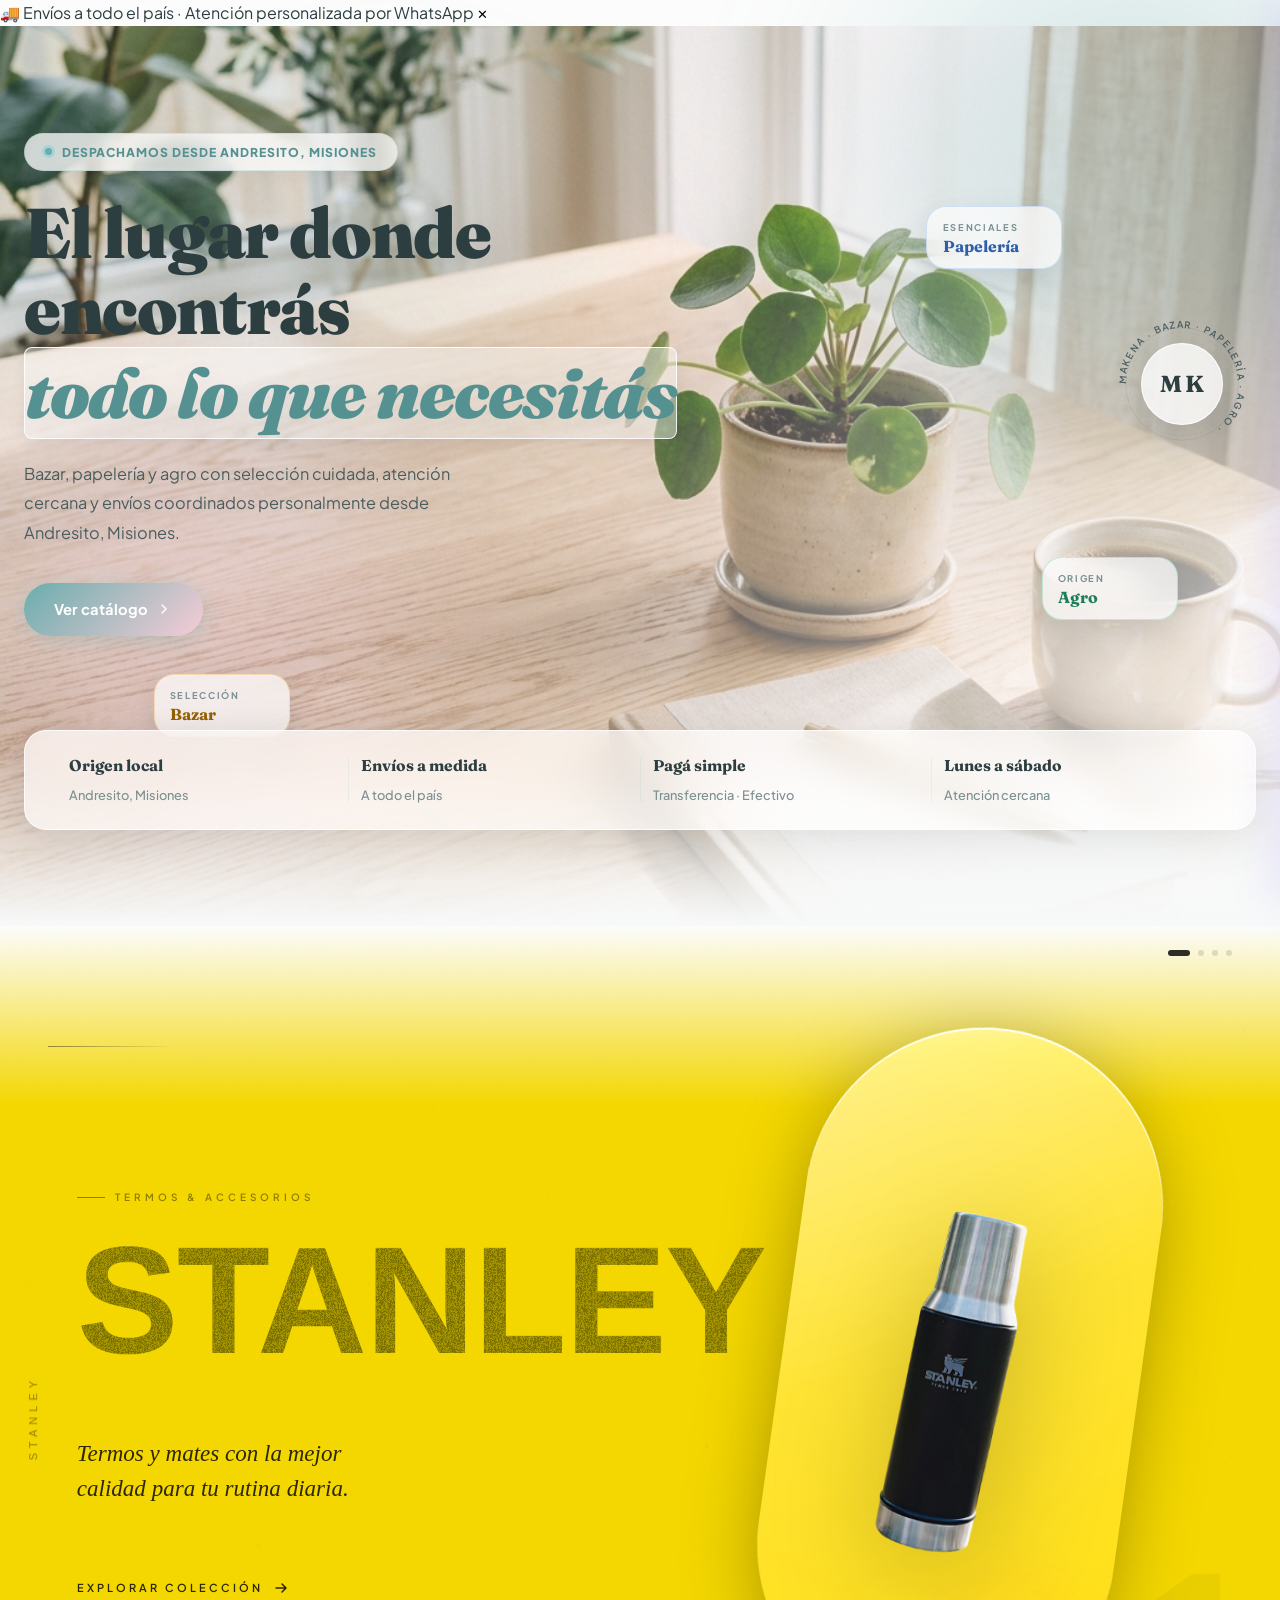
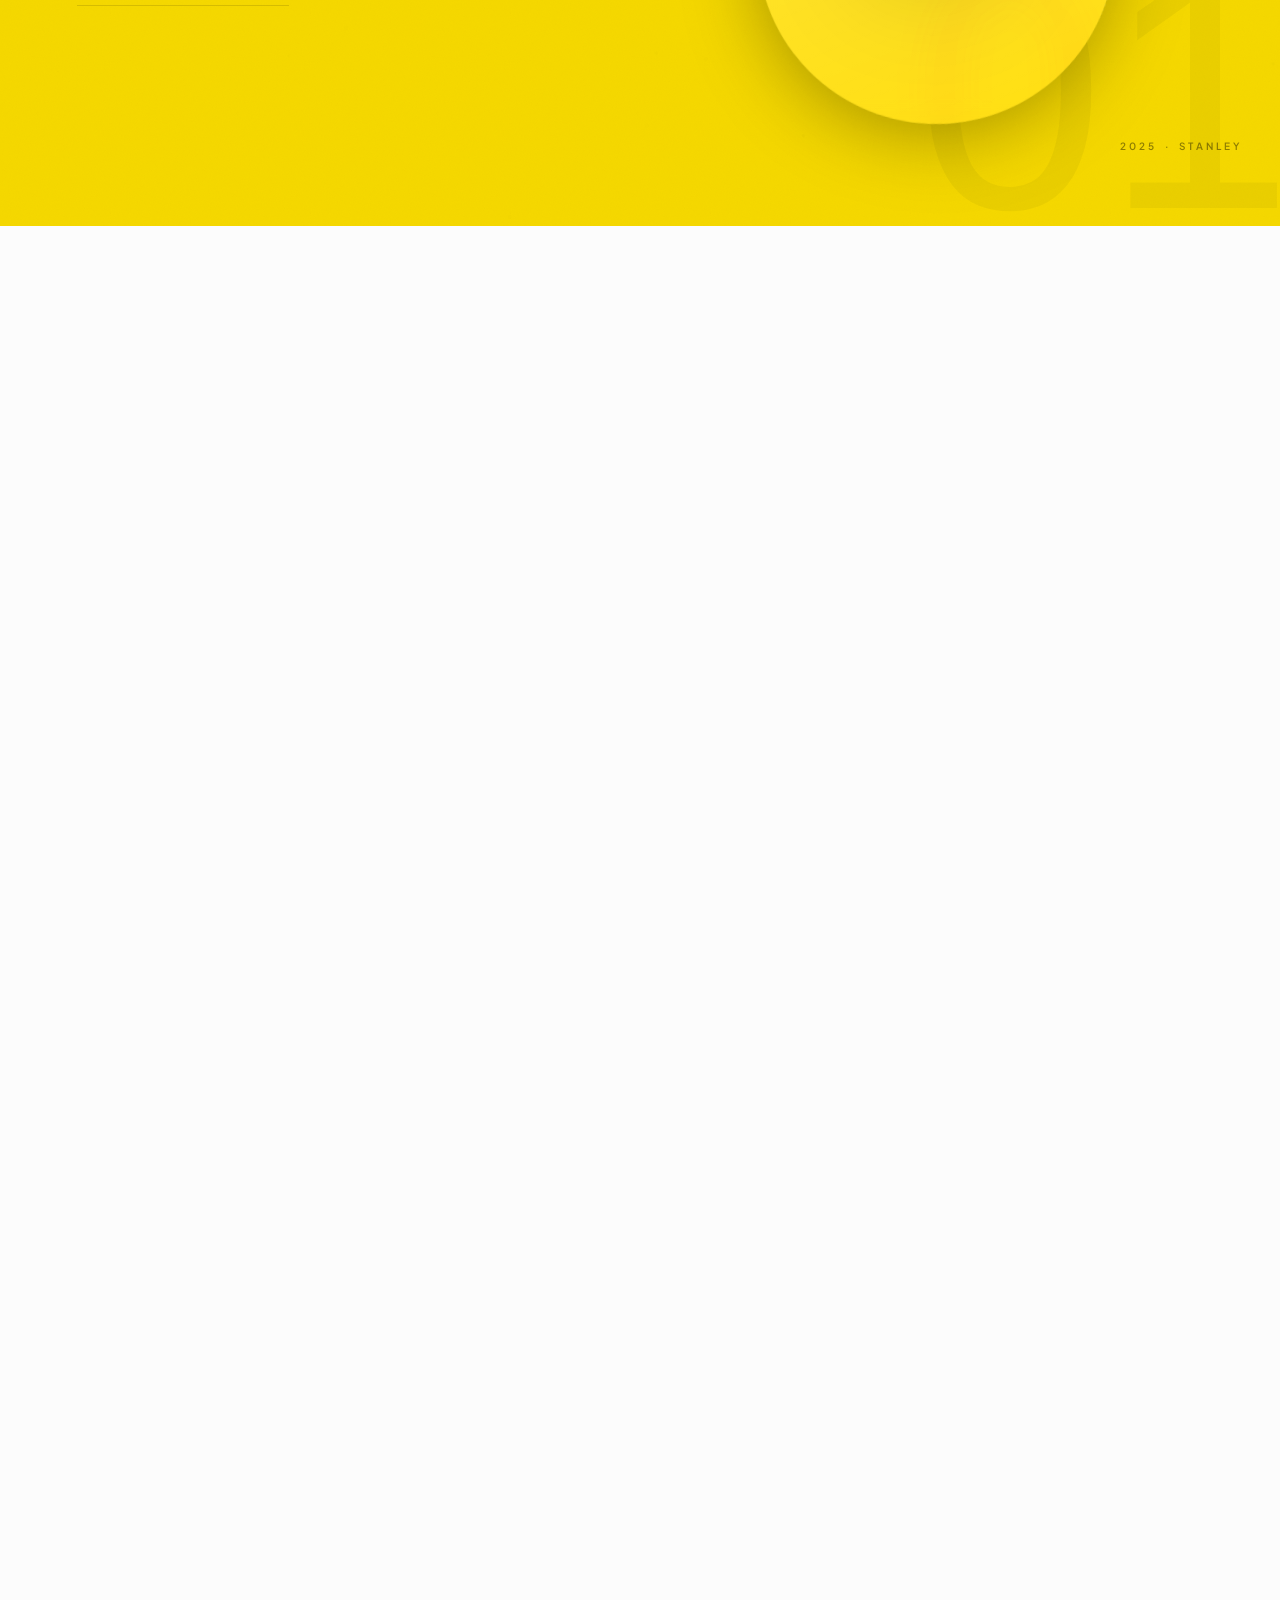
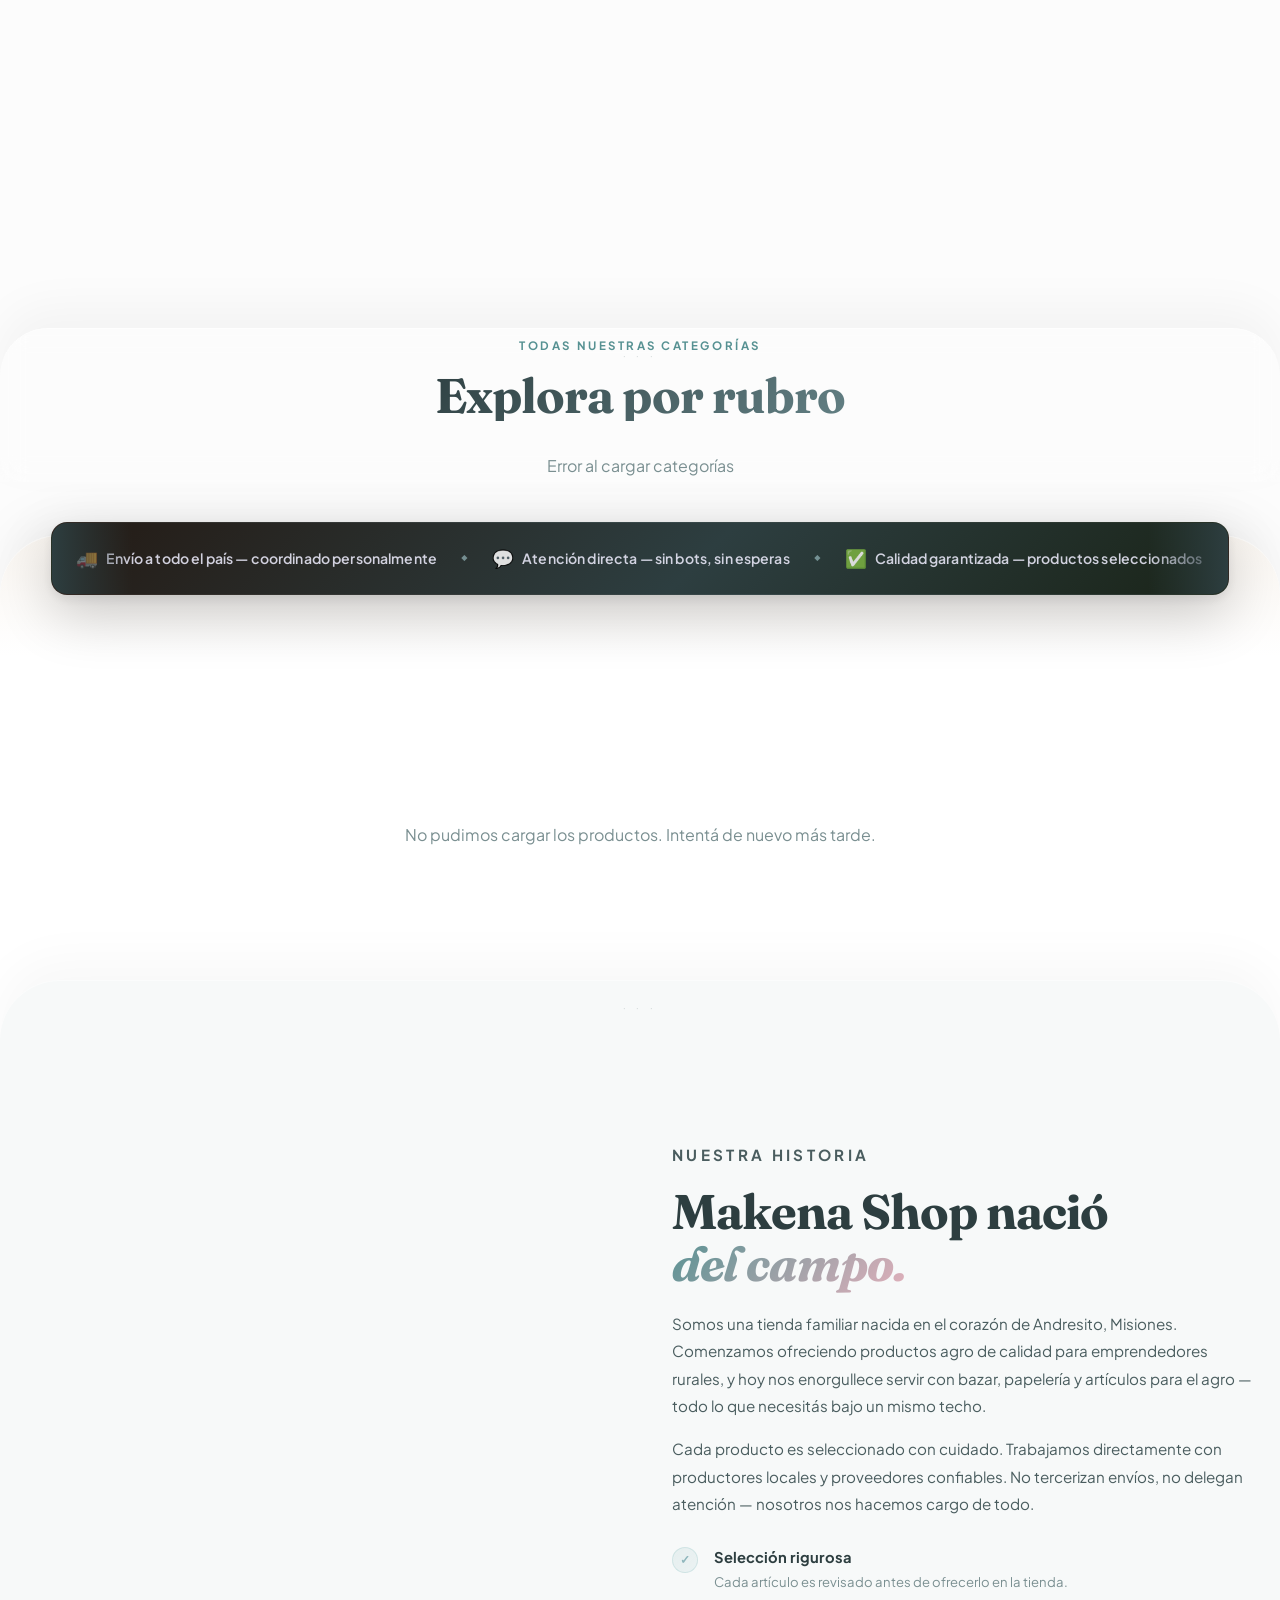
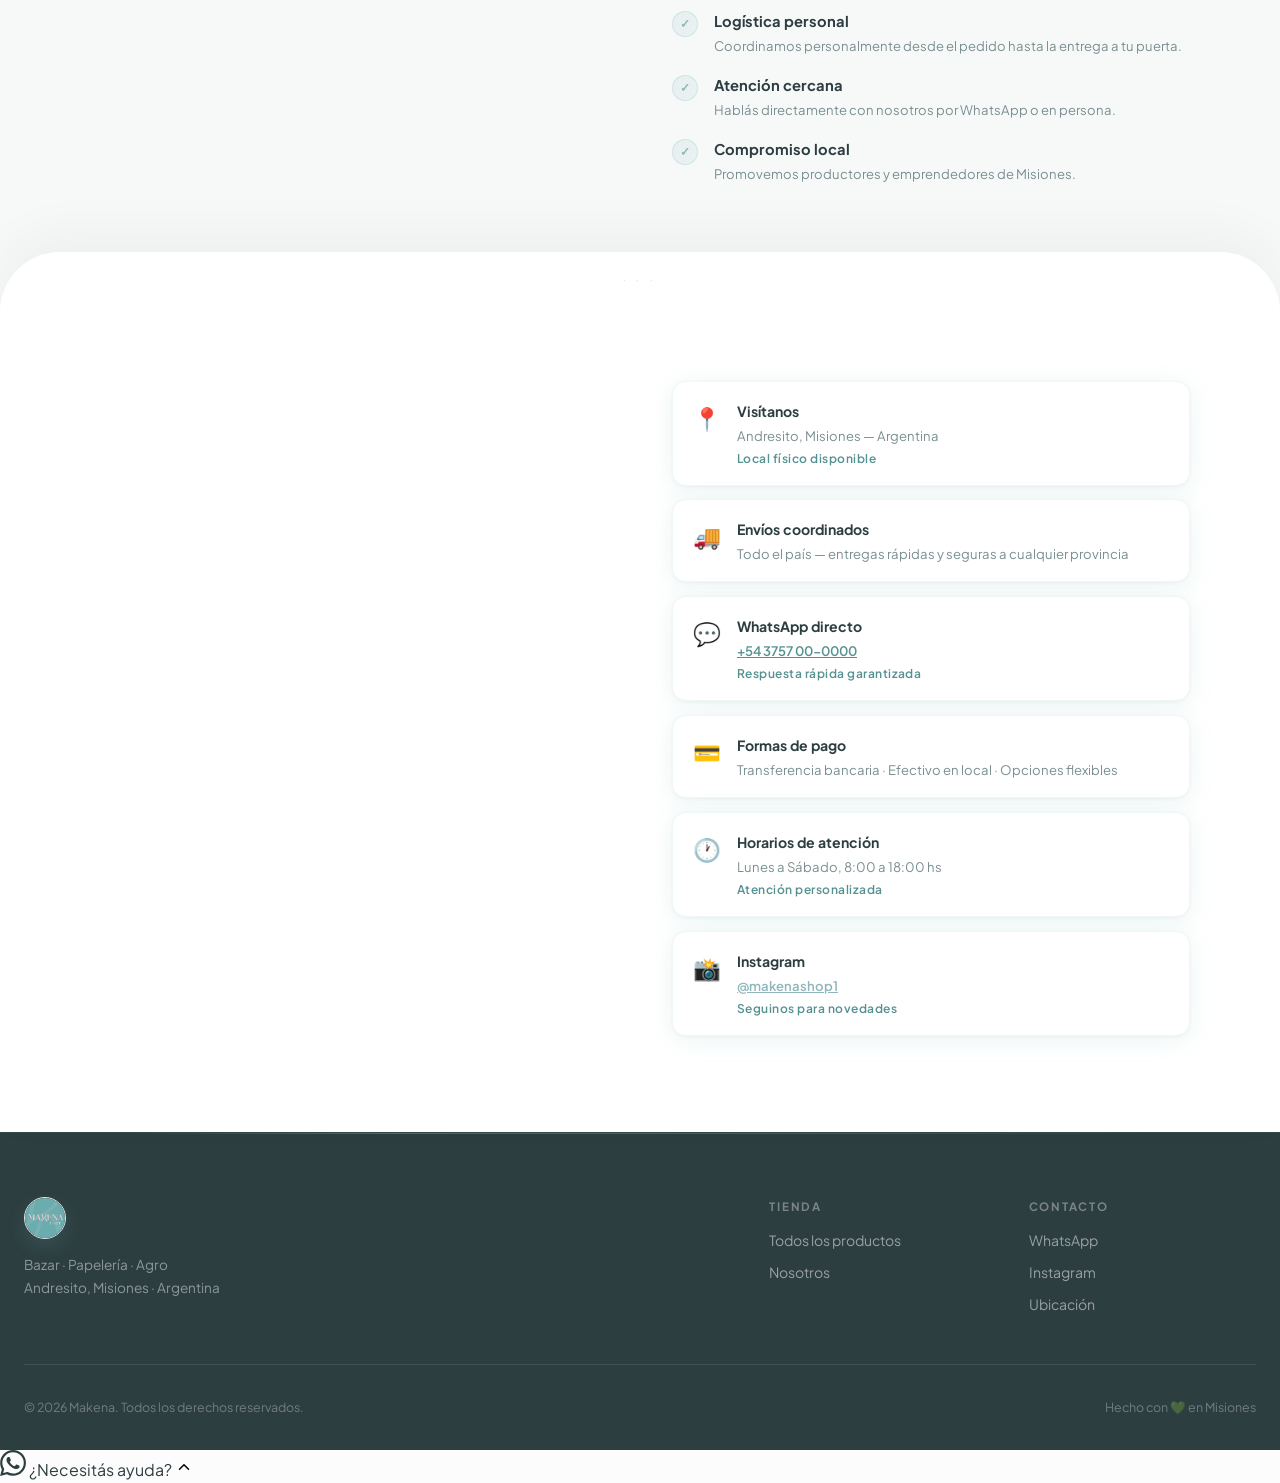
==== commit e1cf77c4: "refactor(core): modularize codebase and implement ES modules Refactor the monolithic `app.js` into a" ====
--- a/index.html
+++ b/index.html
@@ -16,6 +16,7 @@
   <link href="https://fonts.googleapis.com/css2?family=Fraunces:ital,wght@0,300;0,700;0,900;1,300;1,700&family=Plus+Jakarta+Sans:wght@400;500;600;700&display=swap" rel="stylesheet">
   <link rel="stylesheet" href="style.css">
   <link rel="stylesheet" href="anima-styles.css">
+  <link rel="stylesheet" href="styles/storefront-enhancements.css">
   
   <!-- Datos Estructurados para Google -->
   <script type="application/ld+json">
@@ -334,7 +335,7 @@
 
       <p class="empty-msg" id="emptyState" hidden>
         Sin resultados.
-        <button onclick="applyFilter('all');searchInput.value=''" class="link-btn">Ver todos</button>
+        <button type="button" class="link-btn" data-reset-catalog>Ver todos</button>
       </p>
 
       <div class="load-more-wrap" id="loadMoreRow" hidden>
@@ -583,6 +584,6 @@
 
   <script src="https://unpkg.com/lenis@1.1.13/dist/lenis.min.js"></script>
   <script src="anima-logic.js" defer></script>
-  <script src="app.js" defer></script>
+  <script type="module" src="js/main.js"></script>
 </body>
 </html>
--- a/style.css
+++ b/style.css
@@ -768,95 +768,6 @@
   max-width: 320px;
 }
 
-.hfc {
-  display: flex;
-  align-items: center;
-  gap: 1rem;
-  padding: 1rem 1.25rem;
-  background: var(--surface);
-  border: 1px solid var(--border);
-  border-radius: var(--radius);
-  cursor: pointer;
-  transition: all var(--transition);
-  animation: slideInRight 1.2s cubic-bezier(0.16, 1, 0.3, 1) both !important;
-  box-shadow: var(--shadow);
-}
-
-.hfc:nth-child(1) {
-  animation-delay: 0.1s !important;
-}
-
-.hfc:nth-child(2) {
-  animation-delay: 0.2s !important;
-}
-
-.hfc:nth-child(3) {
-  animation-delay: 0.3s !important;
-}
-
-.hfc:hover {
-  border-color: var(--border-2);
-  background: var(--surface);
-  transform: translateX(-4px);
-  box-shadow: var(--shadow-lg);
-}
-
-@keyframes slideInRight {
-  from {
-    opacity: 0;
-    transform: translateX(60px);
-  }
-
-  to {
-    opacity: 1;
-    transform: translateX(0);
-  }
-}
-
-.hfc-agro {
-  border-left: 3px solid var(--agro);
-}
-
-.hfc-bazar {
-  border-left: 3px solid var(--bazar);
-}
-
-.hfc-papel {
-  border-left: 3px solid var(--papel);
-}
-
-.hfc-icon {
-  font-size: 1.6rem;
-  flex-shrink: 0;
-}
-
-.hfc-info {
-  flex: 1;
-}
-
-.hfc-info strong {
-  display: block;
-  font-weight: 700;
-  font-size: 0.92rem;
-  color: var(--ink);
-}
-
-.hfc-info span {
-  font-size: 0.78rem;
-  color: var(--ink-3);
-}
-
-.hfc-arrow {
-  color: var(--ink-3);
-  font-size: 1rem;
-  transition: transform var(--transition);
-}
-
-.hfc:hover .hfc-arrow {
-  transform: translateX(3px);
-  color: var(--lila-2);
-}
-
 .hero-ring-wrap {
   position: relative;
   width: 148px;
@@ -1103,44 +1014,6 @@
   line-height: 1.6;
 }
 
-.btn-cat-link {
-  display: inline-flex;
-  align-items: center;
-  gap: 0.5rem;
-  color: rgba(255, 255, 255, 0.75);
-  font-weight: 700;
-  font-size: 0.88rem;
-  background: none;
-  border: none;
-  cursor: pointer;
-  padding: 0;
-  transition: all var(--transition);
-}
-
-.btn-cat-link span {
-  transition: transform var(--transition);
-}
-
-.btn-cat-link:hover {
-  color: white;
-}
-
-.btn-cat-link:hover span {
-  transform: translateX(4px);
-}
-
-.cat-agro .btn-cat-link:hover {
-  color: var(--agro);
-}
-
-.cat-bazar .btn-cat-link:hover {
-  color: var(--bazar);
-}
-
-.cat-papel .btn-cat-link:hover {
-  color: var(--papel);
-}
-
 /* ── CATEGORÍAS DINÁMICAS (API) ───────────────────────────── */
 .categories-dynamic-section {
   padding: 0.4rem 0.5rem 0.2rem;
@@ -1448,40 +1321,6 @@
 
 .products-head-left h2 {
   margin: 0;
-}
-
-.filter-chips {
-  display: flex;
-  gap: 0.5rem;
-  flex-wrap: wrap;
-}
-
-.chip {
-  padding: 0.6rem 1.2rem;
-  border-radius: var(--radius-full);
-  font-size: 0.85rem;
-  font-weight: 600;
-  cursor: pointer;
-  background: var(--surface);
-  color: var(--ink-3);
-  border: 1.5px solid var(--border);
-  animation: fadeUp 1.2s cubic-bezier(0.16, 1, 0.3, 1) both !important;
-}
-  transition: all var(--transition);
-  box-shadow: 0 1px 4px rgba(124, 106, 247, 0.06);
-}
-
-.chip:hover {
-  border-color: var(--lila);
-  color: var(--lila-2);
-  background: var(--lila-bg);
-}
-
-.chip.active {
-  background: linear-gradient(135deg, var(--lila-2), var(--celeste-2));
-  color: white;
-  border-color: transparent;
-  box-shadow: 0 4px 14px rgba(124, 58, 237, 0.28);
 }
 
 .products-grid {
@@ -2841,8 +2680,7 @@
     gap: 0.75rem;
   }
 
-  .hero-float-cards,
-  .hfc {
+  .hero-float-cards {
     width: 100%;
     max-width: 100%;
   }
@@ -3512,17 +3350,6 @@
 }
 
 /* ── CHIP TRANSITIONS ────────────────────────────────────── */
-.chip {
-  transition:
-    background 0.2s ease,
-    border-color 0.2s ease,
-    color 0.2s ease,
-    transform 0.2s cubic-bezier(0.34, 1.56, 0.64, 1),
-    box-shadow 0.2s ease;
-}
-.chip:hover { transform: translateY(-1px); }
-.chip.active { transform: translateY(-1px) scale(1.04); }
-
 /* ── CATEGORY CARDS: más premium ────────────────────────── */
 .cat-card {
   transition:
--- a/anima-styles.css
+++ b/anima-styles.css
@@ -26,6 +26,7 @@
   top: 0;
   width: 100%;
   height: 100vh;
+  height: 100svh; /* Soporte para barra de direcciones en Android */
   overflow: hidden;
   display: grid;
   grid-template-columns: 1fr 1fr;
@@ -324,24 +325,49 @@
   transition: opacity 0.3s ease, transform 0.4s var(--anima-ease-out);
 }
 
-/* RESPONSIVE */
+/* RESPONSIVE / MOBILE (Android & iOS) */
 @media (max-width: 860px) {
   #anima-section {
     grid-template-columns: 1fr;
-    grid-template-rows: 1fr auto;
+    grid-template-rows: 1fr;
   }
   .col-text {
-    padding: 100px 24px 0;
-    justify-content: flex-start;
+    padding: 80px 24px 40px;
+    justify-content: center;
+    text-align: left;
+    width: 100%;
   }
   .col-product {
     position: absolute;
-    right: 0; top: 0; bottom: 0;
-    width: 42vw;
+    right: -10%; 
+    top: 50%;
+    transform: translateY(-50%);
+    width: 60vw;
     pointer-events: none;
-    opacity: 0.7;
-  }
-  .title-wrap { height: clamp(85px, 22vw, 160px); }
-  .scene-num-bg { font-size: clamp(100px,30vw,180px); }
-  .scene-label-anima, .nav-dots-anima { display: none; }
-}
+    opacity: 0.5; /* Más sutil en móvil */
+    z-index: 10;
+  }
+  .title-wrap { 
+    height: auto; 
+    min-height: 80px; 
+    margin-bottom: 16px;
+  }
+  .hero-title-anima .t-reveal {
+    font-size: clamp(48px, 15vw, 80px) !important;
+  }
+  .sub-wrap {
+    height: auto;
+    margin-bottom: 24px;
+  }
+  .hero-subtitle-anima {
+    font-size: 1.1rem;
+    position: relative; /* Evitar superposición en móvil */
+  }
+  .scene-num-bg { 
+    font-size: 140px; 
+    bottom: 20px; 
+    right: 10px;
+    opacity: 0.02 !important;
+  }
+  .scene-label-anima, .nav-dots-anima, #anima-section::before { display: none; }
+}
--- a/styles/storefront-enhancements.css
+++ b/styles/storefront-enhancements.css
@@ -0,0 +1,52 @@
+.ci-variant {
+  margin-top: 0.2rem;
+  color: var(--ink-3);
+  font-size: 0.78rem;
+}
+
+.variant-btn {
+  display: inline-flex;
+  flex-direction: column;
+  align-items: flex-start;
+  gap: 0.15rem;
+  padding: 0.75rem 0.95rem;
+  border-radius: var(--radius-sm);
+  border: 1px solid var(--border-2);
+  background: var(--surface);
+  color: var(--ink);
+  text-align: left;
+  transition: transform var(--transition), border-color var(--transition), box-shadow var(--transition), background var(--transition);
+}
+
+.variant-btn small {
+  color: var(--ink-3);
+  font-size: 0.72rem;
+}
+
+.variant-btn:hover:not(:disabled) {
+  transform: translateY(-1px);
+  border-color: var(--celeste-2);
+  box-shadow: var(--shadow);
+}
+
+.variant-btn.active {
+  border-color: transparent;
+  background: linear-gradient(135deg, var(--celeste), var(--rosa));
+  color: white;
+  box-shadow: 0 10px 26px rgba(107, 173, 174, 0.22);
+}
+
+.variant-btn.active small {
+  color: rgba(255, 255, 255, 0.8);
+}
+
+.variant-btn:disabled {
+  opacity: 0.55;
+  cursor: not-allowed;
+}
+
+.pm-rel-card {
+  background: none;
+  border: none;
+  text-align: left;
+}
